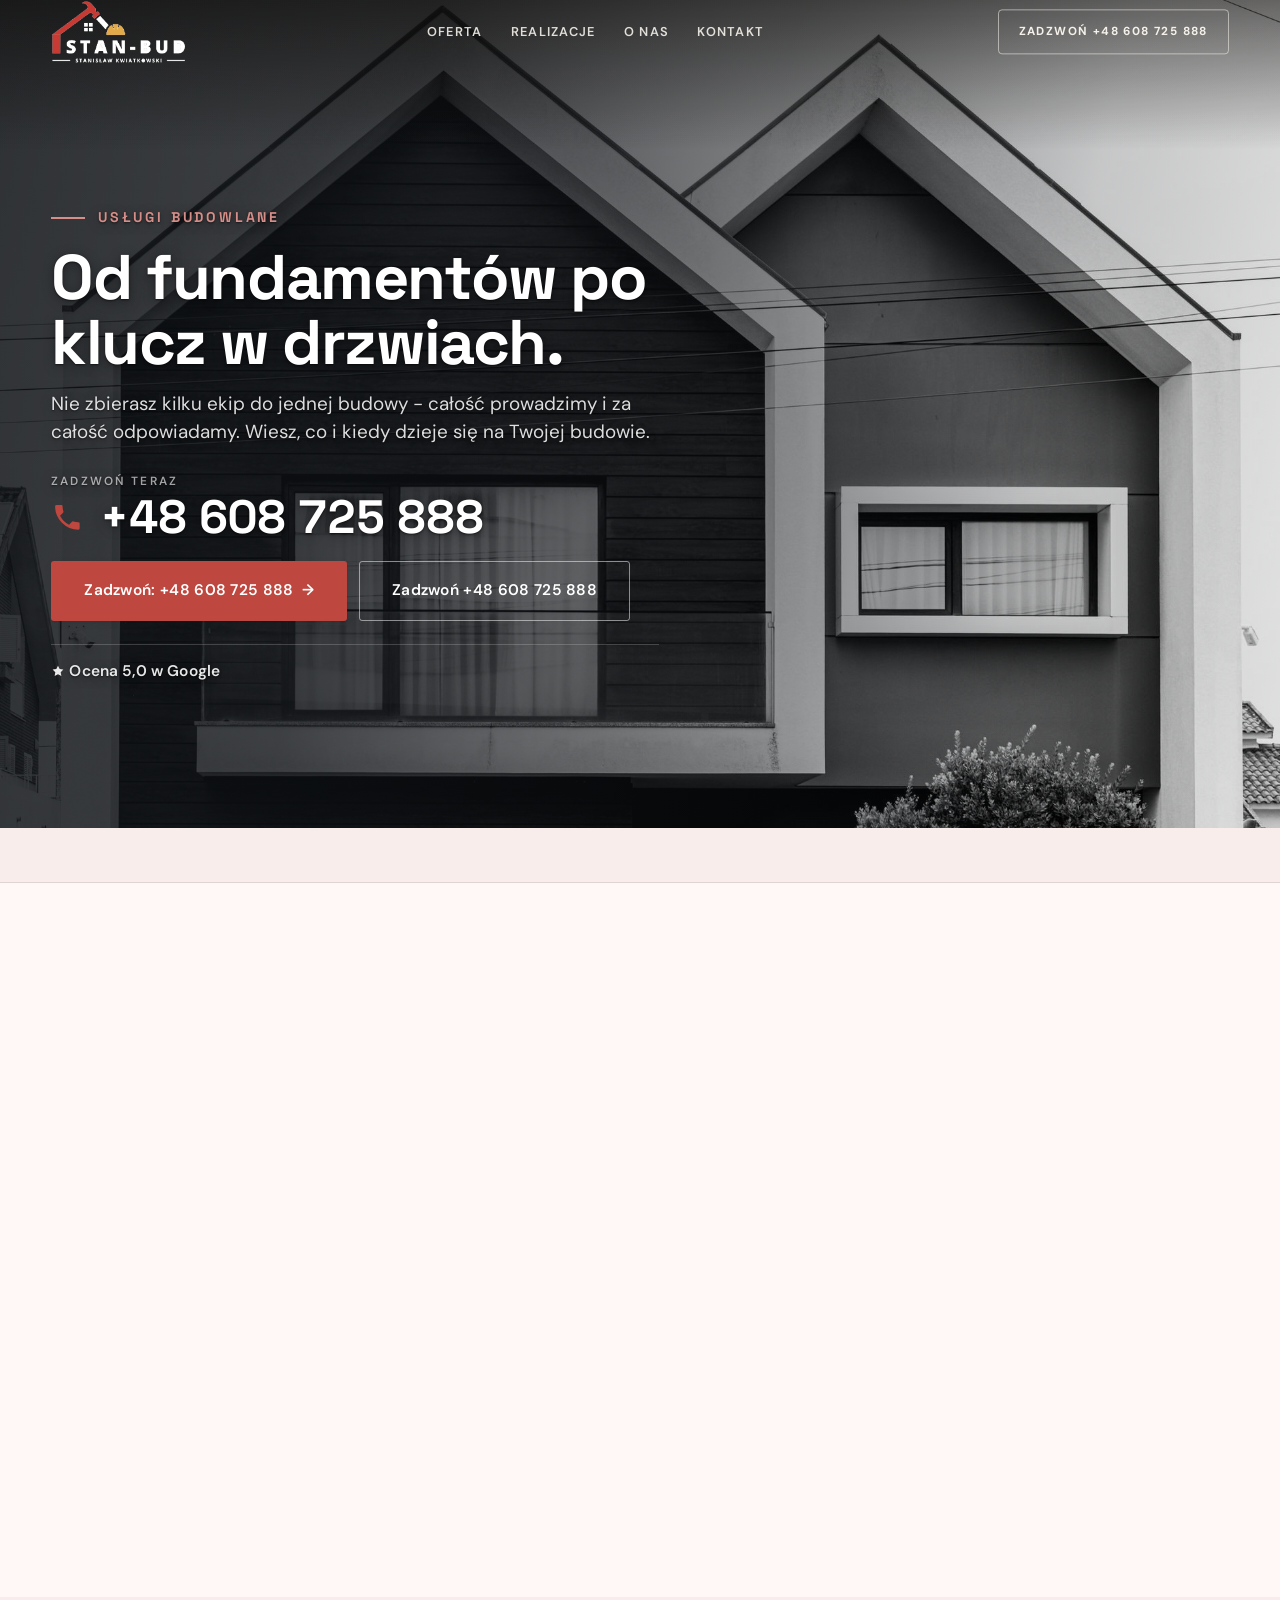
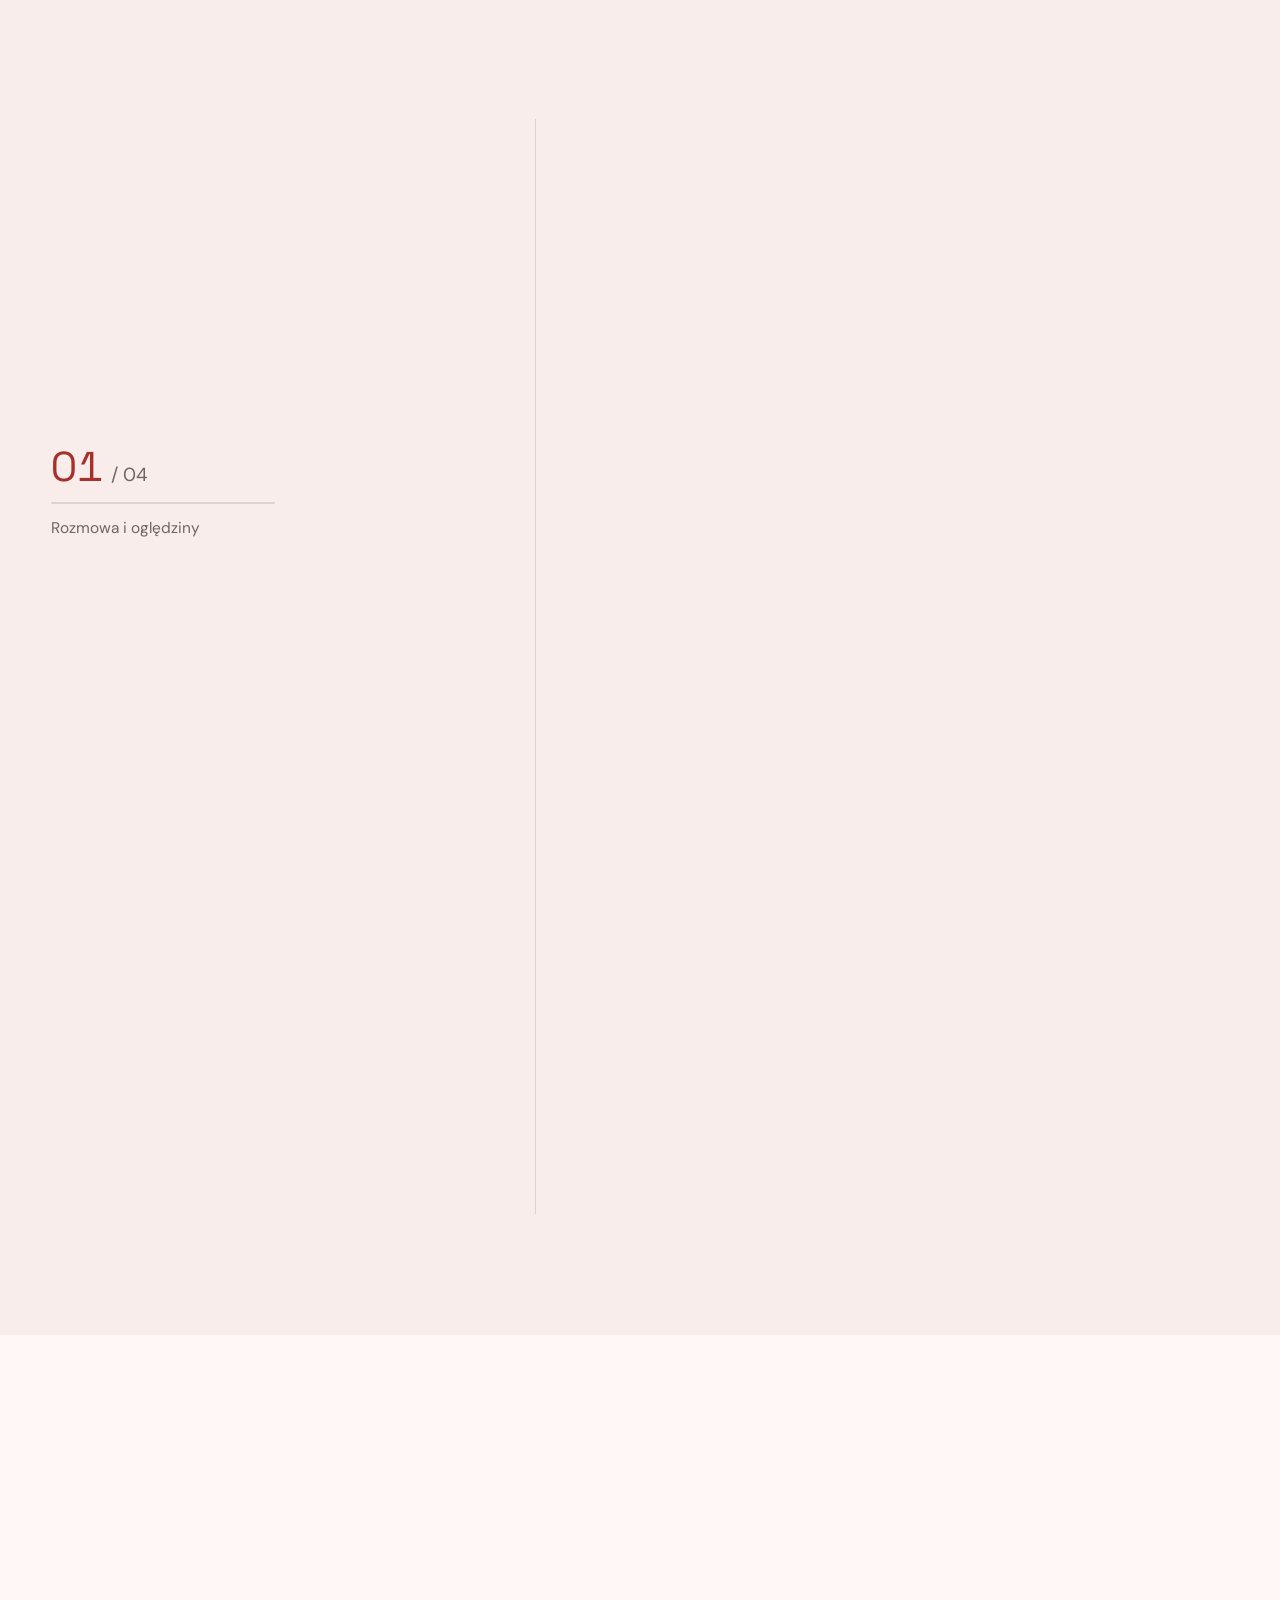
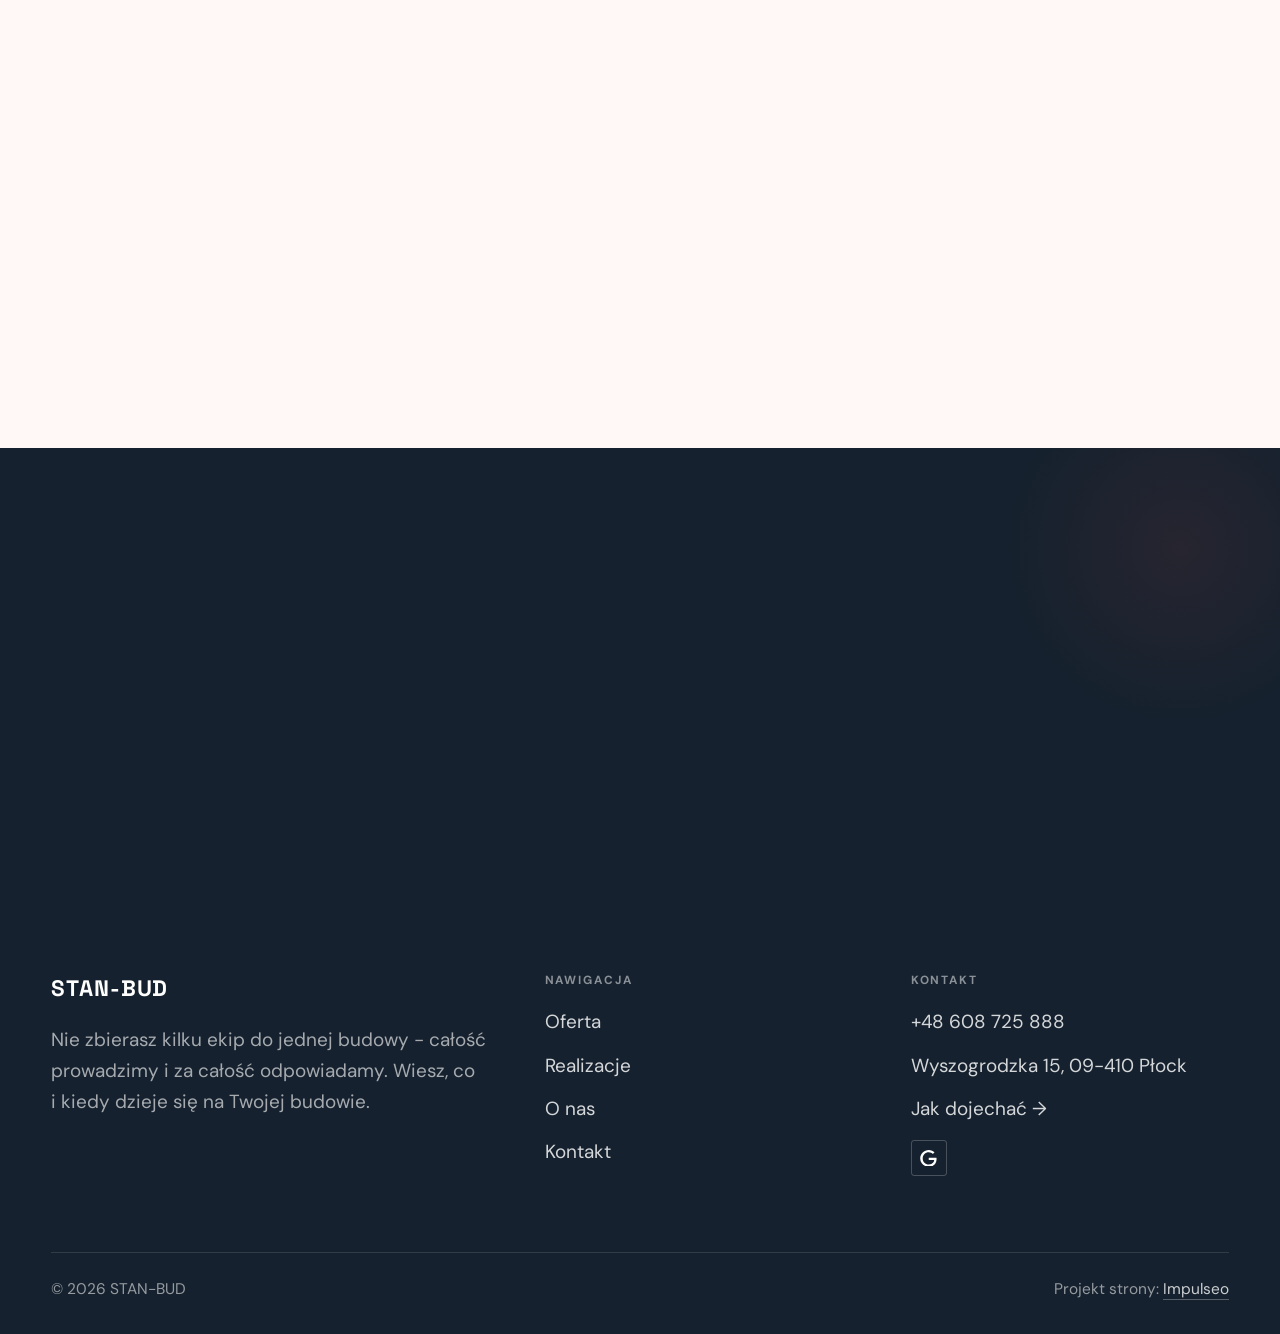
==== index.html @ 0bb6a694 "Strona demo: stan-bud" ====
<!DOCTYPE html>
<html lang="pl">
<head>
<meta charset="UTF-8">
<meta name="viewport" content="width=device-width, initial-scale=1.0">
<title>STAN-BUD - usługi budowlane</title>
<meta name="description" content="Firma budowlana w Płocku: budowa domów, stany surowe, remonty, wykończenia, elewacje. Kosztorys i termin na piśmie przed robotą. Zadzwoń: +48 608 725 888.">
<link rel="canonical" href="https://kris20032.github.io/stan-bud/">
<meta name="robots" content="noindex, nofollow">
<meta property="og:type" content="website">
<meta property="og:locale" content="pl_PL">
<meta property="og:site_name" content="STAN-BUD">
<meta property="og:title" content="STAN-BUD - usługi budowlane">
<meta property="og:description" content="Firma budowlana w Płocku: budowa domów, stany surowe, remonty, wykończenia, elewacje. Kosztorys i termin na piśmie przed robotą. Zadzwoń: +48 608 725 888.">
<meta property="og:url" content="https://kris20032.github.io/stan-bud/">
<meta property="og:image" content="https://kris20032.github.io/stan-bud/img/og.jpg">
<meta property="og:image:width" content="1200">
<meta property="og:image:height" content="630">
<meta name="twitter:card" content="summary_large_image">
<script type="application/ld+json">{"@context": "https://schema.org", "@type": "GeneralContractor", "name": "STAN-BUD", "url": "https://kris20032.github.io/stan-bud/", "telephone": "+48608725888", "image": "https://kris20032.github.io/stan-bud/img/og.jpg", "areaServed": "Płock", "sameAs": ["https://www.google.com/maps?cid=14558033095846120858"]}</script>
<link rel="preconnect" href="https://fonts.googleapis.com">
<link rel="preconnect" href="https://fonts.gstatic.com" crossorigin>
<link href="https://fonts.googleapis.com/css2?family=Space+Grotesk:wght@500;600;700&family=DM+Sans:opsz,wght@9..40,400;9..40,500;9..40,600&display=swap" rel="stylesheet">
<link rel="stylesheet" href="assets/styles.css?v=3029ddd0">
</head>
<body>

<header class="nav">
  <div class="wrap nav-inner">
    <a class="brand brand-has-logo" href="index.html"><img class="brand-logo brand-logo-dark" src="img/logo.png" alt="STAN-BUD" width="866" height="410" decoding="async"><img class="brand-logo brand-logo-light" src="img/logo-light.png" alt="STAN-BUD" width="866" height="410" decoding="async"></a>
    <nav class="nav-links">
      <a href="oferta.html">Oferta</a>
      <a href="realizacje.html">Realizacje</a>
      <a href="o-nas.html">O nas</a>
      <a href="kontakt.html">Kontakt</a>
      <a href="tel:+48608725888" class="btn btn-accent">Zadzwoń +48 608 725 888</a>
    </nav>
    <button class="nav-toggle" aria-label="Menu"><span></span><span></span><span></span></button>
  </div>
</header>

<main>
<section class="hero-fach">
  <img class="hf-photo" src="img/hero.jpg" fetchpriority="high" data-rotate="img/g14.jpg|img/g13.jpg" alt="STAN-BUD" width="1880" height="1253">
  <div class="hf-panel">
    <div class="hf-inner">
      <span class="hf-kicker">Usługi budowlane</span>
      <h1 class="hf-title">Od fundamentów po klucz w drzwiach. <em></em></h1>
      <p class="hf-lead">Nie zbierasz kilku ekip do jednej budowy - całość prowadzimy i za całość odpowiadamy. Wiesz, co i kiedy dzieje się na Twojej budowie.</p>
      <a class="hf-phone" href="tel:+48608725888"><span class="hf-phone-lab">Zadzwoń teraz</span><span class="hf-phone-num"><svg class="ico-tel" width="16" height="16" viewBox="0 0 24 24" fill="none" aria-hidden="true"><path d="M6.6 10.8a15.5 15.5 0 0 0 6.6 6.6l2.2-2.2a1 1 0 0 1 1-.24 11.4 11.4 0 0 0 3.6.58 1 1 0 0 1 1 1V20a1 1 0 0 1-1 1A17 17 0 0 1 3 4a1 1 0 0 1 1-1h3.5a1 1 0 0 1 1 1c0 1.25.2 2.46.58 3.6a1 1 0 0 1-.25 1l-2.23 2.2Z" fill="currentColor"/></svg> +48 608 725 888</span></a>
      <div class="hf-actions">
        <a href="kontakt.html" class="btn btn-accent">Zadzwoń: +48 608 725 888 <span class="arr">→</span></a>
        <a href="tel:+48608725888" class="btn btn-ghost hf-ghost">Zadzwoń +48 608 725 888</a>
      </div>
      <div class="hf-trust"><svg class="ico-star" width="14" height="14" viewBox="0 0 24 24" style="vertical-align:-2px" aria-hidden="true"><path d="M12 2.8l2.85 5.8 6.4.93-4.63 4.5 1.1 6.37L12 17.4l-5.72 3 1.1-6.37-4.63-4.5 6.4-.93L12 2.8Z" fill="currentColor"/></svg> Ocena 5,0 w Google</div>
    </div>
  </div>
</section>
<section class="fach-promise">
  <div class="wrap">
    <ul class="fp-row reveal"><li>Bezpłatna wycena</li><li>Dojazd: Płock i okolice</li><li>Gwarancja na robociznę</li></ul>
  </div>
</section>
<section class="gateways-band">
  <div class="wrap">
    <div class="gateways">
      <a href="oferta.html" class="gateway reveal"><img src="img/g1.jpg" alt="Budowa domów" loading="lazy" width="1600" height="1066" decoding="async"><span class="g-ttl">Budowa domów</span></a>
      <a href="oferta.html" class="gateway reveal"><img src="img/g2.jpg" alt="Stany surowe" loading="lazy" width="1600" height="1068" decoding="async"><span class="g-ttl">Stany surowe</span></a>
      <a href="oferta.html" class="gateway reveal"><img src="img/g3.jpg" alt="Remonty i modernizacje" loading="lazy" width="1600" height="1066" decoding="async"><span class="g-ttl">Remonty i modernizacje</span></a>
    </div>
  </div>
</section>
<section class="proces proces-os fachowcy">
  <div class="wrap proc-grid">
    <div class="proc-side">
      <div class="head reveal">
        <span class="eyebrow">Jak pracujemy</span>
        <h2>Wiesz, na czym stoisz - na każdym etapie</h2>
        <p>Od pierwszego telefonu do odbioru roboty - krok po kroku.</p>
      </div>
      <div class="proc-count" aria-hidden="true"><span class="pc-cur">01</span><span class="pc-all">/ 04</span></div>
      <div class="proc-bar" aria-hidden="true"><i></i></div>
      <p class="proc-now" aria-hidden="true">Rozmowa i oględziny</p>
    </div>
    <ol class="proces-line">
      <li class="reveal"><span class="pno">01</span><h3>Rozmowa i oględziny</h3><p>Telefon i krótka rozmowa o zakresie. Na oględziny przyjedziemy z miarką i notesem, nie z gotową umową do podpisu.</p></li>
      <li class="reveal"><span class="pno">02</span><h3>Kosztorys i umowa</h3><p>Cena i harmonogram idą do umowy, z datą startu i datą odbioru. Bez podpisanej umowy nie ruszamy.</p></li>
      <li class="reveal"><span class="pno">03</span><h3>Budowa etapami</h3><p>Robota idzie etapami z odbiorami - każdy zamykamy razem, zanim zaczniemy następny. Płacisz za to, co już stoi.</p></li>
      <li class="reveal"><span class="pno">04</span><h3>Odbiór i gwarancja</h3><p>Przechodzimy robotę razem, punkt po punkcie. Usterki z przeglądu poprawiamy przed rozliczeniem końcowym, nie po nim.</p></li>
    </ol>
  </div>
</section>
<section>
  <div class="wrap">
    <div class="head reveal">
      <span class="eyebrow">Realizacje</span>
      <h2>Zdjęcia z placu</h2>
      <p>Od wykopu po wykończenie. Ważne są też etapy, których po skończonej budowie nie widać - to one trzymają całość.</p>
    </div>
    <div class="gallery">
      <div class="tile t-two3 reveal"><img src="img/g4.jpg" alt="STAN-BUD" loading="lazy" width="1600" height="1066" decoding="async"></div>
      <div class="tile t-third reveal"><img src="img/g5.jpg" alt="STAN-BUD" loading="lazy" width="1600" height="1068" decoding="async"></div>
      <div class="tile t-third reveal"><img src="img/g6.jpg" alt="STAN-BUD" loading="lazy" width="1600" height="1066" decoding="async"></div>
      <div class="tile t-third reveal"><img src="img/g7.jpg" alt="STAN-BUD" loading="lazy" width="1600" height="1066" decoding="async"></div>
      <div class="tile t-third reveal"><img src="img/g8.jpg" alt="STAN-BUD" loading="lazy" width="1600" height="1066" decoding="async"></div>
    </div>
    <div style="margin-top:var(--space-7)" class="reveal"><a href="realizacje.html" class="btn btn-accent">Pełna galeria <span class="arr">→</span></a></div>
  </div>
</section>
<section class="fach-uslugi">
  <div class="wrap">
    <div class="head reveal">
      <span class="eyebrow">Oferta</span>
      <h2>Co robimy</h2>
      <p>Czym zajmujemy się na co dzień. Każdą pozycję wyceniamy po oględzinach.</p>
    </div>
    <ul class="fu-list">
      <li class="fu-row reveal"><div class="fu-name">Budowa domów</div><div class="fu-desc">Prowadzimy budowę od wykopu po stan deweloperski albo pod klucz. Pilnujemy zgodności z projektem, zamawiamy materiały z wyprzedzeniem i układamy harmonogram tak, żeby żadna ekipa nie czekała na poprzednią.</div><a class="fu-cta" href="kontakt.html">Wycena <span class="arr">→</span></a></li>
      <li class="fu-row reveal"><div class="fu-name">Stany surowe</div><div class="fu-desc">Murujemy z pustaka ceramicznego, silikatu albo betonu komórkowego - z tego, co przewiduje projekt, nie z tego, co akurat taniej.</div><a class="fu-cta" href="kontakt.html">Wycena <span class="arr">→</span></a></li>
      <li class="fu-row reveal"><div class="fu-name">Remonty i modernizacje</div><div class="fu-desc">Remont w mieszkaniu, w którym mieszkasz, to inna robota niż pusty plac.</div><a class="fu-cta" href="kontakt.html">Wycena <span class="arr">→</span></a></li>
      <li class="fu-row reveal"><div class="fu-name">Konstrukcje i pokrycia dachowe</div><div class="fu-desc">Więźba, łaty, pokrycie z dachówki albo blachy, obróbki i rynny - jedna ekipa od krokwi po kalenicę.</div><a class="fu-cta" href="kontakt.html">Wycena <span class="arr">→</span></a></li>
      <li class="fu-row reveal"><div class="fu-name">Instalacje elektryczne i hydrauliczne</div><div class="fu-desc">Prąd, woda, kanalizacja i ogrzewanie w nowym domu albo wymiana starych instalacji przy remoncie.</div><a class="fu-cta" href="kontakt.html">Wycena <span class="arr">→</span></a></li>
      <li class="fu-row reveal"><div class="fu-name">Prace murarskie i tynkarskie</div><div class="fu-desc">Ściany działowe, kominy, murowane ogrodzenia, tynki maszynowe i tradycyjne.</div><a class="fu-cta" href="kontakt.html">Wycena <span class="arr">→</span></a></li>
    </ul>
    <div style="margin-top:var(--space-7)" class="reveal"><a href="oferta.html" class="btn btn-ghost">Pełna oferta <span class="arr">→</span></a></div>
  </div>
</section>
<section class="stopklatka" aria-hidden="true">
  <div class="stk-bg" style="background-image:url(img/g9.jpg)"></div>
</section>
<section class="opinie">
  <div class="wrap">
    <div class="head center reveal">
      <span class="eyebrow">Opinie</span>
      <h2>Co mówią klienci</h2>
    </div>
    <p class="op-meta reveal"><span class="g-badge"><svg class="gb-ico" viewBox="0 0 24 24" width="18" height="18" aria-hidden="true"><path fill="#4285F4" d="M22.56 12.25c0-.78-.07-1.53-.2-2.25H12v4.26h5.92c-.26 1.37-1.04 2.53-2.21 3.31v2.77h3.57c2.08-1.92 3.28-4.74 3.28-8.09z"/><path fill="#34A853" d="M12 23c2.97 0 5.46-.98 7.28-2.66l-3.57-2.77c-.98.66-2.23 1.06-3.71 1.06-2.86 0-5.29-1.93-6.16-4.53H2.18v2.84C3.99 20.53 7.7 23 12 23z"/><path fill="#FBBC05" d="M5.84 14.09c-.22-.66-.35-1.36-.35-2.09s.13-1.43.35-2.09V7.07H2.18C1.43 8.55 1 10.22 1 12s.43 3.45 1.18 4.93l2.85-2.22.81-.62z"/><path fill="#EA4335" d="M12 5.38c1.62 0 3.06.56 4.21 1.64l3.15-3.15C17.45 2.09 14.97 1 12 1 7.7 1 3.99 3.47 2.18 7.07l3.66 2.84c.87-2.6 3.3-4.53 6.16-4.53z"/></svg><b class="gb-ocena">5,0</b><svg class="gb-stars" viewBox="0 0 90 18" width="74" height="14.8" aria-hidden="true"><g fill="currentColor" opacity=".26"><path transform="translate(0,0)" d="M9 1.6l2.2 4.46 4.92.72-3.56 3.47.84 4.9L9 12.74l-4.4 2.31.84-4.9L1.88 6.68l4.92-.72L9 1.6Z"/><path transform="translate(18,0)" d="M9 1.6l2.2 4.46 4.92.72-3.56 3.47.84 4.9L9 12.74l-4.4 2.31.84-4.9L1.88 6.68l4.92-.72L9 1.6Z"/><path transform="translate(36,0)" d="M9 1.6l2.2 4.46 4.92.72-3.56 3.47.84 4.9L9 12.74l-4.4 2.31.84-4.9L1.88 6.68l4.92-.72L9 1.6Z"/><path transform="translate(54,0)" d="M9 1.6l2.2 4.46 4.92.72-3.56 3.47.84 4.9L9 12.74l-4.4 2.31.84-4.9L1.88 6.68l4.92-.72L9 1.6Z"/><path transform="translate(72,0)" d="M9 1.6l2.2 4.46 4.92.72-3.56 3.47.84 4.9L9 12.74l-4.4 2.31.84-4.9L1.88 6.68l4.92-.72L9 1.6Z"/></g><clipPath id="gs1000"><rect x="0" y="0" width="90.0" height="18"/></clipPath><g fill="#FBBC04" clip-path="url(#gs1000)"><path transform="translate(0,0)" d="M9 1.6l2.2 4.46 4.92.72-3.56 3.47.84 4.9L9 12.74l-4.4 2.31.84-4.9L1.88 6.68l4.92-.72L9 1.6Z"/><path transform="translate(18,0)" d="M9 1.6l2.2 4.46 4.92.72-3.56 3.47.84 4.9L9 12.74l-4.4 2.31.84-4.9L1.88 6.68l4.92-.72L9 1.6Z"/><path transform="translate(36,0)" d="M9 1.6l2.2 4.46 4.92.72-3.56 3.47.84 4.9L9 12.74l-4.4 2.31.84-4.9L1.88 6.68l4.92-.72L9 1.6Z"/><path transform="translate(54,0)" d="M9 1.6l2.2 4.46 4.92.72-3.56 3.47.84 4.9L9 12.74l-4.4 2.31.84-4.9L1.88 6.68l4.92-.72L9 1.6Z"/><path transform="translate(72,0)" d="M9 1.6l2.2 4.46 4.92.72-3.56 3.47.84 4.9L9 12.74l-4.4 2.31.84-4.9L1.88 6.68l4.92-.72L9 1.6Z"/></g></svg><span class="gb-txt">w Google</span></span></p>
    <p class="op-meta reveal"><a class="op-google" href="https://www.google.com/maps?cid=14558033095846120858" target="_blank" rel="noopener"><svg class="op-g-ico" viewBox="0 0 24 24" width="17" height="17" aria-hidden="true"><path fill="#4285F4" d="M22.56 12.25c0-.78-.07-1.53-.2-2.25H12v4.26h5.92c-.26 1.37-1.04 2.53-2.21 3.31v2.77h3.57c2.08-1.92 3.28-4.74 3.28-8.09z"/><path fill="#34A853" d="M12 23c2.97 0 5.46-.98 7.28-2.66l-3.57-2.77c-.98.66-2.23 1.06-3.71 1.06-2.86 0-5.29-1.93-6.16-4.53H2.18v2.84C3.99 20.53 7.7 23 12 23z"/><path fill="#FBBC05" d="M5.84 14.09c-.22-.66-.35-1.36-.35-2.09s.13-1.43.35-2.09V7.07H2.18C1.43 8.55 1 10.22 1 12s.43 3.45 1.18 4.93l2.85-2.22.81-.62z"/><path fill="#EA4335" d="M12 5.38c1.62 0 3.06.56 4.21 1.64l3.15-3.15C17.45 2.09 14.97 1 12 1 7.7 1 3.99 3.47 2.18 7.07l3.66 2.84c.87-2.6 3.3-4.53 6.16-4.53z"/></svg><span>Zobacz opinie w Google</span><span class="arr">→</span></a></p>
    <div class="opinie-grid">
      <figure class="op-card reveal"><span class="op-star"><svg class="ico-star" width="14" height="14" viewBox="0 0 24 24" style="vertical-align:-2px" aria-hidden="true"><path d="M12 2.8l2.85 5.8 6.4.93-4.63 4.5 1.1 6.37L12 17.4l-5.72 3 1.1-6.37-4.63-4.5 6.4-.93L12 2.8Z" fill="currentColor"/></svg><svg class="ico-star" width="14" height="14" viewBox="0 0 24 24" style="vertical-align:-2px" aria-hidden="true"><path d="M12 2.8l2.85 5.8 6.4.93-4.63 4.5 1.1 6.37L12 17.4l-5.72 3 1.1-6.37-4.63-4.5 6.4-.93L12 2.8Z" fill="currentColor"/></svg><svg class="ico-star" width="14" height="14" viewBox="0 0 24 24" style="vertical-align:-2px" aria-hidden="true"><path d="M12 2.8l2.85 5.8 6.4.93-4.63 4.5 1.1 6.37L12 17.4l-5.72 3 1.1-6.37-4.63-4.5 6.4-.93L12 2.8Z" fill="currentColor"/></svg><svg class="ico-star" width="14" height="14" viewBox="0 0 24 24" style="vertical-align:-2px" aria-hidden="true"><path d="M12 2.8l2.85 5.8 6.4.93-4.63 4.5 1.1 6.37L12 17.4l-5.72 3 1.1-6.37-4.63-4.5 6.4-.93L12 2.8Z" fill="currentColor"/></svg><svg class="ico-star" width="14" height="14" viewBox="0 0 24 24" style="vertical-align:-2px" aria-hidden="true"><path d="M12 2.8l2.85 5.8 6.4.93-4.63 4.5 1.1 6.37L12 17.4l-5.72 3 1.1-6.37-4.63-4.5 6.4-.93L12 2.8Z" fill="currentColor"/></svg></span><blockquote>Polecam z czystym sumieniem! Wszystko wykonane jest tak jak być powinno</blockquote><span class="op-autor">Nikola Woja</span></figure>
    </div>
  </div>
</section>
<section class="obszar">
  <div class="wrap">
    <div class="head center reveal">
      <span class="eyebrow">Obszar działania</span>
      <h2>Dojeżdżamy do Ciebie</h2>
    </div>
    <p class="obszar-txt reveal" style="text-align:center;max-width:60ch;margin:0 auto 1.4rem">Nie wiesz, czy dojedziemy na Twoją budowę? Zadzwoń i podaj adres. Jak nie dojeżdżamy, powiemy wprost i nie zajmiemy Ci dnia.</p>
    <ul class="obszar-list reveal"><li class="is-home">Płock</li><li>+ okolice</li></ul>
    <div class="obszar-mapa reveal" style="margin-top:var(--space-7)">
      <iframe title="Obszar działania - Płock i okolice" src="https://maps.google.com/maps?q=52.5395094%2C19.7130415&amp;z=11&amp;output=embed" loading="lazy" referrerpolicy="no-referrer-when-downgrade" style="width:100%;height:clamp(280px,38vh,420px);border:0;display:block;border-radius:var(--r-md)"></iframe>
    </div>
  </div>
</section>
<section class="faq-klinika">
  <div class="wrap">
    <div class="head center reveal">
      <span class="eyebrow">Częste pytania</span>
      <h2>Dobrze wiedzieć</h2>
    </div>
    <div class="faq-list">
      <details class="faq-item reveal"><summary>Ile to będzie kosztowało?</summary><p>Zależy od zakresu i materiałów - dlatego najpierw jedziemy obejrzeć i zmierzyć, a dopiero potem liczymy. Dostajesz kosztorys rozpisany na pozycje, nie jedną kwotę z sufitu.</p></details>
      <details class="faq-item reveal"><summary>Czy wycena jest płatna?</summary><p>Za obejrzenie placu i policzenie nie bierzemy pieniędzy. Płacisz za robotę, nie za kosztorys.</p></details>
      <details class="faq-item reveal"><summary>Kiedy możecie zacząć?</summary><p>Mniejsze roboty wchodzą między etapami większych budów - czasem szybciej, niż się spodziewasz. Start budowy domu ustawiamy pod sezon i pogodę.</p></details>
      <details class="faq-item reveal"><summary>Czy dostanę umowę i fakturę?</summary><p>Tak, jedno i drugie. Umowa opisuje zakres, cenę, terminy i gwarancję, a fakturę dostajesz za każdy rozliczony etap.</p></details>
      <details class="faq-item reveal"><summary>Kto załatwia materiały?</summary><p>Jak wolisz. Możemy wziąć materiały na siebie, z fakturami do wglądu, albo pracować na tym, co kupisz - wtedy dostajesz od nas dokładną listę z ilościami.</p></details>
      <details class="faq-item reveal"><summary>Co, jeśli po robocie coś się odezwie?</summary><p>Pęknięcie na ścianie czy rysa przy oknie po roku to sprawa do naprawy, nie do dyskusji. Nasza robota - nasza poprawka, bez kombinowania.</p></details>
    </div>
  </div>
</section>
<section class="cta">
  <div class="wrap">
    <div class="reveal">
      <span class="eyebrow">Współpraca</span>
      <h2>Potrzebujesz fachowca? Wycenimy za darmo.</h2>
      <p>Napisz, co jest do zrobienia - obejrzymy na miejscu i wycenimy. Bez zobowiązań.</p>
    </div>
    <div class="cta-actions reveal">
      <a href="kontakt.html" class="btn btn-light">Zadzwoń: +48 608 725 888 <span class="arr">→</span></a>
      <a href="tel:+48608725888" class="btn btn-ghost btn-ghost-cta">+48 608 725 888</a>
    </div>
  </div>
</section>
</main>

<footer>
  <div class="wrap">
    <div class="foot-grid">
      <div class="foot-brand">
        <div class="name">STAN-BUD</div>
        <p>Nie zbierasz kilku ekip do jednej budowy - całość prowadzimy i za całość odpowiadamy. Wiesz, co i kiedy dzieje się na Twojej budowie.</p>
      </div>
      <div class="foot-col">
        <h4>Nawigacja</h4>
        <a href="oferta.html">Oferta</a>
        <a href="realizacje.html">Realizacje</a>
        <a href="o-nas.html">O nas</a>
        <a href="kontakt.html">Kontakt</a>
      </div>
      <div class="foot-col">
        <h4>Kontakt</h4>
        <a href="tel:+48608725888">+48 608 725 888</a>
        <p>Wyszogrodzka 15, 09-410 Płock</p>
        <a href="https://www.google.com/maps?cid=14558033095846120858" target="_blank" rel="noopener">Jak dojechać →</a>
      <div class="foot-soc">
        <a class="soc" href="https://www.google.com/maps?cid=14558033095846120858" target="_blank" rel="noopener" aria-label="Google - STAN-BUD"><svg viewBox="0 0 24 24" aria-hidden="true" focusable="false"><path d="M12.48 10.92v3.28h7.84c-.24 1.84-.853 3.187-1.787 4.133-1.147 1.147-2.933 2.4-6.053 2.4-4.827 0-8.6-3.893-8.6-8.72s3.773-8.72 8.6-8.72c2.6 0 4.507 1.027 5.907 2.347l2.307-2.307C18.747 1.44 16.133 0 12.48 0 5.867 0 .307 5.387.307 12s5.56 12 12.173 12c3.573 0 6.267-1.173 8.373-3.36 2.16-2.16 2.84-5.213 2.84-7.667 0-.76-.053-1.467-.173-2.053H12.48z" fill="currentColor"/></svg></a>
      </div>
      </div>
    </div>
    <div class="foot-bot">
      <span>© 2026 STAN-BUD</span>
      <span>Projekt strony: <a class="foot-credit" href="https://impulseo.pl" target="_blank" rel="noopener">Impulseo</a></span>
    </div>
  </div>
</footer>
<div class="sticky-call"><a class="sc-call" href="tel:+48608725888"><svg class="ico-tel" width="16" height="16" viewBox="0 0 24 24" fill="none" aria-hidden="true"><path d="M6.6 10.8a15.5 15.5 0 0 0 6.6 6.6l2.2-2.2a1 1 0 0 1 1-.24 11.4 11.4 0 0 0 3.6.58 1 1 0 0 1 1 1V20a1 1 0 0 1-1 1A17 17 0 0 1 3 4a1 1 0 0 1 1-1h3.5a1 1 0 0 1 1 1c0 1.25.2 2.46.58 3.6a1 1 0 0 1-.25 1l-2.23 2.2Z" fill="currentColor"/></svg> Zadzwoń</a><a class="sc-quote" href="kontakt.html">Zadzwoń: +48 608 725 888</a></div>
<div class="demo-wazne" data-do="2026-09-23" data-cykl="3" hidden><svg class="dw-ico" width="13" height="13" viewBox="0 0 24 24" fill="none" aria-hidden="true"><circle cx="12" cy="12" r="8.6" stroke="currentColor" stroke-width="1.8"/><path d="M12 7.2V12l3.3 2" stroke="currentColor" stroke-width="1.8" stroke-linecap="round"/></svg><span class="dw-txt"></span></div>

<script src="assets/main.js"></script>
</body>
</html>
---- assets/styles.css ----
/* ============================================================
   STOLBASZ — premium, architektoniczny B2B fit-out
   Jasna paleta, zero brązu. System wg premium-web-craft.
   Projekt strony: Impulseo (impulseo.pl)
   ============================================================ */

:root{
  /* PALETA — jasna, architektoniczna, chłodna */
  --paper:#F4F6F8;          /* główne tło */
  --paper-2:#E7EBEF;        /* sekcje alternatywne (chłodny jasny szary) */
  --paper-3:#E7EBEF;        /* delikatne wypełnienia */
  --ink:#15212E;            /* tekst główny — chłodny grafit */
  --ink-soft:#243443;       /* nagłówki drugorzędne */
  --muted:#6B7785;          /* tekst poboczny */
  --line:rgba(21,33,46,.12);/* hairline */
  --accent:#E8A317;         /* stonowany petrol-slate — jedyny akcent */
  --accent-d:#C9870C;
  --accent-soft:rgba(232,163,23,.10);
  --dark:#15212E;           /* sekcje ciemne (stopka/CTA) */

  /* HOVER ZDJĘĆ — JEDEN standard dla całego silnika (decyzja K. 04.08.2026, artefakt z wariantami).
     AKTUALNE (K.+Szymon 09.08.2026, wybór z artefaktu 6 wariantów): zoom 1.05 przy 1.4s -
     przy tak długim czasie mocniejszy kadr NIE skacze, tylko „oddycha". Poprzedni standard
     (1.02 / .55s z 04.08) odbierany jako dynamiczny i szybki.
     Spoczynek lekko przygaszony, ale TYLKO tam, gdzie jest mysz (@media hover:hover) —
     na telefonie zdjęcia zostają w pełnej jasności. */
  --img-zoom:1.05;                   /* K.+Szymon 09.08: wariant F z artefaktu porównawczego */
  --img-rest:brightness(.95) saturate(.99);
  --img-hot:brightness(1.06) saturate(1.05);
  --img-dur:1.4s;                    /* K.+Szymon 09.08 (wariant F): powoli = elegancko */
  --img-ease:cubic-bezier(.16,.84,.44,1);  /* miękki ogon, efekt „oddychania" */

  /* ODSTĘPY — skala 4/8 */
  --space-1:4px; --space-2:8px; --space-3:12px; --space-4:16px; --space-5:24px;
  --space-6:32px; --space-7:48px; --space-8:64px; --space-9:96px; --space-10:128px;

  /* TYPOGRAFIA — fluid clamp() (skala podbita 16.07.2026: większe, czytelniejsze litery — uwaga Adama) */
  --text-sm:clamp(.9rem,.87rem + .12vw,1rem);
  --text-base:clamp(1.08rem,1.04rem + .18vw,1.2rem);
  --text-lg:clamp(1.24rem,1.15rem + .34vw,1.44rem);
  --text-h3:clamp(1.34rem,1.22rem + .55vw,1.66rem);
  --text-h2:clamp(2.1rem,1.66rem + 2.1vw,3.1rem);
  --text-h1:clamp(2.9rem,2.1rem + 4vw,5.1rem);

  /* PROMIENIE — architektoniczne, raczej ostre */
  --r-sm:3px; --r-md:6px; --r-lg:10px;

  /* RUCH */
  --ease:cubic-bezier(.25,.46,.45,.94); --dur:.24s;

  /* CIENIE — miękkie, warstwowe */
  --sh-sm:0 1px 2px rgba(16,24,32,.04), 0 2px 8px rgba(16,24,32,.05);
  --sh-md:0 2px 6px rgba(16,24,32,.05), 0 12px 28px -8px rgba(16,24,32,.12);
  --sh-lg:0 6px 14px rgba(16,24,32,.07), 0 26px 56px -18px rgba(16,24,32,.22);

  --hairline:1px solid var(--line);

  --font-display:'Space Grotesk','Inter',sans-serif;
  --font-body:'DM Sans','Inter',sans-serif;
}

*{box-sizing:border-box;margin:0;padding:0}
html{scroll-behavior:smooth}
body{
  font-family:var(--font-body);
  font-size:var(--text-base);
  line-height:1.65;
  color:var(--ink);
  background:var(--paper);
  -webkit-font-smoothing:antialiased;
  text-rendering:optimizeLegibility;
}
img{max-width:100%;height:auto;display:block}  /* height:auto = width/height z atrybutów trzyma proporcje (TOP#12) */
a{color:inherit;text-decoration:none}

.wrap{width:min(92%,1180px);margin-inline:auto}
section{padding-block:clamp(52px,6.5vw,96px)}

h1,h2,h3{font-family:var(--font-display);font-weight:700;line-height:1.08;letter-spacing:-.02em;color:var(--ink)}
h1{font-size:var(--text-h1);letter-spacing:-.035em}
h2{font-size:var(--text-h2);letter-spacing:-.025em}
h3{font-size:var(--text-h3)}
/* MIARA — długość wiersza. WCAG 2.2 SC 1.4.8: max 80 znaków; Butterick: 45–90.
   68ch daje realnie 72–78 znaków polskiego tekstu, czyli z zapasem pod granicą.
   Wcześniej limit miał TYLKO <p> — <li>, <blockquote> i <dd> nie miały żadnego,
   i to jedyny powód, dla którego 23 bloki na dwóch oddanych stronach jadą po
   83–106 znaków w wierszu (pomiar 07.08.2026, bramka `miara`).
   ⚠️ Listy i definicje ograniczamy TYLKO bez klasy: `ul`/`ol` z klasą to u nas
   układ (siatki kafli, menu), a nie tekst ciągły — tam miarę wyznacza układ. */
/* 60ch, nie 68ch (K. 10.08): po zmianie fontów na węższe kroje (DM Sans i spółka)
   w 68ch mieściło się ~90 znaków - bramka pikselowa słusznie zgłaszała przekroczenie
   granicy 80. Pomiar na żywej przeglądarce: 60ch = 90 znaków, 53ch = ~78 znaków, czyli normę WCAG 1.4.8. */
:root{ --miara:53ch }
p{max-width:min(100%,var(--miara))}
blockquote,
ul:not([class])>li, ol:not([class])>li,
dl:not([class])>dd{max-width:min(100%,var(--miara))}

/* ⚠️ Świadomie BEZ wyjątku `.tile p,.card p,.svc p{max-width:none}`, choć nasuwa się sam:
   te akapity BYŁY już ograniczone (stare `p{max-width:65ch}`), więc „wyjątek" nie odblokowałby
   niczego nowego — tylko ROZLUŹNIŁ stan sprzed zmiany na wszystkich demach naraz.
   `figcaption` żadna z reguł wyżej nie dotyczy, więc też nie potrzebuje zwolnienia. */

/* ŁAMANIE. `balance` wyrównuje długości wierszy w nagłówku, `pretty` pilnuje ostatniego
   wiersza akapitu, żeby nie został w nim jeden wyraz. Obsługiwane od Chrome 117 /
   Safari 17.5; starsze przeglądarki po prostu ignorują tę własność.
   `text-wrap:pretty` nie występowało dotąd ANI RAZ w silniku ani w repo klientów. */
h1,h2,h3,.lead,.lede{text-wrap:balance}
p,li,blockquote,dd{text-wrap:pretty}

.eyebrow{
  font-family:var(--font-body);
  font-size:var(--text-sm);
  font-weight:600;
  letter-spacing:.18em;
  text-transform:uppercase;
  color:var(--accent);
  display:inline-flex;align-items:center;gap:var(--space-3);
}
/* flex:none + margin-top = kreska trzyma się PIERWSZEJ linii. Wcześniej align-items:center
   centrowało ją względem całego bloku i przy zawinięciu (długi kicker typu
   „…WNĘTRZ · LESZNO · OD 2019") druga linia lądowała z brzydkim wcięciem. */
.eyebrow{align-items:flex-start}
.eyebrow>*,.eyebrow{text-wrap:balance}   /* dlugi kicker lamal sie na sierote typu samo „2019" w drugiej linii */
.eyebrow::before{content:"";width:28px;height:1px;background:var(--accent);display:inline-block;flex:none;margin-top:.62em}

.muted{color:var(--muted)}
.lead{font-size:var(--text-lg);line-height:1.55;color:var(--ink-soft);max-width:50ch}

/* ---------- BUTTONS ---------- */
.btn{
  display:inline-flex;align-items:center;gap:var(--space-2);
  font-weight:600;font-size:var(--text-sm);letter-spacing:.02em;
  padding:var(--space-4) var(--space-6);
  border-radius:var(--r-sm);
  transition:transform var(--dur) var(--ease),box-shadow var(--dur) var(--ease),background var(--dur) var(--ease);
  cursor:pointer;border:1px solid transparent;
}
.btn-accent{background:var(--accent);color:#fff;box-shadow:var(--sh-sm)}
.btn-accent:hover{background:var(--accent-d);transform:translateY(-2px);box-shadow:var(--sh-md)}
.btn-accent:active{transform:translateY(0);box-shadow:var(--sh-sm)}
.btn-ghost{background:transparent;color:var(--ink);border-color:var(--line)}
.btn-ghost:hover{border-color:var(--accent);color:var(--accent);transform:translateY(-2px)}
.btn-light{background:#fff;color:var(--ink);box-shadow:var(--sh-sm)}
.btn-light:hover{transform:translateY(-2px);box-shadow:var(--sh-md)}
.btn .arr{transition:transform var(--dur) var(--ease)}
.btn:hover .arr{transform:translateX(4px)}

/* ---------- NAV ---------- */
.nav{
  position:sticky;top:0;z-index:50;
  background:color-mix(in srgb,var(--paper) 88%,transparent);
  backdrop-filter:saturate(140%) blur(10px);
  border-bottom:var(--hairline);
}
.nav-inner{display:flex;align-items:center;justify-content:space-between;gap:var(--space-5);height:72px}
/* ANTY-NACHODZENIE (K. 05.08.2026): długa nazwa firmy + przycisk z pełnym numerem nie mieściły się w pasku
   i flex ściskał linki PONIŻEJ ich treści - "Kontakt" wchodził na ramkę "Zadzwoń +48 ...". Teraz ustępuje
   nazwa marki (skrót wielokropkiem), a menu i przycisk nigdy się nie kurczą ani nie zachodzą na siebie. */
.brand{display:flex;flex-direction:column;line-height:1;min-width:0;flex:0 1 auto}
.brand .name{font-family:var(--font-display);font-weight:800;font-size:1.35rem;letter-spacing:.04em;white-space:nowrap;overflow:hidden;text-overflow:ellipsis}
.brand .sub{font-size:.62rem;letter-spacing:.34em;text-transform:uppercase;color:var(--muted);margin-top:5px;white-space:nowrap;overflow:hidden;text-overflow:ellipsis}
.nav-links{display:flex;align-items:center;gap:var(--space-6);flex:0 0 auto}
.nav-links a{font-size:var(--text-sm);font-weight:500;color:var(--ink-soft);position:relative;padding-block:4px;white-space:nowrap;transition:color var(--dur) var(--ease)}
.nav-links a::after{content:"";position:absolute;left:0;bottom:0;width:0;height:1.5px;background:var(--accent);transition:width var(--dur) var(--ease)}
.nav-links a:hover,.nav-links a.active{color:var(--ink)}
.nav-links a:hover::after,.nav-links a.active::after{width:100%}
.nav-links .btn{padding:var(--space-2) var(--space-5)}
/* przyciski w nav: właściwy kolor (przebij .nav-links a) + bez podkreślenia */
.nav-links a.btn-accent{color:#fff}
.nav-links a.btn-ghost,.nav-links a.btn-light{color:var(--ink)}
/* CTA w pasku: NIE podkreślenie spod linków menu, ale ten sam przelatujący błysk,
   co na wszystkich innych przyciskach (zgłoszenie K. 13.08.2026 - „na hero jest efekt
   światła przechodzącego przez przycisk, na navbarze go nie ma, a mają być identyczne").
   Reguła `.nav-links a::after` jest silniejsza od `.btn::after`, więc trzeba jej
   geometrię wyzerować i wpisać połysk z nazwy - samo `display:none` gasiło efekt. */
.nav-links a.btn::after{
  display:block;content:"";position:absolute;inset:0;z-index:-1;pointer-events:none;
  width:auto;height:auto;border-radius:inherit;   /* kasuje geometrię podkreślenia (width:0;height:1.5px) */
  background:linear-gradient(100deg,transparent 32%,rgba(255,255,255,.20) 50%,transparent 68%);
  translate:-120% 0}
@media (prefers-reduced-motion:no-preference){
  .nav-links a.btn:hover::after{translate:120% 0;transition:translate .75s var(--mt-ease,cubic-bezier(.16,.84,.44,1))}
}
.nav-toggle{display:none;background:none;border:none;cursor:pointer;flex-direction:column;gap:5px;padding:8px}
.nav-toggle span{width:24px;height:2px;background:var(--ink);transition:var(--dur)}
/* Ciasny zakres MIĘDZY menu mobilnym a pełnym pulpitem: zbijamy odstępy i nazwę marki,
   żeby wszystko zmieściło się naturalnie, zanim w ogóle dojdzie do skracania wielokropkiem. */
@media(max-width:1280px) and (min-width:921px){
  .nav-links{gap:var(--space-4)}
  .nav-links .btn{padding:var(--space-2) var(--space-4)}
  .brand .name{font-size:1.15rem}
}

/* ---------- HERO (split) ---------- */
.hero{position:relative;overflow:hidden;border-bottom:var(--hairline)}
.hero-grid{display:grid;grid-template-columns:1.05fr .95fr;gap:clamp(24px,4vw,60px);align-items:center;
  padding-block:clamp(36px,4.5vw,64px)}
.hero-copy .eyebrow{margin-bottom:var(--space-5)}
.hero-copy h1{margin-bottom:var(--space-5)}
.hero-copy .lead{margin-bottom:var(--space-7)}
.hero-actions{display:flex;flex-wrap:wrap;gap:var(--space-4)}
.hero-art{position:relative;aspect-ratio:4/3;border-radius:var(--r-lg);overflow:hidden;box-shadow:var(--sh-lg)}
.hero-art img{width:100%;height:100%;object-fit:cover}
.hero-art::after{content:"";position:absolute;inset:0;background:linear-gradient(180deg,transparent 55%,rgba(18,24,28,.28))}
.hero-badge{position:absolute;left:var(--space-5);bottom:var(--space-5);z-index:2;
  background:rgba(252,252,251,.94);backdrop-filter:blur(4px);
  border-radius:var(--r-md);padding:var(--space-4) var(--space-5);box-shadow:var(--sh-md);max-width:78%}
.hero-badge strong{display:block;font-family:var(--font-display);font-size:1rem;letter-spacing:-.01em}
.hero-badge span{font-size:var(--text-sm);color:var(--muted)}

/* ---------- HERO duży / kinowy (strona główna) ---------- */
.hero-cine{position:relative;min-height:clamp(560px,82vh,840px);min-height:clamp(560px,82svh,840px);display:flex;align-items:center;overflow:hidden;border-bottom:var(--hairline)}
.hero-cine>img{position:absolute;inset:0;width:100%;height:100%;object-fit:cover;z-index:0}
.hero-cine::after{content:"";position:absolute;inset:0;z-index:1;
  background:linear-gradient(95deg,rgba(13,18,23,.86) 0%,rgba(13,18,23,.64) 32%,rgba(13,18,23,.24) 62%,rgba(13,18,23,.04) 100%)}
.hero-cine .wrap{position:relative;z-index:2;padding-block:var(--space-8)}
.hero-cine .hero-copy{max-width:660px}
.hero-cine .eyebrow{color:#fff;margin-bottom:var(--space-5)}
.hero-cine .eyebrow::before{background:#fff}
.hero-cine h1{color:#fff;margin-bottom:var(--space-5);font-size:clamp(2.9rem,2rem + 4.4vw,5.2rem);text-wrap:balance}
.hero-cine .lead{color:rgba(255,255,255,.92);max-width:48ch;margin-bottom:var(--space-7)}
.hero-cine .hero-actions{display:flex;flex-wrap:wrap;gap:var(--space-4)}
/* NISKIE OKNO (laptop z dokiem i paskami przeglądarki ma ~700-780 px wysokości widoku):
   H1 do 5.2rem + długi lead nie mieściły się i przyciski wypadały POD krawędź ekranu -
   klient widział stronę bez ani jednego CTA. Skalujemy w dół, zamiast przycinać treść. */
@media(min-width:821px) and (max-height:820px){
  .hero-cine{min-height:clamp(520px,94svh,780px)}
  .hero-cine .wrap{padding-block:var(--space-6)}
  .hero-cine h1{font-size:clamp(2.2rem,1.5rem + 2.6vw,3.6rem);margin-bottom:var(--space-4)}
  .hero-cine .eyebrow{margin-bottom:var(--space-4)}
  .hero-cine .lead{margin-bottom:var(--space-5);max-width:44ch}
}
@media(max-width:680px){
  .hero-cine{min-height:clamp(520px,76vh,640px);min-height:clamp(520px,76svh,640px);align-items:flex-end}
  .hero-cine::after{background:linear-gradient(0deg,rgba(13,18,23,.9) 6%,rgba(13,18,23,.45) 55%,rgba(13,18,23,.25) 100%)}
  .hero-cine .wrap{padding-bottom:var(--space-9)}
  /* TELEFON (~90% oglądających): lead potrafił zająć 8 linii i zepchnąć CTA poza pierwszy ekran.
     Zwężamy interlinię i skalę - treści nie ucinamy, bo to ona sprzedaje. */
  .hero-cine .lead{font-size:.98rem;line-height:1.5;margin-bottom:var(--space-5)}
  .hero-cine .eyebrow{font-size:.72rem;letter-spacing:.13em;margin-bottom:var(--space-4)}
  .hero-cine .eyebrow::before{width:20px}
  .hero-cine h1{margin-bottom:var(--space-4)}
}

/* full-bleed hero variant (podstrony) */
.pagehead{position:relative;min-height:46vh;min-height:46svh;display:flex;align-items:flex-end;overflow:hidden;border-bottom:var(--hairline)}
.pagehead img{position:absolute;inset:0;width:100%;height:100%;object-fit:cover}
/* 10.08.2026 (decyzja K.): mocniejsze przyciemnienie + cień pod tekstem. Bramka mierzyła na
   nagłówkach podstron 3,38-3,43:1 przy wymaganych 4,5 — jasne zdjęcie (hala, śnieg, niebo)
   podchodziło pod biały tekst. Zdjęcia klientów są różne, więc kontrast musi dawać WARSTWA,
   a nie szczęśliwy dobór kadru. */
.pagehead::after{content:"";position:absolute;inset:0;background:linear-gradient(180deg,rgba(18,24,28,.40),rgba(18,24,28,.76))}
.pagehead .wrap{position:relative;z-index:2;padding-block:var(--space-9);color:#fff}
.pagehead h1{color:#fff;max-width:18ch;text-shadow:0 2px 16px rgba(0,0,0,.55)}
.pagehead .eyebrow{color:#fff}
.pagehead .eyebrow::before{background:#fff}
.pagehead p{color:rgba(255,255,255,.92);margin-top:var(--space-4);max-width:54ch;text-shadow:0 1px 12px rgba(0,0,0,.5)}

/* ---------- STRIP (pasek skrótów / liczby) ---------- */
.strip{background:var(--dark);color:#fff}
/* PASEK HASEŁ — standard 04.08.2026 (decyzja K.): 5 haseł w JEDNYM rzędzie, tekst WYŚRODKOWANY,
   węższe marginesy boczne niż reszta strony (pasek ma iść szerzej), równe wysokości kolumn. */
.strip .wrap{width:min(96%,1440px);display:grid;grid-template-columns:repeat(5,1fr);
  gap:var(--space-5);padding-block:var(--space-7);align-items:stretch}
.strip .item .k{font-family:var(--font-display);font-size:clamp(1.05rem,.82rem + .85vw,1.55rem);
  font-weight:800;letter-spacing:-.02em;color:#fff;line-height:1.18;text-wrap:balance}
.strip .item .v{font-size:var(--text-sm);color:rgba(255,255,255,.66);margin-top:var(--space-2);line-height:1.4}
.strip .item{border-left:2px solid var(--accent);padding-inline:var(--space-4);
  text-align:center;display:flex;flex-direction:column;justify-content:center}
/* liczba kolumn = liczba haseł, żeby ostatnie nie zostawało samo w drugim rzędzie.
   Klasę n-N nadaje multipage.py; domyślnie (bez klasy) pasek jest 5-kolumnowy. */
.strip.n-2 .wrap{grid-template-columns:repeat(2,1fr)}
.strip.n-3 .wrap{grid-template-columns:repeat(3,1fr)}
.strip.n-4 .wrap{grid-template-columns:repeat(4,1fr);gap:var(--space-6)}
.strip.n-4 .item .k{font-size:clamp(1.3rem,1rem + 1.1vw,2rem)}
.strip.n-6 .wrap{grid-template-columns:repeat(6,1fr);gap:var(--space-4)}
.strip.n-6 .item .k{font-size:clamp(.98rem,.8rem + .7vw,1.35rem)}
/* równe łamanie: zamiast "długa linia + jedno słowo" obie linie zbliżonej długości */
.strip .item .k{text-wrap:balance}

/* ---------- SECTION HEAD ---------- */
.head{max-width:48rem;margin-bottom:var(--space-8)}
.head.center{margin-inline:auto;text-align:center}
.head .eyebrow{margin-bottom:var(--space-4)}
.head h2{margin-bottom:var(--space-4)}
.head p{color:var(--muted);font-size:var(--text-lg);line-height:1.55}
.head.center p{margin-inline:auto}

/* ---------- INTRO SPLIT ---------- */
.split{display:grid;grid-template-columns:.92fr 1.08fr;gap:clamp(28px,5vw,80px);align-items:center}
.split.rev{grid-template-columns:1.08fr .92fr}
.split.rev .split-art{order:-1}
.split-art{position:relative;aspect-ratio:5/4;border-radius:var(--r-lg);overflow:hidden;box-shadow:var(--sh-lg)}
.split-art img{width:100%;height:100%;object-fit:cover}
.split-copy h2{margin-bottom:var(--space-5)}
.split-copy p+p{margin-top:var(--space-4)}
.split-copy .btn{margin-top:var(--space-6)}

/* ---------- SERVICES (zakres) ---------- */
.svc-grid{display:grid;grid-template-columns:repeat(auto-fit,minmax(280px,1fr));gap:var(--space-5)}
.svc{background:#fff;border:var(--hairline);border-radius:var(--r-md);padding:var(--space-7) var(--space-6);
  transition:transform var(--dur) var(--ease),box-shadow var(--dur) var(--ease),border-color var(--dur) var(--ease);
  position:relative;overflow:hidden}
.svc::before{content:"";position:absolute;left:0;top:0;width:3px;height:0;background:var(--accent);transition:height var(--dur) var(--ease)}
.svc:hover{transform:translateY(-4px);box-shadow:var(--sh-md);border-color:transparent}
.svc:hover::before{height:100%}
.svc .ic{font-family:var(--font-display);font-size:.8rem;font-weight:700;letter-spacing:.12em;color:var(--accent);margin-bottom:var(--space-4)}
.svc h3{margin-bottom:var(--space-3);font-size:1.22rem}
.svc p{color:var(--muted);font-size:var(--text-base);line-height:1.6}

/* big detailed service rows */
.svc-row{display:grid;grid-template-columns:.8fr 1.2fr;gap:clamp(20px,4vw,60px);align-items:center;padding-block:var(--space-8)}
.svc-row+.svc-row{border-top:var(--hairline)}
.svc-row.rev{grid-template-columns:1.2fr .8fr}
/* Naprzemienny układ wierszy oferty: co drugi wiersz ma zdjęcie po PRAWEJ.
   Było `order:-1` — martwy kod, bo zdjęcie i tak jest pierwszym dzieckiem w HTML,
   więc wszystkie wiersze wyglądały identycznie (zdjęcie zawsze z lewej), a `rev`
   zmieniało tylko szerokość kolumn. Znalezione 29.07.2026 przy różnicowaniu kierunków
   animacji (pomiar pozycji: art.mid 390/502 przy row.mid 756 — zawsze lewa strona). */
.svc-row.rev .svc-row-art{order:2}
.svc-row-art{aspect-ratio:4/3;border-radius:var(--r-md);overflow:hidden;box-shadow:var(--sh-md)}
.svc-row-art img{width:100%;height:100%;object-fit:cover}
.svc-row h3{font-size:1.5rem;margin-bottom:var(--space-4)}
.svc-row .num{font-family:var(--font-display);font-size:.85rem;font-weight:700;letter-spacing:.14em;color:var(--accent);display:block;margin-bottom:var(--space-3)}
.svc-row ul{list-style:none;margin-top:var(--space-4);display:flex;flex-direction:column;gap:var(--space-2)}
.svc-row li{position:relative;padding-left:var(--space-5);color:var(--muted);font-size:var(--text-base)}
.svc-row li::before{content:"";position:absolute;left:0;top:.62em;width:8px;height:1px;background:var(--accent)}

/* ---------- GALLERY (realizacje) ---------- */
.gallery{display:grid;grid-template-columns:repeat(12,1fr);gap:var(--space-4);grid-auto-rows:200px}
/* GALERIA MASONRY — pionowe zdjęcia (portrety beauty/wellness) bez przycinania: kolumny, height auto */
.gallery-masonry{column-count:3;column-gap:var(--space-4)}
@media(max-width:900px){.gallery-masonry{column-count:2}}
@media(max-width:560px){.gallery-masonry{column-count:1}}
.gallery-masonry .m-tile{break-inside:avoid;margin:0 0 var(--space-4);padding:0;position:relative;overflow:hidden;border-radius:var(--r-md);border:1px solid var(--line)}
.gallery-masonry .m-tile img{width:100%;height:auto;display:block}
.gallery-masonry .m-tile .cap{position:absolute;left:0;right:0;bottom:0;padding:var(--space-4);color:#fff;background:linear-gradient(0deg,rgba(0,0,0,.55),transparent);font-size:var(--text-sm)}
.gallery-masonry .m-tile .cap small{display:block;font-weight:400;opacity:.78;letter-spacing:.04em;text-transform:uppercase;font-size:.66rem;margin-top:3px}
.tile{position:relative;overflow:hidden;border-radius:var(--r-md);box-shadow:var(--sh-sm);
  transition:transform var(--dur) var(--ease),box-shadow var(--dur) var(--ease)}
.tile img{width:100%;height:100%;object-fit:cover;
  transition:transform var(--img-dur) var(--img-ease),filter var(--img-dur) var(--img-ease)}
.tile:hover{box-shadow:var(--sh-md)}
.tile .cap{position:absolute;left:0;right:0;bottom:0;padding:var(--space-5) var(--space-4) var(--space-4);
  /* mocniejszy spad + cien pod tekstem: na JASNYCH zdjeciach klienta (biale fronty, sciany)
     slaby gradient dawal kontrast ~1.5:1 zamiast wymaganych 3.6:1 (bramka wygladu, 10.08.2026) */
  background:linear-gradient(transparent 10%,rgba(18,24,28,.55) 40%,rgba(18,24,28,.88) 68%,rgba(18,24,28,.99));color:#fff;
  text-shadow:0 1px 2px rgba(0,0,0,.85),0 2px 10px rgba(0,0,0,.55);
  font-size:var(--text-sm);font-weight:600;letter-spacing:.01em;
  opacity:0;transform:translateY(8px);transition:var(--dur) var(--ease)}
.tile:hover .cap{opacity:1;transform:translateY(0)}
.tile .cap small{display:block;font-weight:400;opacity:.78;letter-spacing:.04em;text-transform:uppercase;font-size:.66rem;margin-top:3px}
/* bento spans */
.t-wide{grid-column:span 6}
.t-tall{grid-column:span 6;grid-row:span 2}
.t-std{grid-column:span 6}
.t-third{grid-column:span 4}
.t-two3{grid-column:span 8}

/* ---------- TRUST / WIARYGODNOŚĆ ---------- */
.trust{background:var(--paper-2)}
.trust-grid{display:grid;grid-template-columns:repeat(auto-fit,minmax(240px,1fr));gap:var(--space-5);margin-top:var(--space-7)}
.trust-card{background:#fff;border-radius:var(--r-md);padding:var(--space-7) var(--space-6);box-shadow:var(--sh-sm);border-top:3px solid var(--accent)}
.trust-card .big{font-family:var(--font-display);font-size:clamp(1.8rem,1.3rem + 1.6vw,2.6rem);font-weight:800;letter-spacing:-.02em;color:var(--ink);line-height:1}
.trust-card h3{font-size:1.12rem;margin:var(--space-3) 0 var(--space-2)}
.trust-card p{color:var(--muted);font-size:var(--text-base);line-height:1.55}

/* ---------- CTA band ---------- */
.cta{background:var(--dark);color:#fff;position:relative;overflow:hidden}
/* telefon w CTA: na ciemnym tle biały (domyślnie), rodziny z JASNYM tłem CTA
   nadpisują to u siebie - wcześniej kolor siedział w stylu inline i wygrywał z rodziną. */
.cta .btn-ghost-cta{color:#fff;border-color:rgba(255,255,255,.3)}
.cta .wrap{display:grid;grid-template-columns:1.4fr .6fr;gap:var(--space-7);align-items:center;position:relative;z-index:2}
.cta h2{color:#fff;max-width:20ch}
.cta p{color:rgba(255,255,255,.74);margin-top:var(--space-4)}
.cta-actions{display:flex;flex-direction:column;gap:var(--space-3);align-items:flex-start}
.cta::before{content:"";position:absolute;right:-80px;top:-80px;width:360px;height:360px;border-radius:50%;
  background:radial-gradient(circle,var(--accent-soft),transparent 70%)}

/* ---------- CONTACT ---------- */
.contact-grid{display:grid;grid-template-columns:.85fr 1.15fr;gap:clamp(28px,4vw,56px);align-items:start}
.info-list{display:flex;flex-direction:column;gap:var(--space-2)}
.info-row{display:flex;gap:var(--space-4);align-items:flex-start;padding-block:var(--space-4);border-bottom:var(--hairline)}
.info-row .ic{flex:none;width:42px;height:42px;display:grid;place-items:center;border-radius:50%;
  background:var(--accent-soft);color:var(--accent);font-size:1.05rem}
.info-row .lbl{font-size:.72rem;letter-spacing:.14em;text-transform:uppercase;color:var(--muted)}
.info-row .val{font-weight:600;font-size:var(--text-base);margin-top:2px}
.info-row a.val:hover{color:var(--accent)}
.map{border:none;border-radius:var(--r-lg);box-shadow:var(--sh-md);width:100%;height:100%;min-height:380px;filter:grayscale(.2) contrast(1.02)}
.form{background:#fff;border:var(--hairline);border-radius:var(--r-lg);padding:clamp(24px,3vw,40px);box-shadow:var(--sh-sm)}
.form .fld{margin-bottom:var(--space-5)}
.form label{display:block;font-size:var(--text-sm);font-weight:600;margin-bottom:var(--space-2)}
.form input,.form textarea{width:100%;font-family:inherit;font-size:var(--text-base);color:var(--ink);
  padding:var(--space-4);border:var(--hairline);border-radius:var(--r-sm);background:var(--paper);transition:border-color var(--dur)}
.form input:focus,.form textarea:focus{outline:none;border-color:var(--accent);background:#fff}
.form textarea{resize:vertical;min-height:120px}
.form .note{font-size:var(--text-sm);color:var(--muted);margin-top:var(--space-3)}

/* ---------- FOOTER ---------- */
footer{background:var(--dark);color:#fff;padding-block:var(--space-9) var(--space-6)}
.foot-grid{display:grid;grid-template-columns:1.4fr 1fr 1fr;gap:var(--space-7);margin-bottom:var(--space-8)}
.foot-brand .name{font-family:var(--font-display);font-weight:800;font-size:1.4rem;letter-spacing:.04em}
.foot-brand p{color:rgba(255,255,255,.62);margin-top:var(--space-4);font-size:var(--text-base);max-width:38ch}
.foot-col h4{font-size:.74rem;letter-spacing:.16em;text-transform:uppercase;color:rgba(255,255,255,.5);margin-bottom:var(--space-4)}
.foot-col a,.foot-col p{display:block;color:rgba(255,255,255,.82);font-size:var(--text-base);margin-bottom:var(--space-3)}
.foot-col a:hover{color:#fff}
.foot-bot{border-top:1px solid rgba(255,255,255,.12);padding-top:var(--space-5);display:flex;justify-content:space-between;flex-wrap:wrap;gap:var(--space-3);
  font-size:var(--text-sm);color:rgba(255,255,255,.55)}
.foot-bot a:hover{color:#fff}
/* Podpis w stopce = klikalny link do impulseo.pl (31.07.2026). Ma być WIDOCZNIE klikalny,
   ale nie krzyczeć - stąd sam kolor jaśniejszy + delikatne podkreślenie na najeździe. */
.foot-bot a.foot-credit{color:rgba(255,255,255,.78);text-decoration:none;border-bottom:1px solid rgba(255,255,255,.28)}
.foot-bot a.foot-credit:hover{color:#fff;border-bottom-color:#fff}

/* ---------- REVEAL ---------- */
.reveal{opacity:0;transform:translateY(22px);transition:opacity .6s var(--ease),transform .6s var(--ease)}
.reveal.in{opacity:1;transform:none}

/* ---------- RESPONSIVE ---------- */
@media(max-width:920px){
  .hero-grid,.split,.split.rev,.svc-row,.svc-row.rev,.cta .wrap,.contact-grid,.foot-grid{grid-template-columns:1fr}
  .split.rev .split-art,.svc-row.rev .svc-row-art{order:0}
  .hero-art{aspect-ratio:16/10;max-height:420px}
  .strip .wrap,.strip.n-2 .wrap,.strip.n-3 .wrap,.strip.n-4 .wrap,.strip.n-6 .wrap{grid-template-columns:repeat(2,1fr);gap:var(--space-6)}
  .strip .item .k,.strip.n-6 .item .k{font-size:clamp(1.3rem,1.1rem + 1vw,2rem)}
  .gallery{grid-auto-rows:180px}
  .t-wide,.t-tall,.t-std,.t-third,.t-two3{grid-column:span 6}
  .t-tall{grid-row:span 1}
  .cta-actions{flex-direction:row;flex-wrap:wrap}
  .foot-grid{gap:var(--space-6)}
}
@media(max-width:680px){
  .nav-links{position:fixed;inset:72px 0 auto 0;background:var(--paper);flex-direction:column;align-items:stretch;
    gap:0;padding:var(--space-4) 6%;border-bottom:var(--hairline);box-shadow:var(--sh-md);
    transform:translateY(-120%);transition:transform var(--dur) var(--ease)}
  .nav-links.open{transform:translateY(0)}
  .nav-links a{padding-block:var(--space-4);border-bottom:var(--hairline)}
  .nav-links .btn{margin-top:var(--space-3);justify-content:center}
  .nav-toggle{display:flex}
  .strip .wrap,.strip.n-2 .wrap,.strip.n-3 .wrap,.strip.n-4 .wrap,.strip.n-6 .wrap{grid-template-columns:1fr}
  .gallery{grid-template-columns:repeat(6,1fr)}
  .foot-grid{grid-template-columns:1fr}
}
@media(prefers-reduced-motion:reduce){
  /* audyt 09.08 TOP#14: samo skrócenie duration przy animacji INFINITE = stroboskop
     (pętla .01ms miga ekranem); iteration-count:1 gasi pętlę naprawdę. Pseudoelementy
     też - tła hero (gastro/studio) animują ::before/img, blanket na * ich nie łapał. */
  *,*::before,*::after{animation-duration:.01ms!important;animation-iteration-count:1!important;animation-delay:0s!important;transition:none!important}
  .reveal{opacity:1!important;transform:none!important}
  html{scroll-behavior:auto}
}

/* ============================================================
   PREMIUM LAYER — destylat deep-researchu branż (anty-AI, spokój).
   Zmienne STOLBASZ (--accent/--ink/--paper/--line/--dark). Ruch ledwo
   zauważalny, krzywa cubic-bezier(.16,.84,.44,1); prefers-reduced-motion
   pokryte blanketem wyżej. Karty hairline zamiast cieni = #1 sygnał „nie-AI".
   ============================================================ */

/* więcej oddechu między sekcjami (liderzy: 110-130px) */
section{padding-block:clamp(64px,8vw,128px)}

/* 1) Aksamitny reveal — dłuższa, miękka krzywa zamiast „skoku" */
.reveal{transition:opacity .9s cubic-bezier(.16,.84,.44,1),transform .9s cubic-bezier(.16,.84,.44,1);will-change:opacity,transform}
/* stagger TYLKO w galerii (tam pozycja = porządek dzieci) */
.gallery .reveal:nth-child(2){transition-delay:.07s}
.gallery .reveal:nth-child(3){transition-delay:.14s}
.gallery .reveal:nth-child(4){transition-delay:.21s}
.gallery .reveal:nth-child(5){transition-delay:.28s}
.gallery .reveal:nth-child(6){transition-delay:.35s}

/* 2) Hero STATYCZNY na .hero-cine — Ken Burns CAŁKIEM WYŁĄCZONY 26.06 (3. zgłoszenie Szymona).
   GENEZA: animowanie scale na <img> hero z teksturami (cegły/framugi) re-samplinguje obraz
   klatka po klatce → na części ekranów drobne drganie/shimmer = „heroshot się trzęsie".
   translateY usunięto wcześniej, scale-only + will-change/GPU NIE wystarczyły do GWARANCJI gładkości.
   Krzysztof zażądał pewności („make sure, że błąd się nie pojawi") > efekt. Zero animacji = 0% drgania.
   Delikatny zoom zostaje TYLKO w pełnoekranowych hero gastro/studio (hg-bg/hs-bg — tło, inny
   mechanizm, chwalone, nigdy nie zgłaszane). NIE wracać do KB na .hero-cine bez realnego testu
   na sprzęcie klienta — to ryzyko regresji „trzęsienia”. */
/* BEZPIECZNY "wow" na hero = jednorazowy FADE-IN (opacity), nie zoom.
   opacity nie dotyka bitmapy → gładkie na KAŻDYM zdjęciu/ekranie/GPU, zero ryzyka migotania.
   Geometryczny ruch (scale/translate) na .hero-cine jest ZAKAZANY (bramka pilnuje). */
@keyframes heroFade{from{opacity:0}to{opacity:1}}
.hero-cine>img{transform:none;animation:heroFade 1.1s ease-out both}

/* 3) Akcentowy hairline pod nagłówkiem sekcji, który „rysuje się" przy wejściu */
.head h2{position:relative;padding-bottom:18px}
.head h2::after{content:"";position:absolute;left:0;bottom:0;height:1px;width:0;background:var(--accent);transition:width 1s cubic-bezier(.16,.84,.44,1) .15s}
.head.center h2::after{left:50%;transform:translateX(-50%)}
.head.reveal.in h2::after,.head.center.reveal.in h2::after{width:54px}

/* 4) Karty HAIRLINE zamiast cieni/zaokrągleń (najmocniejszy anty-AI detal) */
.svc{background:transparent;border:1px solid var(--line);border-radius:var(--r-sm);box-shadow:none}
.svc:hover{box-shadow:none;border-color:var(--accent);transform:translateY(-3px)}
.trust-card{background:transparent;box-shadow:none;border:1px solid var(--line);border-top:2px solid var(--accent);border-radius:var(--r-sm)}
.tile{box-shadow:none;border-radius:var(--r-sm)}
.tile:hover{box-shadow:none}

/* 5) Sticky-nav kondensuje się po przewinięciu (sygnał dopracowania) */
.nav{transition:box-shadow .4s ease,background .4s ease}
.nav.is-stuck{box-shadow:0 1px 0 var(--line),0 14px 30px -24px rgba(0,0,0,.45)}
.nav-inner{transition:height .35s var(--ease)}
.nav.is-stuck .nav-inner{height:60px}

/* 6) MANIFESTO — pełnoekranowy cytat-bohater (zastępuje generyczne „Dlaczego my") */
.manifesto{background:var(--paper-2);text-align:center}
.manifesto .wrap{max-width:60rem}
.manifesto p{font-family:var(--font-display);font-style:italic;font-size:clamp(1.6rem,1rem + 2.4vw,2.8rem);line-height:1.32;color:var(--ink-soft);margin-inline:auto;max-width:26ch;position:relative;padding-top:var(--space-8)}
.manifesto p::before{content:"";position:absolute;top:0;left:50%;transform:translateX(-50%);width:54px;height:1px;background:var(--accent)}
.manifesto p span{color:var(--accent);font-style:italic}

/* 7) GATEWAYS — 3 duże bramy-zdjęcia (zamiast paska menu usług) */
.gateways{display:grid;grid-template-columns:repeat(3,1fr);gap:var(--space-4)}
.gateway{position:relative;aspect-ratio:3/4;overflow:hidden;border-radius:var(--r-sm);display:block}
.gateway img{width:100%;height:100%;object-fit:cover;
  transition:transform var(--img-dur) var(--img-ease),filter var(--img-dur) var(--img-ease)}
.gateway::after{content:"";position:absolute;inset:0;background:linear-gradient(180deg,transparent 38%,rgba(18,24,28,.74))}
/* ===== HOVER ZDJĘĆ — jedno miejsce dla WSZYSTKICH kafli ze zdjęciem (K. 04.08.2026) ===== */
@media(hover:hover){
  .tile img,.gateway img,.m-tile img{filter:var(--img-rest)}
  .tile:hover img,
  .gateway:hover img,
  .m-tile:hover img{transform:scale(var(--img-zoom));filter:var(--img-hot)}
}
.m-tile img{transition:transform var(--img-dur) var(--img-ease),filter var(--img-dur) var(--img-ease)}
.gateway .g-ttl{position:absolute;left:0;right:0;bottom:0;z-index:2;padding:var(--space-6) var(--space-5);color:#fff;font-family:var(--font-display);font-size:1.45rem;letter-spacing:-.01em;line-height:1.15}
.gateway .g-ttl small{display:block;font-family:var(--font-body);font-size:var(--text-sm);font-weight:400;opacity:.82;letter-spacing:.03em;margin-top:5px}
@media(max-width:760px){.gateways{grid-template-columns:1fr}.gateway{aspect-ratio:16/10}}

/* 8) LOGO klienta w nagłówku (gdy podane --logo) */
/* 52px domyślnie (feedback Bartka 06.07.2026: 40px ginęło, uwaga padła 3x; ~56px sprawdzone na żywym demie anna-borowiec-makeup) */
.brand-logo{height:64px;width:auto;max-width:300px;object-fit:contain;display:block}
.nav.is-stuck .brand-logo{height:52px}
@media(max-width:680px){.brand-logo{height:46px;max-width:210px}}


/* === RWD: nagłówki na wąskich ekranach (dodane 17.07.2026 razem z fixem clamp) ===
   Po przywróceniu działania clamp() dolna granica --text-h1 (2.9rem) rozpychała
   dokument przy długich polskich słowach na telefonach. Tu ją zjeżdżamy. */
@media (max-width:560px){
  :root{
    --text-h1:clamp(1.9rem, 1.15rem + 4.4vw, 2.7rem);
    --text-h2:clamp(1.5rem, 1rem + 3vw, 2.1rem);
  }
  .hero-cine h1{font-size:clamp(1.9rem, 1.15rem + 4.4vw, 2.7rem)}
  h1,h2{overflow-wrap:break-word}
}

/* GODZINY (godziny_grid z briefu) — dzień po lewej, godziny po prawej. Wcześniej BRAK stylu
   powodował sklejenie "Poniedziałek-Piątek8:00-20:00" (dodane 2026-07-21). Neutralne dla dem bez grafiku. */
.godz{display:flex;flex-direction:column;gap:2px;max-width:440px;margin-top:8px}
.godz-row{display:flex;justify-content:space-between;align-items:baseline;gap:24px;padding:10px 0;border-bottom:1px solid var(--line)}
.godz-row:last-child{border-bottom:0}
.godz-row b{font-weight:600;color:var(--ink)}
.godz-row span{color:var(--muted);white-space:nowrap}

/* === FAQ (lekcja 08.08.2026) ===
   Sekcja faq_klinika() trafia NIE tylko do rodziny „klinika" (multipage.py: także układ FACHOWCY),
   a style leżały wyłącznie w families/klinika.css — u hydraulika/dekarza FAQ renderowało się jako
   goła lista <details> z domyślnym trójkącikiem przeglądarki (wpadka: demo Instalatorstwo Gała).
   Dlatego baza. Rodzina może to nadpisać na wierzchu. */
.faq-list{max-width:48rem;margin:var(--space-8) auto 0;display:flex;flex-direction:column;gap:var(--space-3)}
.faq-item{border:1px solid var(--line);border-radius:var(--r-md);background:var(--paper);padding:var(--space-4) var(--space-5)}
.faq-item summary{font-family:var(--font-display);font-weight:600;color:var(--ink);cursor:pointer;list-style:none;display:flex;justify-content:space-between;gap:1rem}
.faq-item summary::-webkit-details-marker{display:none}
.faq-item summary::after{content:"+";color:var(--accent-d);font-weight:700;font-size:1.2rem;line-height:1}
.faq-item[open] summary::after{content:"-"}
.faq-item p{color:var(--ink-soft);font-size:var(--text-base);line-height:1.6;margin:var(--space-3) 0 0}

/* === LICZBA OPINII PRZY SEKCJI OPINII (08.08.2026, wzorzec irismeble.pl, decyzja K.) ===
   Trzy cytaty bez kontekstu czyta się jak „firma ma trzy opinie". Ta linijka mówi wprost,
   ile ich jest naprawdę - dane i tak przychodzą z reconu i szły dotąd wyłącznie do hero.
   Baza, nie rodzina: sekcja opinii renderuje się we WSZYSTKICH układach, a style opinii
   leżą per rodzina - bez tego u części rodzin linijka byłaby gołym tekstem (ta sama pułapka
   co z FAQ wyżej). Rodzina może nadpisać na wierzchu. */
.op-meta{
  text-align:center;margin:calc(var(--space-3) * -1) 0 var(--space-6);
  color:var(--muted);font-size:var(--text-base);letter-spacing:.01em;
}
.op-meta .ico-star{color:var(--accent-d);margin-right:2px}

/* --- licznik ważności DEMA (pomysł K. 09.08) - tylko wersje pokazowe --- */
.demo-wazne{position:fixed;top:calc(var(--nav-h, 64px) + 14px);right:14px;z-index:95;
  display:inline-flex;align-items:center;gap:.45em;
  background:rgba(21,25,28,.82);color:#fff;font-size:.72rem;font-weight:600;letter-spacing:.01em;
  padding:.42em .8em .42em .62em;border-radius:999px;backdrop-filter:saturate(140%) blur(8px);
  border:1px solid rgba(255,255,255,.14);box-shadow:0 10px 24px -14px rgba(0,0,0,.6);
  pointer-events:none;
  /* NIE pokazuje się przy wejściu (K. 09.08) - wjeżdża dopiero po zejściu z hero */
  opacity:0;transform:translateY(-10px);
  transition:opacity .7s var(--ease),transform .7s var(--ease)}
.demo-wazne.is-on{opacity:1;transform:none}
.demo-wazne .dw-ico{flex:none;opacity:.85}
.demo-wazne b{font-weight:700;font-variant-numeric:tabular-nums;color:#FFD9A3}
.demo-wazne .dw-zeg{font-variant-numeric:tabular-nums;font-feature-settings:"tnum";
  opacity:.72;margin-left:.15em;letter-spacing:.01em}
.demo-wazne.is-pilne{background:rgba(150,32,28,.9);border-color:rgba(255,255,255,.2)}
.demo-wazne .dw-pilne{color:#FFE0DE}
@media(max-width:820px){.demo-wazne{top:auto;bottom:70px;right:10px}}

/* --- pasek mini-opinii pod hero (audyt 09.08 TOP#27) - tylko przy realnych recenzjach --- */
.opinie-mini{padding-block:0;border-bottom:var(--hairline)}
.opinie-mini .om-row{display:grid;grid-template-columns:repeat(3,1fr);gap:var(--space-6);padding-block:var(--space-5)}
.opinie-mini .om-item blockquote{font-size:var(--text-sm);color:var(--ink-soft);line-height:1.5;margin:0}
.opinie-mini .om-autor{display:block;margin-top:var(--space-2);font-size:.78rem;font-weight:600;color:var(--muted);letter-spacing:.04em}
@media(max-width:820px){.opinie-mini .om-row{grid-template-columns:1fr;gap:var(--space-4)}
  .opinie-mini .om-item:nth-child(n+3){display:none}}

/* --- AKCENT-TEKST (audyt 09.08 TOP#11/12, decyzja K.) ---------------------------
   Kolor firmowy jest jasny, dopóki nie musi być literą. --accent zostaje żywy
   (kreski, przyciski, pasek haseł); litera akcentowa na JASNYM tle bierze
   --accent-text (dokleja palette_auto; domyślnie accent-d). Tylko color -
   border/background/pseudo zostają żywe. Ciemna sekcja CTA = wyjątek. */
:root{--accent-text:var(--accent-d)}
.eyebrow, .svc .ic, .svc-row .num, .info-row .ic, .info-row a.val:hover,
.manifesto p span, .faq-item summary::after, .op-meta .ico-star, .op-star,
.fu-cta, .obszar-list li:hover, .btn-ghost:hover, .nav.nav-solid .brand .sub,
.proces-os .pc-cur, .os-on .proces-os .proces-line > li.os-done .pno { color:var(--accent-text) }
.cta .eyebrow { color:var(--accent) }

/* --- dostępność (audyt 09.08 TOP#23, podzbiór bezpieczny) --- */
html{scroll-padding-top:84px}                       /* kotwice nie chowają się pod sticky-nav */
:focus-visible{outline:2px solid var(--accent-text);outline-offset:2px}  /* widoczny fokus tylko z klawiatury */
main{display:block}

/* --- kafelek „Zobacz opinie w Google" (K. 09.08) - znak marki zamiast gołego linku --- */
.op-meta{text-align:center;max-width:none;margin-inline:auto}
.op-google{display:inline-flex;align-items:center;gap:.6em;
  padding:.62em 1.15em;border:1px solid var(--line);border-radius:999px;
  background:var(--paper);color:var(--ink);font-size:var(--text-sm);font-weight:600;
  transition:border-color var(--dur) var(--ease),box-shadow var(--dur) var(--ease),transform var(--dur) var(--ease)}
.op-google .op-g-ico{flex:none}                        /* oficjalny 4-kolorowy znak Google */
.op-google .arr{transition:transform var(--dur) var(--ease)}
.op-google:hover{border-color:var(--accent);box-shadow:var(--sh-sm);transform:translateY(-1px)}
.op-google:hover .arr{transform:translateX(3px)}

/* ============================================================
   HOVER KART I KAFLI - JEDEN STANDARD DLA WSZYSTKICH RODZIN (K. 10.08:
   „każde demo ma wyglądać tak premium"). Wcześniej premium-hover miała tylko
   rodzina fachowców (.fu-row), reszta rodzin renderowała karty bez reakcji.
   Zasada ta sama: reakcja NATYCHMIAST (0s), gaśnięcie łagodne; ledwie widoczne
   tło, kreska akcentu z lewej, strzałka rusza. Zero cieni-poduszek.
   ⛔ Świadomie POMIJAMY kafle ze zdjęciem (.tile/.gateway/.m-tile) - tam działa
   już zoom 1.05/1.4s i dokładanie ramek by go zabiło.
   ============================================================ */
.card, .svc, .gateway-txt, .menu-cat, .prod-card, .pak-card, .faq-item, .obj-tile{
  position:relative;transition:background .22s ease-out,border-color .22s ease-out}
.card::before, .menu-cat::before, .prod-card::before, .pak-card::before{
  content:"";position:absolute;left:0;top:0;bottom:0;width:3px;background:var(--accent);
  transform:scaleY(0);transform-origin:top;transition:transform .09s ease-out;border-radius:2px}
@media(hover:hover){
  .card:hover, .svc:hover, .menu-cat:hover, .prod-card:hover, .pak-card:hover{
    background:color-mix(in srgb,var(--accent) 9%,transparent);
    border-color:color-mix(in srgb,var(--accent) 45%,var(--line));
    transition-duration:0s}
  .card:hover::before, .menu-cat:hover::before,
  .prod-card:hover::before, .pak-card:hover::before{transform:scaleY(1)}
  .card:hover .arr, .svc:hover .arr, .menu-cat:hover .arr{transform:translateX(.3rem)}
}
.card .arr, .svc .arr, .menu-cat .arr{display:inline-block;transition:transform .1s ease-out}

/* ============================================================
   PLAKIETKA OPINII GOOGLE (K. 13.08.2026, wzór od Marcelego)
   Jedna forma we WSZYSTKICH układach hero (hg/hk/hs/ha/hd/tb/kt) zamiast
   gołego tekstu „★ Ocena 4,4 w Google · 7 opinii". Cudza ocena to najmocniejszy
   dowód zaufania na stronie - ma wyglądać jak odznaka, nie jak podpis.
   Tło i obwódka liczone z KOLORU TEKSTU, więc ta sama plakietka działa na
   ciemnym zdjęciu (biały napis → jasna mgiełka) i na jasnej sekcji (ciemny
   napis → delikatny szary). Zero osobnych wariantów do utrzymania.
   ============================================================ */
.g-badge{
  display:inline-flex;align-items:center;gap:.62em;
  padding:.52em 1em;border-radius:999px;
  background:color-mix(in srgb,currentColor 8%,transparent);
  border:1px solid color-mix(in srgb,currentColor 20%,transparent);
  -webkit-backdrop-filter:blur(6px);backdrop-filter:blur(6px);
  font-size:.98rem;line-height:1;font-weight:500;letter-spacing:.01em;
  white-space:nowrap;vertical-align:middle;max-width:100%}
.g-badge .gb-ico,.g-badge .gb-stars{flex:none}
.g-badge .gb-ocena{font-weight:700;font-size:1.08em;letter-spacing:.01em}
.g-badge .gb-txt{opacity:.92}
@media(max-width:560px){
  .g-badge{gap:.45em;padding:.45em .8em;font-size:.86rem}
  .g-badge .gb-stars{width:62px;height:12.4px}
  .g-badge .gb-ico{width:16px;height:16px}
}

/* === rodzina: fachowcy === */
/* ============================================================
   RODZINA: FACHOWCY (hydraulik/elektryk/remont/brukarstwo/ogrodzenia)
   Doklejane NA WIERZCH base.css. Dziedziczy paletę/fonty skórki (trade/elektryk).
   Filozofia: telefon-bohater + zaufanie + „bezpłatna wycena". Spokój, nie krzyk.
   (count-up i podwójny iframe mapy świadomie pominięte - krytyka blueprintu.)
   ============================================================ */

/* --- PROCES - oś „jak pracujemy" (podpis rodziny, czego nie ma w meblach) --- */
.proces{background:var(--paper-2)}
.proces-line{list-style:none;display:grid;grid-template-columns:repeat(4,1fr);gap:var(--space-5);position:relative;margin:0;padding:0}
.proces-line li{position:relative;padding-top:var(--space-7)}
.proces-line li::before{content:"";position:absolute;top:14px;left:0;right:0;height:1px;background:var(--line)}
.proces-line li:last-child::before{right:50%}
.proces-line li:first-child::before{left:50%}
.proces-line li::after{content:"";position:absolute;top:9px;left:calc(50% - 6px);width:11px;height:11px;border-radius:50%;background:var(--accent);box-shadow:0 0 0 4px var(--paper-2)}
.proces-line .pno{font-family:var(--font-display);font-weight:800;font-size:1.5rem;color:var(--accent);letter-spacing:-.02em;display:block;margin-bottom:var(--space-3);text-align:center}
.proces-line h3{font-size:1.1rem;margin-bottom:var(--space-2);text-align:center}
.proces-line p{color:var(--muted);font-size:var(--text-sm);line-height:1.5;text-align:center;max-width:26ch;margin-inline:auto}
@media(max-width:820px){
  .proces-line{grid-template-columns:1fr;gap:0}
  .proces-line li{padding:var(--space-5) 0 var(--space-5) var(--space-7)}
  .proces-line li::before{left:5px;right:auto;top:0;bottom:0;width:1px;height:auto}
  .proces-line li:first-child::before,.proces-line li:last-child::before{left:5px;right:auto}
  .proces-line li::after{top:var(--space-6);left:0}
  .proces-line .pno,.proces-line h3,.proces-line p{text-align:left;margin-inline:0}
}

/* --- OBSZAR DZIAŁANIA - lokalność (chipy z REALNEGO miasta, bez drugiego iframe) --- */
.obszar .head{text-align:center;margin-inline:auto}
.obszar .head .eyebrow{justify-content:center}
.obszar-list{list-style:none;display:flex;flex-wrap:wrap;justify-content:center;gap:var(--space-3);margin:0;padding:0;max-width:60rem;margin-inline:auto}
.obszar-list li{border:1px solid var(--line);border-radius:999px;padding:var(--space-2) var(--space-5);
  font-size:var(--text-sm);font-weight:600;color:var(--ink-soft);transition:border-color .24s var(--ease),color .24s var(--ease)}
.obszar-list li:hover{border-color:var(--accent);color:var(--accent)}
.obszar-list li.is-home{background:var(--accent);border-color:var(--accent);color:#fff}

/* --- STICKY-CALL - dolny pasek mobile (najważniejszy konwerter tej rodziny) --- */
.sticky-call{display:none}
@media(max-width:820px){
  .sticky-call{display:grid;grid-template-columns:1fr 1fr;gap:1px;position:fixed;left:0;right:0;bottom:0;z-index:90;
    background:var(--line);box-shadow:0 -6px 20px -10px rgba(0,0,0,.4);padding-bottom:env(safe-area-inset-bottom,0px);transition:transform .25s ease,opacity .25s ease}
  .sticky-call.schowany{transform:translateY(110%);opacity:0;pointer-events:none}
  .sticky-call a{padding:15px 8px;text-align:center;font-weight:700;font-size:.95rem;letter-spacing:.01em}
  .sc-call{background:var(--accent);color:#fff}
  .sc-quote{background:var(--paper);color:var(--ink)}
  body{padding-bottom:calc(64px + env(safe-area-inset-bottom,0px))}
}

/* --- Blok „Awaria? Dzwoń” (opcjonalny, hydraulik/elektryk) --- */
.awaria{background:var(--dark);color:#fff}
.awaria .wrap{display:flex;flex-wrap:wrap;align-items:center;justify-content:space-between;gap:var(--space-5);padding-block:var(--space-7)}
.awaria h3{color:#fff;font-size:clamp(1.3rem,1rem + 1.2vw,1.8rem)}
.awaria p{color:rgba(255,255,255,.72);margin-top:var(--space-2)}
.awaria .btn-accent{white-space:nowrap}

/* === CERTYFIKATY / CZYM PRACUJEMY (gated: renderuje sie tylko gdy brief poda certy/marki/gwarancja) - mocny lever dla dekarzy === */
.auto-marki .marki-list{display:flex;flex-wrap:wrap;justify-content:center;gap:clamp(.8rem,2.5vw,1.6rem);list-style:none;margin:var(--space-7) 0 0;padding:0}
.auto-marki .marki-list li{font-family:var(--font-display);text-transform:uppercase;letter-spacing:.12em;font-weight:600;
  font-size:clamp(.82rem,1.5vw,1rem);color:var(--ink-soft);padding:.5rem 1rem;border:1px solid var(--line);border-radius:var(--r-sm)}
.marki-gwar{text-align:center;color:var(--muted);font-size:var(--text-sm);margin-top:var(--space-6)}

/* ============================================================
   FAZA 3 - OSOBNY UKŁAD FACHOWCY (research wf_e4ed63db + krytyka z policzonym WCAG). Doklejane na wierzch.
   Tożsamość: ZAUFANIE + DUŻY TELEFON + DOWÓD. Dwublok hero (zdjęcie | lity panel), bezpośrednio, solidnie.
   ============================================================ */

/* --- P0 KONTRAST: bursztyn jako TEKST na jasnym = 2.0 FAIL (policzone). Naprawy (bursztyn->ciemny tekst / ink). --- */
.btn-accent{color:#14171c}                                  /* bursztyn + ciemny tekst = 8.28 PASS */
.sticky-call .sc-call{color:#14171c}                        /* sticky bursztyn + ciemny tekst */
.obszar-list li.is-home{background:var(--ink);border-color:var(--ink);color:#fff}  /* było bursztyn+biel 2.17 -> ink+biel 16.29 */
.proces-line .pno{color:var(--ink-soft)}                    /* numery procesu: było bursztyn 2.0 -> ink-soft (czytelne); kropka osi zostaje bursztyn (grafika) */

/* --- Ikona telefonu (uzywana w hero hf-phone-num; nav styluje silnik NAV NOBU) --- */
.ico-tel{vertical-align:-2px;margin-right:.3em}

/* === HERO FACHOWCY — WARIANT A „PEŁNY EKRAN" (wybór K. 27.07.2026; zastąpił dwublok 46%/54%).
   Powód zmiany: stary dwublok nie dobijał do końca ekranu (zostawał pusty pas nad promise-bar),
   zdjęcie było ucięte w wąski pasek, a dowód (ocena/gwarancja) siedział dopiero niżej w trust-bar.
   Teraz: zdjęcie na pełny ekran + gradient od lewej (tekst czytelny NIE przez wycięty panel,
   tylko przez policzony overlay), gigant-telefon, dowód w pierwszym ekranie.
   Zdjęcie zostaje PIERWSZYM dzieckiem sekcji (blur-guard + mobilny fallback). STATYCZNE, bez Ken Burns.
   Poprzednia wersja: fachowcy.css.bak-20260727-201952-przed-heroA === */
.hero-fach{position:relative;isolation:isolate;display:flex;align-items:center;
  min-height:clamp(560px,92vh,900px);min-height:clamp(560px,92svh,900px)}
.hf-photo{position:absolute;inset:0;width:100%;height:100%;object-fit:cover;display:block;
  background:var(--dark);z-index:-2}                          /* EAGER, bez animacji (zero janku) */
/* Gradient trzyma ciemno DO ~62% szerokości, bo dotąd sięga najdłuższa linia tekstu (.hf-inner 46rem).
   Wcześniejsza wersja jaśniała już od 34% i końcówki linii lądowały na jasnym tle. */
/* 08.08.2026 (lekcja 2026-08-08-010, K.: „czemu hero jest takie ciemne?"): zasłona rozjaśniona.
   Poprzednio 0.95→0.26 przykrywało CAŁY kadr i zdjęcie było ledwo widoczne — a lekcja 2026-08-06-004
   mówi wprost: „nigdy pełne przyciemnienie zdjęcia, zabija kadr". Teraz ciemno tylko POD TEKSTEM
   (lewa część, gdzie stoi .hf-inner), prawa strona prawie odsłonięta. Czytelność napisów dokłada
   text-shadow niżej — cień zamiast koca na całym zdjęciu. */
.hero-fach::after{content:"";position:absolute;inset:0;z-index:-1;
  background:linear-gradient(102deg,rgba(14,17,21,.86) 0%,rgba(14,17,21,.78) 30%,rgba(14,17,21,.52) 55%,rgba(14,17,21,.2) 78%,rgba(14,17,21,.06) 100%)}
/* Cień pod napisami hero — pozwala trzymać zasłonę lekką, a tekst nadal czytelny na jaśniejszym kadrze. */
.hf-kicker,.hf-title,.hf-lead,.hf-phone,.hf-trust{text-shadow:0 1px 2px rgba(0,0,0,.55),0 2px 12px rgba(0,0,0,.35)}
.hf-panel{width:min(92%,1180px);margin-inline:auto;color:#fff;   /* ta sama miara co .wrap w base.css */
  padding:clamp(6.5rem,13vh,9rem) 0 clamp(2.6rem,6vh,3.6rem)}
.hf-inner{max-width:46rem}
/* Akcent SKÓRKI rozjaśniony do czytelności na ciemnym tle. NIE hardkodować bursztynu:
   każda skórka ma swój akcent (elektryk=niebieski, dach=czerwony...), a stały kolor rozjeżdżał
   się z przyciskami. Pierwsza deklaracja = fallback dla przeglądarek bez color-mix.
   Dwa poziomy, bo WCAG stawia różne progi: --accent-lit dla MAŁEGO tekstu (kicker, próg 4.5:1;
   62% daje 7.5 na tle hero), --accent-strong dla DUŻEGO (akcent w H1, próg 3:1; 74% daje 6.1
   i jest wyraźnie widoczny - przy 62% ginął i wyglądał po prostu na biały). Policzone, nie na oko. */
.hero-fach{--accent-lit:rgba(255,255,255,.92);--accent-strong:rgba(255,255,255,.96)}
@supports (color:color-mix(in srgb,red,#fff)){
  .hero-fach{--accent-lit:color-mix(in srgb,var(--accent) 62%,#fff);
             --accent-strong:color-mix(in srgb,var(--accent) 74%,#fff)}
}
.hf-kicker{font-family:var(--font-display);font-weight:700;text-transform:uppercase;letter-spacing:.2em;
  font-size:clamp(.74rem,1.4vw,.88rem);color:var(--accent-lit);display:flex;align-items:center;gap:.8rem}
.hf-kicker::before{content:"";width:34px;height:2px;background:var(--accent-lit);flex:none}
.hf-title{color:#fff;font-family:var(--font-display);font-weight:800;line-height:1.02;letter-spacing:-.022em;
  font-size:clamp(2.3rem,1.6rem + 3.2vw,4.3rem);margin:var(--space-4) 0 var(--space-4);text-wrap:balance}
.hf-title em{font-style:normal;color:var(--accent-strong)}        /* druga część H1 = akcent skórki, rozjaśniony */
.hf-lead{color:rgba(255,255,255,.86);font-size:clamp(1rem,.96rem + .3vw,1.18rem);line-height:1.6;max-width:38rem}
.hf-phone{display:inline-flex;flex-direction:column;gap:.2rem;margin:var(--space-6) 0 var(--space-5);width:fit-content}
.hf-phone-lab{font-size:.74rem;text-transform:uppercase;letter-spacing:.18em;color:rgba(255,255,255,.62);font-weight:600}
.hf-phone-num{font-family:var(--font-display);font-weight:800;color:#fff;font-variant-numeric:tabular-nums;white-space:nowrap;
  font-size:clamp(2rem,1.5rem + 2.4vw,3.05rem);line-height:1;display:inline-flex;align-items:center}
.hf-phone-num .ico-tel{width:.7em;height:.7em;color:var(--accent);margin-right:.35em}   /* ikona bursztyn, cyfry białe */
.hf-phone:hover .hf-phone-num{color:var(--accent-lit)}
.hf-actions{display:flex;flex-wrap:wrap;gap:var(--space-3)}
.hf-ghost{color:#fff;border-color:rgba(255,255,255,.5)}
.hf-trust{margin-top:var(--space-6);padding-top:var(--space-4);border-top:1px solid rgba(255,255,255,.18);
  color:rgba(255,255,255,.9);font-weight:600;font-size:var(--text-sm);letter-spacing:.01em;max-width:38rem}
@media(max-width:820px){
  .hero-fach{min-height:clamp(520px,88svh,760px)}
  /* 08.08.2026: na telefonie było .72→.95, czyli zdjęcia praktycznie nie było widać. Teraz góra kadru
     zostaje odsłonięta, ciemnieje dopiero pod tekstem (tekst na telefonie stoi na dole). */
  .hero-fach::after{background:linear-gradient(178deg,rgba(14,17,21,.28) 0%,rgba(14,17,21,.6) 55%,rgba(14,17,21,.86) 100%)}
  .hf-panel{padding-top:clamp(5.5rem,16vh,7rem)}
  .hf-lead{font-size:1rem}
}
@media(prefers-reduced-motion:reduce){.hero-fach *{animation:none!important}}

/* === PROMISE BAR: zawsze-obecna sygnatura usługowa (anty recon-collapse) === */
.fach-promise{background:var(--paper-2);border-bottom:var(--hairline);padding-block:0}
.fach-promise .wrap{padding-block:var(--space-4)}
.fp-row{list-style:none;margin:0;padding:0;display:flex;flex-wrap:wrap;justify-content:center;align-items:center;gap:clamp(.6rem,2.4vw,2rem)}
.fp-row li{font-family:var(--font-display);font-weight:700;text-transform:uppercase;letter-spacing:.08em;
  font-size:clamp(.72rem,1.3vw,.85rem);color:var(--ink-soft);display:flex;align-items:center}
.fp-row li:not(:last-child)::after{content:"";width:6px;height:6px;border-radius:50%;background:var(--accent);margin-left:clamp(.6rem,2.4vw,2rem)}

/* === TRUST BAR (gated): jasne pasmo, cyfry INK (NIE bursztyn=2.0 FAIL), bursztyn jako kreska pod liczbą === */
.trust-bar{background:var(--paper);border-bottom:var(--hairline)}
.trust-bar .wrap{display:flex;flex-wrap:wrap;align-items:center;justify-content:center;gap:clamp(1rem,3vw,2.6rem);padding-block:var(--space-7)}
.tb-stats{display:flex;flex-wrap:wrap;gap:clamp(1rem,3vw,2.6rem)}
.tb-stat{display:flex;flex-direction:column;align-items:center;text-align:center;padding-bottom:var(--space-2);border-bottom:3px solid var(--accent)}
.tb-num{font-family:var(--font-display);font-weight:800;font-size:clamp(2rem,3vw,2.8rem);line-height:1;color:var(--ink);font-variant-numeric:tabular-nums}
.tb-lab{font-size:.74rem;text-transform:uppercase;letter-spacing:.08em;color:var(--muted);margin-top:.3rem}
.tb-google{font-weight:700;color:var(--ink);font-size:var(--text-base);background:var(--paper-2);border:var(--hairline);border-radius:999px;padding:.5rem 1.1rem;font-variant-numeric:tabular-nums}
.tb-seal{font-family:var(--font-display);font-weight:700;text-transform:uppercase;letter-spacing:.06em;font-size:.85rem;
  color:var(--ink);border:1px solid var(--accent);border-radius:var(--r-sm);padding:.5rem 1rem}

/* === LISTA USŁUG (zamiast bram-nastrojowych): konkret "co + zakres + wycena" === */
.fach-uslugi .fu-list{list-style:none;margin:var(--space-8) 0 0;padding:0;display:flex;flex-direction:column}
.fu-row{display:grid;grid-template-columns:minmax(11rem,1fr) 2fr auto;gap:clamp(1rem,3vw,2.5rem);align-items:center;
  padding-block:var(--space-5);border-top:1px solid var(--line)}
.fu-row:last-child{border-bottom:1px solid var(--line)}
.fu-name{font-family:var(--font-display);font-weight:700;font-size:1.15rem;color:var(--ink)}
.fu-desc{color:var(--muted);font-size:var(--text-sm);line-height:1.55}
.fu-cta{font-weight:700;font-size:var(--text-sm);color:var(--accent-text);white-space:nowrap}
.fu-cta .arr{display:inline-block;transition:transform .1s ease-out}

/* HOVER WIERSZA USŁUGI (K. 09.08: „żeby więcej się działo, ale nie do przesady").
   Cały wiersz jest linkiem, więc reaguje CAŁY: ledwo widoczne rozjaśnienie tła, nazwa
   przesuwa się o włos w stronę czytania, kreska akcentu wjeżdża z lewej, strzałka rusza.
   Zero cieni i ramek - premium to spokojny ruch, nie podświetlony kafel. */
/* reakcja NATYCHMIASTOWA (K. 09.08: „mniejsze opóźnienie") - kursor jest na wierszu,
   więc podświetlenie ma nadążać za palcem; powolne tempo zostaje dla ZDJĘĆ, nie dla UI */
/* Podświetlenie zapala się NATYCHMIAST (0s) i gaśnie łagodnie (.22s) - klasyczny chwyt
   z dobrych interfejsów: reakcja ma wyprzedzać oko, a znikanie nie może mrugać.
   Szybciej już się nie da - to jest zero. */
.fu-row{position:relative;transition:background .22s ease-out}
.fu-row::before{content:"";position:absolute;left:0;top:-1px;bottom:0;width:3px;
  background:var(--accent);transform:scaleY(0);transform-origin:top;
  transition:transform .09s ease-out}
.fu-row .fu-name{transition:transform .1s ease-out,color .1s ease-out}
@media(hover:hover){
  .fu-row:hover{background:color-mix(in srgb,var(--accent) 11%,transparent);transition-duration:0s}
  .fu-row:hover::before{transform:scaleY(1)}
  .fu-row:hover .fu-name{transform:translateX(.42rem)}
  .fu-row:hover .fu-cta{color:var(--accent-text)}
  .fu-row:hover .fu-cta .arr{transform:translateX(.3rem)}
}
.fu-row:focus-within{background:color-mix(in srgb,var(--accent) 11%,transparent)}
.fu-row:focus-within::before{transform:scaleY(1)}
@media(max-width:760px){.fu-row{grid-template-columns:1fr;gap:var(--space-2)}.fu-cta{justify-self:start}}

/* === OPINIE (gated): realne cytaty z reconu === */
.opinie-grid{display:grid;grid-template-columns:repeat(auto-fit,minmax(16rem,1fr));gap:var(--space-6);margin-top:var(--space-8)}
.op-card{margin:0;background:var(--paper);border:1px solid var(--line);border-radius:var(--r-md);padding:var(--space-6);display:flex;flex-direction:column;gap:var(--space-3)}
.op-star{color:var(--accent-d);letter-spacing:.1em;font-size:.95rem}
.op-card blockquote{margin:0;color:var(--ink-soft);font-size:var(--text-base);line-height:1.6}
.op-autor{font-family:var(--font-display);font-weight:700;color:var(--ink);font-size:.95rem}

/* === SUWAK PRZED/PO (kopia z auto.css - CSS nie dziedziczy się między rodzinami; krytyka 5b) === */
.auto-ba .ba-slider{position:relative;--ba-pos:50%;max-width:62rem;margin:var(--space-8) auto 0;aspect-ratio:16/9;
  overflow:hidden;border-radius:var(--r-sm);border:1px solid var(--line);touch-action:none;user-select:none;cursor:ew-resize}
.ba-slider img{position:absolute;inset:0;width:100%;height:100%;object-fit:cover;display:block}
.ba-before-wrap{position:absolute;inset:0;clip-path:inset(0 calc(100% - var(--ba-pos)) 0 0)}
.ba-lab{position:absolute;top:var(--space-4);z-index:3;font-family:var(--font-display);text-transform:uppercase;
  letter-spacing:.1em;font-size:.7rem;color:#fff;background:rgba(10,12,15,.6);padding:.3rem .6rem;border-radius:2px}
.ba-lab-l{left:var(--space-4)}
.ba-lab-r{right:var(--space-4)}
.ba-handle{position:absolute;top:0;bottom:0;left:var(--ba-pos);width:2px;background:var(--accent);transform:translateX(-1px);z-index:4;pointer-events:none}
.ba-handle span{position:absolute;top:50%;left:50%;transform:translate(-50%,-50%);width:38px;height:38px;border-radius:50%;
  background:var(--accent);box-shadow:0 2px 12px rgba(0,0,0,.4);display:flex;align-items:center;justify-content:center}
.ba-handle span::before,.ba-handle span::after{content:"";position:absolute;width:0;height:0;border-block:5px solid transparent}
.ba-handle span::before{left:9px;border-right:6px solid #14171c}
.ba-handle span::after{right:9px;border-left:6px solid #14171c}
.ba-podpis{text-align:center;color:var(--muted);font-size:var(--text-sm);margin-top:var(--space-5)}

/* ============================================================
   SEKCJA OBJAWÓW "Co się dzieje?" (audyt 09.08 TOP#31, klepnięta przez K.).
   Kafle-objawy pod paskiem obietnic; GATED na pack["objawy"].
   ZERO wypełnień kolorem - akcent tylko jako kreska i strzałka.
   Dół 0: odstęp do pasa zdjęć robi padding kolejnej sekcji.
   ============================================================ */
.objawy{padding-block:clamp(48px,6vw,80px) 0}
.objawy .obj-grid{display:grid;grid-template-columns:repeat(3,1fr);gap:var(--space-4)}
.obj-tile{display:flex;flex-direction:column;gap:var(--space-4);
  min-height:6.6rem;padding:var(--space-5);
  background:#fff;border:1px solid var(--line);border-radius:var(--r-md);
  color:var(--ink);text-decoration:none;
  transition:border-color var(--dur) var(--ease),box-shadow var(--dur) var(--ease),transform var(--dur) var(--ease)}
.obj-tile::before{content:"";width:22px;height:1px;background:var(--accent);flex:none;
  transition:width var(--dur) var(--ease)}
.ot-row{margin-top:auto;display:flex;align-items:flex-end;justify-content:space-between;gap:var(--space-4)}
.ot-name{font-family:var(--font-display);font-weight:700;font-size:1.08rem;line-height:1.25;
  letter-spacing:-.01em;text-wrap:balance}
.ot-arr{flex:none;color:var(--accent-text);font-size:1.05rem;line-height:1.25;
  transition:transform var(--dur) var(--ease)}
.obj-tile:hover{border-color:var(--accent);box-shadow:var(--sh-sm);transform:translateY(-2px)}
.obj-tile:hover::before{width:100%}   /* K. 09.08: kreska ma przejechać cały kafel, nie drgnąć */
.obj-tile:hover .ot-arr{transform:translateX(4px)}
.obj-tile:focus-visible{outline:2px solid var(--accent);outline-offset:3px}
@media(max-width:900px){
  .objawy .obj-grid{grid-template-columns:repeat(2,1fr)}
  .obj-tile{min-height:6.4rem}
}

/* === NAV NOBU (silnik): fachowcy === */
.nav{position:fixed;left:0;right:0;backdrop-filter:none;border-bottom:1px solid transparent;z-index:100;transition:transform .35s var(--ease),background .35s ease,box-shadow .35s ease}
.nav.nav-hidden{transform:translateY(-100%)}
.nav.is-stuck{background:transparent;box-shadow:none;border-bottom-color:transparent}
.nav.is-stuck .nav-inner{height:64px}
.nav .brand{flex-direction:row;align-items:baseline;gap:.6rem;line-height:1}
.nav .brand .name{font-family:var(--font-display);font-weight:600;font-size:1.5rem;text-transform:uppercase;letter-spacing:.14em}
.nav .brand .sub{margin-top:0;padding-left:.65rem;border-left:1px solid currentColor;font-size:.66rem;font-weight:600;letter-spacing:.22em;text-transform:uppercase}
.nav .nav-links a{font-size:.8rem;font-weight:600;text-transform:uppercase;letter-spacing:.1em;padding-block:6px}
.nav .nav-links a::after{height:1px}
.nav .nav-links a.btn-accent{font-size:.73rem;font-weight:700;text-transform:uppercase;letter-spacing:.12em;padding:.5rem 1.1rem;border-radius:4px;box-shadow:none}
.nav .nav-links a.btn-accent{background:var(--accent);border:1px solid var(--accent);color:#14171c}
.nav .nav-links a.btn-accent:hover{background:var(--accent);border-color:var(--accent);color:#14171c;filter:brightness(1.07)}
.nav{background:transparent}
.nav::after{content:"";position:absolute;left:0;right:0;top:0;height:150px;z-index:-1;pointer-events:none;transition:opacity .35s ease;background:linear-gradient(180deg,rgba(8,6,4,.55) 0%,rgba(8,6,4,0) 100%)}
.nav.nav-solid::after{opacity:0}
.nav .brand .name{color:#f5f1ea}
.nav .brand .sub{color:rgba(245,241,234,.82)}
.nav .nav-links a:not(.btn-accent){color:rgba(245,241,234,.9)}
.nav .nav-links a:not(.btn-accent):hover,.nav .nav-links a.active:not(.btn-accent){color:#fff}
.nav .nav-links a:not(.btn-accent)::after{background:#fff}
.nav .nav-toggle span{background:#f5f1ea}
.nav.nav-solid{background:color-mix(in srgb,var(--paper) 94%,transparent);backdrop-filter:saturate(140%) blur(10px);border-bottom:var(--hairline)}
.nav.nav-solid .brand .name{color:var(--ink)}
.nav.nav-solid .brand .sub{color:var(--accent-d)}
.nav.nav-solid .nav-links a:not(.btn-accent){color:var(--ink-soft)}
.nav.nav-solid .nav-links a:not(.btn-accent):hover,.nav.nav-solid .nav-links a.active:not(.btn-accent){color:var(--ink)}
.nav.nav-solid .nav-links a:not(.btn-accent)::after{background:var(--accent-d)}
.nav.nav-solid .nav-toggle span{background:var(--ink)}
.nav.nav-solid.nav-hidden{background:transparent;box-shadow:none;border-bottom-color:transparent}
@media(min-width:681px){
.nav .nav-inner{position:relative;height:64px}
.nav .nav-links{flex:1;justify-content:center;gap:clamp(1rem,2.2vw,1.9rem);padding-right:15.5rem}
.nav .nav-links a.btn-accent{position:absolute;right:0;top:50%;transform:translateY(-50%);--klocek-stoi:translateY(-50%);margin:0}
.nav:not(.nav-solid) .nav-links a.btn-accent{background:transparent;border-color:rgba(245,241,234,.55);color:#f5f1ea}
.nav:not(.nav-solid) .nav-links a.btn-accent:hover{background:var(--accent);border-color:var(--accent);color:#14171c;transform:translateY(-50%)}
}
@media(max-width:680px){
.nav .nav-links:not(.open){transform:translateY(-160%);visibility:hidden}
.nav .nav-links.open{visibility:visible}
.nav .brand .name{font-size:1.12rem;letter-spacing:.1em;line-height:1.15}
.nav .brand .sub{display:none}
.nav .brand{min-width:0;overflow:hidden;padding-right:.6rem}
.nav .nav-links{background:var(--paper)}
.nav .nav-links a:not(.btn-accent){color:var(--ink-soft)}
.nav .nav-links a:not(.btn-accent):hover,.nav .nav-links a.active:not(.btn-accent){color:var(--ink)}
}
@media(max-width:430px){
.nav .brand .name{font-size:.95rem;letter-spacing:.06em}
}

/* === WARSTWA PREMIUM (silnik, 08.08.2026) === */
/* ============================================================
   OŚ PROCESU „PREMIUM" + OKNO NA NIERUCHOME TŁO + ODZNAKI + POWRÓT NA GÓRĘ
   (08.08.2026 — wdrożenie decyzji K. z warsztatu ruchu II)

   ⚠️ TEN PLIK JEST DOKLEJANY **PO** PLIKU RODZINY.
   Powód: strukturę `.proces-line` stylują cztery rodziny (fachowcy, dom, klinika,
   studio) jako poziomy rząd kart. Nowy układ musi je nadpisać, a base.css ładuje
   się PRZED rodziną, więc tam by przegrał. Kolejność w multipage.py:
       base.css → rodzina → TEN PLIK → motion.css → hero-fit.css

   ZASADA BEZPIECZEŃSTWA (jak w całej warstwie ruchu):
   stany „ukryte" nadaje WYŁĄCZNIE JavaScript przez klasę na <html>. Bez skryptu
   albo przy jego błędzie strona wygląda jak przed tą zmianą — nigdy pusty ekran.
   ============================================================ */

/* ---------------- 1) OŚ PROCESU ---------------- */
.proces-os .proc-grid{
  display:grid;grid-template-columns:34% 1fr;gap:var(--space-8);align-items:start;
}
.proces-os .proc-side{position:sticky;top:calc(72px + var(--space-6))}
.proces-os .proc-side .head{text-align:left;margin:0}
.proces-os .proc-side .head h2{margin-bottom:var(--space-3)}
.proces-os .proc-side .head p{margin:0}

.proces-os .proc-count{display:flex;align-items:baseline;gap:var(--space-2);margin-top:var(--space-6)}
.proces-os .pc-cur{
  font-family:var(--font-display);font-size:2.6rem;line-height:1;color:var(--accent-d);
  font-variant-numeric:tabular-nums;
}
.proces-os .pc-all{font-size:var(--text-base);color:var(--muted);font-variant-numeric:tabular-nums}
.proces-os .proc-bar{
  height:2px;background:var(--line);border-radius:2px;overflow:hidden;
  max-width:14rem;margin-top:var(--space-3);
}
.proces-os .proc-bar > i{display:block;height:100%;width:0;background:var(--accent-d)}
.proces-os .proc-now{
  color:var(--muted);font-size:var(--text-sm);margin:var(--space-3) 0 0;min-height:2.4em;
}

/* ⚠️ TWARDY RESET OZDOBNIKÓW RODZINY (naprawa po teście 08.08.2026, demo hydraulika)
   Rodziny nie tylko układają kroki w rząd — DORYSOWUJĄ do nich własną grafikę:
   fachowcy.css ma poziomą kreskę (li::before), kropkę na osi (li::after), środkowanie
   tekstu i `.pno` jako wielki numer nad tytułem. Po nałożeniu pionowej osi zostawało
   z tego pobojowisko: numery w kółkach po lewej, a tytuły wyśrodkowane po prawej
   z wiszącymi kropkami i liniami.
   Nadpisujemy z `!important`, bo to jedyny sposób, żeby ta warstwa wygrała z CZTEREMA
   rodzinami naraz (fachowcy, dom, klinika, studio), a każda dorysowuje coś innego.
   Zasięg jest wąski — wyłącznie wnętrze `.proces-os`. */
.proces-os .proces-line > li::before,
.proces-os .proces-line > li::after{content:none !important;display:none !important}
.proces-os .proces-line > li{padding:0 !important;position:relative}
.proces-os .proces-line > li .pno,
.proces-os .proces-line > li h3,
.proces-os .proces-line > li p{text-align:left !important;margin-inline:0 !important;max-width:min(100%,var(--miara)) !important}
.proces-os .proces-line > li .pno{
  font-family:var(--font-body,inherit) !important;font-weight:500 !important;
  font-size:var(--text-sm) !important;letter-spacing:0 !important;margin-bottom:0 !important;
}

/* lista: z poziomego rzędu rodziny na pionową oś */
/* DROGA PRZEWIJANIA NA KROK (K. 09.08: „przy scrollu mega szybko przeskakuje").
   NIE spowalniamy animacji - podświetlenie musi trzymać się palca, inaczej strona
   sprawia wrażenie zacinającej się. Zamiast tego każdy krok dostaje własny kawałek
   ekranu do przewinięcia: 4 kroki x ~34vh = ~1,4 ekranu zamiast jednego machnięcia.
   Tylko duży ekran - na telefonie sticky-kolumna i tak jest wyłączona, a rozciąganie
   sekcji zamieniłoby ją w tunel. */
.proces-os .proces-line{
  display:flex;flex-direction:column;gap:var(--space-5);
  position:relative;margin:0;padding:0;list-style:none;counter-reset:none;
  grid-template-columns:none;
}
.proces-os .proces-line:before{
  content:"";position:absolute;left:1.19rem;top:1.2rem;bottom:1.2rem;width:1px;background:var(--line);
}
/* nakładka: ta sama linia, ale w kolorze akcentu, dociągnięta do aktywnego kroku.
   Wysokość ustawia skrypt (--os-fill) - oś POKAZUJE postęp zamiast tylko podświetlać kropkę. */
.proces-os .proces-line:after{
  content:"";position:absolute;left:1.19rem;top:1.2rem;width:1px;background:var(--accent);
  height:var(--os-fill, 0%);transition:height .7s cubic-bezier(.16,.84,.44,1);
  opacity:.85;pointer-events:none;
}
.proces-os .proces-line > li{
  display:grid;grid-template-columns:2.4rem 1fr;gap:var(--space-4);align-items:start;
  background:none;border:0;padding:0;margin:0;box-shadow:none;
}
.proces-os .proces-line > li .pno{
  grid-row:1 / span 3;width:2.4rem;height:2.4rem;border-radius:50%;
  display:flex;align-items:center;justify-content:center;
  background:var(--paper);border:1px solid var(--line);color:var(--muted);
  font-size:var(--text-sm);font-variant-numeric:tabular-nums;position:relative;z-index:1;
  top:auto;left:auto;right:auto;bottom:auto;transform:none;
}
.proces-os .proces-line > li h3,
.proces-os .proces-line > li p{grid-column:2;margin:0}
.proces-os .proces-line > li h3{margin-bottom:var(--space-2)}
.proces-os .proces-line > li p{color:var(--ink-soft);max-width:min(100%,var(--miara))}

/* karta kroku — tło i ramka na kolumnie treści, nie na całym <li> */
.proces-os .proces-line > li h3,
.proces-os .proces-line > li p{padding-left:0}
.proces-os .proces-line > li > h3{
  padding-top:.15rem;
}

/* ---- stany sterowane skryptem (klasa .os-on na <html>) ---- */
.os-on .proces-os .proces-line > li{
  opacity:.3;
  transition:opacity .8s cubic-bezier(.16,.84,.44,1);
}
/* krok przeczytany zostaje czytelny, ale ustępuje aktywnemu - hierarchia zamiast migotania */
.os-on .proces-os .proces-line > li.os-seen{opacity:.62}
.os-on .proces-os .proces-line > li.os-live{opacity:1}
.os-on .proces-os .proces-line > li h3,
.os-on .proces-os .proces-line > li p{
  transform:translateX(var(--os-dx, 1.4rem));
  transition:transform .65s cubic-bezier(.16,.84,.44,1);
}
.os-on .proces-os .proces-line > li.os-seen{opacity:1}
.os-on .proces-os .proces-line > li.os-seen h3,
.os-on .proces-os .proces-line > li.os-seen p{transform:translateX(0)}
.os-on .proces-os .proces-line > li.os-live .pno{
  background:var(--accent-d);border-color:var(--accent-d);color:var(--paper);
  transition:background .45s ease,color .45s ease,border-color .45s ease;
}
.os-on .proces-os .proces-line > li.os-done .pno{border-color:var(--accent-d);color:var(--accent-d)}
.os-on .proces-os .proc-bar > i{transition:width .45s cubic-bezier(.16,.84,.44,1)}

@media (min-width:901px){
  /* Droga przewijania na krok - ale treść ZAWSZE razem z numerem (błąd 09.08: kropka
     przyklejona do środka ekranu odrywała się od swojego nagłówka = chaos).
     Zapas robimy padding-bottom pod treścią, nie rozpychaniem wiersza. */
  .proces-os .proces-line{gap:0}
  .proces-os .proces-line > li{padding-bottom:clamp(150px, 26vh, 280px) !important}
  .proces-os .proces-line > li:last-child{padding-bottom:0 !important}
}
@media (max-width:900px){
  .proces-os .proc-grid{grid-template-columns:1fr;gap:var(--space-6)}
  .proces-os .proc-side{position:static}          /* przyklejony tytuł zjadałby górę ekranu */
  .proces-os .proc-count{margin-top:var(--space-4)}
  .proces-os .proc-now{display:none}
  .os-on .proces-os .proces-line > li h3,
  .os-on .proces-os .proces-line > li p{transform:none}   /* wjazd z boków tylko na dużym ekranie */
}
@media (prefers-reduced-motion:reduce){
  .os-on .proces-os .proces-line > li{opacity:1}
  .os-on .proces-os .proces-line > li h3,
  .os-on .proces-os .proces-line > li p{transform:none}
}

/* ---------------- 2) OKNO NA NIERUCHOME TŁO ----------------
   `clip-path` na sekcji tworzy kontekst przycinający, więc dziecko `position:fixed`
   przykleja się do OKNA PRZEGLĄDARKI, ale rysuje się wyłącznie w obrębie sekcji.
   ⛔ NIE `background-attachment:fixed` (tak robi irismeble.pl) — to nie działa na iOS,
   a dema oglądane są głównie na telefonie. */
.stopklatka{
  position:relative;height:min(78vh,620px);overflow:hidden;
  clip-path:inset(0);            /* to jest cały mechanizm — nie usuwać */
  background:var(--ink);
  margin:var(--space-10) 0;
}
.stopklatka .stk-bg{
  position:fixed;inset:0;background-size:cover;background-position:center;
  will-change:transform;
}
.stopklatka .stk-cap{
  position:absolute;left:0;right:0;bottom:0;margin:0;
  padding:var(--space-6) var(--space-6) var(--space-5);
  color:#fff;font-family:var(--font-display);font-size:var(--text-lg);
  background:linear-gradient(0deg,rgba(0,0,0,.55),transparent);
}
/* Telefon: pełna wysokość okna wyglądałaby jak przypadkowa pusta przerwa między sekcjami. */
@media (max-width:700px){ .stopklatka{height:52vh;margin:var(--space-8) 0} }
/* Bezpiecznik: gdy ktoś kiedyś doda transform na przodku sekcji, przyszpilenie się gubi
   i zdjęcie „ucieka". Wtedy lepiej mieć zwykłe, nieruchome tło niż rozjechany kadr. */
@supports not (clip-path: inset(0)){
  .stopklatka .stk-bg{position:absolute}
}

/* ---------------- 3) ODZNAKI / WYRÓŻNIENIA ---------------- */
.odznaki{padding:var(--space-9) 0}
.odznaki .odz-row{
  list-style:none;margin:0;padding:0;
  display:flex;flex-wrap:wrap;justify-content:center;align-items:center;
  gap:var(--space-8) var(--space-10);
}
.odznaki .odz img{
  display:block;height:5.2rem;width:auto;max-width:11rem;object-fit:contain;
}
/* ⛔ Bez wyblakłego szarego filtra, jaki ma irismeble.pl — odznaka to najmocniejszy
   dowód, jaki firma ma; przygaszona marnuje się (decyzja K. 08.08.2026). */
@media (max-width:700px){
  .odznaki{padding:var(--space-7) 0}
  .odznaki .odz-row{gap:var(--space-6)}
  .odznaki .odz img{height:4rem}
}

/* ---------------- 4) IKONY SPOŁECZNOŚCIOWE W STOPCE ---------------- */
.foot-soc{display:flex;gap:var(--space-3);margin-top:var(--space-4)}
.foot-soc .soc{
  width:2.25rem;height:2.25rem;border-radius:var(--r-sm);
  display:inline-flex;align-items:center;justify-content:center;
  border:1px solid rgba(255,255,255,.22);color:inherit;
  transition:border-color .2s ease,transform .2s ease,background .2s ease;
}
.foot-soc .soc svg{width:1.05rem;height:1.05rem;display:block}
.foot-soc .soc:hover{border-color:var(--accent);background:rgba(255,255,255,.06);transform:translateY(-1px)}
.foot-soc .soc:focus-visible{outline:2px solid var(--accent);outline-offset:2px}

/* ---------------- 5) POWRÓT NA GÓRĘ ---------------- */
.to-top{
  position:fixed;right:var(--space-5);bottom:var(--space-5);z-index:40;
  width:2.75rem;height:2.75rem;border-radius:var(--r-sm);
  display:flex;align-items:center;justify-content:center;
  background:var(--paper);color:var(--ink);border:1px solid var(--line);
  box-shadow:0 4px 16px rgba(0,0,0,.14);cursor:pointer;
  opacity:0;visibility:hidden;transform:translateY(6px);
  transition:opacity .25s ease,transform .25s ease,visibility .25s;
}
.to-top.show{opacity:1;visibility:visible;transform:translateY(0)}
.to-top svg{width:1.1rem;height:1.1rem}
.to-top:hover{border-color:var(--accent)}
.to-top:focus-visible{outline:2px solid var(--accent);outline-offset:2px}
/* Nie wolno zasłonić przyklejonego paska „Zadzwoń" na telefonie — tam siada wyżej. */
@media (max-width:680px){
  body:has(.sticky-call) .to-top,
  body:has(.sticky-reserve) .to-top{bottom:calc(var(--space-5) + 4.5rem)}
}

/* ---------------- 6) NAZWA FIRMY NA PIERWSZYM EKRANIE ----------------
   Wariant „nazwa ustępuje miejsca" (wybór K. z warsztatu ruchu II):
   nazwa wchodzi duża, po chwili siada do swojego rozmiaru i robi miejsce
   nagłówkowi sprzedażowemu. Marka i sprzedaż mieszczą się w jednym ekranie.

   Rozmiar zależy od DŁUGOŚCI nazwy (klasę wylicza multipage.py: bm-l / bm-m / bm-s),
   a nazwy dłuższe niż 30 znaków nie dostają tej sekcji wcale — patrz brandmark().
   Skalowanie dotyczy TEKSTU, nie zdjęcia: zakaz ruchu geometrycznego na .hero-cine>img
   (shimmer na teksturach) pozostaje nienaruszony. */
.hero-cine .brandmark{
  display:block;line-height:.95;margin:0 0 var(--space-4);
  font-family:var(--font-display);font-weight:600;color:#fff;
  text-shadow:0 2px 30px rgba(0,0,0,.38);
  letter-spacing:.14em;
}
.hero-cine .brandmark .bm-line{display:block;overflow:hidden}
.hero-cine .brandmark .bm-line > span{display:block}
.hero-cine .brandmark.bm-l{font-size:clamp(2.4rem,7.4vw,5.2rem)}
.hero-cine .brandmark.bm-m{font-size:clamp(1.9rem,5.2vw,3.6rem);letter-spacing:.1em}
.hero-cine .brandmark.bm-s{font-size:clamp(1.5rem,3.6vw,2.4rem);letter-spacing:.07em}
/* Bardzo wąskie ekrany: nazwa musi się złamać, a nie wyjechać poza kadr. */
.hero-cine .brandmark{overflow-wrap:anywhere}

/* stany startowe nadaje TYLKO skrypt (klasa .bm-on na <html>) */
.bm-on .hero-cine .brandmark{opacity:0;transform:scale(1.42);transform-origin:left center}
.bm-on .hero-cine .hero-copy .eyebrow,
.bm-on .hero-cine .hero-copy h1,
.bm-on .hero-cine .hero-copy .lead,
.bm-on .hero-cine .hero-copy .hero-actions{opacity:0}
.bm-on .hero-cine .brandmark.bm-in{
  opacity:1;transform:scale(1);
  transition:opacity .6s ease, transform 1s cubic-bezier(.16,.84,.44,1) .38s;
}
.bm-on .hero-cine .brandmark.bm-in ~ .eyebrow{opacity:1;transition:opacity .6s ease .9s}
.bm-on .hero-cine .brandmark.bm-in ~ h1{opacity:1;transition:opacity .6s ease 1s}
.bm-on .hero-cine .brandmark.bm-in ~ .lead{opacity:1;transition:opacity .6s ease 1.1s}
.bm-on .hero-cine .brandmark.bm-in ~ .hero-actions{opacity:1;transition:opacity .6s ease 1.2s}
@media (prefers-reduced-motion:reduce){
  .bm-on .hero-cine .brandmark{opacity:1;transform:none}
  .bm-on .hero-cine .hero-copy > *{opacity:1 !important;transition:none !important}
}

/* ============================================================
   1b) MECHANIKA PREMIUM DLA RODZIN Z WŁASNYM KSZTAŁTEM PROCESU
   (10.08.2026 — zgłoszenie K. po demie Patris: „czemu nie ma tego procesu,
   który ustaliliśmy w weekend?")

   Rodziny AUTO (poziomy rząd kart) i DOM (wiersze katalogowe) mają kształty
   dobrane celowo, żeby dema nie wyglądały jak rodzeństwo — więc nie przerabiamy
   ich na pionową oś. Dostają za to to samo, co robi oś premium: licznik kroków,
   pasek postępu, nazwę aktywnego etapu i zapalanie kroków przy przewijaniu.
   Sterowanie: `.os-mech` + `[data-os-steps]` w proces-os.js (tryb poziomy).

   Bezpiecznik bez zmian: stan „przygaszony" wchodzi WYŁĄCZNIE z klasą `.os-on`,
   którą nadaje JS. Bez skryptu sekcja wygląda dokładnie jak przed tą zmianą.
   ============================================================ */
.os-mech .proc-count{display:flex;align-items:baseline;gap:var(--space-2);margin-top:var(--space-5)}
.os-mech .pc-cur{
  font-family:var(--font-display);font-size:2.1rem;line-height:1;color:var(--accent-d);
  font-variant-numeric:tabular-nums;
}
.os-mech .pc-all{font-size:var(--text-base);color:var(--muted);font-variant-numeric:tabular-nums}
.os-mech .proc-bar{
  height:2px;background:var(--line);border-radius:2px;overflow:hidden;
  max-width:14rem;margin-top:var(--space-3);
}
.os-mech .proc-bar > i{display:block;height:100%;width:0;background:var(--accent-d);
  transition:width .5s cubic-bezier(.16,.84,.44,1)}
.os-mech .proc-now{color:var(--muted);font-size:var(--text-sm);margin:var(--space-3) 0 0;min-height:1.6em}

/* kroki: wjazd i przygaszenie tych jeszcze nieobejrzanych — bez ruszania siatki */
.os-on .os-mech [data-os-steps] > li{
  opacity:.45;transform:translateY(1rem);
  transition:opacity .55s cubic-bezier(.16,.84,.44,1),transform .55s cubic-bezier(.16,.84,.44,1);
  transition-delay:calc(var(--os-i,0) * 90ms);   /* kaskada: karty zapalają się po kolei */
}
.os-on .os-mech [data-os-steps] > li.os-seen{opacity:1;transform:none}
.os-on .os-mech [data-os-steps] > li.os-live .ap-no,
.os-on .os-mech [data-os-steps] > li.os-live .dp-no{color:var(--accent-d)}

/* SYGNATURA: kreska nad krokiem dopełnia się akcentem, gdy krok wchodzi na ekran.
   Obie rodziny mają ją już w swoim arkuszu (auto 42%, dom 38%) — tu tylko ożywa. */
.os-on .os-mech [data-os-steps] > li::before{
  transition:width .6s cubic-bezier(.16,.84,.44,1);
}
.os-on .os-mech [data-os-steps] > li.os-seen::before{width:100%}

@media (prefers-reduced-motion: reduce){
  .os-on .os-mech [data-os-steps] > li{opacity:1;transform:none;transition:none}
  .os-on .os-mech [data-os-steps] > li::before{transition:none}
  .os-mech .proc-bar > i{transition:none}
}


/* === MOTION LAYER v2 (silnik) === */
/* ============================================================
   MOTION LAYER v2 — warstwa RUCHU wspólna dla wszystkich rodzin (2026-07-26)
   ------------------------------------------------------------
   PO CO: dema były technicznie poprawne, ale statyczne („za mało efektowne",
   K. 26.07). Ta warstwa dokłada to, co dziś odróżnia stronę premium od
   porządnej: maskowane wejście nagłówków, zdjęcia odsłaniane kurtyną + zoom-out,
   parallax sterowany scrollem (CSS scroll-driven, zero JS w pętli scrolla),
   płynne przejścia MIĘDZY podstronami (View Transitions), stagger siatek.

   ZASADY BEZPIECZEŃSTWA (wynikają z realnych wpadek — NIE łamać):
   1. ⛔ ZERO ruchu geometrycznego na `.hero-cine>img` — skalowanie teksturowanej
      bitmapy = shimmer („heroshot się trzęsie", 3x Szymon). Hero rusza się TYLKO
      tekstem i tylko raz. Bramka predeploy tego pilnuje.
   2. Stan początkowy (ukrycie) ustawia ZAWSZE JavaScript przez klasę `.mt-on`
      na <html>. Bez JS / przy błędzie JS strona wygląda dokładnie jak przed tą
      warstwą — nigdy pusty ekran (wpadka Zmalovane 29.06).
   3. Używamy osobnych właściwości `scale:` / `translate:` zamiast `transform:` —
      dzięki temu wejście NIE kasuje istniejących hoverów (które jadą na transform).
   4. Każdy efekt „drogi" (parallax) tylko desktop + tylko gdy przeglądarka umie
      scroll-driven animations. Mobile dostaje sam fade/mask (bateria, jank).
   5. prefers-reduced-motion wyłącza wszystko (blanket w base.css + własne guardy).
   ============================================================ */

:root{
  --mt-ease:cubic-bezier(.16,.84,.44,1);
  --mt-step:70ms;          /* odstęp między kolejnymi elementami siatki */
}

/* ---------- 1) STAGGER — kolejne elementy siatki wchodzą po sobie ----------
   JS ustawia --i (numer w grupie). Podbita specyficzność (:nth-child(n)) bije
   sztywne delaye galerii z base.css, nie ruszając tamtego pliku. */
.reveal{transition-delay:calc(var(--i,0) * var(--mt-step))}
.gallery .reveal:nth-child(n),
.gateways .reveal:nth-child(n),
.svc-grid .reveal:nth-child(n){transition-delay:calc(var(--i,0) * var(--mt-step))}

/* dłuższy, bardziej „aksamitny" dojazd + delikatny zoom-out całej karty */
.mt-on .reveal{transition-duration:1s,1s}

/* ---------- 2) NAGŁÓWKI — wjazd linia po linii zza maski ----------
   JS dzieli tekst na realne linie (po pomiarze) i owija w .mt-line>i.
   Efekt „szuflady": litery wjeżdżają z dołu, obcięte krawędzią linii. */
/* 27.07.2026: zapas .08em był za mały - JS mierzy linie ZANIM doładuje się webfont, więc po
   podmianie fontu tekst rośnie i maska ucina dolną część linii (na telefonie widać było ucięte
   „pomiaru po montaż." nachodzące na akapit). Większy zapas + maska znika po wjeździe,
   bo wtedy nie jest już do niczego potrzebna. */
.mt-lines .mt-line{display:block;overflow:hidden;padding-bottom:.2em;margin-bottom:-.2em}
.mt-lines.mt-in .mt-line{animation:mt-unmask 0s linear 1.4s forwards}
@keyframes mt-unmask{to{overflow:visible}}
.mt-lines .mt-line > i{
  display:block;font-style:inherit;
  translate:0 108%;
  transition:translate 1.05s var(--mt-ease) var(--mt-d,0s);
}
.mt-lines.mt-in .mt-line > i{translate:0 0}

/* wariant awaryjny (nagłówek ma zagnieżdżony markup → nie dzielimy na linie) */
.mt-fade{opacity:0;translate:0 18px;transition:opacity .9s var(--mt-ease) var(--mt-d,0s),translate .9s var(--mt-ease) var(--mt-d,0s)}
.mt-fade.mt-in{opacity:1;translate:0 0}

/* ---------- 3) ZDJĘCIA — odsłanianie „kurtyną" + zoom-out do naturalnej skali ----
   clip-path jedzie od dołu do góry, jednocześnie obraz schodzi z 1.10 do 1.
   Uwaga: `scale:` (nie transform) → hover .tile:hover img{transform:scale(var(--img-zoom))}
   nadal działa i nie kłóci się z wejściem (standard hoveru: base.css, K. 04.08.2026). */
.mt-on .mt-ph > img,
.mt-on .mt-ph > picture > img{
  clip-path:inset(0 0 100% 0);
  scale:1.10;
  transition:clip-path 1.15s var(--mt-ease) var(--mt-d,0s),
             scale 1.6s var(--mt-ease) var(--mt-d,0s),
             /* BEZ tych dwóch linii deklaracja kasowała przejście hovera z base.css
                i powiększenie skakało NATYCHMIAST (znalezione 09.08 przez K. na żywym
                demie: w artefakcie płynnie, na stronie nie - różnicą była ta warstwa). */
             transform var(--img-dur) var(--img-ease),
             filter var(--img-dur) var(--img-ease);
}
.mt-on .mt-ph.in > img,
.mt-on .in .mt-ph > img,
.mt-on .mt-ph.mt-in > img,
.mt-on .mt-ph.in > picture > img,
.mt-on .in .mt-ph > picture > img{clip-path:inset(0 0 0 0);scale:1}

/* ---------- 3b) KIERUNEK KURTYNY — RÓŻNICOWANY (29.07.2026, pomysł K.) ----------
   Było: KAŻDE zdjęcie na stronie odsłaniało się identycznie, z góry w dół. Przy 15 zdjęciach
   ten sam ruch 15 razy czyta się jak szablon.

   Research (Emil Kowalski „The Magic of Clip Path" + praktyka scroll-reveal):
   reveal ma być ODSŁONIĘCIEM treści, nie ozdobą — więc kierunek nie może być losowy.
   Losowanie przy każdym wejściu sprawia, że ta sama sekcja zachowuje się inaczej po powrocie
   i strona robi się nerwowa. Dlatego kierunek wynika Z UKŁADU (deterministycznie):

   • zdjęcie OBOK TEKSTU (split/oferta)  → kurtyna pozioma, jedzie OD STRONY TEKSTU ku zdjęciu:
     oko już tam wędruje, więc ruch kontynuuje czytanie zamiast z nim walczyć;
   • KAFLE W SIATCE  → lustrzanie: lewa kolumna odsłania się od lewej, prawa od prawej,
     środek pionowo. Siatka „otwiera się" na zewnątrz, zamiast 6 razy powtórzyć ten sam gest;
   • pojedyncze zdjęcie w treści → pionowo (zgodnie z kierunkiem przewijania).

   Jedna scena = jeden spójny system, nigdy 4 różne kierunki obok siebie.
   Technicznie: tylko clip-path + scale (kompozytor, bez layoutu), ten sam czas i easing
   co dotąd — zmienia się WYŁĄCZNIE oś. */
.mt-on .mt-ph[data-dir="right"] > img,
.mt-on .mt-ph[data-dir="right"] > picture > img{clip-path:inset(0 100% 0 0)}   /* widać najpierw lewą krawędź */
.mt-on .mt-ph[data-dir="left"] > img,
.mt-on .mt-ph[data-dir="left"] > picture > img{clip-path:inset(0 0 0 100%)}    /* widać najpierw prawą krawędź */
.mt-on .mt-ph[data-dir="up"] > img,
.mt-on .mt-ph[data-dir="up"] > picture > img{clip-path:inset(100% 0 0 0)}      /* wychodzi z dołu do góry */
.mt-on .mt-ph[data-dir] .in > img,
.mt-on .mt-ph[data-dir].in > img,
.mt-on .in .mt-ph[data-dir] > img,
.mt-on .mt-ph[data-dir].mt-in > img,
.mt-on .mt-ph[data-dir].in > picture > img,
.mt-on .in .mt-ph[data-dir] > picture > img{clip-path:inset(0 0 0 0)}
/* dryf skali w OSI kurtyny — obraz „dojeżdża" w tę samą stronę, w którą się odsłania.
   Bez tego pozioma kurtyna przy pionowym zoomie wygląda jak dwa niezgrane ruchy. */
.mt-on .mt-ph[data-dir="right"] > img{transform-origin:left center}
.mt-on .mt-ph[data-dir="left"] > img{transform-origin:right center}
.mt-on .mt-ph[data-dir="up"] > img{transform-origin:center bottom}

/* podpis kafla — delikatnie widoczny od razu, pełny na hover (mniej „martwych" kafli) */
.mt-on .tile .cap{opacity:.001}
.mt-on .tile.in .cap{opacity:.9;translate:0 0;transform:none}
.mt-on .tile.in:hover .cap{opacity:1}

/* ---------- 4) PARALLAX — sterowany scrollem, natywnym CSS (bez JS) ----------
   animation-timeline:view() = przeglądarka sama liczy postęp elementu w oknie.
   Zero listenerów scrolla → zero janku. Desktop only, tylko gdy wspierane. */
@supports (animation-timeline: view()){
  @media (prefers-reduced-motion:no-preference) and (min-width:900px){
    /* 🔴 NAZWANA OŚ JEST KONIECZNA (zmierzone 22.08.2026 na demie meble-wieczorek).
       `animation-timeline: view()` bierze NAJBLIŻSZY kontener przewijania przodka SUBIEKTU.
       Subiektem jest tutaj <img>, a jego najbliższym przodkiem jest `.mt-para` z
       `overflow:hidden` — czyli sam jest kontenerem przewijania i NIGDY się nie przewija.
       Skutek: postęp animacji stał zamrożony na 49,99% niezależnie od pozycji strony,
       więc parallax kafli NIE DZIAŁAŁ w żadnym demie od 26.07.2026 (widać było tylko
       stałe przesunięcie o -7%, które braliśmy za „delikatny ruch").
       Nazwana oś zakłada się na `.mt-para`, a JEJ kontenerem przewijania jest już dokument.
       ⚠️ Ta sama pułapka dotyczy KAŻDEGO `view()` wewnątrz `overflow:hidden` — zanim
       dodasz nową animację na osi przewijania, zmierz `getAnimations()[0].currentTime`. */
    .mt-para{overflow:hidden;view-timeline-name:--mt-para-okno}
    .mt-para > img{
      height:114%;
      position:relative;top:-7%;
      animation:mtPara linear both;
      animation-timeline:--mt-para-okno;
      animation-range:cover 0% cover 100%;
      will-change:translate;
    }
    @keyframes mtPara{from{translate:0 -4.5%}to{translate:0 4.5%}}

    /* sekcje wchodzą z lekkim „oddechem" — zanika przy wyjeździe z ekranu */
    .mt-breathe{
      animation:mtBreathe linear both;
      animation-timeline:view();
      animation-range:entry 0% entry 70%;
    }
    @keyframes mtBreathe{from{opacity:.35}to{opacity:1}}
  }
}

/* ---------- 4b) ŻYWY NAGŁÓWEK — przenikanie kadrów ----------
   Warstwy leżą DOKŁADNIE na zdjęciu hero i różnią się tylko przezroczystością.
   ⛔ Żadnego scale/translate — to skalowanie bitmapy dawało migotanie na teksturach.
   Warstwy wstawia JS; bez niego nic się nie dzieje i nagłówek jest statyczny jak dotąd. */
.mt-hero-layer{
  position:absolute;inset:0;width:100%;height:100%;
  object-fit:cover;object-position:inherit;
  opacity:0;transition:opacity 1.6s ease-in-out;
  pointer-events:none;z-index:1;
}
/* ⚠️ KONIECZNE: warstwa jest zwykłym <img> wewnątrz hero, więc łapie ją reguła
   `.hero-cine > img{animation:heroFade both}` z base.css. Animacja CSS ma pierwszeństwo przed
   zwykłymi deklaracjami — trzymała przezroczystość na klatce startowej i przenikanie nie działało.
   Zdejmujemy JEDYNIE to jednorazowe pojawienie się (heroFade), celowo BEZ !important, żeby
   rodziny z delikatnym zoomem tła (gastro/auto/dom/studio) mogły go warstwie przekazać. */
.hero-cine > img.mt-hero-layer{animation:none}
.mt-hero-layer.mt-show{opacity:1}
/* gdy pokazujemy kadr z rotacji, oryginalne zdjęcie zostaje pod spodem (nigdy nie znika
   całkowicie — gdyby warstwa nie doszła, pod spodem zawsze jest pełne zdjęcie) */
img[data-rotate].mt-under{opacity:1}
/* treść nagłówka musi zostać NAD warstwami */
.hero-cine > .wrap,.hero-cine .hero-copy,
.hg-copy,.ha-copy,.hd-copy,.hs-copy,.hf-copy,.hk-copy,.hero-spa .wrap{position:relative;z-index:3}
/* 🔴 FIX 31.07.2026 (zgłoszenie K. na demie M4M): przy zmianie kadru ZNIKAŁ napis w nagłówku.
   Powód: warstwa rotacji miała z-index:1, czyli leżała NAD przyciemnieniem (z-index:-1) i - w
   rodzinie „fachowcy" - nad panelem z tekstem (.hf-panel nie miał własnego z-index, więc szedł
   normalnym flow). Efekt: kadr się pojawiał i zasłaniał tytuł, kadr znikał i tytuł wracał.
   Naprawa jest dwustronna, żeby nie zależeć od jednej reguły:
   1) warstwa ląduje DOKŁADNIE tam, gdzie zdjęcie tła danej rodziny (z-index:-2),
   2) wszystkie kontenery treści nagłówka dostają twardy z-index:3.
   Skutek: zmieniają się WYŁĄCZNIE zdjęcia w tle, napis stoi nieruchomo cały czas.
   (hero-cine nie ruszamy - tam img ma z-index:0, a ::after/wrap leżą wyżej i działało dobrze.) */
.hero-fach > img.mt-hero-layer,.hero-gastro > img.mt-hero-layer,.hero-auto > img.mt-hero-layer,
.hero-dom > img.mt-hero-layer,.hero-studio > img.mt-hero-layer{z-index:-2}
.hf-panel,.hf-inner,.hd-panel,.hk-panel,.ha-inner,.hs-inner,.hg-inner{position:relative;z-index:3}
@media(prefers-reduced-motion:reduce){
  .mt-hero-layer{display:none}
}

/* ---------- 5) PRZEJŚCIA MIĘDZY PODSTRONAMI (View Transitions) ----------
   Klik w menu przestaje być białym mignięciem — strony przenikają, a pasek
   nawigacji zostaje w miejscu (nazwany element). Przeglądarki bez wsparcia
   nawigują normalnie — zero ryzyka. */
@view-transition{navigation:auto}
@media (prefers-reduced-motion:no-preference){
  ::view-transition-old(root){animation:mtVtOut .26s ease both}
  ::view-transition-new(root){animation:mtVtIn .42s var(--mt-ease) both}
  @keyframes mtVtOut{from{opacity:1}to{opacity:0}}
  @keyframes mtVtIn{from{opacity:0}to{opacity:1}}
}
.nav{view-transition-name:mt-nav}
footer{view-transition-name:mt-foot}

/* ---------- 6) PASEK POSTĘPU CZYTANIA — 2px w kolorze marki ----------
   Też scroll-driven (bez JS). Wstawiany przez JS tylko gdy przeglądarka umie. */
.mt-progress{
  position:fixed;top:0;left:0;z-index:60;
  height:2px;width:100%;
  background:var(--accent);
  transform-origin:0 50%;
  scale:0 1;
  pointer-events:none;
}
@supports (animation-timeline: scroll()){
  .mt-progress{animation:mtProg linear both;animation-timeline:scroll(root block)}
  @keyframes mtProg{from{scale:0 1}to{scale:1 1}}
}

/* ---------- 7) PRZYCISKI — przelot światła + magnes (JS) ----------
   Nakładka jest przezroczysta i przelotowa → NIE zmienia kontrastu tekstu
   (kontrasty WCAG policzone dla wszystkich rodzin zostają w mocy). */
.btn{position:relative;overflow:hidden;isolation:isolate}
.btn::after{
  content:"";position:absolute;inset:0;z-index:-1;pointer-events:none;
  background:linear-gradient(100deg,transparent 32%,rgba(255,255,255,.20) 50%,transparent 68%);
  translate:-120% 0;
}
@media (prefers-reduced-motion:no-preference){
  .btn:hover::after{translate:120% 0;transition:translate .75s var(--mt-ease)}
}
.btn{transition:transform var(--dur) var(--ease),box-shadow var(--dur) var(--ease),
               background var(--dur) var(--ease),translate .25s ease-out}

/* ---------- 8) LINKI NAWIGACJI / LISTY — mikro-detale ---------- */
.mt-on .svc,.mt-on .trust-card{transition:transform .5s var(--mt-ease),border-color .35s ease,box-shadow .35s ease}
.mt-on .svc:hover{transform:translateY(-4px)}

/* kotwice nie chowają się pod przyklejonym paskiem */
:target,[id]{scroll-margin-top:96px}

/* ---------- 9) LICZBY (count-up) ---------- */
.mt-num{font-variant-numeric:tabular-nums}

/* ---------- 9b) ZWALNIANIE WARSTW GPU (27.07 — zgłoszenie „zamula na komputerze") ----------
   `.reveal{will-change:opacity,transform}` z base.css każe przeglądarce trzymać dla KAŻDEGO
   pojawiającego się elementu osobną warstwę w pamięci karty graficznej. Deklaracja jest stała —
   warstwa nigdy nie jest zwalniana, więc na typowej podstronie wisi ich ~26 przy ~157 elementach.
   Na komputerze ze zintegrowaną grafiką to realny koszt (pamięć + praca kompozytora).
   Element, który już wjechał, nie będzie się więcej animował → warstwa jest zbędna.
   ⚠️ KLUCZOWE: NIE wolno tego wiązać z klasą `.in` — ona pojawia się w chwili STARTU przejścia,
   więc zdjęlibyśmy warstwę dokładnie wtedy, gdy jest potrzebna. Klasę `mt-settled` dokłada JS
   dopiero po `transitionend`, czyli gdy ruch faktycznie się skończył. Brak JS = zostaje jak było. */
.reveal.mt-settled{will-change:auto}
.mt-settled > img,.mt-settled > picture > img{will-change:auto}

/* ---------- 10) WYŁĄCZNIK GLOBALNY ----------
   Gdy user woli mniej ruchu — zdejmujemy wszystko, łącznie ze scroll-driven
   (blanket z base.css nie obejmuje animation-timeline). */
@media (prefers-reduced-motion:reduce){
  .mt-lines .mt-line > i{translate:0 0}
  .mt-fade{opacity:1;translate:0 0}
  .mt-on .mt-ph > img,.mt-on .mt-ph > picture > img{clip-path:none;scale:1}
  .mt-para > img{animation:none;height:100%;top:0}
  .mt-breathe{animation:none}
  .mt-progress{display:none}
  .mt-on .tile .cap{opacity:0}
}


/* === JEDNA ANIMACJA NA KLOCKACH (silnik, 13.08.2026) === */
/* ============================================================
   JEDNA ANIMACJA NA WSZYSTKICH KLOCKACH — silnik dem
   Wdrożone 13.08.2026 (decyzja K.), wzorzec przeniesiony z dema
   Stolarstwo Drewniok, gdzie powstał pod trzema zgłoszeniami z rzędu.

   PO CO TEN PLIK ISTNIEJE
   Agata zgłosiła trzy razy to samo: „tylko przycisk w prawym górnym rogu ma
   tę animację, wszystkie klocki mają mieć taką samą". Dwie pierwsze poprawki
   nie trafiły, bo porównywałem WYGLĄD PO najechaniu (kolor, obwódka, cień) —
   a te się zgadzały. Różniła się ANIMACJA, czyli droga do tego wyglądu.
   Pomiar na przeglądarce pokazał, że na jednej stronie żyły naraz:
     • przyciski w hero      0,72 s + przelot światła
     • karty                 0,35 s + podskok o 4 px, bez światła
     • CTA w pasku górnym    0,24 s, bez światła (bo `.nav-links a::after`
                             to podkreślenie linków menu i bije `.btn::after`)
     • numer telefonu        0 s (skok koloru)
   Świeże demo prosto z silnika miało 7 różnych reakcji na 14 klockach.
   Oko tego nie zsumuje — dlatego pilnuje tego bramka `hover_diag.mjs`.

   ZASADA
   Klocek STOI W MIEJSCU i się podświetla — jednym tempem, z tym samym
   przelotem światła. Nic nie podskakuje, nic nie wyjeżdża.

   ⛔ ŚWIADOMIE POZA WZORCEM: kafle ze zdjęciem (.tile/.gateway/.m-tile).
      Tam działa powolny zoom 1,05 / 1,4 s (standard z 09.08) — to kadr,
      nie klocek, i dokładanie mu ramek zabiłoby efekt.

   ⚠️ KOLEJNOŚĆ: plik MUSI być doklejany PO motion.css, bo to warstwa ruchu
      dokłada kartom podskok i własne tempo (`.mt-on .svc` i pokrewne).
      Wpięty w multipage.py zaraz za blokiem MOTION LAYER.
   ============================================================ */

:root{
  --cta-dur:.72s;                              /* było ~0,25 s — stąd wrażenie „szarpania" */
  --cta-ease:cubic-bezier(.16,.84,.44,1);
  --reveal-dur:1s;                             /* czas ODSŁANIANIA przy przewijaniu (warstwa ruchu) */
}

/* ---------- 1) JEDNO TEMPO ----------
   Każdy klocek dostaje ten sam czas i tę samą krzywą. Selektory z `.mt-on`
   i `.nav .nav-links` są tu nie przez przypadek: te dwa miejsca miały własne,
   mocniejsze reguły tempa i to one wyłamywały się z reszty.

   ⚠️ `opacity` i `transform` MUSZĄ zostać na liście, choć hover ich nie rusza.
   Pisząc `transition` nadpisujemy CAŁĄ listę własności — a te dwie odpowiadają
   za ODSŁANIANIE karty przy przewijaniu (`.reveal`). Pierwsza wersja tego pliku
   ich nie miała i karty zaczęły wskakiwać skokowo, zamiast się wyłaniać
   (wykryte pomiarem tego samego dnia: transition-property bez opacity). */
.btn,
.card,.svc,.menu-cat,.prod-card,.pak-card,.faq-item,.obj-tile,
.gateway-txt,.trust-card,.op-google,
.sticky-reserve a,
.nav .nav-links a.btn,
.mt-on .svc,.mt-on .trust-card,.mt-on .card,
.mt-on .menu-cat,.mt-on .prod-card,.mt-on .pak-card{
  transition:box-shadow var(--cta-dur) var(--cta-ease),
             border-color var(--cta-dur) var(--cta-ease),
             filter var(--cta-dur) var(--cta-ease),
             background var(--cta-dur) var(--cta-ease),
             color var(--cta-dur) var(--cta-ease),
             opacity var(--reveal-dur) var(--cta-ease),
             transform var(--reveal-dur) var(--cta-ease)}

/* Warstwa ruchu ustawia `.mt-on .reveal{transition-duration:1s,1s}` — specyficzność 0,2,0,
   czyli WIĘCEJ niż selektor klasy klocka. Skutkiem był hover trwający 1 s zamiast 0,72 s
   na każdym klocku, który jest odsłaniany przy przewijaniu (czyli na większości kart).
   Powtarzamy tu czasy w tej samej kolejności co lista własności wyżej. */
.mt-on .card,.mt-on .svc,.mt-on .menu-cat,.mt-on .prod-card,.mt-on .pak-card,
.mt-on .faq-item,.mt-on .obj-tile,.mt-on .gateway-txt,.mt-on .trust-card,
.mt-on .op-google,.mt-on .btn{
  transition-duration:var(--cta-dur),var(--cta-dur),var(--cta-dur),var(--cta-dur),
                      var(--cta-dur),var(--reveal-dur),var(--reveal-dur)}
/* numer telefonu w wierszu kontaktowym zmieniał kolor natychmiast (0 s) —
   jedyne miejsce, gdzie coś jeszcze „strzelało" */
.info-row a.val{transition:color var(--cta-dur) var(--cta-ease)}

/* ---------- 2) NIC SIĘ NIE RUSZA ----------
   Podskok kart dokładała warstwa ruchu (`.mt-on .svc:hover`), unoszenie
   przycisków — base.css (`translateY(-2px)`). Oba gasimy w jednym miejscu. */
.btn:hover,.btn:focus-visible,
.card:hover,.svc:hover,.menu-cat:hover,.prod-card:hover,.pak-card:hover,
.faq-item:hover,.obj-tile:hover,.gateway-txt:hover,.trust-card:hover,
.op-google:hover,.op-google:focus-visible,
.sticky-reserve a:hover,
.mt-on .svc:hover{transform:var(--klocek-stoi,none);translate:0 0}
/* strzałki i kreska z lewej krawędzi karty też stoją — każde z nich było
   osobną, drugą animacją na tym samym klocku */
.btn:hover .arr,.btn:focus-visible .arr,
.card:hover .arr,.svc:hover .arr,.menu-cat:hover .arr,
.op-google:hover .arr,.gateway-txt:hover .arr,
.sticky-reserve a:hover .ico-tel{transform:none}
.card:hover::before,.menu-cat:hover::before,
.prod-card:hover::before,.pak-card:hover::before{transform:scaleY(0)}
.svc:hover::before{height:0}

/* ---------- 3) JEDEN STAN PODŚWIETLENIA ----------
   Wypełnienie ciemnym wariantem akcentu + biały napis + pierścień + cień.
   `--accent-d` jest z definicji CIEMNY, więc to nie jest „jaskrawa
   płaszczyzna" z zakazu K. z 05.08 — biały tekst na nim ma pełny kontrast. */
@media(hover:hover){
  .btn:hover,.btn:focus-visible,
  .btn-on-dark:hover,.btn-on-dark:focus-visible,
  .cta .btn:hover,.cta .btn:focus-visible,
  .nav .nav-links a.btn:hover,.nav .nav-links a.btn:focus-visible,
  .nav .nav-links a.btn-accent:hover,.nav .nav-links a.btn-accent:focus-visible,
  .sticky-reserve a:hover,.sticky-reserve a:focus-visible,
  .card:hover,.svc:hover,.menu-cat:hover,.prod-card:hover,.pak-card:hover,
  .faq-item:hover,.obj-tile:hover,.gateway-txt:hover,.trust-card:hover,
  .op-google:hover,.op-google:focus-visible{
    background:var(--accent-d);
    border-color:var(--accent-d);
    color:#fff;
    filter:brightness(1.1);
    box-shadow:0 0 0 3px var(--accent-soft),0 8px 20px -14px rgba(0,0,0,.5)}
  /* cała treść klocka idzie za kolorem napisu — inaczej ciemny tekst zostaje
     na ciemnym tle i karta robi się nieczytelna */
  .btn:hover .arr,.btn:focus-visible .arr,
  .sticky-reserve a:hover .ico-tel,
  .card:hover *,.svc:hover *,.menu-cat:hover *,.prod-card:hover *,
  .pak-card:hover *,.faq-item:hover *,.obj-tile:hover *,
  .gateway-txt:hover *,.trust-card:hover *,.op-google:hover *{
    color:#fff;border-color:rgba(255,255,255,.35)}
  /* znak Google jest 4-kolorowy z definicji — jego NIE przemalowujemy */
  .op-google:hover .op-g-ico *,
  .g-badge .gb-ico *{color:inherit}
}
/* spoczynek klocka obrysowanego na ciemnym zdjęciu */
.btn-on-dark{color:#fff;border-color:rgba(255,255,255,.45)}

/* ---------- 3b) TEN SAM PUNKT WYJŚCIA, NIE TYLKO TEN SAM CEL ----------
   Warstwa nawigacji (NAV NOBU) dawała CTA w pasku ciemniejszy wariant akcentu
   JUŻ W SPOCZYNKU. Skutek: przy najechaniu wszystkie inne przyciski zmieniały
   kolor z `--accent` na `--accent-d`, a ten jedynie jaśniał — czyli znowu
   „inna animacja", tyle że tym razem schowana w stanie wyjściowym, nie w hoverze.
   Wyrównujemy start: pasek zaczyna tam, gdzie reszta. */
.nav .nav-links a.btn-accent{background:var(--accent);border-color:var(--accent)}
/* Wariant „outline": na ciemnym hero CTA w pasku jest przezroczysty z białą obwódką
   (to świadome — inaczej zniknąłby na zdjęciu). Jego hover wypełniał się jednak
   JAŚNIEJSZYM `--accent`, gdy cała reszta klocków jedzie na `--accent-d`. Spoczynek
   zostaje bez zmian, wyrównujemy tylko kolor docelowy. Selektor musi mieć 0,4,1,
   bo tyle ma reguła nawigacji, którą przebijamy. */
.nav:not(.nav-solid) .nav-links a.btn-accent:hover,
.nav:not(.nav-solid) .nav-links a.btn-accent:focus-visible{
  background:var(--accent-d);border-color:var(--accent-d)}

/* ---------- 4) TEN SAM PRZELOT ŚWIATŁA ----------
   Motion layer dawał go tylko `.btn`. Karty go nie miały, a CTA w pasku miał
   go WYGASZONY, bo `.nav-links a::after` (podkreślenie linków menu) jest
   silniejsze od `.btn::after` — trzeba wyzerować jego geometrię i wpisać
   połysk z nazwy. Samo `display:none` gasiło efekt (tak było do 13.08). */
.nav .nav-links a.btn::after{
  display:block;content:"";position:absolute;inset:0;z-index:-1;pointer-events:none;
  width:auto;height:auto;border-radius:inherit;   /* kasuje width:0;height:1.5px podkreślenia */
  background:linear-gradient(100deg,transparent 32%,rgba(255,255,255,.20) 50%,transparent 68%);
  translate:-120% 0}
.card,.svc,.menu-cat,.prod-card,.pak-card,.trust-card,.gateway-txt,
.faq-item,.obj-tile,.op-google{
  position:relative;overflow:hidden;isolation:isolate}
.card::after,.svc::after,.menu-cat::after,.prod-card::after,.pak-card::after,
.trust-card::after,.gateway-txt::after,.obj-tile::after,.op-google::after{
  content:"";position:absolute;inset:0;z-index:-1;pointer-events:none;
  background:linear-gradient(100deg,transparent 32%,rgba(255,255,255,.20) 50%,transparent 68%);
  translate:-120% 0}
@media (prefers-reduced-motion:no-preference){
  .nav .nav-links a.btn:hover::after,
  .card:hover::after,.svc:hover::after,.menu-cat:hover::after,
  .prod-card:hover::after,.pak-card:hover::after,.trust-card:hover::after,
  .gateway-txt:hover::after,.obj-tile:hover::after,.op-google:hover::after{
    translate:120% 0;transition:translate .75s var(--mt-ease,cubic-bezier(.16,.84,.44,1))}
}

/* ---------- 4b) KARTY ZE ZDJĘCIEM W RODZINACH ----------
   `.doc` (wellness, klinika), `.dom-card` (dom), `.artist` (studio) to karty
   z fotografią w środku. Należą do standardu KAFLA ZE ZDJĘCIEM (powolny zoom
   1,05 / 1,4 s z 09.08), więc świadomie NIE dostają wypełnienia akcentem —
   zalanie kolorem zabiłoby zdjęcie, po które ta karta w ogóle istnieje.
   Ale PODSKOK już nie: unoszenie o 3-5 px to ta sama trzecia animacja, którą
   usunęliśmy wszędzie indziej, i nie jest częścią standardu kafla. */
.doc:hover,.dom-card:hover,.artist:hover{transform:var(--klocek-stoi,none);translate:0 0}

/* ---------- 5) DROBIAZG, KTÓRY WRACAŁ ----------
   CTA w pasku brał 4 px odstępu z reguły dla linków menu (bije `.btn`
   specyficznością) i napis kleił się do krawędzi — lekcja 2026-08-06-012. */
.nav .nav-links a.btn{padding:12px 20px}


/* === HERO-FIT (29.07.2026) — hero DOPASOWUJE SIĘ do wysokości okna =========================
   Zgłoszenie K. 29.07: na jego laptopie przyciski CTA w hero były ucięte dolną krawędzią
   (Modern House). Pomiar headless (1512x879 → realny widok 792 px): dolna krawędź CTA
   wypadała 123 px POD ekranem. Nawet przy maksymalnym oknie (982) było -20 px.

   DLACZEGO POPRZEDNI FIX NIE DZIAŁAŁ: 27.07 dołożyliśmy @media(max-height:820px) — próg.
   Widok K. ma ~792-895 px, czyli TUŻ NAD progiem → reguła w ogóle się nie włączała.
   Progi są kruche: każdy inny laptop/dok/pasek zakładek przesuwa granicę.

   ROZWIĄZANIE: zero progów. Każdy rozmiar, który decyduje o wysokości hero (typografia,
   odstępy, padding), dostaje `min(dotychczasowa-wartość, X svh)` — czyli na wysokim ekranie
   nic się nie zmienia, a im niższe okno, tym płynniej mniejsze. Treści NIE ucinamy.

   Doklejane na SAM KONIEC styles.css (po motion) → wygrywa kaskadę, nie rusza reguł w miejscu.
   Weryfikacja: tools-retrofit/measure_fold.py (mierzy zapas pod CTA dla 720/800/879/982). */

/* ---------- HERO KINOWY (strona główna, rodziny „editorial") ---------- */
.hero-cine .wrap{padding-block:min(var(--space-8),4svh)}
.hero-cine .eyebrow{margin-bottom:min(var(--space-5),2svh)}
.hero-cine h1{font-size:min(clamp(2.9rem,2rem + 4.4vw,5.2rem),7.6svh);
  margin-bottom:min(var(--space-5),2.4svh)}
.hero-cine .lead{font-size:min(1.125rem,2.3svh);line-height:1.55;
  margin-bottom:min(var(--space-7),3.2svh)}

/* ---------- HERO FACHOWCY — wariant A (pełny ekran) ---------- */
.hf-panel{padding-top:min(clamp(6.5rem,13vh,9rem),11svh);
  padding-bottom:min(clamp(2.6rem,6vh,3.6rem),4svh)}
.hf-title{font-size:min(clamp(2.3rem,1.6rem + 3.2vw,4.3rem),7svh);
  margin-top:min(var(--space-4),1.8svh);margin-bottom:min(var(--space-4),1.8svh)}
.hf-lead{font-size:min(1.18rem,2.3svh);line-height:1.5}
.hf-phone{margin-top:min(var(--space-6),2.8svh);margin-bottom:min(var(--space-5),2.2svh)}
.hf-phone-num{font-size:min(clamp(2rem,1.5rem + 2.4vw,3.05rem),5.2svh)}
.hf-trust{margin-top:min(var(--space-6),2.6svh);padding-top:min(var(--space-4),1.6svh)}

/* Telefon: tam liczy się czytelność, nie upychanie — skalowanie wysokością wyłączone,
   bo przy 844 px wysokości ekranu svh-limity zaczęłyby zmniejszać tekst bez potrzeby. */
@media(max-width:680px){
  .hero-cine h1{font-size:clamp(1.9rem,1.15rem + 4.4vw,2.7rem)}
  .hero-cine .lead{font-size:.98rem}
  .hf-title{font-size:clamp(2.1rem,1.6rem + 3.2vw,3rem)}
  .hf-lead{font-size:1rem}
  .hf-phone-num{font-size:clamp(1.9rem,1.5rem + 2.4vw,2.5rem)}
}
/* === /HERO-FIT === */

/* ---------- ZNAK FIRMOWY W HERO (08.08.2026) ----------
   Musi być TUTAJ, a nie tylko w proces-os.css: ten plik doklejamy na samym końcu i tylko on
   wiąże rozmiary z wysokością okna. Pomiar na demie ADIVER: hero z nazwą urosło do 1087 px
   przy oknie 893 px i przycisk wypadł pod krawędź — czyli wróciła wpadka, dla której hero-fit
   w ogóle powstał. `min(..., Xsvh)` sprawia, że na niskim ekranie nazwa maleje razem z resztą.
   Nazwa NIE ŁAMIE SIĘ na dwie linie (to zjadało kolejne 80 px) — przy dłuższych po prostu maleje. */
.hero-cine .brandmark{
  margin-bottom:min(var(--space-5),2.6svh);
  white-space:nowrap;
}
/* Rozmiar CELOWO mniejszy od nagłówka. Pierwsza wersja dała 62 px przy nagłówku 60 px —
   dwa napisy tej samej wagi jeden nad drugim, więc oko nie wiedziało, co czytać najpierw.
   Znak firmowy ma się przedstawiać, a sprzedawać ma nagłówek pod nim. */
.hero-cine .brandmark.bm-l{font-size:min(clamp(1.7rem,1.1rem + 2.2vw,2.7rem),5svh)}
.hero-cine .brandmark.bm-m{font-size:min(clamp(1.45rem,1rem + 1.7vw,2.2rem),4.2svh)}
.hero-cine .brandmark.bm-s{font-size:min(clamp(1.2rem,.9rem + 1.2vw,1.7rem),3.4svh)}
/* Wąski telefon: nazwa ma prawo się złamać, ale wtedy jest już mała. */
@media (max-width:560px){
  .hero-cine .brandmark{white-space:normal;overflow-wrap:anywhere}
}


/* === auto-paleta z marki klienta (źródło: logo) === */
:root{--accent:#BE473F;--accent-d:#A6312B;--accent-soft:rgba(190,71,63,0.10);--paper:#FFF8F7;--paper-2:#F9EDEB;--paper-3:#F3E2DF;--ink:#2D1B19;--ink-soft:#57423F;--muted:#897775;--line:rgba(45,27,25,.12);}
.btn-accent{color:#fff}
.nav .nav-links a.btn-accent{color:#fff}
.btn-accent[data-accent-d],.cta-d .btn-accent{color:#fff}

/* === szary tekst dociągnięty do czytelności (WCAG 4.5 na wszystkich tłach) === */
:root{--muted:#726361;}

/* STAN-BUD: logo z czarnym napisem ginie na przezroczystym pasku nad zdjęciem - nad hero jasny wariant, po scrollu (nav-solid) oryginał */
.brand-logo-light{display:none}
.nav:not(.nav-solid) .brand-logo-light{display:block}
.nav:not(.nav-solid) .brand-logo-dark{display:none}
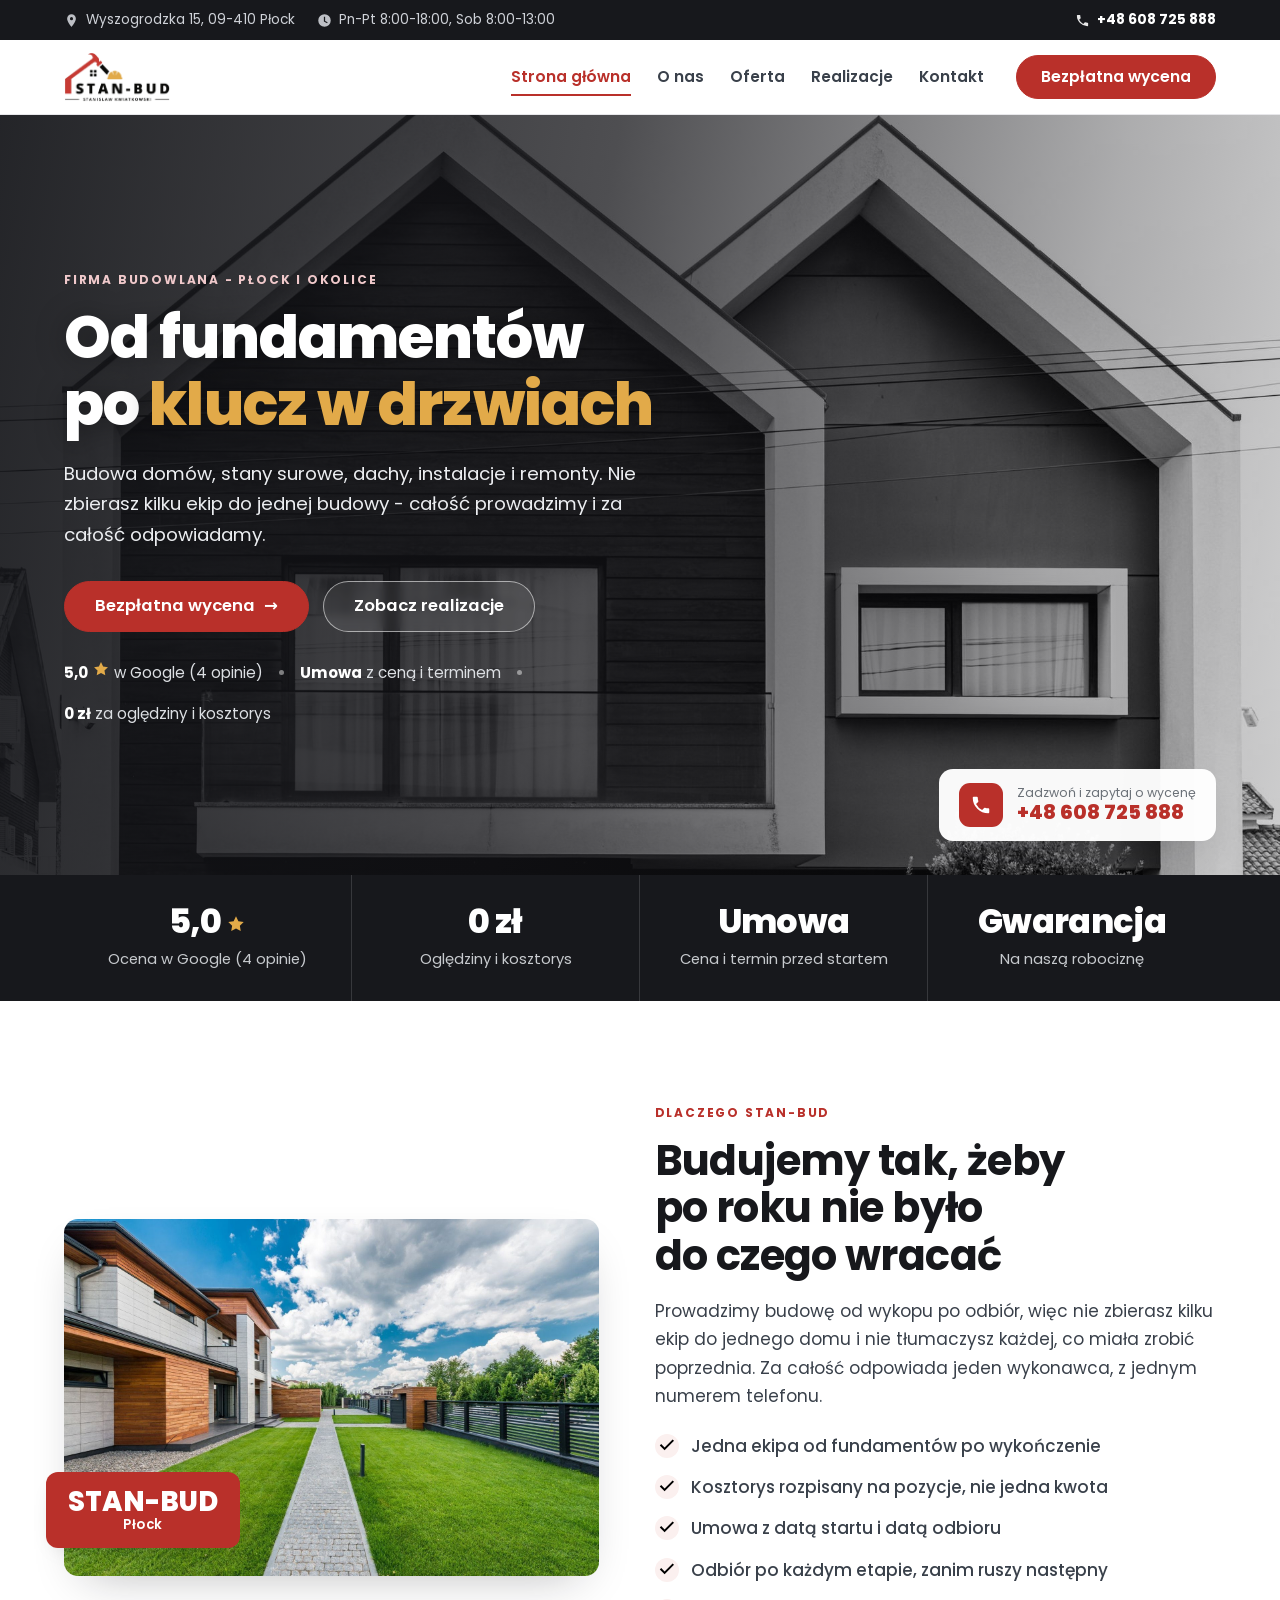
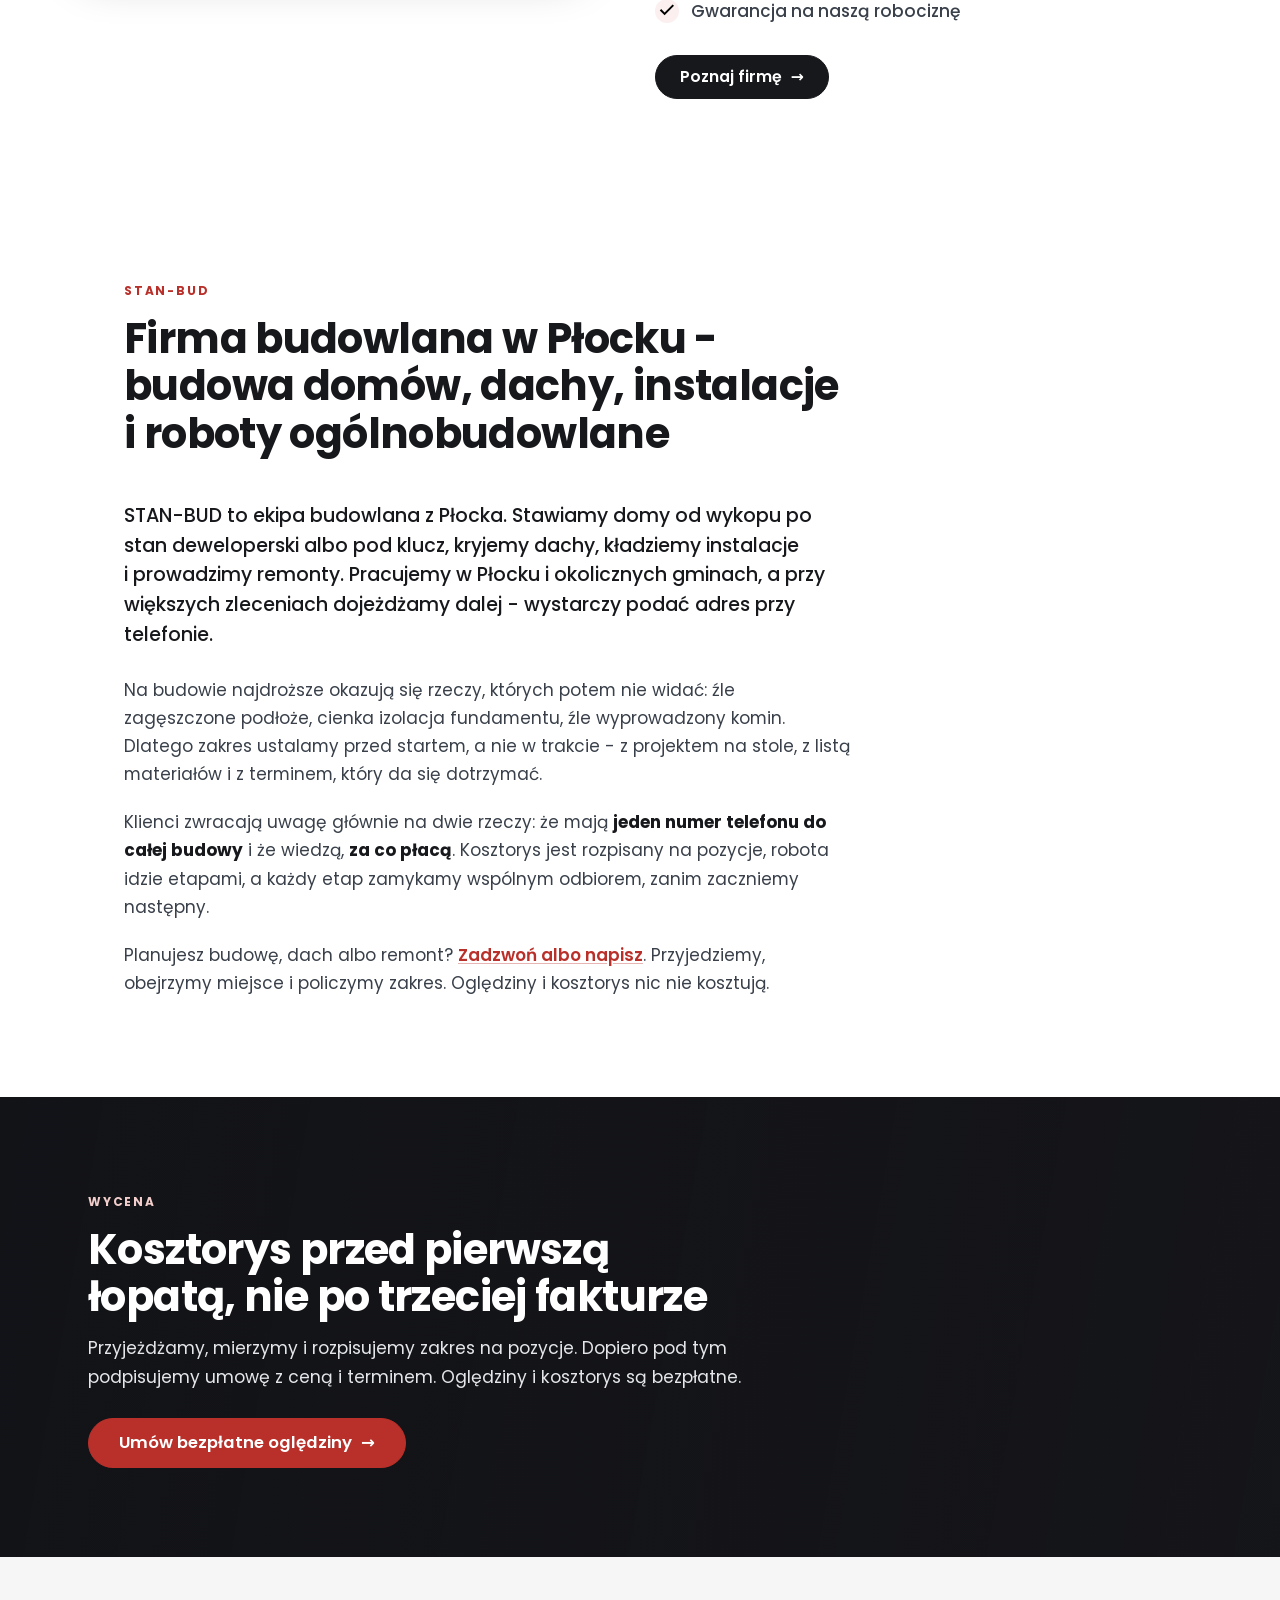
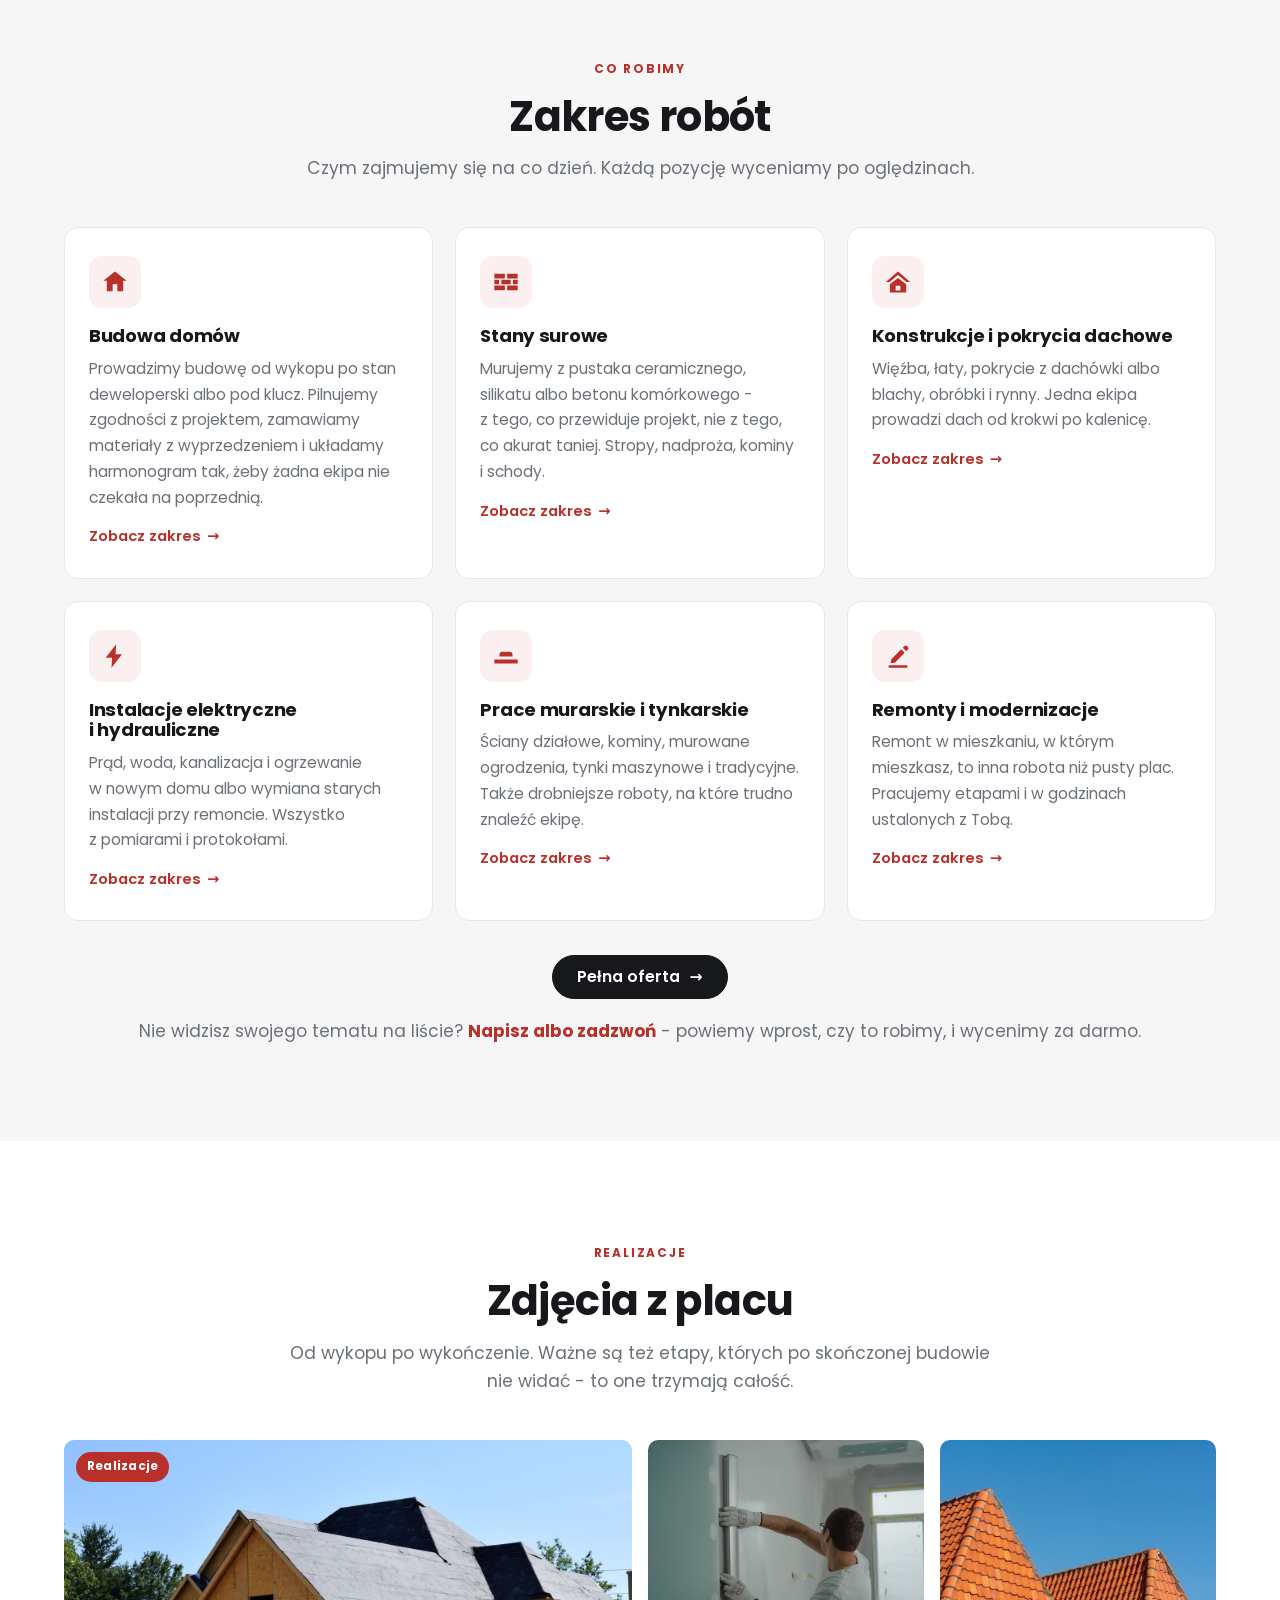
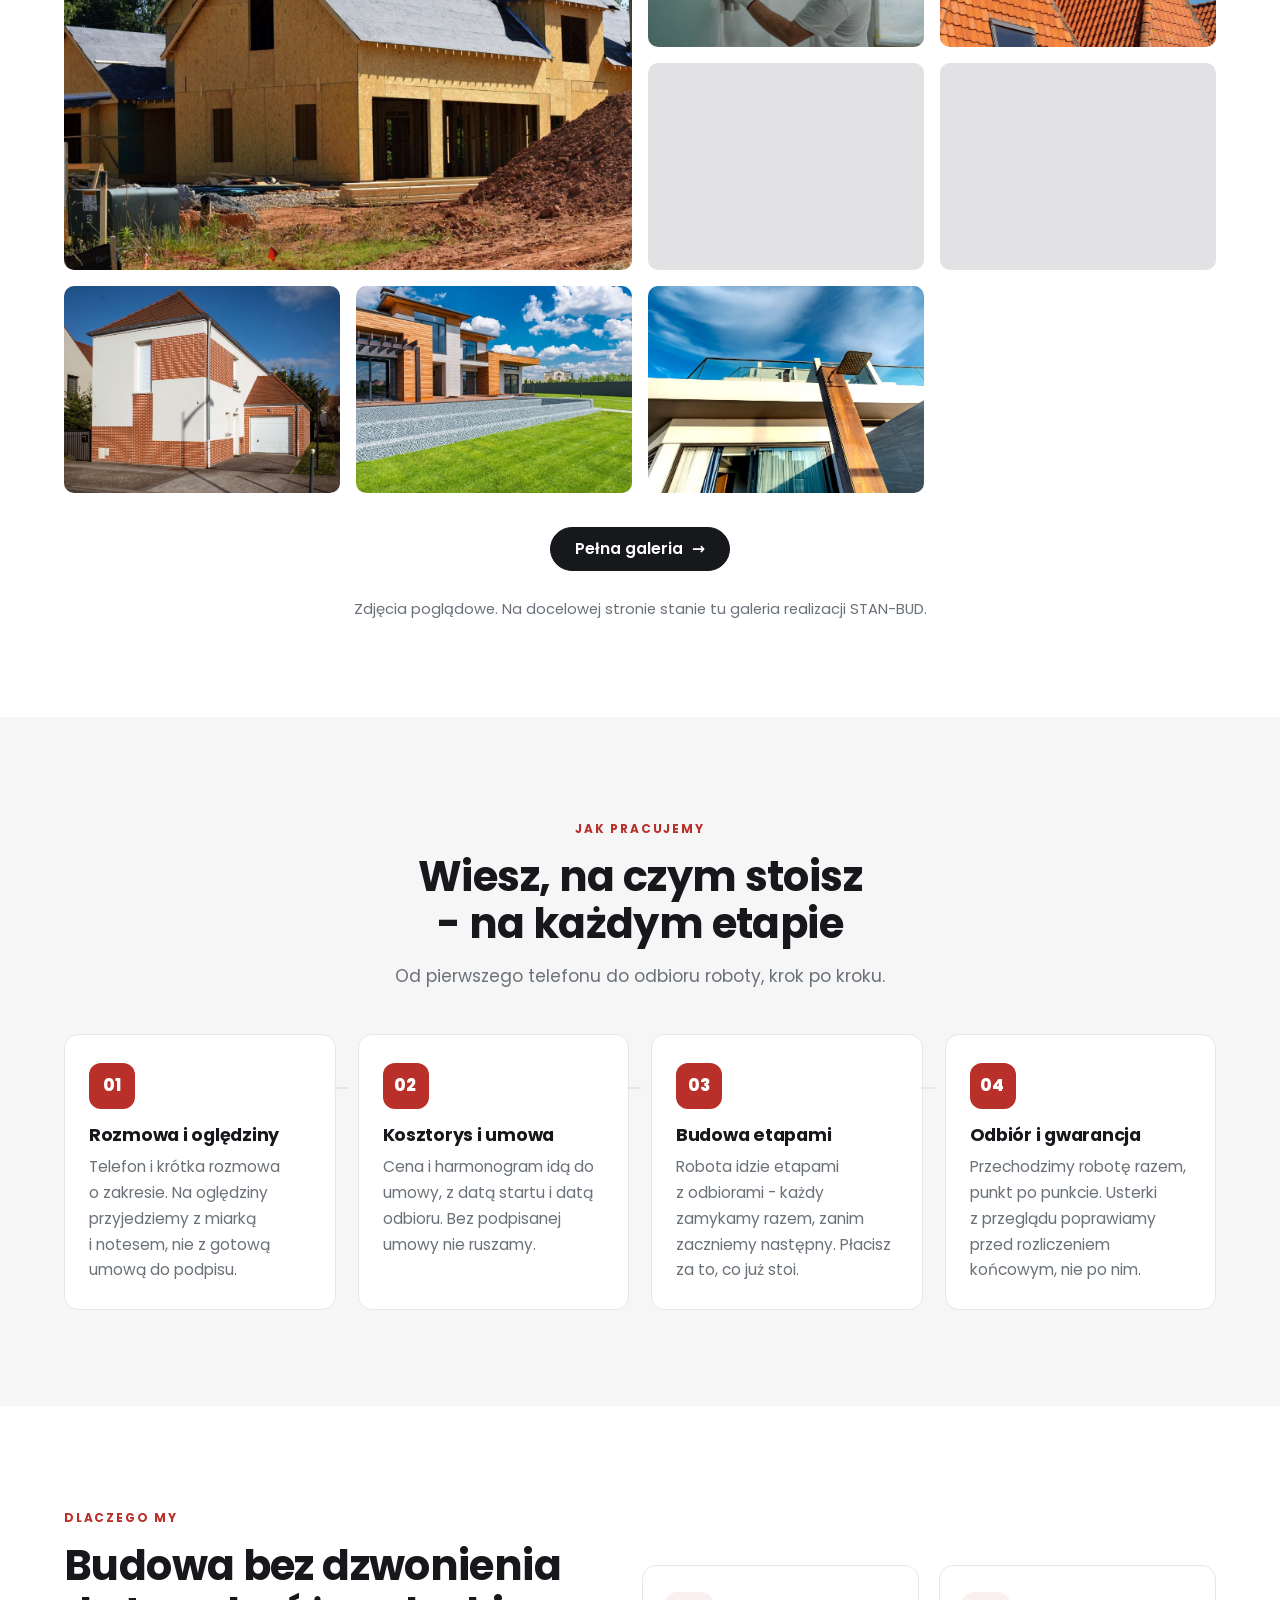
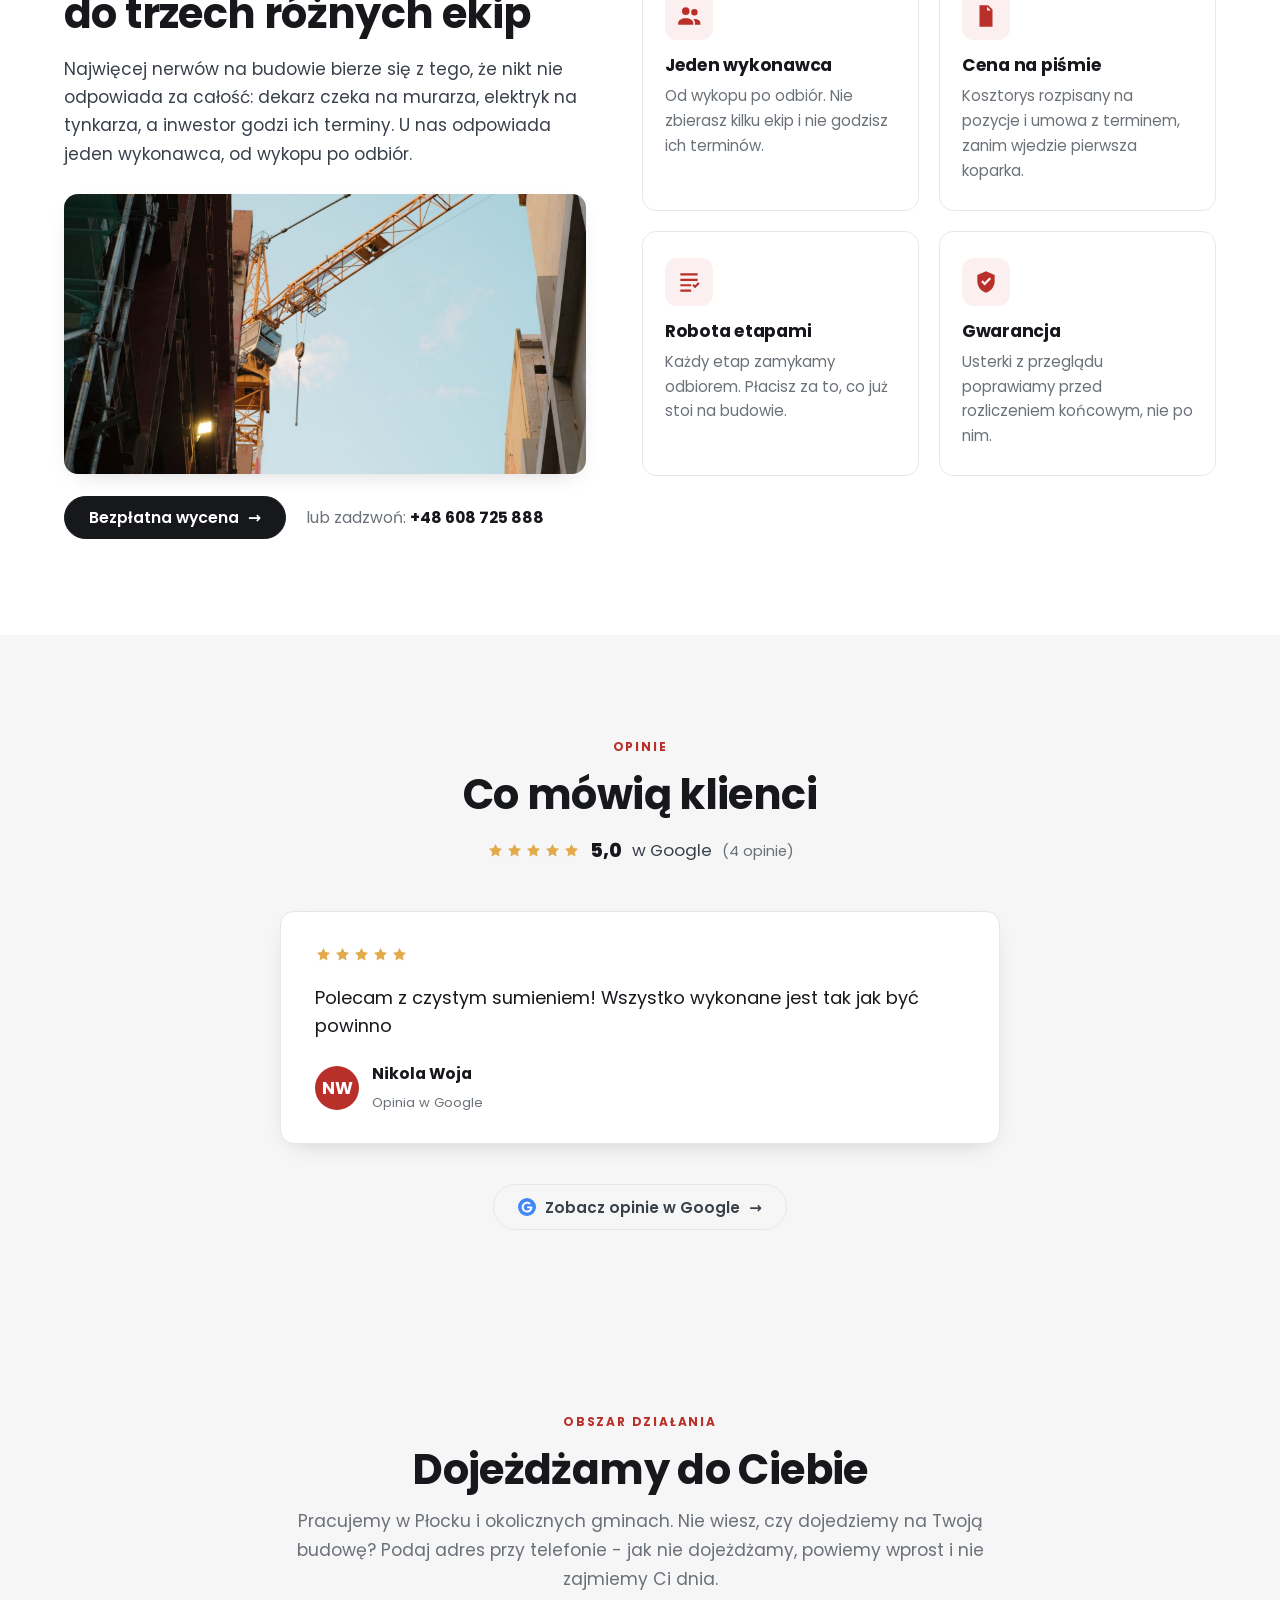
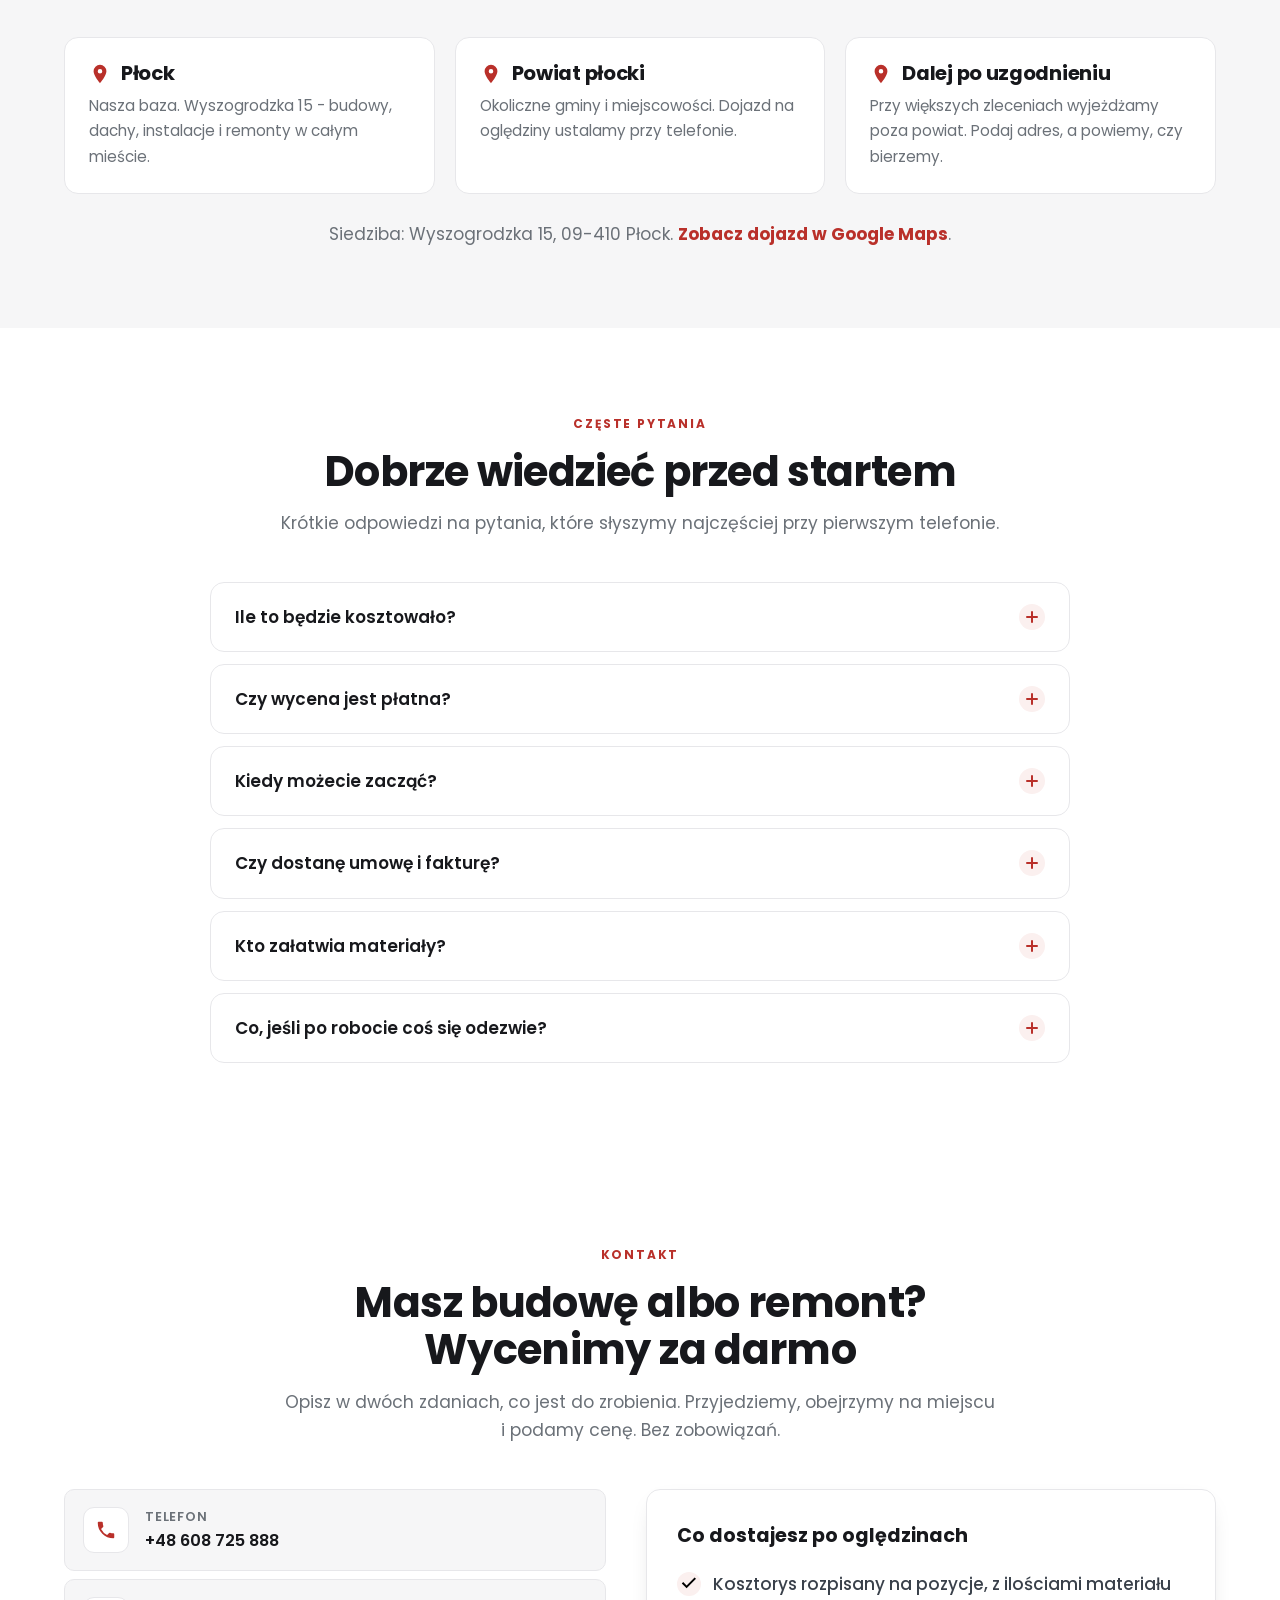
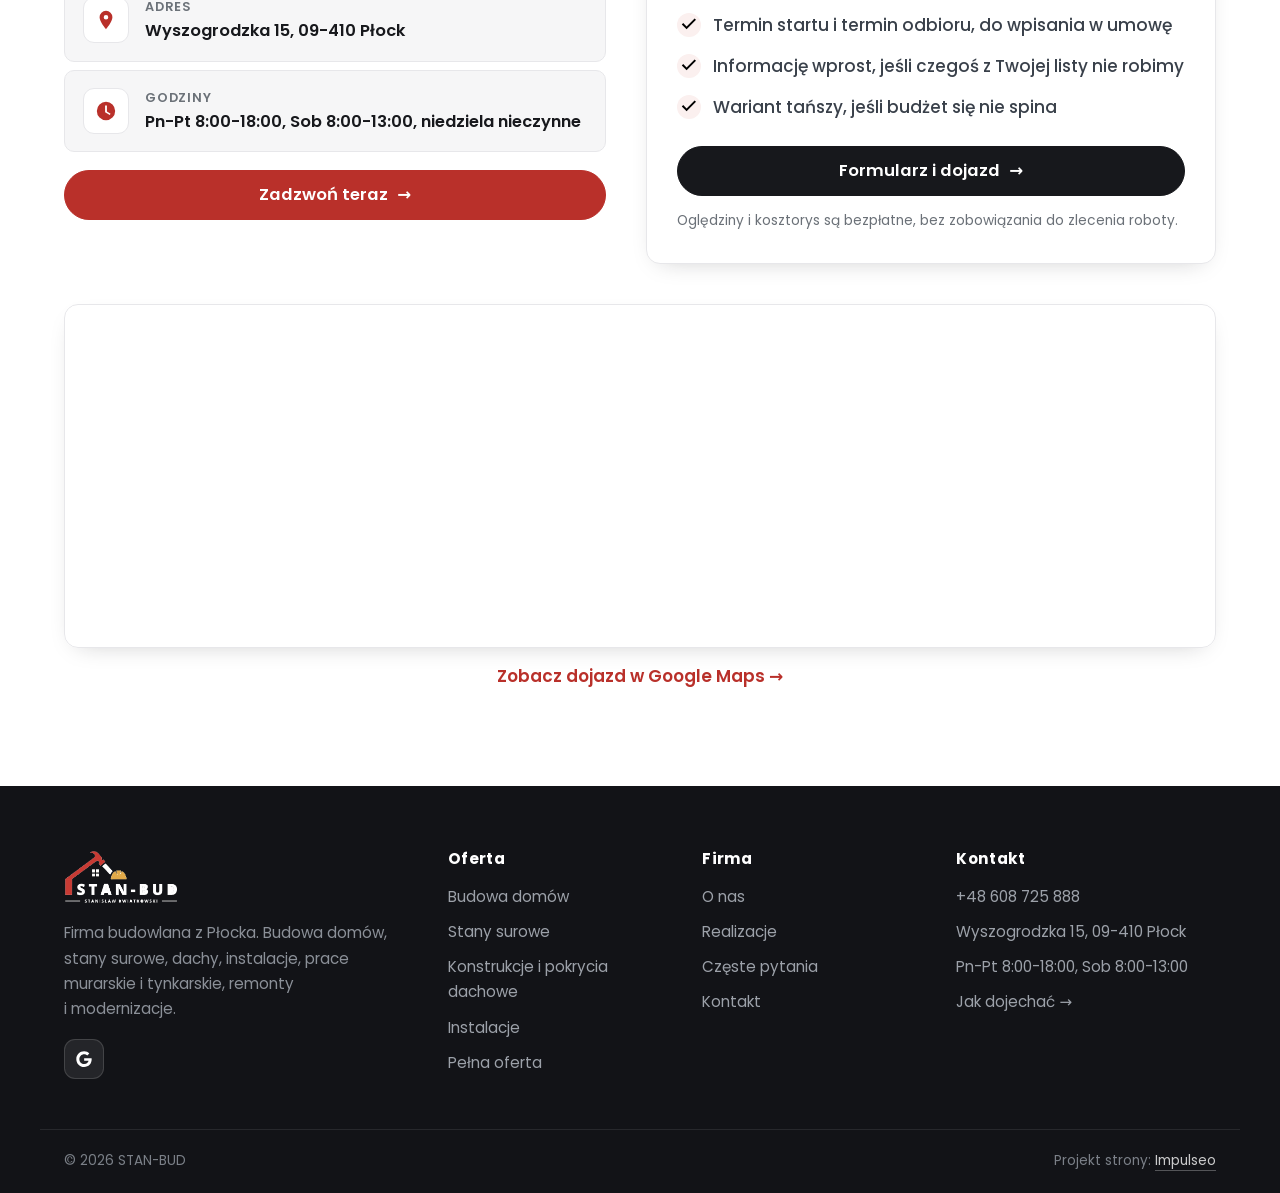
==== commit f52fbffa: "[claude-edit][cmt:46ecf985-718e-4362-a577-152217cef5d6] Strona w układzie jak KMK Dachy + ekran powi" ====
--- a/index.html
+++ b/index.html
@@ -3,221 +3,586 @@
 <head>
 <meta charset="UTF-8">
 <meta name="viewport" content="width=device-width, initial-scale=1.0">
-<title>STAN-BUD - usługi budowlane</title>
-<meta name="description" content="Firma budowlana w Płocku: budowa domów, stany surowe, remonty, wykończenia, elewacje. Kosztorys i termin na piśmie przed robotą. Zadzwoń: +48 608 725 888.">
-<link rel="canonical" href="https://kris20032.github.io/stan-bud/">
+<title>STAN-BUD - firma budowlana Płock, budowa domów, dachy, remonty</title>
+<meta name="description" content="Firma budowlana w Płocku: budowa domów, stany surowe, dachy, instalacje, prace murarskie i tynkarskie, remonty. Kosztorys i termin na piśmie przed robotą. Zadzwoń: +48 608 725 888.">
+<link rel="canonical" href="https://impulseo-pl.github.io/stan-bud/">
 <meta name="robots" content="noindex, nofollow">
 <meta property="og:type" content="website">
 <meta property="og:locale" content="pl_PL">
 <meta property="og:site_name" content="STAN-BUD">
-<meta property="og:title" content="STAN-BUD - usługi budowlane">
-<meta property="og:description" content="Firma budowlana w Płocku: budowa domów, stany surowe, remonty, wykończenia, elewacje. Kosztorys i termin na piśmie przed robotą. Zadzwoń: +48 608 725 888.">
-<meta property="og:url" content="https://kris20032.github.io/stan-bud/">
-<meta property="og:image" content="https://kris20032.github.io/stan-bud/img/og.jpg">
+<meta property="og:title" content="STAN-BUD - firma budowlana Płock, budowa domów, dachy, remonty">
+<meta property="og:description" content="Firma budowlana w Płocku: budowa domów, stany surowe, dachy, instalacje, prace murarskie i tynkarskie, remonty. Kosztorys i termin na piśmie przed robotą. Zadzwoń: +48 608 725 888.">
+<meta property="og:url" content="https://impulseo-pl.github.io/stan-bud/">
+<meta property="og:image" content="https://impulseo-pl.github.io/stan-bud/img/og.jpg">
 <meta property="og:image:width" content="1200">
 <meta property="og:image:height" content="630">
 <meta name="twitter:card" content="summary_large_image">
-<script type="application/ld+json">{"@context": "https://schema.org", "@type": "GeneralContractor", "name": "STAN-BUD", "url": "https://kris20032.github.io/stan-bud/", "telephone": "+48608725888", "image": "https://kris20032.github.io/stan-bud/img/og.jpg", "areaServed": "Płock", "sameAs": ["https://www.google.com/maps?cid=14558033095846120858"]}</script>
-<link rel="preconnect" href="https://fonts.googleapis.com">
-<link rel="preconnect" href="https://fonts.gstatic.com" crossorigin>
-<link href="https://fonts.googleapis.com/css2?family=Space+Grotesk:wght@500;600;700&family=DM+Sans:opsz,wght@9..40,400;9..40,500;9..40,600&display=swap" rel="stylesheet">
-<link rel="stylesheet" href="assets/styles.css?v=3029ddd0">
+<meta name="theme-color" content="#B9302A">
+<link rel="icon" href="img/logo.png">
+<link rel="preload" as="image" href="img/logo.png" fetchpriority="high">
+<link rel="preload" as="font" type="font/woff2" href="assets/fonts/poppins-700-latin.woff2" crossorigin>
+<link rel="preload" as="font" type="font/woff2" href="assets/fonts/poppins-800-latin.woff2" crossorigin>
+<link rel="stylesheet" href="assets/styles.css?v=20260921b">
+<script type="application/ld+json">{"@context": "https://schema.org", "@type": "GeneralContractor", "name": "STAN-BUD", "url": "https://impulseo-pl.github.io/stan-bud/", "telephone": "+48608725888", "image": "https://impulseo-pl.github.io/stan-bud/img/og.jpg", "address": {"@type": "PostalAddress", "streetAddress": "Wyszogrodzka 15", "postalCode": "09-410", "addressLocality": "Płock", "addressCountry": "PL"}, "geo": {"@type": "GeoCoordinates", "latitude": "52.5395094", "longitude": "19.7130415"}, "areaServed": "Płock", "priceRange": "$$", "openingHoursSpecification": [{"@type": "OpeningHoursSpecification", "dayOfWeek": ["Monday", "Tuesday", "Wednesday", "Thursday", "Friday"], "opens": "08:00", "closes": "18:00"}, {"@type": "OpeningHoursSpecification", "dayOfWeek": ["Saturday"], "opens": "08:00", "closes": "13:00"}], "aggregateRating": {"@type": "AggregateRating", "ratingValue": "5.0", "reviewCount": "4"}, "sameAs": ["https://www.google.com/maps?cid=14558033095846120858"]}</script>
+<script>
+(function(){
+  try{
+    if (matchMedia('(prefers-reduced-motion:reduce)').matches) return;
+    if (location.search.indexOf('intro') < 0) {
+      try { if (sessionStorage.getItem('stanbud-intro')) return;
+            sessionStorage.setItem('stanbud-intro','1'); } catch(e){}
+    }
+    document.documentElement.classList.add('intro-on');
+  }catch(e){}
+})();
+</script>
 </head>
 <body>
-
-<header class="nav">
+<div id="intro" aria-hidden="true"><span class="i-kreska"></span></div>
+
+<!-- PASEK GÓRNY -->
+<div class="topbar">
+  <div class="wrap topbar-inner">
+    <div class="tb-left">
+      <span class="tb-item tb-area"><svg viewBox="0 0 24 24" class="ico" aria-hidden="true"><path d="M12 2a7 7 0 0 0-7 7c0 5 7 13 7 13s7-8 7-13a7 7 0 0 0-7-7Zm0 9.5A2.5 2.5 0 1 1 12 6.5a2.5 2.5 0 0 1 0 5Z"/></svg> Wyszogrodzka 15, 09-410 Płock</span>
+      <span class="tb-item tb-hours"><svg viewBox="0 0 24 24" class="ico" aria-hidden="true"><path d="M12 2a10 10 0 1 0 0 20 10 10 0 0 0 0-20Zm1 10.6 4 2.3-.9 1.5-5.1-3V6h2Z"/></svg> Pn-Pt 8:00-18:00, Sob 8:00-13:00</span>
+    </div>
+    <div class="tb-right">
+      <a class="tb-item tb-phone" href="tel:+48608725888"><svg viewBox="0 0 24 24" class="ico" aria-hidden="true"><path d="M6.6 10.8a15.5 15.5 0 0 0 6.6 6.6l2.2-2.2a1 1 0 0 1 1-.24 11.4 11.4 0 0 0 3.6.58 1 1 0 0 1 1 1V20a1 1 0 0 1-1 1A17 17 0 0 1 3 4a1 1 0 0 1 1-1h3.5a1 1 0 0 1 1 1c0 1.25.2 2.46.58 3.6a1 1 0 0 1-.25 1l-2.23 2.2Z"/></svg> +48 608 725 888</a>
+    </div>
+  </div>
+</div>
+
+<!-- PASEK NAWIGACJI -->
+<header class="nav" id="nav">
   <div class="wrap nav-inner">
-    <a class="brand brand-has-logo" href="index.html"><img class="brand-logo brand-logo-dark" src="img/logo.png" alt="STAN-BUD" width="866" height="410" decoding="async"><img class="brand-logo brand-logo-light" src="img/logo-light.png" alt="STAN-BUD" width="866" height="410" decoding="async"></a>
-    <nav class="nav-links">
+    <a class="brand" href="index.html" aria-label="STAN-BUD - strona główna">
+      <img class="brand-logo" src="img/logo.png" width="866" height="410" fetchpriority="high" alt="STAN-BUD - firma budowlana, Płock">
+    </a>
+    <nav class="nav-links" id="navLinks">
+      <a href="index.html" class="active">Strona główna</a>
+      <a href="o-nas.html">O nas</a>
       <a href="oferta.html">Oferta</a>
       <a href="realizacje.html">Realizacje</a>
-      <a href="o-nas.html">O nas</a>
       <a href="kontakt.html">Kontakt</a>
-      <a href="tel:+48608725888" class="btn btn-accent">Zadzwoń +48 608 725 888</a>
+      <a href="kontakt.html" class="btn btn-accent nav-cta">Bezpłatna wycena</a>
     </nav>
-    <button class="nav-toggle" aria-label="Menu"><span></span><span></span><span></span></button>
+    <button class="nav-toggle" id="navToggle" aria-label="Otwórz menu" aria-expanded="false"><span></span><span></span><span></span></button>
   </div>
 </header>
-
-<main>
-<section class="hero-fach">
-  <img class="hf-photo" src="img/hero.jpg" fetchpriority="high" data-rotate="img/g14.jpg|img/g13.jpg" alt="STAN-BUD" width="1880" height="1253">
-  <div class="hf-panel">
-    <div class="hf-inner">
-      <span class="hf-kicker">Usługi budowlane</span>
-      <h1 class="hf-title">Od fundamentów po klucz w drzwiach. <em></em></h1>
-      <p class="hf-lead">Nie zbierasz kilku ekip do jednej budowy - całość prowadzimy i za całość odpowiadamy. Wiesz, co i kiedy dzieje się na Twojej budowie.</p>
-      <a class="hf-phone" href="tel:+48608725888"><span class="hf-phone-lab">Zadzwoń teraz</span><span class="hf-phone-num"><svg class="ico-tel" width="16" height="16" viewBox="0 0 24 24" fill="none" aria-hidden="true"><path d="M6.6 10.8a15.5 15.5 0 0 0 6.6 6.6l2.2-2.2a1 1 0 0 1 1-.24 11.4 11.4 0 0 0 3.6.58 1 1 0 0 1 1 1V20a1 1 0 0 1-1 1A17 17 0 0 1 3 4a1 1 0 0 1 1-1h3.5a1 1 0 0 1 1 1c0 1.25.2 2.46.58 3.6a1 1 0 0 1-.25 1l-2.23 2.2Z" fill="currentColor"/></svg> +48 608 725 888</span></a>
-      <div class="hf-actions">
-        <a href="kontakt.html" class="btn btn-accent">Zadzwoń: +48 608 725 888 <span class="arr">→</span></a>
-        <a href="tel:+48608725888" class="btn btn-ghost hf-ghost">Zadzwoń +48 608 725 888</a>
-      </div>
-      <div class="hf-trust"><svg class="ico-star" width="14" height="14" viewBox="0 0 24 24" style="vertical-align:-2px" aria-hidden="true"><path d="M12 2.8l2.85 5.8 6.4.93-4.63 4.5 1.1 6.37L12 17.4l-5.72 3 1.1-6.37-4.63-4.5 6.4-.93L12 2.8Z" fill="currentColor"/></svg> Ocena 5,0 w Google</div>
-    </div>
-  </div>
-</section>
-<section class="fach-promise">
-  <div class="wrap">
-    <ul class="fp-row reveal"><li>Bezpłatna wycena</li><li>Dojazd: Płock i okolice</li><li>Gwarancja na robociznę</li></ul>
-  </div>
-</section>
-<section class="gateways-band">
-  <div class="wrap">
-    <div class="gateways">
-      <a href="oferta.html" class="gateway reveal"><img src="img/g1.jpg" alt="Budowa domów" loading="lazy" width="1600" height="1066" decoding="async"><span class="g-ttl">Budowa domów</span></a>
-      <a href="oferta.html" class="gateway reveal"><img src="img/g2.jpg" alt="Stany surowe" loading="lazy" width="1600" height="1068" decoding="async"><span class="g-ttl">Stany surowe</span></a>
-      <a href="oferta.html" class="gateway reveal"><img src="img/g3.jpg" alt="Remonty i modernizacje" loading="lazy" width="1600" height="1066" decoding="async"><span class="g-ttl">Remonty i modernizacje</span></a>
-    </div>
-  </div>
-</section>
-<section class="proces proces-os fachowcy">
-  <div class="wrap proc-grid">
-    <div class="proc-side">
-      <div class="head reveal">
-        <span class="eyebrow">Jak pracujemy</span>
-        <h2>Wiesz, na czym stoisz - na każdym etapie</h2>
-        <p>Od pierwszego telefonu do odbioru roboty - krok po kroku.</p>
-      </div>
-      <div class="proc-count" aria-hidden="true"><span class="pc-cur">01</span><span class="pc-all">/ 04</span></div>
-      <div class="proc-bar" aria-hidden="true"><i></i></div>
-      <p class="proc-now" aria-hidden="true">Rozmowa i oględziny</p>
-    </div>
-    <ol class="proces-line">
-      <li class="reveal"><span class="pno">01</span><h3>Rozmowa i oględziny</h3><p>Telefon i krótka rozmowa o zakresie. Na oględziny przyjedziemy z miarką i notesem, nie z gotową umową do podpisu.</p></li>
-      <li class="reveal"><span class="pno">02</span><h3>Kosztorys i umowa</h3><p>Cena i harmonogram idą do umowy, z datą startu i datą odbioru. Bez podpisanej umowy nie ruszamy.</p></li>
-      <li class="reveal"><span class="pno">03</span><h3>Budowa etapami</h3><p>Robota idzie etapami z odbiorami - każdy zamykamy razem, zanim zaczniemy następny. Płacisz za to, co już stoi.</p></li>
-      <li class="reveal"><span class="pno">04</span><h3>Odbiór i gwarancja</h3><p>Przechodzimy robotę razem, punkt po punkcie. Usterki z przeglądu poprawiamy przed rozliczeniem końcowym, nie po nim.</p></li>
-    </ol>
-  </div>
-</section>
-<section>
-  <div class="wrap">
+<script>
+(function(){
+  var h = document.documentElement;
+  if (!h.classList.contains('intro-on')) return;
+  var brand = document.querySelector('.brand'),
+      logo  = document.querySelector('.brand-logo'),
+      nav   = document.querySelector('.nav');
+  function sprzataj(){ h.classList.remove('intro-on','intro-znak','intro-gra','intro-out'); }
+  if (!brand || !logo || !nav) { sprzataj(); return; }
+
+  /* NIC nie rusza, dopóki LOGO nie jest POBRANE I ZDEKODOWANE - inaczej cały takt
+     wyłaniania gra na pustym miejscu, a plik dochodzi w połowie przelotu do paska
+     ("logo pojawia się i znika, jakby było zbugowane", Marceli 08.09.2026).
+     Nie doczekamy się w CZEKANIE ms - rezygnujemy z wejścia i pokazujemy stronę. */
+  var CZEKANIE = 1400, ruszylo = false, odpuszczone = false;
+  function pobrane(){ return logo.complete && logo.naturalWidth > 0; }
+  function odpusc(){ if (ruszylo || odpuszczone) return; odpuszczone = true; sprzataj(); }
+  function graj(){ if (!ruszylo && !odpuszczone) { ruszylo = true; wejscie(); } }
+  function zacznij(){
+    if (ruszylo || odpuszczone) return;
+    /* `complete` znaczy "pobrane", nie "narysowane" - piksele domyka `decode()` */
+    if (logo.decode) { logo.decode().then(graj, graj); } else graj();
+  }
+  if (pobrane()) zacznij();
+  else {
+    logo.addEventListener('load', zacznij);
+    logo.addEventListener('error', odpusc);
+    setTimeout(function(){ if (pobrane()) zacznij(); else odpusc(); }, CZEKANIE);
+  }
+
+  function wejscie(){
+    /* mierzymy logo tam, gdzie stoi naturalnie - klasę `intro-znak` (wyjmuje je
+       z układu) dokładamy dopiero poniżej; pod zasłoną i tak go nie widać */
+    var r = logo.getBoundingClientRect(), nr = nav.getBoundingClientRect(),
+        br = brand.getBoundingClientRect();
+    if (!r.width || !r.height) { sprzataj(); return; }
+
+    /* sufit z PIKSELI PLIKU (866) podzielonych przez gęstość ekranu - powyżej tego
+       pierwsza rzecz, którą widzi klient, byłaby rozmyta */
+    var sufit = 866 / Math.min(window.devicePixelRatio || 1, 3);
+    var cel = (innerWidth < 680) ? Math.min(innerWidth * 0.72, 320)
+                                 : Math.min(innerWidth * 0.40, 460);
+    cel = Math.max(r.width, Math.min(cel, sufit));
+    h.style.setProperty('--i-w', Math.round(cel) + 'px');
+    h.style.setProperty('--i-h', Math.round(cel * r.height / r.width) + 'px');
+    /* powrót do paska ZAWSZE przez pomniejszenie (scale < 1) - powiększanie
+       transformem rozmywa znak na telefonie */
+    h.style.setProperty('--i-zmniejsz', (r.width / cel).toFixed(4));
+    /* obraz wychodzi z układu, więc `.brand` musi utrzymać jego miejsce - inaczej
+       pasek zapada się na czas wejścia i podskakuje po zdjęciu kurtyny */
+    h.style.setProperty('--i-baza-w', Math.round(br.width) + 'px');
+    h.style.setProperty('--i-baza-h', Math.round(br.height) + 'px');
+    h.style.setProperty('--i-cx', Math.round(innerWidth / 2 - nr.left) + 'px');
+    h.style.setProperty('--i-cy', Math.round(innerHeight / 2 - nr.top) + 'px');
+    h.style.setProperty('--i-px', Math.round(r.left + r.width / 2 - innerWidth / 2) + 'px');
+    h.style.setProperty('--i-py', Math.round(r.top + r.height / 2 - innerHeight / 2) + 'px');
+    h.classList.add('intro-znak');
+
+    var zdjete = false;
+    function koniec(){
+      if (zdjete) return; zdjete = true;
+      h.classList.add('intro-out');
+      setTimeout(sprzataj, 900);
+    }
+
+    /* DWIE klatki: po jednej przeglądarka sklei stan startowy ze świeżo ustawionymi
+       zmiennymi i przejścia w ogóle nie widać */
+    requestAnimationFrame(function(){ requestAnimationFrame(function(){
+      h.classList.add('intro-gra');
+      /* zasłona schodzi, gdy gotowe jest HERO - nie po sztywnym timerze i NIE po
+         `window.load` (ten czeka na wszystkie zdjęcia strony) */
+      var start = Date.now(), MIN = 620, SUFIT = 920, zaladowane = false, hero = null;
+      function heroGotowe(){
+        if (!hero) hero = document.querySelector('.hero-media img');
+        return !!(hero && hero.complete && hero.naturalWidth > 0);
+      }
+      function moze(){
+        if (zdjete) return;
+        if (Date.now() - start >= MIN && (heroGotowe() || zaladowane)) koniec();
+        else setTimeout(moze, 70);
+      }
+      window.addEventListener('load', function(){ zaladowane = true; moze(); });
+      moze();
+      setTimeout(koniec, SUFIT);
+    }); });
+
+    /* bezpieczniki NIEZALEŻNE od klatek: w karcie otwartej w tle przeglądarka
+       wstrzymuje requestAnimationFrame i timery ze środka nigdy by nie ruszyły */
+    setTimeout(koniec, 1900);
+    setTimeout(sprzataj, 3000);
+    ['click','wheel','touchstart','keydown'].forEach(function(z){
+      window.addEventListener(z, koniec, {passive:true});
+    });
+  }
+})();
+</script>
+
+<main id="top">
+
+<!-- PIERWSZY EKRAN -->
+<section class="hero" id="hero">
+  <div class="hero-media">
+    <img src="img/hero.jpg" alt="Domy jednorodzinne wybudowane w okolicy Płocka" width="1880" height="1253" fetchpriority="high">
+    <div class="hero-shade"></div>
+  </div>
+  <div class="wrap hero-inner">
+    <div class="hero-copy">
+      <span class="eyebrow eyebrow-light">Firma budowlana - Płock i okolice</span>
+      <h1>Od fundamentów<br>po <span class="hl">klucz w drzwiach</span></h1>
+      <p class="hero-lead">Budowa domów, stany surowe, dachy, instalacje i remonty. Nie zbierasz kilku ekip do jednej budowy - całość prowadzimy i za całość odpowiadamy.</p>
+      <div class="hero-actions">
+        <a href="kontakt.html" class="btn btn-accent btn-lg">Bezpłatna wycena <span class="arr" aria-hidden="true">&rarr;</span></a>
+        <a href="realizacje.html" class="btn btn-ghost-light btn-lg">Zobacz realizacje</a>
+      </div>
+      <div class="hero-trust">
+        <span class="ht-item"><b>5,0</b> <span class="stars" aria-hidden="true"><svg class="ico-star" viewBox="0 0 24 24" aria-hidden="true"><path d="M12 2.8l2.85 5.8 6.4.93-4.63 4.5 1.1 6.37L12 17.4l-5.72 3 1.1-6.37-4.63-4.5 6.4-.93L12 2.8Z"/></svg></span> w Google (4 opinie)</span>
+        <span class="ht-sep" aria-hidden="true"></span>
+        <span class="ht-item"><b>Umowa</b> z ceną i terminem</span>
+        <span class="ht-sep" aria-hidden="true"></span>
+        <span class="ht-item"><b>0 zł</b> za oględziny i kosztorys</span>
+      </div>
+    </div>
+  </div>
+  <a href="tel:+48608725888" class="hero-callcard">
+    <span class="hc-ico"><svg viewBox="0 0 24 24" aria-hidden="true"><path d="M6.6 10.8a15.5 15.5 0 0 0 6.6 6.6l2.2-2.2a1 1 0 0 1 1-.24 11.4 11.4 0 0 0 3.6.58 1 1 0 0 1 1 1V20a1 1 0 0 1-1 1A17 17 0 0 1 3 4a1 1 0 0 1 1-1h3.5a1 1 0 0 1 1 1c0 1.25.2 2.46.58 3.6a1 1 0 0 1-.25 1l-2.23 2.2Z"/></svg></span>
+    <span class="hc-txt"><span class="hc-lab">Zadzwoń i zapytaj o wycenę</span><span class="hc-num">+48 608 725 888</span></span>
+  </a>
+</section>
+
+<!-- PASEK LICZB -->
+<section class="stats">
+  <div class="wrap stats-grid">
+    <div class="stat"><span class="stat-num">5,0<span class="stat-star" aria-hidden="true"><svg class="ico-star" viewBox="0 0 24 24"><path d="M12 2.8l2.85 5.8 6.4.93-4.63 4.5 1.1 6.37L12 17.4l-5.72 3 1.1-6.37-4.63-4.5 6.4-.93L12 2.8Z"/></svg></span></span><span class="stat-lab">Ocena w Google (4 opinie)</span></div>
+    <div class="stat"><span class="stat-num">0 zł</span><span class="stat-lab">Oględziny i kosztorys</span></div>
+    <div class="stat"><span class="stat-num">Umowa</span><span class="stat-lab">Cena i termin przed startem</span></div>
+    <div class="stat"><span class="stat-num">Gwarancja</span><span class="stat-lab">Na naszą robociznę</span></div>
+  </div>
+</section>
+
+<!-- DLACZEGO MY -->
+<section class="promise" id="o-nas">
+  <div class="wrap promise-grid">
+    <div class="promise-media reveal">
+      <img src="img/about.jpg" alt="Gotowe domy jednorodzinne z zagospodarowanym otoczeniem" width="1600" height="1068" decoding="async">
+      <div class="promise-badge"><b>STAN-BUD</b><span>Płock</span></div>
+    </div>
+    <div class="promise-copy reveal">
+      <span class="eyebrow">Dlaczego STAN-BUD</span>
+      <h2>Budujemy tak, żeby po roku nie było do czego wracać</h2>
+      <p>Prowadzimy budowę od wykopu po odbiór, więc nie zbierasz kilku ekip do jednego domu i nie tłumaczysz każdej, co miała zrobić poprzednia. Za całość odpowiada jeden wykonawca, z jednym numerem telefonu.</p>
+      <ul class="promise-list">
+        <li><span class="pl-ico" aria-hidden="true"><svg viewBox="0 0 24 24" aria-hidden="true"><path d="M9.6 16.2 4.8 11.4l1.4-1.4 3.4 3.4 8-8 1.4 1.4-9.4 9.4Z"/></svg></span> Jedna ekipa od fundamentów po wykończenie</li>
+        <li><span class="pl-ico" aria-hidden="true"><svg viewBox="0 0 24 24" aria-hidden="true"><path d="M9.6 16.2 4.8 11.4l1.4-1.4 3.4 3.4 8-8 1.4 1.4-9.4 9.4Z"/></svg></span> Kosztorys rozpisany na pozycje, nie jedna kwota</li>
+        <li><span class="pl-ico" aria-hidden="true"><svg viewBox="0 0 24 24" aria-hidden="true"><path d="M9.6 16.2 4.8 11.4l1.4-1.4 3.4 3.4 8-8 1.4 1.4-9.4 9.4Z"/></svg></span> Umowa z datą startu i datą odbioru</li>
+        <li><span class="pl-ico" aria-hidden="true"><svg viewBox="0 0 24 24" aria-hidden="true"><path d="M9.6 16.2 4.8 11.4l1.4-1.4 3.4 3.4 8-8 1.4 1.4-9.4 9.4Z"/></svg></span> Odbiór po każdym etapie, zanim ruszy następny</li>
+        <li><span class="pl-ico" aria-hidden="true"><svg viewBox="0 0 24 24" aria-hidden="true"><path d="M9.6 16.2 4.8 11.4l1.4-1.4 3.4 3.4 8-8 1.4 1.4-9.4 9.4Z"/></svg></span> Gwarancja na naszą robociznę</li>
+      </ul>
+      <a href="o-nas.html" class="btn btn-primary">Poznaj firmę <span class="arr" aria-hidden="true">&rarr;</span></a>
+    </div>
+  </div>
+</section>
+
+<!-- KIM JESTEŚMY -->
+<section class="section">
+  <div class="wrap wrap-narrow">
     <div class="head reveal">
+      <span class="eyebrow">STAN-BUD</span>
+      <h2>Firma budowlana w Płocku - budowa domów, dachy, instalacje i roboty ogólnobudowlane</h2>
+    </div>
+    <div class="prose full reveal">
+      <p class="lead">STAN-BUD to ekipa budowlana z Płocka. Stawiamy domy od wykopu po stan deweloperski albo pod klucz, kryjemy dachy, kładziemy instalacje i prowadzimy remonty. Pracujemy w Płocku i okolicznych gminach, a przy większych zleceniach dojeżdżamy dalej - wystarczy podać adres przy telefonie.</p>
+      <p>Na budowie najdroższe okazują się rzeczy, których potem nie widać: źle zagęszczone podłoże, cienka izolacja fundamentu, źle wyprowadzony komin. Dlatego zakres ustalamy przed startem, a nie w trakcie - z projektem na stole, z listą materiałów i z terminem, który da się dotrzymać.</p>
+      <p>Klienci zwracają uwagę głównie na dwie rzeczy: że mają <strong>jeden numer telefonu do całej budowy</strong> i że wiedzą, <strong>za co płacą</strong>. Kosztorys jest rozpisany na pozycje, robota idzie etapami, a każdy etap zamykamy wspólnym odbiorem, zanim zaczniemy następny.</p>
+      <p>Planujesz budowę, dach albo remont? <a href="kontakt.html">Zadzwoń albo napisz</a>. Przyjedziemy, obejrzymy miejsce i policzymy zakres. Oględziny i kosztorys nic nie kosztują.</p>
+    </div>
+  </div>
+</section>
+
+<!-- OKNO NA NIERUCHOME ZDJĘCIE -->
+<section class="stopklatka">
+  <div class="stk-bg" style="background-image:url(img/g8.jpg)"></div>
+  <div class="wrap">
+    <div class="stk-inner">
+      <span class="eyebrow">Wycena</span>
+      <h2>Kosztorys przed pierwszą łopatą, nie po trzeciej fakturze</h2>
+      <p>Przyjeżdżamy, mierzymy i rozpisujemy zakres na pozycje. Dopiero pod tym podpisujemy umowę z ceną i terminem. Oględziny i kosztorys są bezpłatne.</p>
+      <a href="tel:+48608725888" class="btn btn-accent btn-lg">Umów bezpłatne oględziny <span class="arr" aria-hidden="true">&rarr;</span></a>
+    </div>
+  </div>
+</section>
+
+<!-- OFERTA -->
+<section class="services" id="oferta">
+  <div class="wrap">
+    <div class="head center reveal">
+      <span class="eyebrow">Co robimy</span>
+      <h2>Zakres robót</h2>
+      <p>Czym zajmujemy się na co dzień. Każdą pozycję wyceniamy po oględzinach.</p>
+    </div>
+    <div class="svc-grid reveal">
+      <a class="svc" href="oferta.html#budowa">
+        <span class="svc-ico" aria-hidden="true"><svg viewBox="0 0 24 24" aria-hidden="true"><path d="M12 3 2 11h3v9h5v-6h4v6h5v-9h3L12 3Z"/></svg></span>
+        <h3>Budowa domów</h3>
+        <p>Prowadzimy budowę od wykopu po stan deweloperski albo pod klucz. Pilnujemy zgodności z projektem, zamawiamy materiały z wyprzedzeniem i układamy harmonogram tak, żeby żadna ekipa nie czekała na poprzednią.</p>
+        <span class="svc-link">Zobacz zakres <span class="arr" aria-hidden="true">&rarr;</span></span>
+      </a>
+      <a class="svc" href="oferta.html#stany">
+        <span class="svc-ico" aria-hidden="true"><svg viewBox="0 0 24 24" aria-hidden="true"><path d="M2 5h9v4H2V5Zm11 0h9v4h-9V5ZM2 10h4v4H2v-4Zm6 0h8v4H8v-4Zm10 0h4v4h-4v-4ZM2 15h9v4H2v-4Zm11 0h9v4h-9v-4Z"/></svg></span>
+        <h3>Stany surowe</h3>
+        <p>Murujemy z pustaka ceramicznego, silikatu albo betonu komórkowego - z tego, co przewiduje projekt, nie z tego, co akurat taniej. Stropy, nadproża, kominy i schody.</p>
+        <span class="svc-link">Zobacz zakres <span class="arr" aria-hidden="true">&rarr;</span></span>
+      </a>
+      <a class="svc" href="oferta.html#dachy">
+        <span class="svc-ico" aria-hidden="true"><svg viewBox="0 0 24 24" aria-hidden="true"><path d="M12 3 1.5 12h3.2L12 6.1 19.3 12h3.2L12 3Zm0 5.6L5 14v7h14v-7l-7-5.4Zm-2 6.6h4v4h-4v-4Z"/></svg></span>
+        <h3>Konstrukcje i pokrycia dachowe</h3>
+        <p>Więźba, łaty, pokrycie z dachówki albo blachy, obróbki i rynny. Jedna ekipa prowadzi dach od krokwi po kalenicę.</p>
+        <span class="svc-link">Zobacz zakres <span class="arr" aria-hidden="true">&rarr;</span></span>
+      </a>
+      <a class="svc" href="oferta.html#instalacje">
+        <span class="svc-ico" aria-hidden="true"><svg viewBox="0 0 24 24" aria-hidden="true"><path d="M13 2 4 13.5h5.5L9 22l9-11.5h-5.5L13 2Z"/></svg></span>
+        <h3>Instalacje elektryczne i hydrauliczne</h3>
+        <p>Prąd, woda, kanalizacja i ogrzewanie w nowym domu albo wymiana starych instalacji przy remoncie. Wszystko z pomiarami i protokołami.</p>
+        <span class="svc-link">Zobacz zakres <span class="arr" aria-hidden="true">&rarr;</span></span>
+      </a>
+      <a class="svc" href="oferta.html#murarskie">
+        <span class="svc-ico" aria-hidden="true"><svg viewBox="0 0 24 24" aria-hidden="true"><path d="M2 15h20v3.4H2V15Zm7-6.6h6a2.6 2.6 0 0 1 2.6 2.6v1.4H6.4V11A2.6 2.6 0 0 1 9 8.4Z"/></svg></span>
+        <h3>Prace murarskie i tynkarskie</h3>
+        <p>Ściany działowe, kominy, murowane ogrodzenia, tynki maszynowe i tradycyjne. Także drobniejsze roboty, na które trudno znaleźć ekipę.</p>
+        <span class="svc-link">Zobacz zakres <span class="arr" aria-hidden="true">&rarr;</span></span>
+      </a>
+      <a class="svc" href="oferta.html#remonty">
+        <span class="svc-ico" aria-hidden="true"><svg viewBox="0 0 24 24" aria-hidden="true"><path d="m14.7 6.3 3 3-8.4 8.4-3.6.6.6-3.6 8.4-8.4Zm4.4 1.6-3-3 1.5-1.4a1.5 1.5 0 0 1 2.1 0l.9.9a1.5 1.5 0 0 1 0 2.1l-1.5 1.4ZM4 20h16v2H4v-2Z"/></svg></span>
+        <h3>Remonty i modernizacje</h3>
+        <p>Remont w mieszkaniu, w którym mieszkasz, to inna robota niż pusty plac. Pracujemy etapami i w godzinach ustalonych z Tobą.</p>
+        <span class="svc-link">Zobacz zakres <span class="arr" aria-hidden="true">&rarr;</span></span>
+      </a>
+    </div>
+    <div class="svc-more reveal"><a href="oferta.html" class="btn btn-primary">Pełna oferta <span class="arr" aria-hidden="true">&rarr;</span></a></div>
+    <p class="svc-note reveal">Nie widzisz swojego tematu na liście? <a href="tel:+48608725888">Napisz albo zadzwoń</a> - powiemy wprost, czy to robimy, i wycenimy za darmo.</p>
+  </div>
+</section>
+
+<!-- REALIZACJE -->
+<section class="gallery-sec" id="realizacje">
+  <div class="wrap">
+    <div class="head center reveal">
       <span class="eyebrow">Realizacje</span>
       <h2>Zdjęcia z placu</h2>
       <p>Od wykopu po wykończenie. Ważne są też etapy, których po skończonej budowie nie widać - to one trzymają całość.</p>
     </div>
-    <div class="gallery">
-      <div class="tile t-two3 reveal"><img src="img/g4.jpg" alt="STAN-BUD" loading="lazy" width="1600" height="1066" decoding="async"></div>
-      <div class="tile t-third reveal"><img src="img/g5.jpg" alt="STAN-BUD" loading="lazy" width="1600" height="1068" decoding="async"></div>
-      <div class="tile t-third reveal"><img src="img/g6.jpg" alt="STAN-BUD" loading="lazy" width="1600" height="1066" decoding="async"></div>
-      <div class="tile t-third reveal"><img src="img/g7.jpg" alt="STAN-BUD" loading="lazy" width="1600" height="1066" decoding="async"></div>
-      <div class="tile t-third reveal"><img src="img/g8.jpg" alt="STAN-BUD" loading="lazy" width="1600" height="1066" decoding="async"></div>
-    </div>
-    <div style="margin-top:var(--space-7)" class="reveal"><a href="realizacje.html" class="btn btn-accent">Pełna galeria <span class="arr">→</span></a></div>
-  </div>
-</section>
-<section class="fach-uslugi">
-  <div class="wrap">
-    <div class="head reveal">
-      <span class="eyebrow">Oferta</span>
-      <h2>Co robimy</h2>
-      <p>Czym zajmujemy się na co dzień. Każdą pozycję wyceniamy po oględzinach.</p>
-    </div>
-    <ul class="fu-list">
-      <li class="fu-row reveal"><div class="fu-name">Budowa domów</div><div class="fu-desc">Prowadzimy budowę od wykopu po stan deweloperski albo pod klucz. Pilnujemy zgodności z projektem, zamawiamy materiały z wyprzedzeniem i układamy harmonogram tak, żeby żadna ekipa nie czekała na poprzednią.</div><a class="fu-cta" href="kontakt.html">Wycena <span class="arr">→</span></a></li>
-      <li class="fu-row reveal"><div class="fu-name">Stany surowe</div><div class="fu-desc">Murujemy z pustaka ceramicznego, silikatu albo betonu komórkowego - z tego, co przewiduje projekt, nie z tego, co akurat taniej.</div><a class="fu-cta" href="kontakt.html">Wycena <span class="arr">→</span></a></li>
-      <li class="fu-row reveal"><div class="fu-name">Remonty i modernizacje</div><div class="fu-desc">Remont w mieszkaniu, w którym mieszkasz, to inna robota niż pusty plac.</div><a class="fu-cta" href="kontakt.html">Wycena <span class="arr">→</span></a></li>
-      <li class="fu-row reveal"><div class="fu-name">Konstrukcje i pokrycia dachowe</div><div class="fu-desc">Więźba, łaty, pokrycie z dachówki albo blachy, obróbki i rynny - jedna ekipa od krokwi po kalenicę.</div><a class="fu-cta" href="kontakt.html">Wycena <span class="arr">→</span></a></li>
-      <li class="fu-row reveal"><div class="fu-name">Instalacje elektryczne i hydrauliczne</div><div class="fu-desc">Prąd, woda, kanalizacja i ogrzewanie w nowym domu albo wymiana starych instalacji przy remoncie.</div><a class="fu-cta" href="kontakt.html">Wycena <span class="arr">→</span></a></li>
-      <li class="fu-row reveal"><div class="fu-name">Prace murarskie i tynkarskie</div><div class="fu-desc">Ściany działowe, kominy, murowane ogrodzenia, tynki maszynowe i tradycyjne.</div><a class="fu-cta" href="kontakt.html">Wycena <span class="arr">→</span></a></li>
-    </ul>
-    <div style="margin-top:var(--space-7)" class="reveal"><a href="oferta.html" class="btn btn-ghost">Pełna oferta <span class="arr">→</span></a></div>
-  </div>
-</section>
-<section class="stopklatka" aria-hidden="true">
-  <div class="stk-bg" style="background-image:url(img/g9.jpg)"></div>
-</section>
-<section class="opinie">
+    <div class="gallery reveal" id="gallery">
+      <a class="tile" href="img/g1.jpg" data-cap="Stan surowy z więźbą i papą podkładową"><img src="img/g1.jpg" alt="Dom jednorodzinny w stanie surowym z gotową więźbą" width="1600" height="1066" loading="lazy" decoding="async"><span class="tile-tag">Realizacje</span></a>
+      <a class="tile" href="img/g14.jpg" data-cap="Wykończenia wnętrz po stanie surowym"><img src="img/g14.jpg" alt="Wykończenie wnętrza - zacieranie ściany" width="1600" height="1066" loading="lazy" decoding="async"></a>
+      <a class="tile" href="img/g5.jpg" data-cap="Pokrycie z dachówki ceramicznej"><img src="img/g5.jpg" alt="Dach kryty dachówką ceramiczną" width="1600" height="1068" loading="lazy" decoding="async"></a>
+      <a class="tile" href="img/g2.jpg" data-cap="Instalacje w stanie surowym"><img src="img/g2.jpg" alt="Instalacja elektryczna prowadzona w ścianie" width="1600" height="1068" loading="lazy" decoding="async"></a>
+      <a class="tile" href="img/g6.jpg" data-cap="Więźba dachowa na budowie"><img src="img/g6.jpg" alt="Konstrukcja dachu na placu budowy" width="1600" height="1066" loading="lazy" decoding="async"></a>
+      <a class="tile" href="img/g7.jpg" data-cap="Elewacja z cegły i garaż"><img src="img/g7.jpg" alt="Dom jednorodzinny z elewacją z cegły klinkierowej" width="1600" height="1066" loading="lazy" decoding="async"></a>
+      <a class="tile" href="img/g10.jpg" data-cap="Dom oddany do użytku"><img src="img/g10.jpg" alt="Nowoczesny dom jednorodzinny po zakończonej budowie" width="1600" height="1068" loading="lazy" decoding="async"></a>
+      <a class="tile" href="img/g9.jpg" data-cap="Detal elewacji i balkon"><img src="img/g9.jpg" alt="Detal nowoczesnej elewacji z balkonem" width="1600" height="1066" loading="lazy" decoding="async"></a>
+    </div>
+    <div class="svc-more reveal"><a href="realizacje.html" class="btn btn-primary">Pełna galeria <span class="arr" aria-hidden="true">&rarr;</span></a></div>
+    <p class="gallery-note reveal">Zdjęcia poglądowe. Na docelowej stronie stanie tu galeria realizacji STAN-BUD.</p>
+  </div>
+</section>
+
+<!-- JAK PRACUJEMY -->
+<section class="way">
+  <div class="wrap">
+    <div class="head center reveal">
+      <span class="eyebrow">Jak pracujemy</span>
+      <h2>Wiesz, na czym stoisz - na każdym etapie</h2>
+      <p>Od pierwszego telefonu do odbioru roboty, krok po kroku.</p>
+    </div>
+    <div class="way-grid reveal">
+      <div class="way-step">
+        <span class="way-num">01</span>
+        <h3>Rozmowa i oględziny</h3>
+        <p>Telefon i krótka rozmowa o zakresie. Na oględziny przyjedziemy z miarką i notesem, nie z gotową umową do podpisu.</p>
+      </div>
+      <div class="way-step">
+        <span class="way-num">02</span>
+        <h3>Kosztorys i umowa</h3>
+        <p>Cena i harmonogram idą do umowy, z datą startu i datą odbioru. Bez podpisanej umowy nie ruszamy.</p>
+      </div>
+      <div class="way-step">
+        <span class="way-num">03</span>
+        <h3>Budowa etapami</h3>
+        <p>Robota idzie etapami z odbiorami - każdy zamykamy razem, zanim zaczniemy następny. Płacisz za to, co już stoi.</p>
+      </div>
+      <div class="way-step">
+        <span class="way-num">04</span>
+        <h3>Odbiór i gwarancja</h3>
+        <p>Przechodzimy robotę razem, punkt po punkcie. Usterki z przeglądu poprawiamy przed rozliczeniem końcowym, nie po nim.</p>
+      </div>
+    </div>
+  </div>
+</section>
+
+<!-- WARTOŚCI -->
+<section class="why">
+  <div class="wrap why-grid">
+    <div class="why-copy reveal">
+      <span class="eyebrow">Dlaczego my</span>
+      <h2>Budowa bez dzwonienia do trzech różnych ekip</h2>
+      <p>Najwięcej nerwów na budowie bierze się z tego, że nikt nie odpowiada za całość: dekarz czeka na murarza, elektryk na tynkarza, a inwestor godzi ich terminy. U nas odpowiada jeden wykonawca, od wykopu po odbiór.</p>
+      <div class="why-foto">
+        <img src="img/g13.jpg" alt="Żuraw i rusztowanie na prowadzonej budowie" width="1600" height="1066" loading="lazy" decoding="async">
+      </div>
+      <div class="why-cta-row">
+        <a href="kontakt.html" class="btn btn-primary">Bezpłatna wycena <span class="arr" aria-hidden="true">&rarr;</span></a>
+        <span class="why-tel">lub zadzwoń: <b>+48 608 725 888</b></span>
+      </div>
+    </div>
+    <div class="why-values reveal">
+        <div class="val">
+          <span class="val-ico" aria-hidden="true"><svg viewBox="0 0 24 24" aria-hidden="true"><path d="M9 11a3.5 3.5 0 1 0 0-7 3.5 3.5 0 0 0 0 7Zm8 .5a3 3 0 1 0 0-6 3 3 0 0 0 0 6ZM2 20v-1.4C2 15.9 5.1 14 9 14s7 1.9 7 4.6V20H2Zm15.5 0v-1.4c0-1.5-.6-2.8-1.6-3.8.4-.1.9-.1 1.4-.1 3 0 5.2 1.5 5.2 3.6V20h-5Z"/></svg></span>
+          <h4>Jeden wykonawca</h4>
+          <p>Od wykopu po odbiór. Nie zbierasz kilku ekip i nie godzisz ich terminów.</p>
+        </div>
+        <div class="val">
+          <span class="val-ico" aria-hidden="true"><svg viewBox="0 0 24 24" aria-hidden="true"><path d="M6 2h8l4 4v16H6V2Zm7 1.5V7h3.5L13 3.5ZM8.5 11h7v1.8h-7V11Zm0 3.6h7v1.8h-7v-1.8Z"/></svg></span>
+          <h4>Cena na piśmie</h4>
+          <p>Kosztorys rozpisany na pozycje i umowa z terminem, zanim wjedzie pierwsza koparka.</p>
+        </div>
+        <div class="val">
+          <span class="val-ico" aria-hidden="true"><svg viewBox="0 0 24 24" aria-hidden="true"><path d="M4 4h16v2H4V4Zm0 5h16v2H4V9Zm0 5h10v2H4v-2Zm0 5h10v2H4v-2Zm13.6-1.2 4.2-4.2-1.4-1.4-2.8 2.8-1.2-1.2-1.4 1.4 2.6 2.6Z"/></svg></span>
+          <h4>Robota etapami</h4>
+          <p>Każdy etap zamykamy odbiorem. Płacisz za to, co już stoi na budowie.</p>
+        </div>
+        <div class="val">
+          <span class="val-ico" aria-hidden="true"><svg viewBox="0 0 24 24" aria-hidden="true"><path d="M12 2 4 5.5v5.8c0 4.8 3.4 9.3 8 10.7 4.6-1.4 8-5.9 8-10.7V5.5L12 2Zm-1.2 13.2-3.3-3.3 1.5-1.5 1.8 1.8 4.4-4.4 1.5 1.5-5.9 5.9Z"/></svg></span>
+          <h4>Gwarancja</h4>
+          <p>Usterki z przeglądu poprawiamy przed rozliczeniem końcowym, nie po nim.</p>
+        </div>
+    </div>
+  </div>
+</section>
+
+<!-- OPINIE -->
+<section class="reviews" id="opinie">
   <div class="wrap">
     <div class="head center reveal">
       <span class="eyebrow">Opinie</span>
       <h2>Co mówią klienci</h2>
-    </div>
-    <p class="op-meta reveal"><span class="g-badge"><svg class="gb-ico" viewBox="0 0 24 24" width="18" height="18" aria-hidden="true"><path fill="#4285F4" d="M22.56 12.25c0-.78-.07-1.53-.2-2.25H12v4.26h5.92c-.26 1.37-1.04 2.53-2.21 3.31v2.77h3.57c2.08-1.92 3.28-4.74 3.28-8.09z"/><path fill="#34A853" d="M12 23c2.97 0 5.46-.98 7.28-2.66l-3.57-2.77c-.98.66-2.23 1.06-3.71 1.06-2.86 0-5.29-1.93-6.16-4.53H2.18v2.84C3.99 20.53 7.7 23 12 23z"/><path fill="#FBBC05" d="M5.84 14.09c-.22-.66-.35-1.36-.35-2.09s.13-1.43.35-2.09V7.07H2.18C1.43 8.55 1 10.22 1 12s.43 3.45 1.18 4.93l2.85-2.22.81-.62z"/><path fill="#EA4335" d="M12 5.38c1.62 0 3.06.56 4.21 1.64l3.15-3.15C17.45 2.09 14.97 1 12 1 7.7 1 3.99 3.47 2.18 7.07l3.66 2.84c.87-2.6 3.3-4.53 6.16-4.53z"/></svg><b class="gb-ocena">5,0</b><svg class="gb-stars" viewBox="0 0 90 18" width="74" height="14.8" aria-hidden="true"><g fill="currentColor" opacity=".26"><path transform="translate(0,0)" d="M9 1.6l2.2 4.46 4.92.72-3.56 3.47.84 4.9L9 12.74l-4.4 2.31.84-4.9L1.88 6.68l4.92-.72L9 1.6Z"/><path transform="translate(18,0)" d="M9 1.6l2.2 4.46 4.92.72-3.56 3.47.84 4.9L9 12.74l-4.4 2.31.84-4.9L1.88 6.68l4.92-.72L9 1.6Z"/><path transform="translate(36,0)" d="M9 1.6l2.2 4.46 4.92.72-3.56 3.47.84 4.9L9 12.74l-4.4 2.31.84-4.9L1.88 6.68l4.92-.72L9 1.6Z"/><path transform="translate(54,0)" d="M9 1.6l2.2 4.46 4.92.72-3.56 3.47.84 4.9L9 12.74l-4.4 2.31.84-4.9L1.88 6.68l4.92-.72L9 1.6Z"/><path transform="translate(72,0)" d="M9 1.6l2.2 4.46 4.92.72-3.56 3.47.84 4.9L9 12.74l-4.4 2.31.84-4.9L1.88 6.68l4.92-.72L9 1.6Z"/></g><clipPath id="gs1000"><rect x="0" y="0" width="90.0" height="18"/></clipPath><g fill="#FBBC04" clip-path="url(#gs1000)"><path transform="translate(0,0)" d="M9 1.6l2.2 4.46 4.92.72-3.56 3.47.84 4.9L9 12.74l-4.4 2.31.84-4.9L1.88 6.68l4.92-.72L9 1.6Z"/><path transform="translate(18,0)" d="M9 1.6l2.2 4.46 4.92.72-3.56 3.47.84 4.9L9 12.74l-4.4 2.31.84-4.9L1.88 6.68l4.92-.72L9 1.6Z"/><path transform="translate(36,0)" d="M9 1.6l2.2 4.46 4.92.72-3.56 3.47.84 4.9L9 12.74l-4.4 2.31.84-4.9L1.88 6.68l4.92-.72L9 1.6Z"/><path transform="translate(54,0)" d="M9 1.6l2.2 4.46 4.92.72-3.56 3.47.84 4.9L9 12.74l-4.4 2.31.84-4.9L1.88 6.68l4.92-.72L9 1.6Z"/><path transform="translate(72,0)" d="M9 1.6l2.2 4.46 4.92.72-3.56 3.47.84 4.9L9 12.74l-4.4 2.31.84-4.9L1.88 6.68l4.92-.72L9 1.6Z"/></g></svg><span class="gb-txt">w Google</span></span></p>
-    <p class="op-meta reveal"><a class="op-google" href="https://www.google.com/maps?cid=14558033095846120858" target="_blank" rel="noopener"><svg class="op-g-ico" viewBox="0 0 24 24" width="17" height="17" aria-hidden="true"><path fill="#4285F4" d="M22.56 12.25c0-.78-.07-1.53-.2-2.25H12v4.26h5.92c-.26 1.37-1.04 2.53-2.21 3.31v2.77h3.57c2.08-1.92 3.28-4.74 3.28-8.09z"/><path fill="#34A853" d="M12 23c2.97 0 5.46-.98 7.28-2.66l-3.57-2.77c-.98.66-2.23 1.06-3.71 1.06-2.86 0-5.29-1.93-6.16-4.53H2.18v2.84C3.99 20.53 7.7 23 12 23z"/><path fill="#FBBC05" d="M5.84 14.09c-.22-.66-.35-1.36-.35-2.09s.13-1.43.35-2.09V7.07H2.18C1.43 8.55 1 10.22 1 12s.43 3.45 1.18 4.93l2.85-2.22.81-.62z"/><path fill="#EA4335" d="M12 5.38c1.62 0 3.06.56 4.21 1.64l3.15-3.15C17.45 2.09 14.97 1 12 1 7.7 1 3.99 3.47 2.18 7.07l3.66 2.84c.87-2.6 3.3-4.53 6.16-4.53z"/></svg><span>Zobacz opinie w Google</span><span class="arr">→</span></a></p>
-    <div class="opinie-grid">
-      <figure class="op-card reveal"><span class="op-star"><svg class="ico-star" width="14" height="14" viewBox="0 0 24 24" style="vertical-align:-2px" aria-hidden="true"><path d="M12 2.8l2.85 5.8 6.4.93-4.63 4.5 1.1 6.37L12 17.4l-5.72 3 1.1-6.37-4.63-4.5 6.4-.93L12 2.8Z" fill="currentColor"/></svg><svg class="ico-star" width="14" height="14" viewBox="0 0 24 24" style="vertical-align:-2px" aria-hidden="true"><path d="M12 2.8l2.85 5.8 6.4.93-4.63 4.5 1.1 6.37L12 17.4l-5.72 3 1.1-6.37-4.63-4.5 6.4-.93L12 2.8Z" fill="currentColor"/></svg><svg class="ico-star" width="14" height="14" viewBox="0 0 24 24" style="vertical-align:-2px" aria-hidden="true"><path d="M12 2.8l2.85 5.8 6.4.93-4.63 4.5 1.1 6.37L12 17.4l-5.72 3 1.1-6.37-4.63-4.5 6.4-.93L12 2.8Z" fill="currentColor"/></svg><svg class="ico-star" width="14" height="14" viewBox="0 0 24 24" style="vertical-align:-2px" aria-hidden="true"><path d="M12 2.8l2.85 5.8 6.4.93-4.63 4.5 1.1 6.37L12 17.4l-5.72 3 1.1-6.37-4.63-4.5 6.4-.93L12 2.8Z" fill="currentColor"/></svg><svg class="ico-star" width="14" height="14" viewBox="0 0 24 24" style="vertical-align:-2px" aria-hidden="true"><path d="M12 2.8l2.85 5.8 6.4.93-4.63 4.5 1.1 6.37L12 17.4l-5.72 3 1.1-6.37-4.63-4.5 6.4-.93L12 2.8Z" fill="currentColor"/></svg></span><blockquote>Polecam z czystym sumieniem! Wszystko wykonane jest tak jak być powinno</blockquote><span class="op-autor">Nikola Woja</span></figure>
-    </div>
-  </div>
-</section>
-<section class="obszar">
+      <div class="rev-rating op-meta"><span class="stars rr-stars" aria-hidden="true"><svg class="ico-star" viewBox="0 0 24 24" aria-hidden="true"><path d="M12 2.8l2.85 5.8 6.4.93-4.63 4.5 1.1 6.37L12 17.4l-5.72 3 1.1-6.37-4.63-4.5 6.4-.93L12 2.8Z"/></svg><svg class="ico-star" viewBox="0 0 24 24" aria-hidden="true"><path d="M12 2.8l2.85 5.8 6.4.93-4.63 4.5 1.1 6.37L12 17.4l-5.72 3 1.1-6.37-4.63-4.5 6.4-.93L12 2.8Z"/></svg><svg class="ico-star" viewBox="0 0 24 24" aria-hidden="true"><path d="M12 2.8l2.85 5.8 6.4.93-4.63 4.5 1.1 6.37L12 17.4l-5.72 3 1.1-6.37-4.63-4.5 6.4-.93L12 2.8Z"/></svg><svg class="ico-star" viewBox="0 0 24 24" aria-hidden="true"><path d="M12 2.8l2.85 5.8 6.4.93-4.63 4.5 1.1 6.37L12 17.4l-5.72 3 1.1-6.37-4.63-4.5 6.4-.93L12 2.8Z"/></svg><svg class="ico-star" viewBox="0 0 24 24" aria-hidden="true"><path d="M12 2.8l2.85 5.8 6.4.93-4.63 4.5 1.1 6.37L12 17.4l-5.72 3 1.1-6.37-4.63-4.5 6.4-.93L12 2.8Z"/></svg></span> <b>5,0</b> w Google <span class="rr-count">(4 opinie)</span></div>
+    </div>
+    <div class="rev-grid rev-one reveal">
+      <figure class="rev">
+        <div class="rev-stars"><span class="stars" aria-hidden="true"><svg class="ico-star" viewBox="0 0 24 24" aria-hidden="true"><path d="M12 2.8l2.85 5.8 6.4.93-4.63 4.5 1.1 6.37L12 17.4l-5.72 3 1.1-6.37-4.63-4.5 6.4-.93L12 2.8Z"/></svg><svg class="ico-star" viewBox="0 0 24 24" aria-hidden="true"><path d="M12 2.8l2.85 5.8 6.4.93-4.63 4.5 1.1 6.37L12 17.4l-5.72 3 1.1-6.37-4.63-4.5 6.4-.93L12 2.8Z"/></svg><svg class="ico-star" viewBox="0 0 24 24" aria-hidden="true"><path d="M12 2.8l2.85 5.8 6.4.93-4.63 4.5 1.1 6.37L12 17.4l-5.72 3 1.1-6.37-4.63-4.5 6.4-.93L12 2.8Z"/></svg><svg class="ico-star" viewBox="0 0 24 24" aria-hidden="true"><path d="M12 2.8l2.85 5.8 6.4.93-4.63 4.5 1.1 6.37L12 17.4l-5.72 3 1.1-6.37-4.63-4.5 6.4-.93L12 2.8Z"/></svg><svg class="ico-star" viewBox="0 0 24 24" aria-hidden="true"><path d="M12 2.8l2.85 5.8 6.4.93-4.63 4.5 1.1 6.37L12 17.4l-5.72 3 1.1-6.37-4.63-4.5 6.4-.93L12 2.8Z"/></svg></span></div>
+        <blockquote>Polecam z czystym sumieniem! Wszystko wykonane jest tak jak być powinno</blockquote>
+        <figcaption><span class="rev-av">NW</span><span><b>Nikola Woja</b><span class="rev-src">Opinia w Google</span></span></figcaption>
+      </figure>
+    </div>
+    <div class="rev-cta reveal"><a class="btn btn-outline op-google" href="https://www.google.com/maps?cid=14558033095846120858" target="_blank" rel="noopener"><svg viewBox="0 0 24 24" aria-hidden="true" style="background:#4285F4;border-radius:50%;padding:2px"><path d="M21.35 11.1h-9.17v2.96h5.26c-.23 1.37-1.6 4.02-5.26 4.02-3.17 0-5.75-2.62-5.75-5.85s2.58-5.85 5.75-5.85c1.8 0 3.01.77 3.7 1.43l2.52-2.43C16.79 3.72 14.7 2.8 12.18 2.8 6.98 2.8 2.77 7.01 2.77 12.2s4.21 9.4 9.41 9.4c5.43 0 9.03-3.82 9.03-9.2 0-.62-.07-1.09-.16-1.3Z" fill="#fff"/></svg> Zobacz opinie w Google <span class="arr" aria-hidden="true">&rarr;</span></a></div>
+  </div>
+</section>
+
+<!-- OBSZAR DZIAŁANIA -->
+<section class="section alt">
   <div class="wrap">
     <div class="head center reveal">
       <span class="eyebrow">Obszar działania</span>
       <h2>Dojeżdżamy do Ciebie</h2>
-    </div>
-    <p class="obszar-txt reveal" style="text-align:center;max-width:60ch;margin:0 auto 1.4rem">Nie wiesz, czy dojedziemy na Twoją budowę? Zadzwoń i podaj adres. Jak nie dojeżdżamy, powiemy wprost i nie zajmiemy Ci dnia.</p>
-    <ul class="obszar-list reveal"><li class="is-home">Płock</li><li>+ okolice</li></ul>
-    <div class="obszar-mapa reveal" style="margin-top:var(--space-7)">
-      <iframe title="Obszar działania - Płock i okolice" src="https://maps.google.com/maps?q=52.5395094%2C19.7130415&amp;z=11&amp;output=embed" loading="lazy" referrerpolicy="no-referrer-when-downgrade" style="width:100%;height:clamp(280px,38vh,420px);border:0;display:block;border-radius:var(--r-md)"></iframe>
-    </div>
-  </div>
-</section>
-<section class="faq-klinika">
-  <div class="wrap">
+      <p>Pracujemy w Płocku i okolicznych gminach. Nie wiesz, czy dojedziemy na Twoją budowę? Podaj adres przy telefonie - jak nie dojeżdżamy, powiemy wprost i nie zajmiemy Ci dnia.</p>
+    </div>
+    <div class="city-grid reveal">
+      <div class="city-card"><h3><svg viewBox="0 0 24 24" aria-hidden="true"><path d="M12 2a7 7 0 0 0-7 7c0 5 7 13 7 13s7-8 7-13a7 7 0 0 0-7-7Zm0 9.5A2.5 2.5 0 1 1 12 6.5a2.5 2.5 0 0 1 0 5Z"/></svg> Płock</h3><p>Nasza baza. Wyszogrodzka 15 - budowy, dachy, instalacje i remonty w całym mieście.</p></div>
+      <div class="city-card"><h3><svg viewBox="0 0 24 24" aria-hidden="true"><path d="M12 2a7 7 0 0 0-7 7c0 5 7 13 7 13s7-8 7-13a7 7 0 0 0-7-7Zm0 9.5A2.5 2.5 0 1 1 12 6.5a2.5 2.5 0 0 1 0 5Z"/></svg> Powiat płocki</h3><p>Okoliczne gminy i miejscowości. Dojazd na oględziny ustalamy przy telefonie.</p></div>
+      <div class="city-card"><h3><svg viewBox="0 0 24 24" aria-hidden="true"><path d="M12 2a7 7 0 0 0-7 7c0 5 7 13 7 13s7-8 7-13a7 7 0 0 0-7-7Zm0 9.5A2.5 2.5 0 1 1 12 6.5a2.5 2.5 0 0 1 0 5Z"/></svg> Dalej po uzgodnieniu</h3><p>Przy większych zleceniach wyjeżdżamy poza powiat. Podaj adres, a powiemy, czy bierzemy.</p></div>
+    </div>
+    <p class="svc-note reveal" style="margin-top:26px">Siedziba: Wyszogrodzka 15, 09-410 Płock. <a href="https://www.google.com/maps?cid=14558033095846120858" target="_blank" rel="noopener">Zobacz dojazd w Google Maps</a>.</p>
+  </div>
+</section>
+
+<!-- CZĘSTE PYTANIA -->
+<section class="section" id="faq">
+  <div class="wrap wrap-narrow">
     <div class="head center reveal">
       <span class="eyebrow">Częste pytania</span>
-      <h2>Dobrze wiedzieć</h2>
-    </div>
-    <div class="faq-list">
-      <details class="faq-item reveal"><summary>Ile to będzie kosztowało?</summary><p>Zależy od zakresu i materiałów - dlatego najpierw jedziemy obejrzeć i zmierzyć, a dopiero potem liczymy. Dostajesz kosztorys rozpisany na pozycje, nie jedną kwotę z sufitu.</p></details>
-      <details class="faq-item reveal"><summary>Czy wycena jest płatna?</summary><p>Za obejrzenie placu i policzenie nie bierzemy pieniędzy. Płacisz za robotę, nie za kosztorys.</p></details>
-      <details class="faq-item reveal"><summary>Kiedy możecie zacząć?</summary><p>Mniejsze roboty wchodzą między etapami większych budów - czasem szybciej, niż się spodziewasz. Start budowy domu ustawiamy pod sezon i pogodę.</p></details>
-      <details class="faq-item reveal"><summary>Czy dostanę umowę i fakturę?</summary><p>Tak, jedno i drugie. Umowa opisuje zakres, cenę, terminy i gwarancję, a fakturę dostajesz za każdy rozliczony etap.</p></details>
-      <details class="faq-item reveal"><summary>Kto załatwia materiały?</summary><p>Jak wolisz. Możemy wziąć materiały na siebie, z fakturami do wglądu, albo pracować na tym, co kupisz - wtedy dostajesz od nas dokładną listę z ilościami.</p></details>
-      <details class="faq-item reveal"><summary>Co, jeśli po robocie coś się odezwie?</summary><p>Pęknięcie na ścianie czy rysa przy oknie po roku to sprawa do naprawy, nie do dyskusji. Nasza robota - nasza poprawka, bez kombinowania.</p></details>
-    </div>
-  </div>
-</section>
-<section class="cta">
-  <div class="wrap">
-    <div class="reveal">
-      <span class="eyebrow">Współpraca</span>
-      <h2>Potrzebujesz fachowca? Wycenimy za darmo.</h2>
-      <p>Napisz, co jest do zrobienia - obejrzymy na miejscu i wycenimy. Bez zobowiązań.</p>
-    </div>
-    <div class="cta-actions reveal">
-      <a href="kontakt.html" class="btn btn-light">Zadzwoń: +48 608 725 888 <span class="arr">→</span></a>
-      <a href="tel:+48608725888" class="btn btn-ghost btn-ghost-cta">+48 608 725 888</a>
-    </div>
-  </div>
-</section>
+      <h2>Dobrze wiedzieć przed startem</h2>
+      <p>Krótkie odpowiedzi na pytania, które słyszymy najczęściej przy pierwszym telefonie.</p>
+    </div>
+    <div class="faq-list reveal">
+      <details class="faq">
+        <summary>Ile to będzie kosztowało? <span class="fq-plus" aria-hidden="true"></span></summary>
+        <div class="fq-body"><p>Zależy od zakresu i materiałów - dlatego najpierw jedziemy obejrzeć i zmierzyć, a dopiero potem liczymy. Dostajesz kosztorys rozpisany na pozycje, nie jedną kwotę z sufitu.</p></div>
+      </details>
+      <details class="faq">
+        <summary>Czy wycena jest płatna? <span class="fq-plus" aria-hidden="true"></span></summary>
+        <div class="fq-body"><p>Za obejrzenie placu i policzenie nie bierzemy pieniędzy. Płacisz za robotę, nie za kosztorys.</p></div>
+      </details>
+      <details class="faq">
+        <summary>Kiedy możecie zacząć? <span class="fq-plus" aria-hidden="true"></span></summary>
+        <div class="fq-body"><p>Mniejsze roboty wchodzą między etapami większych budów - czasem szybciej, niż się spodziewasz. Start budowy domu ustawiamy pod sezon i pogodę.</p></div>
+      </details>
+      <details class="faq">
+        <summary>Czy dostanę umowę i fakturę? <span class="fq-plus" aria-hidden="true"></span></summary>
+        <div class="fq-body"><p>Tak, jedno i drugie. Umowa opisuje zakres, cenę, terminy i gwarancję, a fakturę dostajesz za każdy rozliczony etap.</p></div>
+      </details>
+      <details class="faq">
+        <summary>Kto załatwia materiały? <span class="fq-plus" aria-hidden="true"></span></summary>
+        <div class="fq-body"><p>Jak wolisz. Możemy wziąć materiały na siebie, z fakturami do wglądu, albo pracować na tym, co kupisz - wtedy dostajesz od nas dokładną listę z ilościami.</p></div>
+      </details>
+      <details class="faq">
+        <summary>Co, jeśli po robocie coś się odezwie? <span class="fq-plus" aria-hidden="true"></span></summary>
+        <div class="fq-body"><p>Pęknięcie na ścianie czy rysa przy oknie po roku to sprawa do naprawy, nie do dyskusji. Nasza robota - nasza poprawka, bez kombinowania.</p></div>
+      </details>
+    </div>
+  </div>
+</section>
+
+<!-- KONTAKT -->
+<section class="contact" id="kontakt">
+  <div class="wrap">
+    <div class="head center reveal">
+      <span class="eyebrow">Kontakt</span>
+      <h2>Masz budowę albo remont? Wycenimy za darmo</h2>
+      <p>Opisz w dwóch zdaniach, co jest do zrobienia. Przyjedziemy, obejrzymy na miejscu i podamy cenę. Bez zobowiązań.</p>
+    </div>
+    <div class="contact-grid">
+      <div class="contact-info reveal">
+        <a class="ci-row" href="tel:+48608725888">
+          <span class="ci-ico"><svg viewBox="0 0 24 24" aria-hidden="true"><path d="M6.6 10.8a15.5 15.5 0 0 0 6.6 6.6l2.2-2.2a1 1 0 0 1 1-.24 11.4 11.4 0 0 0 3.6.58 1 1 0 0 1 1 1V20a1 1 0 0 1-1 1A17 17 0 0 1 3 4a1 1 0 0 1 1-1h3.5a1 1 0 0 1 1 1c0 1.25.2 2.46.58 3.6a1 1 0 0 1-.25 1l-2.23 2.2Z"/></svg></span>
+          <span><span class="ci-lab">Telefon</span><span class="ci-val">+48 608 725 888</span></span>
+        </a>
+        <a class="ci-row" href="https://www.google.com/maps?cid=14558033095846120858" target="_blank" rel="noopener">
+          <span class="ci-ico"><svg viewBox="0 0 24 24" aria-hidden="true"><path d="M12 2a7 7 0 0 0-7 7c0 5 7 13 7 13s7-8 7-13a7 7 0 0 0-7-7Zm0 9.5A2.5 2.5 0 1 1 12 6.5a2.5 2.5 0 0 1 0 5Z"/></svg></span>
+          <span><span class="ci-lab">Adres</span><span class="ci-val">Wyszogrodzka 15, 09-410 Płock</span></span>
+        </a>
+        <div class="ci-row">
+          <span class="ci-ico"><svg viewBox="0 0 24 24" aria-hidden="true"><path d="M12 2a10 10 0 1 0 0 20 10 10 0 0 0 0-20Zm1 10.6 4 2.3-.9 1.5-5.1-3V6h2Z"/></svg></span>
+          <span><span class="ci-lab">Godziny</span><span class="ci-val">Pn-Pt 8:00-18:00, Sob 8:00-13:00, niedziela nieczynne</span></span>
+        </div>
+        <a href="tel:+48608725888" class="btn btn-accent btn-lg ci-callbtn">Zadzwoń teraz <span class="arr" aria-hidden="true">&rarr;</span></a>
+      </div>
+
+      <div class="contact-form reveal">
+        <p class="cf-title">Co dostajesz po oględzinach</p>
+        <ul class="promise-list" style="margin-bottom:24px">
+          <li><span class="pl-ico" aria-hidden="true"><svg viewBox="0 0 24 24" aria-hidden="true"><path d="M9.6 16.2 4.8 11.4l1.4-1.4 3.4 3.4 8-8 1.4 1.4-9.4 9.4Z"/></svg></span> Kosztorys rozpisany na pozycje, z ilościami materiału</li>
+          <li><span class="pl-ico" aria-hidden="true"><svg viewBox="0 0 24 24" aria-hidden="true"><path d="M9.6 16.2 4.8 11.4l1.4-1.4 3.4 3.4 8-8 1.4 1.4-9.4 9.4Z"/></svg></span> Termin startu i termin odbioru, do wpisania w umowę</li>
+          <li><span class="pl-ico" aria-hidden="true"><svg viewBox="0 0 24 24" aria-hidden="true"><path d="M9.6 16.2 4.8 11.4l1.4-1.4 3.4 3.4 8-8 1.4 1.4-9.4 9.4Z"/></svg></span> Informację wprost, jeśli czegoś z Twojej listy nie robimy</li>
+          <li><span class="pl-ico" aria-hidden="true"><svg viewBox="0 0 24 24" aria-hidden="true"><path d="M9.6 16.2 4.8 11.4l1.4-1.4 3.4 3.4 8-8 1.4 1.4-9.4 9.4Z"/></svg></span> Wariant tańszy, jeśli budżet się nie spina</li>
+        </ul>
+        <a href="kontakt.html" class="btn btn-primary btn-lg btn-block">Formularz i dojazd <span class="arr" aria-hidden="true">&rarr;</span></a>
+        <span class="cf-hint">Oględziny i kosztorys są bezpłatne, bez zobowiązania do zlecenia roboty.</span>
+      </div>
+
+    </div>
+    <div class="mapa-osadzona reveal">
+      <iframe title="STAN-BUD - Wyszogrodzka 15, 09-410 Płock" src="https://maps.google.com/maps?q=Wyszogrodzka%2015%2C%2009-410%20P%C5%82ock&z=14&output=embed" loading="lazy" referrerpolicy="no-referrer-when-downgrade"></iframe>
+    </div>
+    <p class="map-link reveal"><a href="https://www.google.com/maps?cid=14558033095846120858" target="_blank" rel="noopener">Zobacz dojazd w Google Maps &rarr;</a></p>
+  </div>
+</section>
+
 </main>
 
-<footer>
-  <div class="wrap">
-    <div class="foot-grid">
-      <div class="foot-brand">
-        <div class="name">STAN-BUD</div>
-        <p>Nie zbierasz kilku ekip do jednej budowy - całość prowadzimy i za całość odpowiadamy. Wiesz, co i kiedy dzieje się na Twojej budowie.</p>
-      </div>
-      <div class="foot-col">
-        <h4>Nawigacja</h4>
-        <a href="oferta.html">Oferta</a>
-        <a href="realizacje.html">Realizacje</a>
-        <a href="o-nas.html">O nas</a>
-        <a href="kontakt.html">Kontakt</a>
-      </div>
-      <div class="foot-col">
-        <h4>Kontakt</h4>
-        <a href="tel:+48608725888">+48 608 725 888</a>
-        <p>Wyszogrodzka 15, 09-410 Płock</p>
-        <a href="https://www.google.com/maps?cid=14558033095846120858" target="_blank" rel="noopener">Jak dojechać →</a>
-      <div class="foot-soc">
-        <a class="soc" href="https://www.google.com/maps?cid=14558033095846120858" target="_blank" rel="noopener" aria-label="Google - STAN-BUD"><svg viewBox="0 0 24 24" aria-hidden="true" focusable="false"><path d="M12.48 10.92v3.28h7.84c-.24 1.84-.853 3.187-1.787 4.133-1.147 1.147-2.933 2.4-6.053 2.4-4.827 0-8.6-3.893-8.6-8.72s3.773-8.72 8.6-8.72c2.6 0 4.507 1.027 5.907 2.347l2.307-2.307C18.747 1.44 16.133 0 12.48 0 5.867 0 .307 5.387.307 12s5.56 12 12.173 12c3.573 0 6.267-1.173 8.373-3.36 2.16-2.16 2.84-5.213 2.84-7.667 0-.76-.053-1.467-.173-2.053H12.48z" fill="currentColor"/></svg></a>
-      </div>
-      </div>
-    </div>
-    <div class="foot-bot">
-      <span>© 2026 STAN-BUD</span>
-      <span>Projekt strony: <a class="foot-credit" href="https://impulseo.pl" target="_blank" rel="noopener">Impulseo</a></span>
-    </div>
+<!-- STOPKA -->
+<footer class="footer">
+  <div class="wrap foot-grid">
+    <div class="foot-brand">
+      <div class="foot-brand-lock">
+        <span class="foot-logo"><img src="img/logo-light.png" width="866" height="410" alt="STAN-BUD"></span>
+      </div>
+      <p>Firma budowlana z Płocka. Budowa domów, stany surowe, dachy, instalacje, prace murarskie i tynkarskie, remonty i modernizacje.</p>
+      <div class="soc-row">
+        <a class="soc" href="https://www.google.com/maps?cid=14558033095846120858" target="_blank" rel="noopener" aria-label="STAN-BUD w Google Maps"><svg viewBox="0 0 24 24" aria-hidden="true"><path d="M21.35 11.1h-9.17v2.96h5.26c-.23 1.37-1.6 4.02-5.26 4.02-3.17 0-5.75-2.62-5.75-5.85s2.58-5.85 5.75-5.85c1.8 0 3.01.77 3.7 1.43l2.52-2.43C16.79 3.72 14.7 2.8 12.18 2.8 6.98 2.8 2.77 7.01 2.77 12.2s4.21 9.4 9.41 9.4c5.43 0 9.03-3.82 9.03-9.2 0-.62-.07-1.09-.16-1.3Z" fill="#fff"/></svg></a>
+      </div>
+    </div>
+    <div class="foot-col">
+      <h4>Oferta</h4>
+      <a href="oferta.html#budowa">Budowa domów</a>
+      <a href="oferta.html#stany">Stany surowe</a>
+      <a href="oferta.html#dachy">Konstrukcje i pokrycia dachowe</a>
+      <a href="oferta.html#instalacje">Instalacje</a>
+      <a href="oferta.html">Pełna oferta</a>
+    </div>
+    <div class="foot-col">
+      <h4>Firma</h4>
+      <a href="o-nas.html">O nas</a>
+      <a href="realizacje.html">Realizacje</a>
+      <a href="index.html#faq">Częste pytania</a>
+      <a href="kontakt.html">Kontakt</a>
+    </div>
+    <div class="foot-col">
+      <h4>Kontakt</h4>
+      <a href="tel:+48608725888">+48 608 725 888</a>
+      <span class="foot-plain">Wyszogrodzka 15, 09-410 Płock</span>
+      <span class="foot-plain">Pn-Pt 8:00-18:00, Sob 8:00-13:00</span>
+      <a href="https://www.google.com/maps?cid=14558033095846120858" target="_blank" rel="noopener">Jak dojechać &rarr;</a>
+    </div>
+  </div>
+  <div class="wrap foot-bot">
+    <span>&copy; 2026 STAN-BUD</span>
+    <span>Projekt strony: <a class="foot-credit" href="https://impulseo.pl" target="_blank" rel="noopener">Impulseo</a></span>
   </div>
 </footer>
-<div class="sticky-call"><a class="sc-call" href="tel:+48608725888"><svg class="ico-tel" width="16" height="16" viewBox="0 0 24 24" fill="none" aria-hidden="true"><path d="M6.6 10.8a15.5 15.5 0 0 0 6.6 6.6l2.2-2.2a1 1 0 0 1 1-.24 11.4 11.4 0 0 0 3.6.58 1 1 0 0 1 1 1V20a1 1 0 0 1-1 1A17 17 0 0 1 3 4a1 1 0 0 1 1-1h3.5a1 1 0 0 1 1 1c0 1.25.2 2.46.58 3.6a1 1 0 0 1-.25 1l-2.23 2.2Z" fill="currentColor"/></svg> Zadzwoń</a><a class="sc-quote" href="kontakt.html">Zadzwoń: +48 608 725 888</a></div>
-<div class="demo-wazne" data-do="2026-09-23" data-cykl="3" hidden><svg class="dw-ico" width="13" height="13" viewBox="0 0 24 24" fill="none" aria-hidden="true"><circle cx="12" cy="12" r="8.6" stroke="currentColor" stroke-width="1.8"/><path d="M12 7.2V12l3.3 2" stroke="currentColor" stroke-width="1.8" stroke-linecap="round"/></svg><span class="dw-txt"></span></div>
-
-<script src="assets/main.js"></script>
+
+<!-- PASEK KONTAKTU NA TELEFONIE -->
+<div class="sticky-call">
+  <a class="sc-call" href="tel:+48608725888"><svg viewBox="0 0 24 24" width="18" height="18" aria-hidden="true"><path d="M6.6 10.8a15.5 15.5 0 0 0 6.6 6.6l2.2-2.2a1 1 0 0 1 1-.24 11.4 11.4 0 0 0 3.6.58 1 1 0 0 1 1 1V20a1 1 0 0 1-1 1A17 17 0 0 1 3 4a1 1 0 0 1 1-1h3.5a1 1 0 0 1 1 1c0 1.25.2 2.46.58 3.6a1 1 0 0 1-.25 1l-2.23 2.2Z"/></svg> Zadzwoń</a>
+  <a class="sc-quote" href="kontakt.html">Bezpłatna wycena</a>
+</div>
+
+<!-- POWIĘKSZENIE ZDJĘCIA -->
+<div class="lightbox" id="lightbox" aria-hidden="true">
+  <button class="lb-close" id="lbClose" aria-label="Zamknij">&times;</button>
+  <button class="lb-prev" id="lbPrev" aria-label="Poprzednie">&lsaquo;</button>
+  <figure class="lb-figure"><img id="lbImg" src="" alt=""><figcaption id="lbCap"></figcaption></figure>
+  <button class="lb-next" id="lbNext" aria-label="Następne">&rsaquo;</button>
+</div>
+
+<script src="assets/main.js?v=20260921b"></script>
 </body>
 </html>
--- a/assets/styles.css
+++ b/assets/styles.css
@@ -1,1854 +1,694 @@
-/* ============================================================
-   STOLBASZ — premium, architektoniczny B2B fit-out
-   Jasna paleta, zero brązu. System wg premium-web-craft.
-   Projekt strony: Impulseo (impulseo.pl)
-   ============================================================ */
+/* ===== STAN-BUD Płock - strona premium (jasny, editorial; akcent: czerwień z logo firmy) ===== */
+
+/* --- Poppins self-hosted (latin + latin-ext = polskie znaki), display:swap --- */
+@font-face{font-family:'Poppins';font-style:normal;font-weight:400;font-display:swap;src:url(fonts/poppins-400-latin.woff2) format('woff2');unicode-range:U+0000-00FF, U+0131, U+0152-0153, U+02BB-02BC, U+02C6, U+02DA, U+02DC, U+0304, U+0308, U+0329, U+2000-206F, U+20AC, U+2122, U+2191, U+2193, U+2212, U+2215, U+FEFF, U+FFFD}
+@font-face{font-family:'Poppins';font-style:normal;font-weight:400;font-display:swap;src:url(fonts/poppins-400-latin-ext.woff2) format('woff2');unicode-range:U+0100-02BA, U+02BD-02C5, U+02C7-02CC, U+02CE-02D7, U+02DD-02FF, U+0304, U+0308, U+0329, U+1D00-1DBF, U+1E00-1E9F, U+1EF2-1EFF, U+2020, U+20A0-20AB, U+20AD-20C0, U+2113, U+2C60-2C7F, U+A720-A7FF}
+@font-face{font-family:'Poppins';font-style:normal;font-weight:500;font-display:swap;src:url(fonts/poppins-500-latin.woff2) format('woff2');unicode-range:U+0000-00FF, U+0131, U+0152-0153, U+02BB-02BC, U+02C6, U+02DA, U+02DC, U+0304, U+0308, U+0329, U+2000-206F, U+20AC, U+2122, U+2191, U+2193, U+2212, U+2215, U+FEFF, U+FFFD}
+@font-face{font-family:'Poppins';font-style:normal;font-weight:500;font-display:swap;src:url(fonts/poppins-500-latin-ext.woff2) format('woff2');unicode-range:U+0100-02BA, U+02BD-02C5, U+02C7-02CC, U+02CE-02D7, U+02DD-02FF, U+0304, U+0308, U+0329, U+1D00-1DBF, U+1E00-1E9F, U+1EF2-1EFF, U+2020, U+20A0-20AB, U+20AD-20C0, U+2113, U+2C60-2C7F, U+A720-A7FF}
+@font-face{font-family:'Poppins';font-style:normal;font-weight:600;font-display:swap;src:url(fonts/poppins-600-latin.woff2) format('woff2');unicode-range:U+0000-00FF, U+0131, U+0152-0153, U+02BB-02BC, U+02C6, U+02DA, U+02DC, U+0304, U+0308, U+0329, U+2000-206F, U+20AC, U+2122, U+2191, U+2193, U+2212, U+2215, U+FEFF, U+FFFD}
+@font-face{font-family:'Poppins';font-style:normal;font-weight:600;font-display:swap;src:url(fonts/poppins-600-latin-ext.woff2) format('woff2');unicode-range:U+0100-02BA, U+02BD-02C5, U+02C7-02CC, U+02CE-02D7, U+02DD-02FF, U+0304, U+0308, U+0329, U+1D00-1DBF, U+1E00-1E9F, U+1EF2-1EFF, U+2020, U+20A0-20AB, U+20AD-20C0, U+2113, U+2C60-2C7F, U+A720-A7FF}
+@font-face{font-family:'Poppins';font-style:normal;font-weight:700;font-display:swap;src:url(fonts/poppins-700-latin.woff2) format('woff2');unicode-range:U+0000-00FF, U+0131, U+0152-0153, U+02BB-02BC, U+02C6, U+02DA, U+02DC, U+0304, U+0308, U+0329, U+2000-206F, U+20AC, U+2122, U+2191, U+2193, U+2212, U+2215, U+FEFF, U+FFFD}
+@font-face{font-family:'Poppins';font-style:normal;font-weight:700;font-display:swap;src:url(fonts/poppins-700-latin-ext.woff2) format('woff2');unicode-range:U+0100-02BA, U+02BD-02C5, U+02C7-02CC, U+02CE-02D7, U+02DD-02FF, U+0304, U+0308, U+0329, U+1D00-1DBF, U+1E00-1E9F, U+1EF2-1EFF, U+2020, U+20A0-20AB, U+20AD-20C0, U+2113, U+2C60-2C7F, U+A720-A7FF}
+@font-face{font-family:'Poppins';font-style:normal;font-weight:800;font-display:swap;src:url(fonts/poppins-800-latin.woff2) format('woff2');unicode-range:U+0000-00FF, U+0131, U+0152-0153, U+02BB-02BC, U+02C6, U+02DA, U+02DC, U+0304, U+0308, U+0329, U+2000-206F, U+20AC, U+2122, U+2191, U+2193, U+2212, U+2215, U+FEFF, U+FFFD}
+@font-face{font-family:'Poppins';font-style:normal;font-weight:800;font-display:swap;src:url(fonts/poppins-800-latin-ext.woff2) format('woff2');unicode-range:U+0100-02BA, U+02BD-02C5, U+02C7-02CC, U+02CE-02D7, U+02DD-02FF, U+0304, U+0308, U+0329, U+1D00-1DBF, U+1E00-1E9F, U+1EF2-1EFF, U+2020, U+20A0-20AB, U+20AD-20C0, U+2113, U+2C60-2C7F, U+A720-A7FF}
 
 :root{
-  /* PALETA — jasna, architektoniczna, chłodna */
-  --paper:#F4F6F8;          /* główne tło */
-  --paper-2:#E7EBEF;        /* sekcje alternatywne (chłodny jasny szary) */
-  --paper-3:#E7EBEF;        /* delikatne wypełnienia */
-  --ink:#15212E;            /* tekst główny — chłodny grafit */
-  --ink-soft:#243443;       /* nagłówki drugorzędne */
-  --muted:#6B7785;          /* tekst poboczny */
-  --line:rgba(21,33,46,.12);/* hairline */
-  --accent:#E8A317;         /* stonowany petrol-slate — jedyny akcent */
-  --accent-d:#C9870C;
-  --accent-soft:rgba(232,163,23,.10);
-  --dark:#15212E;           /* sekcje ciemne (stopka/CTA) */
-
-  /* HOVER ZDJĘĆ — JEDEN standard dla całego silnika (decyzja K. 04.08.2026, artefakt z wariantami).
-     AKTUALNE (K.+Szymon 09.08.2026, wybór z artefaktu 6 wariantów): zoom 1.05 przy 1.4s -
-     przy tak długim czasie mocniejszy kadr NIE skacze, tylko „oddycha". Poprzedni standard
-     (1.02 / .55s z 04.08) odbierany jako dynamiczny i szybki.
-     Spoczynek lekko przygaszony, ale TYLKO tam, gdzie jest mysz (@media hover:hover) —
-     na telefonie zdjęcia zostają w pełnej jasności. */
-  --img-zoom:1.05;                   /* K.+Szymon 09.08: wariant F z artefaktu porównawczego */
-  --img-rest:brightness(.95) saturate(.99);
-  --img-hot:brightness(1.06) saturate(1.05);
-  --img-dur:1.4s;                    /* K.+Szymon 09.08 (wariant F): powoli = elegancko */
-  --img-ease:cubic-bezier(.16,.84,.44,1);  /* miękki ogon, efekt „oddychania" */
-
-  /* ODSTĘPY — skala 4/8 */
-  --space-1:4px; --space-2:8px; --space-3:12px; --space-4:16px; --space-5:24px;
-  --space-6:32px; --space-7:48px; --space-8:64px; --space-9:96px; --space-10:128px;
-
-  /* TYPOGRAFIA — fluid clamp() (skala podbita 16.07.2026: większe, czytelniejsze litery — uwaga Adama) */
-  --text-sm:clamp(.9rem,.87rem + .12vw,1rem);
-  --text-base:clamp(1.08rem,1.04rem + .18vw,1.2rem);
-  --text-lg:clamp(1.24rem,1.15rem + .34vw,1.44rem);
-  --text-h3:clamp(1.34rem,1.22rem + .55vw,1.66rem);
-  --text-h2:clamp(2.1rem,1.66rem + 2.1vw,3.1rem);
-  --text-h1:clamp(2.9rem,2.1rem + 4vw,5.1rem);
-
-  /* PROMIENIE — architektoniczne, raczej ostre */
-  --r-sm:3px; --r-md:6px; --r-lg:10px;
-
-  /* RUCH */
-  --ease:cubic-bezier(.25,.46,.45,.94); --dur:.24s;
-
-  /* CIENIE — miękkie, warstwowe */
-  --sh-sm:0 1px 2px rgba(16,24,32,.04), 0 2px 8px rgba(16,24,32,.05);
-  --sh-md:0 2px 6px rgba(16,24,32,.05), 0 12px 28px -8px rgba(16,24,32,.12);
-  --sh-lg:0 6px 14px rgba(16,24,32,.07), 0 26px 56px -18px rgba(16,24,32,.22);
-
-  --hairline:1px solid var(--line);
-
-  --font-display:'Space Grotesk','Inter',sans-serif;
-  --font-body:'DM Sans','Inter',sans-serif;
-}
-
+  --brand:#B9302A;        /* czerwień z logo STAN-BUD (młotek #C83B34, przyciemniona pod tekst) */
+  --brand-d:#98241F;      /* ciemniejsza do hover */
+  --brand-dd:#741915;     /* najciemniejsza - sekcje ciemne */
+  --gold:#E2AA49;         /* kask z logo - punktowy ciepły akcent (gwiazdki, hero) */
+  --ink:#17181c;          /* nagłówki / tekst mocny (prawie czarny) */
+  --ink-soft:#39404a;     /* tekst akapitów */
+  --muted:#6b7178;        /* tekst drugorzędny */
+  --line:#e7e7ea;         /* obramowania (neutralna szarość) */
+  --bg:#ffffff;
+  --bg-soft:#f6f6f7;      /* jasne tło sekcji */
+  --bg-tint:#fbf0ef;      /* delikatny czerwony tint (ikony) */
+  --char:#17181c;         /* charcoal sekcje ciemne */
+  --white:#fff;
+  --radius:14px;
+  --radius-s:10px;
+  --shadow:0 18px 46px -22px rgba(20,20,24,.32);
+  --shadow-s:0 8px 24px -14px rgba(20,20,24,.28);
+  --wrap:1200px;
+  --ff:"Poppins",system-ui,-apple-system,Segoe UI,Roboto,Arial,sans-serif;
+  --fh:"Poppins",system-ui,-apple-system,Segoe UI,Roboto,Arial,sans-serif;
+}
 *{box-sizing:border-box;margin:0;padding:0}
-html{scroll-behavior:smooth}
-body{
-  font-family:var(--font-body);
-  font-size:var(--text-base);
-  line-height:1.65;
-  color:var(--ink);
-  background:var(--paper);
-  -webkit-font-smoothing:antialiased;
-  text-rendering:optimizeLegibility;
-}
-img{max-width:100%;height:auto;display:block}  /* height:auto = width/height z atrybutów trzyma proporcje (TOP#12) */
+html{scroll-behavior:smooth;scroll-padding-top:96px;overflow-x:clip}
+body{font-family:var(--ff);color:var(--ink);background:var(--bg);line-height:1.66;font-size:17px;-webkit-font-smoothing:antialiased;overflow-x:hidden}
+img{max-width:100%;display:block}
 a{color:inherit;text-decoration:none}
-
-.wrap{width:min(92%,1180px);margin-inline:auto}
-section{padding-block:clamp(52px,6.5vw,96px)}
-
-h1,h2,h3{font-family:var(--font-display);font-weight:700;line-height:1.08;letter-spacing:-.02em;color:var(--ink)}
-h1{font-size:var(--text-h1);letter-spacing:-.035em}
-h2{font-size:var(--text-h2);letter-spacing:-.025em}
-h3{font-size:var(--text-h3)}
-/* MIARA — długość wiersza. WCAG 2.2 SC 1.4.8: max 80 znaków; Butterick: 45–90.
-   68ch daje realnie 72–78 znaków polskiego tekstu, czyli z zapasem pod granicą.
-   Wcześniej limit miał TYLKO <p> — <li>, <blockquote> i <dd> nie miały żadnego,
-   i to jedyny powód, dla którego 23 bloki na dwóch oddanych stronach jadą po
-   83–106 znaków w wierszu (pomiar 07.08.2026, bramka `miara`).
-   ⚠️ Listy i definicje ograniczamy TYLKO bez klasy: `ul`/`ol` z klasą to u nas
-   układ (siatki kafli, menu), a nie tekst ciągły — tam miarę wyznacza układ. */
-/* 60ch, nie 68ch (K. 10.08): po zmianie fontów na węższe kroje (DM Sans i spółka)
-   w 68ch mieściło się ~90 znaków - bramka pikselowa słusznie zgłaszała przekroczenie
-   granicy 80. Pomiar na żywej przeglądarce: 60ch = 90 znaków, 53ch = ~78 znaków, czyli normę WCAG 1.4.8. */
-:root{ --miara:53ch }
-p{max-width:min(100%,var(--miara))}
-blockquote,
-ul:not([class])>li, ol:not([class])>li,
-dl:not([class])>dd{max-width:min(100%,var(--miara))}
-
-/* ⚠️ Świadomie BEZ wyjątku `.tile p,.card p,.svc p{max-width:none}`, choć nasuwa się sam:
-   te akapity BYŁY już ograniczone (stare `p{max-width:65ch}`), więc „wyjątek" nie odblokowałby
-   niczego nowego — tylko ROZLUŹNIŁ stan sprzed zmiany na wszystkich demach naraz.
-   `figcaption` żadna z reguł wyżej nie dotyczy, więc też nie potrzebuje zwolnienia. */
-
-/* ŁAMANIE. `balance` wyrównuje długości wierszy w nagłówku, `pretty` pilnuje ostatniego
-   wiersza akapitu, żeby nie został w nim jeden wyraz. Obsługiwane od Chrome 117 /
-   Safari 17.5; starsze przeglądarki po prostu ignorują tę własność.
-   `text-wrap:pretty` nie występowało dotąd ANI RAZ w silniku ani w repo klientów. */
-h1,h2,h3,.lead,.lede{text-wrap:balance}
-p,li,blockquote,dd{text-wrap:pretty}
-
-.eyebrow{
-  font-family:var(--font-body);
-  font-size:var(--text-sm);
-  font-weight:600;
-  letter-spacing:.18em;
-  text-transform:uppercase;
-  color:var(--accent);
-  display:inline-flex;align-items:center;gap:var(--space-3);
-}
-/* flex:none + margin-top = kreska trzyma się PIERWSZEJ linii. Wcześniej align-items:center
-   centrowało ją względem całego bloku i przy zawinięciu (długi kicker typu
-   „…WNĘTRZ · LESZNO · OD 2019") druga linia lądowała z brzydkim wcięciem. */
-.eyebrow{align-items:flex-start}
-.eyebrow>*,.eyebrow{text-wrap:balance}   /* dlugi kicker lamal sie na sierote typu samo „2019" w drugiej linii */
-.eyebrow::before{content:"";width:28px;height:1px;background:var(--accent);display:inline-block;flex:none;margin-top:.62em}
-
-.muted{color:var(--muted)}
-.lead{font-size:var(--text-lg);line-height:1.55;color:var(--ink-soft);max-width:50ch}
-
-/* ---------- BUTTONS ---------- */
-.btn{
-  display:inline-flex;align-items:center;gap:var(--space-2);
-  font-weight:600;font-size:var(--text-sm);letter-spacing:.02em;
-  padding:var(--space-4) var(--space-6);
-  border-radius:var(--r-sm);
-  transition:transform var(--dur) var(--ease),box-shadow var(--dur) var(--ease),background var(--dur) var(--ease);
-  cursor:pointer;border:1px solid transparent;
-}
-.btn-accent{background:var(--accent);color:#fff;box-shadow:var(--sh-sm)}
-.btn-accent:hover{background:var(--accent-d);transform:translateY(-2px);box-shadow:var(--sh-md)}
-.btn-accent:active{transform:translateY(0);box-shadow:var(--sh-sm)}
-.btn-ghost{background:transparent;color:var(--ink);border-color:var(--line)}
-.btn-ghost:hover{border-color:var(--accent);color:var(--accent);transform:translateY(-2px)}
-.btn-light{background:#fff;color:var(--ink);box-shadow:var(--sh-sm)}
-.btn-light:hover{transform:translateY(-2px);box-shadow:var(--sh-md)}
-.btn .arr{transition:transform var(--dur) var(--ease)}
-.btn:hover .arr{transform:translateX(4px)}
-
-/* ---------- NAV ---------- */
-.nav{
-  position:sticky;top:0;z-index:50;
-  background:color-mix(in srgb,var(--paper) 88%,transparent);
-  backdrop-filter:saturate(140%) blur(10px);
-  border-bottom:var(--hairline);
-}
-.nav-inner{display:flex;align-items:center;justify-content:space-between;gap:var(--space-5);height:72px}
-/* ANTY-NACHODZENIE (K. 05.08.2026): długa nazwa firmy + przycisk z pełnym numerem nie mieściły się w pasku
-   i flex ściskał linki PONIŻEJ ich treści - "Kontakt" wchodził na ramkę "Zadzwoń +48 ...". Teraz ustępuje
-   nazwa marki (skrót wielokropkiem), a menu i przycisk nigdy się nie kurczą ani nie zachodzą na siebie. */
-.brand{display:flex;flex-direction:column;line-height:1;min-width:0;flex:0 1 auto}
-.brand .name{font-family:var(--font-display);font-weight:800;font-size:1.35rem;letter-spacing:.04em;white-space:nowrap;overflow:hidden;text-overflow:ellipsis}
-.brand .sub{font-size:.62rem;letter-spacing:.34em;text-transform:uppercase;color:var(--muted);margin-top:5px;white-space:nowrap;overflow:hidden;text-overflow:ellipsis}
-.nav-links{display:flex;align-items:center;gap:var(--space-6);flex:0 0 auto}
-.nav-links a{font-size:var(--text-sm);font-weight:500;color:var(--ink-soft);position:relative;padding-block:4px;white-space:nowrap;transition:color var(--dur) var(--ease)}
-.nav-links a::after{content:"";position:absolute;left:0;bottom:0;width:0;height:1.5px;background:var(--accent);transition:width var(--dur) var(--ease)}
-.nav-links a:hover,.nav-links a.active{color:var(--ink)}
-.nav-links a:hover::after,.nav-links a.active::after{width:100%}
-.nav-links .btn{padding:var(--space-2) var(--space-5)}
-/* przyciski w nav: właściwy kolor (przebij .nav-links a) + bez podkreślenia */
-.nav-links a.btn-accent{color:#fff}
-.nav-links a.btn-ghost,.nav-links a.btn-light{color:var(--ink)}
-/* CTA w pasku: NIE podkreślenie spod linków menu, ale ten sam przelatujący błysk,
-   co na wszystkich innych przyciskach (zgłoszenie K. 13.08.2026 - „na hero jest efekt
-   światła przechodzącego przez przycisk, na navbarze go nie ma, a mają być identyczne").
-   Reguła `.nav-links a::after` jest silniejsza od `.btn::after`, więc trzeba jej
-   geometrię wyzerować i wpisać połysk z nazwy - samo `display:none` gasiło efekt. */
-.nav-links a.btn::after{
-  display:block;content:"";position:absolute;inset:0;z-index:-1;pointer-events:none;
-  width:auto;height:auto;border-radius:inherit;   /* kasuje geometrię podkreślenia (width:0;height:1.5px) */
-  background:linear-gradient(100deg,transparent 32%,rgba(255,255,255,.20) 50%,transparent 68%);
-  translate:-120% 0}
-@media (prefers-reduced-motion:no-preference){
-  .nav-links a.btn:hover::after{translate:120% 0;transition:translate .75s var(--mt-ease,cubic-bezier(.16,.84,.44,1))}
-}
-.nav-toggle{display:none;background:none;border:none;cursor:pointer;flex-direction:column;gap:5px;padding:8px}
-.nav-toggle span{width:24px;height:2px;background:var(--ink);transition:var(--dur)}
-/* Ciasny zakres MIĘDZY menu mobilnym a pełnym pulpitem: zbijamy odstępy i nazwę marki,
-   żeby wszystko zmieściło się naturalnie, zanim w ogóle dojdzie do skracania wielokropkiem. */
-@media(max-width:1280px) and (min-width:921px){
-  .nav-links{gap:var(--space-4)}
-  .nav-links .btn{padding:var(--space-2) var(--space-4)}
-  .brand .name{font-size:1.15rem}
-}
-
-/* ---------- HERO (split) ---------- */
-.hero{position:relative;overflow:hidden;border-bottom:var(--hairline)}
-.hero-grid{display:grid;grid-template-columns:1.05fr .95fr;gap:clamp(24px,4vw,60px);align-items:center;
-  padding-block:clamp(36px,4.5vw,64px)}
-.hero-copy .eyebrow{margin-bottom:var(--space-5)}
-.hero-copy h1{margin-bottom:var(--space-5)}
-.hero-copy .lead{margin-bottom:var(--space-7)}
-.hero-actions{display:flex;flex-wrap:wrap;gap:var(--space-4)}
-.hero-art{position:relative;aspect-ratio:4/3;border-radius:var(--r-lg);overflow:hidden;box-shadow:var(--sh-lg)}
-.hero-art img{width:100%;height:100%;object-fit:cover}
-.hero-art::after{content:"";position:absolute;inset:0;background:linear-gradient(180deg,transparent 55%,rgba(18,24,28,.28))}
-.hero-badge{position:absolute;left:var(--space-5);bottom:var(--space-5);z-index:2;
-  background:rgba(252,252,251,.94);backdrop-filter:blur(4px);
-  border-radius:var(--r-md);padding:var(--space-4) var(--space-5);box-shadow:var(--sh-md);max-width:78%}
-.hero-badge strong{display:block;font-family:var(--font-display);font-size:1rem;letter-spacing:-.01em}
-.hero-badge span{font-size:var(--text-sm);color:var(--muted)}
-
-/* ---------- HERO duży / kinowy (strona główna) ---------- */
-.hero-cine{position:relative;min-height:clamp(560px,82vh,840px);min-height:clamp(560px,82svh,840px);display:flex;align-items:center;overflow:hidden;border-bottom:var(--hairline)}
-.hero-cine>img{position:absolute;inset:0;width:100%;height:100%;object-fit:cover;z-index:0}
-.hero-cine::after{content:"";position:absolute;inset:0;z-index:1;
-  background:linear-gradient(95deg,rgba(13,18,23,.86) 0%,rgba(13,18,23,.64) 32%,rgba(13,18,23,.24) 62%,rgba(13,18,23,.04) 100%)}
-.hero-cine .wrap{position:relative;z-index:2;padding-block:var(--space-8)}
-.hero-cine .hero-copy{max-width:660px}
-.hero-cine .eyebrow{color:#fff;margin-bottom:var(--space-5)}
-.hero-cine .eyebrow::before{background:#fff}
-.hero-cine h1{color:#fff;margin-bottom:var(--space-5);font-size:clamp(2.9rem,2rem + 4.4vw,5.2rem);text-wrap:balance}
-.hero-cine .lead{color:rgba(255,255,255,.92);max-width:48ch;margin-bottom:var(--space-7)}
-.hero-cine .hero-actions{display:flex;flex-wrap:wrap;gap:var(--space-4)}
-/* NISKIE OKNO (laptop z dokiem i paskami przeglądarki ma ~700-780 px wysokości widoku):
-   H1 do 5.2rem + długi lead nie mieściły się i przyciski wypadały POD krawędź ekranu -
-   klient widział stronę bez ani jednego CTA. Skalujemy w dół, zamiast przycinać treść. */
-@media(min-width:821px) and (max-height:820px){
-  .hero-cine{min-height:clamp(520px,94svh,780px)}
-  .hero-cine .wrap{padding-block:var(--space-6)}
-  .hero-cine h1{font-size:clamp(2.2rem,1.5rem + 2.6vw,3.6rem);margin-bottom:var(--space-4)}
-  .hero-cine .eyebrow{margin-bottom:var(--space-4)}
-  .hero-cine .lead{margin-bottom:var(--space-5);max-width:44ch}
-}
-@media(max-width:680px){
-  .hero-cine{min-height:clamp(520px,76vh,640px);min-height:clamp(520px,76svh,640px);align-items:flex-end}
-  .hero-cine::after{background:linear-gradient(0deg,rgba(13,18,23,.9) 6%,rgba(13,18,23,.45) 55%,rgba(13,18,23,.25) 100%)}
-  .hero-cine .wrap{padding-bottom:var(--space-9)}
-  /* TELEFON (~90% oglądających): lead potrafił zająć 8 linii i zepchnąć CTA poza pierwszy ekran.
-     Zwężamy interlinię i skalę - treści nie ucinamy, bo to ona sprzedaje. */
-  .hero-cine .lead{font-size:.98rem;line-height:1.5;margin-bottom:var(--space-5)}
-  .hero-cine .eyebrow{font-size:.72rem;letter-spacing:.13em;margin-bottom:var(--space-4)}
-  .hero-cine .eyebrow::before{width:20px}
-  .hero-cine h1{margin-bottom:var(--space-4)}
-}
-
-/* full-bleed hero variant (podstrony) */
-.pagehead{position:relative;min-height:46vh;min-height:46svh;display:flex;align-items:flex-end;overflow:hidden;border-bottom:var(--hairline)}
-.pagehead img{position:absolute;inset:0;width:100%;height:100%;object-fit:cover}
-/* 10.08.2026 (decyzja K.): mocniejsze przyciemnienie + cień pod tekstem. Bramka mierzyła na
-   nagłówkach podstron 3,38-3,43:1 przy wymaganych 4,5 — jasne zdjęcie (hala, śnieg, niebo)
-   podchodziło pod biały tekst. Zdjęcia klientów są różne, więc kontrast musi dawać WARSTWA,
-   a nie szczęśliwy dobór kadru. */
-.pagehead::after{content:"";position:absolute;inset:0;background:linear-gradient(180deg,rgba(18,24,28,.40),rgba(18,24,28,.76))}
-.pagehead .wrap{position:relative;z-index:2;padding-block:var(--space-9);color:#fff}
-.pagehead h1{color:#fff;max-width:18ch;text-shadow:0 2px 16px rgba(0,0,0,.55)}
-.pagehead .eyebrow{color:#fff}
-.pagehead .eyebrow::before{background:#fff}
-.pagehead p{color:rgba(255,255,255,.92);margin-top:var(--space-4);max-width:54ch;text-shadow:0 1px 12px rgba(0,0,0,.5)}
-
-/* ---------- STRIP (pasek skrótów / liczby) ---------- */
-.strip{background:var(--dark);color:#fff}
-/* PASEK HASEŁ — standard 04.08.2026 (decyzja K.): 5 haseł w JEDNYM rzędzie, tekst WYŚRODKOWANY,
-   węższe marginesy boczne niż reszta strony (pasek ma iść szerzej), równe wysokości kolumn. */
-.strip .wrap{width:min(96%,1440px);display:grid;grid-template-columns:repeat(5,1fr);
-  gap:var(--space-5);padding-block:var(--space-7);align-items:stretch}
-.strip .item .k{font-family:var(--font-display);font-size:clamp(1.05rem,.82rem + .85vw,1.55rem);
-  font-weight:800;letter-spacing:-.02em;color:#fff;line-height:1.18;text-wrap:balance}
-.strip .item .v{font-size:var(--text-sm);color:rgba(255,255,255,.66);margin-top:var(--space-2);line-height:1.4}
-.strip .item{border-left:2px solid var(--accent);padding-inline:var(--space-4);
-  text-align:center;display:flex;flex-direction:column;justify-content:center}
-/* liczba kolumn = liczba haseł, żeby ostatnie nie zostawało samo w drugim rzędzie.
-   Klasę n-N nadaje multipage.py; domyślnie (bez klasy) pasek jest 5-kolumnowy. */
-.strip.n-2 .wrap{grid-template-columns:repeat(2,1fr)}
-.strip.n-3 .wrap{grid-template-columns:repeat(3,1fr)}
-.strip.n-4 .wrap{grid-template-columns:repeat(4,1fr);gap:var(--space-6)}
-.strip.n-4 .item .k{font-size:clamp(1.3rem,1rem + 1.1vw,2rem)}
-.strip.n-6 .wrap{grid-template-columns:repeat(6,1fr);gap:var(--space-4)}
-.strip.n-6 .item .k{font-size:clamp(.98rem,.8rem + .7vw,1.35rem)}
-/* równe łamanie: zamiast "długa linia + jedno słowo" obie linie zbliżonej długości */
-.strip .item .k{text-wrap:balance}
-
-/* ---------- SECTION HEAD ---------- */
-.head{max-width:48rem;margin-bottom:var(--space-8)}
-.head.center{margin-inline:auto;text-align:center}
-.head .eyebrow{margin-bottom:var(--space-4)}
-.head h2{margin-bottom:var(--space-4)}
-.head p{color:var(--muted);font-size:var(--text-lg);line-height:1.55}
-.head.center p{margin-inline:auto}
-
-/* ---------- INTRO SPLIT ---------- */
-.split{display:grid;grid-template-columns:.92fr 1.08fr;gap:clamp(28px,5vw,80px);align-items:center}
-.split.rev{grid-template-columns:1.08fr .92fr}
-.split.rev .split-art{order:-1}
-.split-art{position:relative;aspect-ratio:5/4;border-radius:var(--r-lg);overflow:hidden;box-shadow:var(--sh-lg)}
-.split-art img{width:100%;height:100%;object-fit:cover}
-.split-copy h2{margin-bottom:var(--space-5)}
-.split-copy p+p{margin-top:var(--space-4)}
-.split-copy .btn{margin-top:var(--space-6)}
-
-/* ---------- SERVICES (zakres) ---------- */
-.svc-grid{display:grid;grid-template-columns:repeat(auto-fit,minmax(280px,1fr));gap:var(--space-5)}
-.svc{background:#fff;border:var(--hairline);border-radius:var(--r-md);padding:var(--space-7) var(--space-6);
-  transition:transform var(--dur) var(--ease),box-shadow var(--dur) var(--ease),border-color var(--dur) var(--ease);
-  position:relative;overflow:hidden}
-.svc::before{content:"";position:absolute;left:0;top:0;width:3px;height:0;background:var(--accent);transition:height var(--dur) var(--ease)}
-.svc:hover{transform:translateY(-4px);box-shadow:var(--sh-md);border-color:transparent}
-.svc:hover::before{height:100%}
-.svc .ic{font-family:var(--font-display);font-size:.8rem;font-weight:700;letter-spacing:.12em;color:var(--accent);margin-bottom:var(--space-4)}
-.svc h3{margin-bottom:var(--space-3);font-size:1.22rem}
-.svc p{color:var(--muted);font-size:var(--text-base);line-height:1.6}
-
-/* big detailed service rows */
-.svc-row{display:grid;grid-template-columns:.8fr 1.2fr;gap:clamp(20px,4vw,60px);align-items:center;padding-block:var(--space-8)}
-.svc-row+.svc-row{border-top:var(--hairline)}
-.svc-row.rev{grid-template-columns:1.2fr .8fr}
-/* Naprzemienny układ wierszy oferty: co drugi wiersz ma zdjęcie po PRAWEJ.
-   Było `order:-1` — martwy kod, bo zdjęcie i tak jest pierwszym dzieckiem w HTML,
-   więc wszystkie wiersze wyglądały identycznie (zdjęcie zawsze z lewej), a `rev`
-   zmieniało tylko szerokość kolumn. Znalezione 29.07.2026 przy różnicowaniu kierunków
-   animacji (pomiar pozycji: art.mid 390/502 przy row.mid 756 — zawsze lewa strona). */
-.svc-row.rev .svc-row-art{order:2}
-.svc-row-art{aspect-ratio:4/3;border-radius:var(--r-md);overflow:hidden;box-shadow:var(--sh-md)}
-.svc-row-art img{width:100%;height:100%;object-fit:cover}
-.svc-row h3{font-size:1.5rem;margin-bottom:var(--space-4)}
-.svc-row .num{font-family:var(--font-display);font-size:.85rem;font-weight:700;letter-spacing:.14em;color:var(--accent);display:block;margin-bottom:var(--space-3)}
-.svc-row ul{list-style:none;margin-top:var(--space-4);display:flex;flex-direction:column;gap:var(--space-2)}
-.svc-row li{position:relative;padding-left:var(--space-5);color:var(--muted);font-size:var(--text-base)}
-.svc-row li::before{content:"";position:absolute;left:0;top:.62em;width:8px;height:1px;background:var(--accent)}
-
-/* ---------- GALLERY (realizacje) ---------- */
-.gallery{display:grid;grid-template-columns:repeat(12,1fr);gap:var(--space-4);grid-auto-rows:200px}
-/* GALERIA MASONRY — pionowe zdjęcia (portrety beauty/wellness) bez przycinania: kolumny, height auto */
-.gallery-masonry{column-count:3;column-gap:var(--space-4)}
-@media(max-width:900px){.gallery-masonry{column-count:2}}
-@media(max-width:560px){.gallery-masonry{column-count:1}}
-.gallery-masonry .m-tile{break-inside:avoid;margin:0 0 var(--space-4);padding:0;position:relative;overflow:hidden;border-radius:var(--r-md);border:1px solid var(--line)}
-.gallery-masonry .m-tile img{width:100%;height:auto;display:block}
-.gallery-masonry .m-tile .cap{position:absolute;left:0;right:0;bottom:0;padding:var(--space-4);color:#fff;background:linear-gradient(0deg,rgba(0,0,0,.55),transparent);font-size:var(--text-sm)}
-.gallery-masonry .m-tile .cap small{display:block;font-weight:400;opacity:.78;letter-spacing:.04em;text-transform:uppercase;font-size:.66rem;margin-top:3px}
-.tile{position:relative;overflow:hidden;border-radius:var(--r-md);box-shadow:var(--sh-sm);
-  transition:transform var(--dur) var(--ease),box-shadow var(--dur) var(--ease)}
-.tile img{width:100%;height:100%;object-fit:cover;
-  transition:transform var(--img-dur) var(--img-ease),filter var(--img-dur) var(--img-ease)}
-.tile:hover{box-shadow:var(--sh-md)}
-.tile .cap{position:absolute;left:0;right:0;bottom:0;padding:var(--space-5) var(--space-4) var(--space-4);
-  /* mocniejszy spad + cien pod tekstem: na JASNYCH zdjeciach klienta (biale fronty, sciany)
-     slaby gradient dawal kontrast ~1.5:1 zamiast wymaganych 3.6:1 (bramka wygladu, 10.08.2026) */
-  background:linear-gradient(transparent 10%,rgba(18,24,28,.55) 40%,rgba(18,24,28,.88) 68%,rgba(18,24,28,.99));color:#fff;
-  text-shadow:0 1px 2px rgba(0,0,0,.85),0 2px 10px rgba(0,0,0,.55);
-  font-size:var(--text-sm);font-weight:600;letter-spacing:.01em;
-  opacity:0;transform:translateY(8px);transition:var(--dur) var(--ease)}
-.tile:hover .cap{opacity:1;transform:translateY(0)}
-.tile .cap small{display:block;font-weight:400;opacity:.78;letter-spacing:.04em;text-transform:uppercase;font-size:.66rem;margin-top:3px}
-/* bento spans */
-.t-wide{grid-column:span 6}
-.t-tall{grid-column:span 6;grid-row:span 2}
-.t-std{grid-column:span 6}
-.t-third{grid-column:span 4}
-.t-two3{grid-column:span 8}
-
-/* ---------- TRUST / WIARYGODNOŚĆ ---------- */
-.trust{background:var(--paper-2)}
-.trust-grid{display:grid;grid-template-columns:repeat(auto-fit,minmax(240px,1fr));gap:var(--space-5);margin-top:var(--space-7)}
-.trust-card{background:#fff;border-radius:var(--r-md);padding:var(--space-7) var(--space-6);box-shadow:var(--sh-sm);border-top:3px solid var(--accent)}
-.trust-card .big{font-family:var(--font-display);font-size:clamp(1.8rem,1.3rem + 1.6vw,2.6rem);font-weight:800;letter-spacing:-.02em;color:var(--ink);line-height:1}
-.trust-card h3{font-size:1.12rem;margin:var(--space-3) 0 var(--space-2)}
-.trust-card p{color:var(--muted);font-size:var(--text-base);line-height:1.55}
-
-/* ---------- CTA band ---------- */
-.cta{background:var(--dark);color:#fff;position:relative;overflow:hidden}
-/* telefon w CTA: na ciemnym tle biały (domyślnie), rodziny z JASNYM tłem CTA
-   nadpisują to u siebie - wcześniej kolor siedział w stylu inline i wygrywał z rodziną. */
-.cta .btn-ghost-cta{color:#fff;border-color:rgba(255,255,255,.3)}
-.cta .wrap{display:grid;grid-template-columns:1.4fr .6fr;gap:var(--space-7);align-items:center;position:relative;z-index:2}
-.cta h2{color:#fff;max-width:20ch}
-.cta p{color:rgba(255,255,255,.74);margin-top:var(--space-4)}
-.cta-actions{display:flex;flex-direction:column;gap:var(--space-3);align-items:flex-start}
-.cta::before{content:"";position:absolute;right:-80px;top:-80px;width:360px;height:360px;border-radius:50%;
-  background:radial-gradient(circle,var(--accent-soft),transparent 70%)}
-
-/* ---------- CONTACT ---------- */
-.contact-grid{display:grid;grid-template-columns:.85fr 1.15fr;gap:clamp(28px,4vw,56px);align-items:start}
-.info-list{display:flex;flex-direction:column;gap:var(--space-2)}
-.info-row{display:flex;gap:var(--space-4);align-items:flex-start;padding-block:var(--space-4);border-bottom:var(--hairline)}
-.info-row .ic{flex:none;width:42px;height:42px;display:grid;place-items:center;border-radius:50%;
-  background:var(--accent-soft);color:var(--accent);font-size:1.05rem}
-.info-row .lbl{font-size:.72rem;letter-spacing:.14em;text-transform:uppercase;color:var(--muted)}
-.info-row .val{font-weight:600;font-size:var(--text-base);margin-top:2px}
-.info-row a.val:hover{color:var(--accent)}
-.map{border:none;border-radius:var(--r-lg);box-shadow:var(--sh-md);width:100%;height:100%;min-height:380px;filter:grayscale(.2) contrast(1.02)}
-.form{background:#fff;border:var(--hairline);border-radius:var(--r-lg);padding:clamp(24px,3vw,40px);box-shadow:var(--sh-sm)}
-.form .fld{margin-bottom:var(--space-5)}
-.form label{display:block;font-size:var(--text-sm);font-weight:600;margin-bottom:var(--space-2)}
-.form input,.form textarea{width:100%;font-family:inherit;font-size:var(--text-base);color:var(--ink);
-  padding:var(--space-4);border:var(--hairline);border-radius:var(--r-sm);background:var(--paper);transition:border-color var(--dur)}
-.form input:focus,.form textarea:focus{outline:none;border-color:var(--accent);background:#fff}
-.form textarea{resize:vertical;min-height:120px}
-.form .note{font-size:var(--text-sm);color:var(--muted);margin-top:var(--space-3)}
-
-/* ---------- FOOTER ---------- */
-footer{background:var(--dark);color:#fff;padding-block:var(--space-9) var(--space-6)}
-.foot-grid{display:grid;grid-template-columns:1.4fr 1fr 1fr;gap:var(--space-7);margin-bottom:var(--space-8)}
-.foot-brand .name{font-family:var(--font-display);font-weight:800;font-size:1.4rem;letter-spacing:.04em}
-.foot-brand p{color:rgba(255,255,255,.62);margin-top:var(--space-4);font-size:var(--text-base);max-width:38ch}
-.foot-col h4{font-size:.74rem;letter-spacing:.16em;text-transform:uppercase;color:rgba(255,255,255,.5);margin-bottom:var(--space-4)}
-.foot-col a,.foot-col p{display:block;color:rgba(255,255,255,.82);font-size:var(--text-base);margin-bottom:var(--space-3)}
+.wrap{max-width:var(--wrap);margin:0 auto;padding:0 24px;width:100%}
+.wrap-narrow{max-width:1080px}
+
+h1,h2,h3,h4{text-wrap:balance;font-family:var(--fh);line-height:1.14;color:var(--ink);font-weight:700;letter-spacing:-.015em}
+h1{font-size:clamp(2.2rem,5.2vw,3.7rem);font-weight:800}
+h2{font-size:clamp(1.7rem,3.4vw,2.6rem)}
+h3{font-size:1.24rem}
+section{position:relative}
+
+.eyebrow{display:inline-block;font-family:var(--fh);font-weight:700;text-transform:uppercase;letter-spacing:.15em;font-size:.75rem;color:var(--brand);margin-bottom:14px}
+.eyebrow-light{color:#f0c9cb}
+.head{max-width:730px;margin-bottom:44px}
+.head.center{margin-left:auto;margin-right:auto;text-align:center}
+.head p{color:var(--muted);margin-top:14px;font-size:1.08rem}
+
+/* ===== Buttons ===== */
+.btn{display:inline-flex;align-items:center;justify-content:center;gap:9px;font-family:var(--fh);font-weight:600;font-size:.98rem;padding:13px 24px;border-radius:999px;border:1.5px solid transparent;cursor:pointer;transition:.2s ease;white-space:nowrap;line-height:1}
+.btn .arr{transition:transform .2s ease}
+.btn:hover .arr{transform:translateX(3px)}
+.btn-lg{padding:16px 30px;font-size:1.04rem}
+.btn-block{width:100%}
+.btn-accent{background:var(--brand);color:#fff;border-color:var(--brand)}
+.btn-accent:hover{background:var(--brand-d);border-color:var(--brand-d);transform:translateY(-2px);box-shadow:0 12px 26px -12px rgba(185,48,42,.6)}
+.btn-primary{background:var(--ink);color:#fff;border-color:var(--ink)}
+.btn-primary:hover{background:#000;border-color:#000;transform:translateY(-2px);box-shadow:0 12px 26px -14px rgba(20,20,24,.6)}
+.btn-light{background:#fff;color:var(--brand);border-color:#fff}
+.btn-light:hover{background:#fbeeed;border-color:#fbeeed;transform:translateY(-2px);box-shadow:var(--shadow-s)}
+.btn-outline{background:transparent;color:var(--ink);border-color:var(--line)}
+.btn-outline:hover{border-color:var(--brand);color:var(--brand);background:var(--bg-tint);transform:translateY(-2px);box-shadow:var(--shadow-s)}
+.btn-ghost-light{background:rgba(255,255,255,.08);color:#fff;border-color:rgba(255,255,255,.55);backdrop-filter:blur(4px)}
+.btn-ghost-light:hover{background:rgba(255,255,255,.18);border-color:#fff;transform:translateY(-2px);box-shadow:0 12px 26px -14px rgba(0,0,0,.55)}
+
+/* ===== Topbar ===== */
+.topbar{background:var(--char);color:#cfd2d8;font-size:.85rem}
+.topbar-inner{display:flex;justify-content:space-between;align-items:center;gap:16px;min-height:40px;flex-wrap:wrap}
+.tb-left,.tb-right{display:flex;align-items:center;gap:22px;flex-wrap:wrap}
+.tb-item{display:inline-flex;align-items:center;gap:7px;color:#cfd2d8;transition:color .15s}
+.tb-right .tb-item:hover{color:#fff}
+.tb-phone{font-weight:700;color:#fff}
+.ico{width:15px;height:15px;fill:currentColor;flex:none;opacity:.9}
+
+/* ===== Nav ===== */
+.nav{position:sticky;top:0;z-index:60;background:rgba(255,255,255,.97);border-bottom:1px solid var(--line);transition:box-shadow .2s}
+.nav.scrolled{box-shadow:0 6px 22px -16px rgba(20,20,24,.45)}
+.nav-inner{display:flex;align-items:center;justify-content:space-between;min-height:74px;gap:20px}
+.brand{display:inline-flex;align-items:center;gap:13px}
+.brand-logo{height:50px;width:auto;display:block;flex:none}
+.brand-txt{display:flex;flex-direction:column;line-height:1.05}
+.brand .sub{font-size:.7rem;color:var(--muted);text-transform:uppercase;letter-spacing:.1em;font-weight:600}
+.nav-links{display:flex;align-items:center;gap:26px}
+.nav-links>a:not(.btn){font-family:var(--fh);font-weight:600;font-size:.96rem;color:var(--ink-soft);position:relative;padding:4px 0;transition:color .15s}
+.nav-links>a:not(.btn)::after{content:"";position:absolute;left:0;bottom:-2px;width:0;height:2px;background:var(--brand);transition:width .2s}
+.nav-links>a:not(.btn):hover{color:var(--brand)}
+.nav-links>a:not(.btn):hover::after{width:100%}
+.nav-links>a.active{color:var(--brand)}
+.nav-links>a.active::after{width:100%}
+.nav-cta{margin-left:6px}
+.nav-toggle{display:none;flex-direction:column;gap:5px;width:44px;height:44px;border:1px solid var(--line);border-radius:10px;background:#fff;cursor:pointer;align-items:center;justify-content:center;position:relative;z-index:65}
+.nav-toggle span{width:22px;height:2px;background:var(--ink);border-radius:2px;transition:.25s}
+.nav-toggle.open span:nth-child(1){transform:translateY(7px) rotate(45deg)}
+.nav-toggle.open span:nth-child(2){opacity:0}
+.nav-toggle.open span:nth-child(3){transform:translateY(-7px) rotate(-45deg)}
+
+/* ===== Hero ===== */
+.hero{position:relative;min-height:640px;min-height:min(88svh,760px);display:flex;align-items:center;color:#fff;overflow:hidden}
+.hero-media{position:absolute;inset:0;z-index:0}
+.hero-media img{width:100%;height:100%;object-fit:cover}
+.hero-shade{position:absolute;inset:0;background:linear-gradient(100deg,rgba(18,19,23,.92) 0%,rgba(20,20,24,.74) 44%,rgba(20,20,24,.32) 80%,rgba(20,20,24,.15) 100%)}
+.hero-inner{position:relative;z-index:2;padding:88px 24px}
+.hero-copy{max-width:680px}
+.hero h1{color:#fff;margin-bottom:20px;text-shadow:0 2px 30px rgba(0,0,0,.35)}
+.hero h1 .hl{color:var(--gold)}
+.hero-lead{font-size:1.16rem;color:#eceef1;max-width:600px;margin-bottom:30px}
+.hero-actions{display:flex;gap:14px;flex-wrap:wrap;margin-bottom:28px}
+.hero-trust{display:flex;align-items:center;gap:16px;flex-wrap:wrap;font-size:.95rem;color:#dcdfe3}
+.hero-trust b{color:#fff;font-weight:700}
+.ht-sep{width:5px;height:5px;border-radius:50%;background:rgba(255,255,255,.45)}
+.hero-callcard{position:absolute;right:max(24px,calc((100vw - var(--wrap))/2 + 24px));bottom:34px;z-index:3;display:inline-flex;align-items:center;gap:14px;background:rgba(255,255,255,.97);color:var(--ink);padding:14px 20px;border-radius:14px;box-shadow:var(--shadow);transition:.2s}
+.hero-callcard:hover{transform:translateY(-3px)}
+.hc-ico{display:grid;place-items:center;width:44px;height:44px;border-radius:11px;background:var(--brand);color:#fff;flex:none}
+.hc-ico svg{width:22px;height:22px;fill:currentColor}
+.hc-txt{display:flex;flex-direction:column;line-height:1.15}
+.hc-lab{font-size:.78rem;color:var(--muted)}
+.hc-num{font-family:var(--fh);font-weight:800;font-size:1.24rem;color:var(--brand)}
+
+/* ===== Pagehead (nagłówek podstrony) ===== */
+.pagehead{position:relative;min-height:clamp(240px,32vw,360px);display:flex;align-items:center;color:#fff;overflow:hidden;border-bottom:3px solid var(--brand)}
+.pagehead>img{position:absolute;inset:0;width:100%;height:100%;object-fit:cover;z-index:0}
+.pagehead::after{content:"";position:absolute;inset:0;background:linear-gradient(100deg,rgba(18,19,23,.92),rgba(20,20,24,.55));z-index:1}
+.pagehead .wrap{position:relative;z-index:2;padding:52px 24px}
+.pagehead .eyebrow{color:#f0c9cb}
+.pagehead h1{color:#fff;margin-bottom:0;font-size:clamp(1.95rem,4.4vw,2.9rem)}
+.pagehead p{color:#eceef1;max-width:680px;margin-top:12px;font-size:1.06rem}
+
+/* ===== Breadcrumbs ===== */
+.crumbs{background:var(--bg-soft);border-bottom:1px solid var(--line);font-size:.86rem}
+.crumbs-inner{display:flex;flex-wrap:wrap;gap:6px;align-items:center;padding:12px 24px;color:var(--muted)}
+.crumbs a{color:var(--muted);transition:color .15s}
+.crumbs a:hover{color:var(--brand)}
+.crumbs span[aria-current]{color:var(--ink);font-weight:600}
+.crumbs .sep{opacity:.5}
+
+/* ===== Stats ===== */
+.stats{background:var(--char);color:#fff}
+.stats-grid{display:grid;grid-template-columns:repeat(4,1fr)}
+.stat{padding:30px 18px;text-align:center;border-right:1px solid rgba(255,255,255,.14)}
+.stat:last-child{border-right:none}
+.stat-num{display:block;font-family:var(--fh);font-weight:800;font-size:clamp(1.45rem,5.2vw,2.1rem);line-height:1;letter-spacing:-.02em}
+.stat-star{color:var(--gold);font-size:1.4rem;margin-left:2px}
+.stat-lab{display:block;margin-top:8px;font-size:.92rem;color:#c7cace}
+
+/* ===== Promise / O nas ===== */
+.promise{padding:96px 0}
+.promise-grid{display:grid;grid-template-columns:1fr 1.05fr;gap:56px;align-items:center}
+.promise-media{position:relative}
+.promise-media img{border-radius:var(--radius);width:100%;height:100%;max-height:520px;object-fit:cover;box-shadow:var(--shadow)}
+.promise-badge{position:absolute;left:-18px;bottom:28px;background:var(--brand);color:#fff;padding:16px 22px;border-radius:12px;box-shadow:var(--shadow-s);font-family:var(--fh);line-height:1;text-align:center}
+.promise-badge b{display:block;font-size:1.7rem;font-weight:800}
+.promise-badge span{font-size:.82rem;font-weight:600;letter-spacing:.04em}
+.promise-copy h2{margin-bottom:18px}
+.promise-copy>p{color:var(--ink-soft);margin-bottom:22px}
+.promise-list{list-style:none;display:grid;gap:13px;margin-bottom:30px}
+.promise-list li{display:flex;gap:12px;align-items:flex-start;font-weight:500;color:var(--ink-soft)}
+.pl-ico{display:grid;place-items:center;width:24px;height:24px;border-radius:50%;background:var(--bg-tint);color:var(--brand);font-weight:800;font-size:.8rem;flex:none;margin-top:2px}
+
+/* ===== VAT band ===== */
+.vatband{background:linear-gradient(120deg,var(--brand-dd),var(--brand));color:#fff}
+.vatband-inner{display:flex;align-items:center;gap:26px;padding:30px 24px;flex-wrap:wrap;justify-content:center;text-align:center}
+.vatband-inner p{font-size:1.12rem;max-width:660px}
+.vatband-inner b{color:#fff;text-decoration:underline;text-underline-offset:3px;text-decoration-color:rgba(255,255,255,.55)}
+.vb-badge{font-family:var(--fh);font-weight:800;font-size:1.5rem;background:#fff;color:var(--brand);padding:10px 18px;border-radius:12px;flex:none}
+
+/* ===== Services ===== */
+.services{padding:96px 0;background:var(--bg-soft)}
+.svc-grid{display:grid;grid-template-columns:repeat(3,1fr);gap:22px}
+.svc{background:#fff;border:1px solid var(--line);border-radius:var(--radius);padding:28px 24px;transition:.2s;position:relative;overflow:hidden;display:block;color:inherit}
+.svc::before{content:"";position:absolute;left:0;top:0;height:3px;width:0;background:var(--brand);transition:width .25s}
+.svc:hover{transform:translateY(-4px);box-shadow:var(--shadow);border-color:transparent}
+.svc:hover::before{width:100%}
+.svc-ico{display:grid;place-items:center;width:52px;height:52px;border-radius:13px;background:var(--bg-tint);color:var(--brand);margin-bottom:18px;transition:.2s}
+.svc-ico svg{width:28px;height:28px;fill:currentColor}
+.svc:hover .svc-ico{background:var(--brand);color:#fff}
+.svc h3{margin-bottom:9px;font-size:1.14rem}
+.svc p{color:var(--muted);font-size:.97rem}
+.svc-link{margin-top:14px;display:inline-flex;align-items:center;gap:6px;color:var(--brand);font-weight:600;font-size:.92rem}
+.svc-note{text-align:center;margin-top:18px;color:var(--muted)}
+.svc-more{text-align:center;margin-top:34px}
+.svc-note a{color:var(--brand);font-weight:700}
+
+/* ===== Why ===== */
+.why{padding:96px 0}
+.why-grid{display:grid;grid-template-columns:1fr 1.1fr;gap:56px;align-items:center}
+.why-copy>p{color:var(--ink-soft);margin:18px 0 26px}
+.why-cta-row{display:flex;align-items:center;gap:20px;flex-wrap:wrap}
+.why-tel{color:var(--muted);font-size:.98rem}
+.why-tel b{color:var(--ink)}
+.why-values{display:grid;grid-template-columns:1fr 1fr;gap:20px}
+.val{background:#fff;border:1px solid var(--line);border-radius:var(--radius);padding:26px 22px;transition:.2s}
+.val:hover{box-shadow:var(--shadow-s);transform:translateY(-3px)}
+.val-ico{display:grid;place-items:center;width:48px;height:48px;border-radius:12px;background:var(--bg-tint);color:var(--brand);margin-bottom:16px}
+.val-ico svg{width:26px;height:26px;fill:currentColor}
+.val h4{font-size:1.08rem;margin-bottom:8px}
+.val p{color:var(--muted);font-size:.94rem}
+
+/* ===== Brands ===== */
+.brands{padding:52px 0;background:var(--bg-soft);border-top:1px solid var(--line);border-bottom:1px solid var(--line)}
+.brands-lead{text-align:center;color:var(--muted);font-family:var(--fh);font-weight:600;letter-spacing:.02em;margin-bottom:22px;text-transform:uppercase;font-size:.82rem}
+.brands-row{display:flex;flex-wrap:wrap;justify-content:center;gap:14px 34px;align-items:center}
+.brand-chip{font-family:var(--fh);font-weight:700;font-size:1.2rem;color:#9aa0a7;letter-spacing:.01em;transition:.2s}
+.brand-chip:hover{color:var(--brand)}
+.brands-note{text-align:center;color:var(--muted);font-size:.86rem;margin-top:18px}
+
+/* ===== Gallery ===== */
+.gallery-sec{padding:96px 0}
+.gallery{display:grid;grid-template-columns:repeat(4,1fr);gap:16px}
+.tile{position:relative;overflow:hidden;border-radius:var(--radius-s);aspect-ratio:4/3;cursor:pointer;background:#e2e2e5;display:block}
+.tile img{width:100%;height:100%;object-fit:cover;transition:transform .5s ease}
+.tile::after{content:"";position:absolute;inset:0;background:linear-gradient(to top,rgba(20,20,24,.5),transparent 55%);opacity:0;transition:.25s}
+.tile:hover img{transform:scale(1.07)}
+.tile:hover::after{opacity:1}
+.tile-tag{position:absolute;left:12px;top:12px;z-index:2;background:var(--brand);color:#fff;font-family:var(--fh);font-weight:700;font-size:.74rem;padding:5px 11px;border-radius:999px;letter-spacing:.02em}
+.tile:first-child{grid-column:span 2;grid-row:span 2;aspect-ratio:auto}
+.gallery-note{text-align:center;margin-top:26px;color:var(--muted);font-size:.92rem}
+
+/* ===== Reviews ===== */
+.reviews{padding:96px 0;background:var(--bg-soft)}
+.rev-rating{margin-top:16px;font-size:1.05rem;color:var(--ink-soft);display:flex;gap:10px;align-items:center;justify-content:center;flex-wrap:wrap}
+.rev-rating b{font-family:var(--fh);font-weight:800;color:var(--ink);font-size:1.2rem}
+.rr-stars{color:var(--gold);letter-spacing:2px}
+.rr-count{color:var(--muted);font-size:.92rem}
+.rev-grid{display:grid;grid-template-columns:repeat(3,1fr);gap:22px;margin-top:8px}
+.rev{background:#fff;border:1px solid var(--line);border-radius:var(--radius);padding:26px 26px 22px;box-shadow:var(--shadow-s);display:flex;flex-direction:column}
+.rev-stars{color:var(--gold);letter-spacing:3px;font-size:1.05rem;margin-bottom:12px}
+.rev blockquote{font-size:1rem;color:var(--ink-soft);line-height:1.6;margin-bottom:20px;flex:1}
+.rev figcaption{display:flex;align-items:center;gap:13px}
+.rev-av{display:grid;place-items:center;width:44px;height:44px;border-radius:50%;background:var(--brand);color:#fff;font-family:var(--fh);font-weight:700;flex:none}
+.rev figcaption b{display:block;font-family:var(--fh);font-size:.98rem}
+.rev-src{font-size:.82rem;color:var(--muted)}
+.rev-cta{text-align:center;margin-top:34px}
+
+/* ===== Contact ===== */
+.contact{padding:96px 0}
+.contact-grid{display:grid;grid-template-columns:1fr 1.05fr;gap:40px;align-items:start;margin-bottom:40px}
+.contact-info{display:flex;flex-direction:column;gap:8px}
+.ci-row{display:flex;align-items:center;gap:16px;padding:16px 18px;border:1px solid var(--line);border-radius:var(--radius-s);background:var(--bg-soft);transition:.18s}
+a.ci-row:hover{border-color:var(--brand);background:var(--bg-tint)}
+.ci-ico{display:grid;place-items:center;width:46px;height:46px;border-radius:11px;background:#fff;color:var(--brand);border:1px solid var(--line);flex:none}
+.ci-ico svg{width:22px;height:22px;fill:currentColor}
+.ci-lab{display:block;font-size:.8rem;color:var(--muted);text-transform:uppercase;letter-spacing:.06em;font-weight:600}
+.ci-val{display:block;font-family:var(--fh);font-weight:600;color:var(--ink);font-size:1.02rem}
+.ci-callbtn{margin-top:10px}
+.contact-form{background:#fff;border:1px solid var(--line);border-radius:var(--radius);padding:30px;box-shadow:var(--shadow-s)}
+.cf-title{font-family:var(--fh);font-weight:700;font-size:1.2rem;margin-bottom:18px;color:var(--ink)}
+.contact-form label{display:block;font-size:.9rem;font-weight:600;color:var(--ink-soft);margin-bottom:16px}
+.contact-form input,.contact-form textarea{width:100%;margin-top:7px;padding:13px 15px;border:1.5px solid var(--line);border-radius:10px;font-family:var(--ff);font-size:1rem;color:var(--ink);background:var(--bg-soft);transition:.15s;resize:vertical}
+.contact-form input:focus,.contact-form textarea:focus{outline:none;border-color:var(--brand);background:#fff;box-shadow:0 0 0 3px rgba(185,48,42,.12)}
+.cf-hint{display:block;margin-top:14px;font-size:.86rem;color:var(--muted)}
+.cf-hint a{color:var(--brand);font-weight:700}
+.map{border-radius:var(--radius);overflow:hidden;border:1px solid var(--line);box-shadow:var(--shadow-s);height:360px;display:block;cursor:pointer}
+.map img{width:100%;height:100%;object-fit:cover;display:block;transition:transform .4s ease}
+.map:hover img{transform:scale(1.04)}
+.map-link{text-align:center;margin-top:14px;font-family:var(--fh);font-weight:600}
+.map-link a{color:var(--brand)}
+.map-link a:hover{text-decoration:underline}
+
+/* ===== Article / long-form content (prose) ===== */
+.section{padding:80px 0}
+.section.alt{background:var(--bg-soft)}
+.article-wrap{display:grid;grid-template-columns:minmax(0,1fr) 320px;gap:48px;align-items:start}
+.prose{max-width:min(100%,72ch);margin-inline:auto;font-size:1.06rem;color:var(--ink-soft)}
+.prose.full{max-width:min(100%,66ch);margin-inline:0}   /* blok tekstu równa się do nagłówka sekcji, nie ucieka na środek */
+.prose>p{margin:0 0 20px}
+.prose .lead{font-size:1.2rem;color:var(--ink);font-weight:500;line-height:1.55;margin-bottom:26px}
+.prose h2{margin:44px 0 16px;font-size:clamp(1.5rem,2.6vw,2rem)}
+.prose h2:first-child{margin-top:0}
+.prose h3{margin:30px 0 12px;font-size:1.28rem}
+.prose ul,.prose ol{margin:0 0 22px;padding-left:0;list-style:none;display:grid;gap:11px}
+.prose ul li{position:relative;padding-left:30px}
+.prose ul li::before{content:"";position:absolute;left:4px;top:.62em;width:8px;height:8px;background:var(--brand);border-radius:2px;transform:rotate(45deg)}
+.prose ol{counter-reset:li}
+.prose ol li{position:relative;padding-left:42px;counter-increment:li}
+.prose ol li::before{content:counter(li);position:absolute;left:0;top:-2px;width:28px;height:28px;background:var(--bg-tint);color:var(--brand);border-radius:8px;font-family:var(--fh);font-weight:700;font-size:.9rem;display:grid;place-items:center}
+.prose a:not(.btn){color:var(--brand);font-weight:600;text-decoration:underline;text-underline-offset:2px;text-decoration-color:rgba(185,48,42,.35)}
+.prose a:not(.btn):hover{text-decoration-color:var(--brand)}
+.prose strong{color:var(--ink);font-weight:700}
+.prose blockquote{border-left:3px solid var(--brand);background:var(--bg-soft);padding:16px 22px;border-radius:0 10px 10px 0;margin:0 0 22px;color:var(--ink-soft);font-style:italic}
+.prose>img{border-radius:var(--radius);margin:8px 0 24px;box-shadow:var(--shadow-s)}
+.prose figure{margin:8px 0 24px}
+.prose figure img{border-radius:var(--radius);box-shadow:var(--shadow-s)}
+.prose figcaption{font-size:.86rem;color:var(--muted);margin-top:8px;text-align:center}
+
+/* tabela (np. porównanie pokryć) */
+.table-scroll{overflow-x:auto;margin:0 0 24px;border:1px solid var(--line);border-radius:var(--radius);-webkit-overflow-scrolling:touch}
+table.cmp{width:100%;border-collapse:collapse;font-size:.98rem;min-width:520px}
+table.cmp th,table.cmp td{padding:13px 16px;text-align:left;border-bottom:1px solid var(--line);vertical-align:top}
+table.cmp thead th{background:var(--char);color:#fff;font-family:var(--fh);font-weight:600;font-size:.92rem;letter-spacing:.01em}
+table.cmp tbody tr:nth-child(even){background:var(--bg-soft)}
+table.cmp tbody th{font-weight:600;color:var(--ink);background:var(--bg-tint)}
+table.cmp td:last-child,table.cmp th:last-child{border-right:none}
+
+/* callout */
+.callout{border:1px solid var(--line);border-left:4px solid var(--brand);background:var(--bg-soft);border-radius:0 var(--radius) var(--radius) 0;padding:18px 22px;margin:0 0 24px;font-size:1rem;color:var(--ink-soft)}
+.callout b,.callout strong{color:var(--ink)}
+.callout .co-t{display:block;font-family:var(--fh);font-weight:700;color:var(--brand);margin-bottom:6px;font-size:.92rem;text-transform:uppercase;letter-spacing:.04em}
+
+/* steps (proces) */
+.steps{display:grid;gap:16px;margin:0 0 24px;counter-reset:st}
+.step{display:grid;grid-template-columns:auto 1fr;gap:16px;align-items:start;background:#fff;border:1px solid var(--line);border-radius:var(--radius);padding:20px 22px;counter-increment:st}
+.step::before{content:counter(st);width:38px;height:38px;background:var(--brand);color:#fff;border-radius:10px;font-family:var(--fh);font-weight:800;display:grid;place-items:center;font-size:1.05rem}
+.step h3{margin:0 0 5px;font-size:1.08rem}
+.step p{margin:0;color:var(--muted);font-size:.97rem}
+
+/* aside sticky CTA */
+.aside-cta{position:sticky;top:96px;display:grid;gap:16px}
+.cta-card{background:#fff;border:1px solid var(--line);border-radius:var(--radius);padding:26px 24px;box-shadow:var(--shadow-s)}
+.cta-card.dark{background:var(--char);color:#fff;border-color:transparent}
+.cta-card h3{font-size:1.16rem;margin-bottom:8px}
+.cta-card.dark h3{color:#fff}
+.cta-card p{color:var(--muted);font-size:.95rem;margin-bottom:16px}
+.cta-card.dark p{color:#c7cace}
+.cta-phone{font-family:var(--fh);font-weight:800;font-size:1.5rem;color:var(--brand);display:block;margin-bottom:6px}
+.cta-card.dark .cta-phone{color:#fff}
+.cta-list{list-style:none;display:grid;gap:10px;margin:0 0 4px}
+.cta-list li{display:flex;gap:10px;align-items:flex-start;font-size:.95rem;color:var(--ink-soft)}
+.cta-card.dark .cta-list li{color:#dcdfe3}
+.cta-list li::before{content:"✓";color:var(--brand);font-weight:800;flex:none}
+.cta-card.dark .cta-list li::before{color:var(--gold)}
+
+/* jump nav / spis treści */
+.toc{background:var(--bg-soft);border:1px solid var(--line);border-radius:var(--radius);padding:20px 24px;margin:0 0 30px}
+.toc-t{font-family:var(--fh);font-weight:700;font-size:.85rem;text-transform:uppercase;letter-spacing:.06em;color:var(--muted);margin-bottom:12px}
+.toc ol{list-style:none;counter-reset:tc;display:grid;gap:8px;padding:0;margin:0}
+.toc li{counter-increment:tc}
+.toc a{color:var(--ink-soft);font-weight:500;display:inline-flex;gap:8px}
+.toc a::before{content:counter(tc);color:var(--brand);font-weight:700}
+.toc a:hover{color:var(--brand)}
+
+/* ===== FAQ (accordion natywny <details>) ===== */
+.faq-list{display:grid;gap:12px;max-width:860px;margin:0 auto}
+.faq-list.wide{max-width:none}
+details.faq{background:#fff;border:1px solid var(--line);border-radius:var(--radius);overflow:hidden;transition:box-shadow .2s}
+details.faq[open]{box-shadow:var(--shadow-s);border-color:transparent}
+details.faq>summary{list-style:none;cursor:pointer;display:flex;justify-content:space-between;align-items:center;gap:16px;padding:20px 24px;font-family:var(--fh);font-weight:600;font-size:1.06rem;color:var(--ink)}
+details.faq>summary::-webkit-details-marker{display:none}
+details.faq>summary .fq-plus{flex:none;width:26px;height:26px;border-radius:50%;background:var(--bg-tint);color:var(--brand);display:grid;place-items:center;font-weight:700;transition:.2s;position:relative}
+details.faq>summary .fq-plus::before,details.faq>summary .fq-plus::after{content:"";position:absolute;background:currentColor;border-radius:2px}
+details.faq>summary .fq-plus::before{width:12px;height:2px}
+details.faq>summary .fq-plus::after{width:2px;height:12px;transition:transform .2s}
+details.faq[open]>summary .fq-plus{background:var(--brand);color:#fff}
+details.faq[open]>summary .fq-plus::after{transform:scaleY(0)}
+details.faq .fq-body{padding:0 24px 22px;color:var(--ink-soft);font-size:1.02rem;line-height:1.65}
+details.faq .fq-body p{margin:0 0 12px}
+details.faq .fq-body p:last-child{margin-bottom:0}
+details.faq .fq-body ul{margin:6px 0 12px;padding-left:0;list-style:none;display:grid;gap:8px}
+details.faq .fq-body ul li{position:relative;padding-left:26px}
+details.faq .fq-body ul li::before{content:"";position:absolute;left:4px;top:.6em;width:7px;height:7px;background:var(--brand);border-radius:2px;transform:rotate(45deg)}
+details.faq .fq-body a{color:var(--brand);font-weight:600;text-decoration:underline;text-underline-offset:2px}
+
+/* ===== Blog ===== */
+.blog-grid{display:grid;grid-template-columns:repeat(3,1fr);gap:26px}
+.post-card{background:#fff;border:1px solid var(--line);border-radius:var(--radius);overflow:hidden;transition:.2s;display:flex;flex-direction:column}
+.post-card:hover{transform:translateY(-4px);box-shadow:var(--shadow);border-color:transparent}
+.post-card .pc-media{aspect-ratio:16/10;overflow:hidden;background:#e2e2e5}
+.post-card .pc-media img{width:100%;height:100%;object-fit:cover;transition:transform .4s}
+.post-card:hover .pc-media img{transform:scale(1.06)}
+.pc-body{padding:22px 22px 24px;display:flex;flex-direction:column;flex:1}
+.pc-cat{font-family:var(--fh);font-weight:700;font-size:.72rem;text-transform:uppercase;letter-spacing:.08em;color:var(--brand);margin-bottom:8px}
+.pc-body h3{font-size:1.14rem;margin-bottom:10px;line-height:1.25}
+.pc-body p{color:var(--muted);font-size:.96rem;margin-bottom:16px;flex:1}
+.pc-more{color:var(--brand);font-weight:600;font-size:.92rem;display:inline-flex;gap:6px;align-items:center}
+.postmeta{display:flex;flex-wrap:wrap;gap:8px 16px;color:var(--muted);font-size:.9rem;margin-top:10px}
+.postmeta .pm-cat{color:var(--brand);font-weight:600}
+
+/* lokalne strony - lista miejscowości */
+.area-list{display:flex;flex-wrap:wrap;gap:10px;margin:6px 0 24px}
+.area-chip{background:var(--bg-soft);border:1px solid var(--line);border-radius:999px;padding:8px 16px;font-size:.92rem;font-weight:500;color:var(--ink-soft)}
+.city-grid{display:grid;grid-template-columns:repeat(3,1fr);gap:20px}
+.city-card{display:block;background:#fff;border:1px solid var(--line);border-radius:var(--radius);padding:24px;transition:.2s;color:inherit}
+.city-card:hover{transform:translateY(-3px);box-shadow:var(--shadow-s);border-color:var(--brand)}
+.city-card h3{display:flex;align-items:center;gap:10px;margin-bottom:8px}
+.city-card h3 svg{width:22px;height:22px;fill:var(--brand);flex:none}
+.city-card p{color:var(--muted);font-size:.95rem}
+
+/* ===== CTA band (podstrony) ===== */
+.ctaband{padding:76px 0;background:linear-gradient(120deg,var(--char),#26272e);color:#fff;text-align:center}
+.ctaband h2{color:#fff}
+.ctaband p{color:#c7cace;max-width:600px;margin:14px auto 26px}
+.ctaband .btn-row{display:flex;gap:14px;justify-content:center;flex-wrap:wrap}
+.ctaband .btn-primary{background:var(--brand);border-color:var(--brand)}
+.ctaband .btn-primary:hover{background:var(--brand-d);border-color:var(--brand-d)}
+
+/* ===== Footer ===== */
+.footer{background:#121317;color:#a7abb2;padding:64px 0 0}
+.foot-grid{display:grid;grid-template-columns:1.6fr 1fr 1fr 1.2fr;gap:38px;padding-bottom:44px}
+.foot-brand-lock{display:flex;align-items:center;gap:11px;margin-bottom:16px;color:#fff}
+.foot-logo{display:inline-flex;background:#fff;border-radius:10px;padding:7px 12px}
+.foot-logo img{height:36px;width:auto;display:block}
+.foot-brand p{color:#8b9098;font-size:.95rem;margin-bottom:18px;max-width:340px}
+.foot-col h4{color:#fff;font-family:var(--fh);font-size:.95rem;margin-bottom:16px;letter-spacing:.02em}
+.foot-col a,.foot-plain{display:block;color:#9ca1a9;font-size:.95rem;margin-bottom:10px;transition:.15s}
 .foot-col a:hover{color:#fff}
-.foot-bot{border-top:1px solid rgba(255,255,255,.12);padding-top:var(--space-5);display:flex;justify-content:space-between;flex-wrap:wrap;gap:var(--space-3);
-  font-size:var(--text-sm);color:rgba(255,255,255,.55)}
+.foot-bot{display:flex;justify-content:space-between;align-items:center;gap:12px;flex-wrap:wrap;padding:20px 24px;border-top:1px solid rgba(255,255,255,.09);font-size:.85rem;color:#7b8088;max-width:var(--wrap);margin:0 auto}
+.foot-credit{color:#9ca1a9}
+.foot-bot a{color:#9ca1a9}
 .foot-bot a:hover{color:#fff}
-/* Podpis w stopce = klikalny link do impulseo.pl (31.07.2026). Ma być WIDOCZNIE klikalny,
-   ale nie krzyczeć - stąd sam kolor jaśniejszy + delikatne podkreślenie na najeździe. */
+
+/* ===== Sticky mobile call ===== */
+.sticky-call{position:fixed;left:0;right:0;bottom:0;z-index:70;display:none;gap:0;background:#fff;border-top:1px solid var(--line);box-shadow:0 -8px 24px -16px rgba(20,20,24,.5)}
+.sticky-call a{flex:1;display:flex;align-items:center;justify-content:center;gap:8px;padding:15px 10px;font-family:var(--fh);font-weight:700;font-size:.98rem}
+.sc-call{background:var(--brand);color:#fff;fill:#fff}
+.sc-quote{background:var(--ink);color:#fff}
+body.menu-open .sticky-call{display:none}
+
+/* ===== Lightbox ===== */
+.lightbox{position:fixed;inset:0;z-index:120;background:rgba(15,15,18,.93);display:none;align-items:center;justify-content:center;padding:40px}
+.lightbox.open{display:flex}
+.lb-figure{max-width:min(1100px,92vw);max-height:88vh;text-align:center}
+.lb-figure img{max-width:100%;max-height:78vh;border-radius:10px;box-shadow:0 30px 80px -20px rgba(0,0,0,.7);object-fit:contain;margin:0 auto}
+.lb-figure figcaption{color:#dcdfe3;margin-top:14px;font-size:.98rem}
+.lb-close,.lb-prev,.lb-next{position:absolute;background:rgba(255,255,255,.12);color:#fff;border:none;cursor:pointer;width:52px;height:52px;border-radius:50%;font-size:1.8rem;line-height:1;display:grid;place-items:center;transition:.18s;backdrop-filter:blur(4px)}
+.lb-close:hover,.lb-prev:hover,.lb-next:hover{background:rgba(255,255,255,.26)}
+.lb-close{top:24px;right:24px;font-size:2rem}
+.lb-prev{left:24px;top:50%;transform:translateY(-50%)}
+.lb-next{right:24px;top:50%;transform:translateY(-50%)}
+
+/* ===== Reveal ===== */
+.reveal{opacity:0;transform:translateY(24px);transition:opacity .7s ease,transform .7s ease}
+.reveal.in{opacity:1;transform:none}
+@media (prefers-reduced-motion:reduce){.reveal{opacity:1;transform:none;transition:none}html{scroll-behavior:auto}}
+
+/* ===== Responsive ===== */
+@media (max-width:1080px){
+  .svc-grid{grid-template-columns:repeat(2,1fr)}
+  .foot-grid{grid-template-columns:1fr 1fr;gap:32px}
+  .blog-grid,.city-grid{grid-template-columns:repeat(2,1fr)}
+  .rev-grid{grid-template-columns:1fr 1fr}
+  .article-wrap{grid-template-columns:1fr;gap:36px}
+  .aside-cta{position:static}
+}
+@media (max-width:900px){
+  .promise-grid,.why-grid,.contact-grid{grid-template-columns:1fr;gap:36px}
+  .why-values{order:2}
+  .hero-callcard{display:none}
+  .tb-hours{display:none}
+  .gallery{grid-template-columns:repeat(2,1fr)}
+}
+@media (max-width:860px){
+  .nav-toggle{display:flex}
+  .nav-links{position:fixed;inset:0 0 0 auto;width:min(320px,84vw);flex-direction:column;align-items:stretch;gap:6px;background:#fff;padding:92px 22px 30px;box-shadow:-20px 0 50px -20px rgba(20,20,24,.5);z-index:55;overflow-y:auto;display:none;opacity:0;transition:opacity .2s ease}
+  .nav-links.open{display:flex;opacity:1}
+  .nav-links>a:not(.btn){padding:13px 6px;border-bottom:1px solid var(--line);font-size:1.05rem}
+  .nav-links>a:not(.btn)::after{display:none}
+  .nav-cta{margin-top:12px;justify-content:center}
+  .nav-backdrop{position:fixed;inset:0;background:rgba(20,20,24,.4);z-index:54;opacity:0;pointer-events:none;transition:.25s}
+  .nav-backdrop.show{opacity:1;pointer-events:auto}
+  .stats-grid{grid-template-columns:repeat(2,minmax(0,1fr))}
+  .stat:nth-child(2){border-right:none}
+  .stat:nth-child(1),.stat:nth-child(2){border-bottom:1px solid rgba(255,255,255,.14)}
+  .sticky-call{display:flex}
+  body{padding-bottom:56px}
+  .vatband-inner{flex-direction:column;gap:16px}
+  .blog-grid,.city-grid,.rev-grid{grid-template-columns:1fr}
+}
+@media (max-width:560px){
+  body{font-size:16px}
+  .wrap{padding:0 18px}
+  .promise,.services,.why,.gallery-sec,.reviews,.contact,.section{padding:60px 0}
+  .svc-grid{grid-template-columns:1fr}
+  .why-values{grid-template-columns:1fr}
+  .gallery{grid-template-columns:1fr 1fr;gap:10px}
+  .tile:first-child{grid-column:span 2;grid-row:auto;aspect-ratio:16/10}
+  .hero-inner{padding:64px 18px}
+  .hero-actions{flex-direction:column}
+  .hero-actions .btn{width:100%}
+  .map{height:auto;aspect-ratio:16/9}
+  .stats-grid{grid-template-columns:1fr}
+  .stat{padding:20px 10px;border-right:none;border-bottom:1px solid rgba(255,255,255,.14)}
+  .stat:last-child{border-bottom:none}
+  .stat-num{font-size:1.6rem}
+  .foot-grid{grid-template-columns:1fr;gap:26px}
+  .foot-bot{flex-direction:column;text-align:center;gap:8px}
+  .promise-badge{left:12px}
+  .prose{font-size:1.02rem}
+  .step{grid-template-columns:auto 1fr;gap:12px;padding:16px}
+  .lb-prev{left:10px}.lb-next{right:10px}.lb-close{top:14px;right:14px}
+}
+
+
+/* ====== IMPULSEO-FIX-20260731 ======================================================
+   1) PODPIS w stopce jest teraz linkiem do impulseo.pl - ma być widocznie klikalny.
+   2) ŻYWY NAGŁÓWEK: warstwa przenikających kadrów (.mt-hero-layer) miała z-index:1, więc
+      lądowała NAD przyciemnieniem hero, a w rodzinie „fachowcy" nawet nad panelem z tekstem
+      (.hf-panel nie miał własnego z-index). Efekt: przy zmianie zdjęcia napis znikał i wracał.
+      Teraz warstwa idzie tam, gdzie zdjęcie tła (z-index:-2), a treść nagłówka dostaje twardy
+      z-index:3. Zmieniają się WYŁĄCZNIE zdjęcia w tle - napis stoi nieruchomo.
+      (hero-cine celowo pominięte: tam img ma z-index:0 i układ był poprawny.) */
 .foot-bot a.foot-credit{color:rgba(255,255,255,.78);text-decoration:none;border-bottom:1px solid rgba(255,255,255,.28)}
 .foot-bot a.foot-credit:hover{color:#fff;border-bottom-color:#fff}
-
-/* ---------- REVEAL ---------- */
-.reveal{opacity:0;transform:translateY(22px);transition:opacity .6s var(--ease),transform .6s var(--ease)}
-.reveal.in{opacity:1;transform:none}
-
-/* ---------- RESPONSIVE ---------- */
-@media(max-width:920px){
-  .hero-grid,.split,.split.rev,.svc-row,.svc-row.rev,.cta .wrap,.contact-grid,.foot-grid{grid-template-columns:1fr}
-  .split.rev .split-art,.svc-row.rev .svc-row-art{order:0}
-  .hero-art{aspect-ratio:16/10;max-height:420px}
-  .strip .wrap,.strip.n-2 .wrap,.strip.n-3 .wrap,.strip.n-4 .wrap,.strip.n-6 .wrap{grid-template-columns:repeat(2,1fr);gap:var(--space-6)}
-  .strip .item .k,.strip.n-6 .item .k{font-size:clamp(1.3rem,1.1rem + 1vw,2rem)}
-  .gallery{grid-auto-rows:180px}
-  .t-wide,.t-tall,.t-std,.t-third,.t-two3{grid-column:span 6}
-  .t-tall{grid-row:span 1}
-  .cta-actions{flex-direction:row;flex-wrap:wrap}
-  .foot-grid{gap:var(--space-6)}
-}
-@media(max-width:680px){
-  .nav-links{position:fixed;inset:72px 0 auto 0;background:var(--paper);flex-direction:column;align-items:stretch;
-    gap:0;padding:var(--space-4) 6%;border-bottom:var(--hairline);box-shadow:var(--sh-md);
-    transform:translateY(-120%);transition:transform var(--dur) var(--ease)}
-  .nav-links.open{transform:translateY(0)}
-  .nav-links a{padding-block:var(--space-4);border-bottom:var(--hairline)}
-  .nav-links .btn{margin-top:var(--space-3);justify-content:center}
-  .nav-toggle{display:flex}
-  .strip .wrap,.strip.n-2 .wrap,.strip.n-3 .wrap,.strip.n-4 .wrap,.strip.n-6 .wrap{grid-template-columns:1fr}
-  .gallery{grid-template-columns:repeat(6,1fr)}
-  .foot-grid{grid-template-columns:1fr}
-}
-@media(prefers-reduced-motion:reduce){
-  /* audyt 09.08 TOP#14: samo skrócenie duration przy animacji INFINITE = stroboskop
-     (pętla .01ms miga ekranem); iteration-count:1 gasi pętlę naprawdę. Pseudoelementy
-     też - tła hero (gastro/studio) animują ::before/img, blanket na * ich nie łapał. */
-  *,*::before,*::after{animation-duration:.01ms!important;animation-iteration-count:1!important;animation-delay:0s!important;transition:none!important}
-  .reveal{opacity:1!important;transform:none!important}
-  html{scroll-behavior:auto}
-}
-
-/* ============================================================
-   PREMIUM LAYER — destylat deep-researchu branż (anty-AI, spokój).
-   Zmienne STOLBASZ (--accent/--ink/--paper/--line/--dark). Ruch ledwo
-   zauważalny, krzywa cubic-bezier(.16,.84,.44,1); prefers-reduced-motion
-   pokryte blanketem wyżej. Karty hairline zamiast cieni = #1 sygnał „nie-AI".
-   ============================================================ */
-
-/* więcej oddechu między sekcjami (liderzy: 110-130px) */
-section{padding-block:clamp(64px,8vw,128px)}
-
-/* 1) Aksamitny reveal — dłuższa, miękka krzywa zamiast „skoku" */
-.reveal{transition:opacity .9s cubic-bezier(.16,.84,.44,1),transform .9s cubic-bezier(.16,.84,.44,1);will-change:opacity,transform}
-/* stagger TYLKO w galerii (tam pozycja = porządek dzieci) */
-.gallery .reveal:nth-child(2){transition-delay:.07s}
-.gallery .reveal:nth-child(3){transition-delay:.14s}
-.gallery .reveal:nth-child(4){transition-delay:.21s}
-.gallery .reveal:nth-child(5){transition-delay:.28s}
-.gallery .reveal:nth-child(6){transition-delay:.35s}
-
-/* 2) Hero STATYCZNY na .hero-cine — Ken Burns CAŁKIEM WYŁĄCZONY 26.06 (3. zgłoszenie Szymona).
-   GENEZA: animowanie scale na <img> hero z teksturami (cegły/framugi) re-samplinguje obraz
-   klatka po klatce → na części ekranów drobne drganie/shimmer = „heroshot się trzęsie".
-   translateY usunięto wcześniej, scale-only + will-change/GPU NIE wystarczyły do GWARANCJI gładkości.
-   Krzysztof zażądał pewności („make sure, że błąd się nie pojawi") > efekt. Zero animacji = 0% drgania.
-   Delikatny zoom zostaje TYLKO w pełnoekranowych hero gastro/studio (hg-bg/hs-bg — tło, inny
-   mechanizm, chwalone, nigdy nie zgłaszane). NIE wracać do KB na .hero-cine bez realnego testu
-   na sprzęcie klienta — to ryzyko regresji „trzęsienia”. */
-/* BEZPIECZNY "wow" na hero = jednorazowy FADE-IN (opacity), nie zoom.
-   opacity nie dotyka bitmapy → gładkie na KAŻDYM zdjęciu/ekranie/GPU, zero ryzyka migotania.
-   Geometryczny ruch (scale/translate) na .hero-cine jest ZAKAZANY (bramka pilnuje). */
-@keyframes heroFade{from{opacity:0}to{opacity:1}}
-.hero-cine>img{transform:none;animation:heroFade 1.1s ease-out both}
-
-/* 3) Akcentowy hairline pod nagłówkiem sekcji, który „rysuje się" przy wejściu */
-.head h2{position:relative;padding-bottom:18px}
-.head h2::after{content:"";position:absolute;left:0;bottom:0;height:1px;width:0;background:var(--accent);transition:width 1s cubic-bezier(.16,.84,.44,1) .15s}
-.head.center h2::after{left:50%;transform:translateX(-50%)}
-.head.reveal.in h2::after,.head.center.reveal.in h2::after{width:54px}
-
-/* 4) Karty HAIRLINE zamiast cieni/zaokrągleń (najmocniejszy anty-AI detal) */
-.svc{background:transparent;border:1px solid var(--line);border-radius:var(--r-sm);box-shadow:none}
-.svc:hover{box-shadow:none;border-color:var(--accent);transform:translateY(-3px)}
-.trust-card{background:transparent;box-shadow:none;border:1px solid var(--line);border-top:2px solid var(--accent);border-radius:var(--r-sm)}
-.tile{box-shadow:none;border-radius:var(--r-sm)}
-.tile:hover{box-shadow:none}
-
-/* 5) Sticky-nav kondensuje się po przewinięciu (sygnał dopracowania) */
-.nav{transition:box-shadow .4s ease,background .4s ease}
-.nav.is-stuck{box-shadow:0 1px 0 var(--line),0 14px 30px -24px rgba(0,0,0,.45)}
-.nav-inner{transition:height .35s var(--ease)}
-.nav.is-stuck .nav-inner{height:60px}
-
-/* 6) MANIFESTO — pełnoekranowy cytat-bohater (zastępuje generyczne „Dlaczego my") */
-.manifesto{background:var(--paper-2);text-align:center}
-.manifesto .wrap{max-width:60rem}
-.manifesto p{font-family:var(--font-display);font-style:italic;font-size:clamp(1.6rem,1rem + 2.4vw,2.8rem);line-height:1.32;color:var(--ink-soft);margin-inline:auto;max-width:26ch;position:relative;padding-top:var(--space-8)}
-.manifesto p::before{content:"";position:absolute;top:0;left:50%;transform:translateX(-50%);width:54px;height:1px;background:var(--accent)}
-.manifesto p span{color:var(--accent);font-style:italic}
-
-/* 7) GATEWAYS — 3 duże bramy-zdjęcia (zamiast paska menu usług) */
-.gateways{display:grid;grid-template-columns:repeat(3,1fr);gap:var(--space-4)}
-.gateway{position:relative;aspect-ratio:3/4;overflow:hidden;border-radius:var(--r-sm);display:block}
-.gateway img{width:100%;height:100%;object-fit:cover;
-  transition:transform var(--img-dur) var(--img-ease),filter var(--img-dur) var(--img-ease)}
-.gateway::after{content:"";position:absolute;inset:0;background:linear-gradient(180deg,transparent 38%,rgba(18,24,28,.74))}
-/* ===== HOVER ZDJĘĆ — jedno miejsce dla WSZYSTKICH kafli ze zdjęciem (K. 04.08.2026) ===== */
-@media(hover:hover){
-  .tile img,.gateway img,.m-tile img{filter:var(--img-rest)}
-  .tile:hover img,
-  .gateway:hover img,
-  .m-tile:hover img{transform:scale(var(--img-zoom));filter:var(--img-hot)}
-}
-.m-tile img{transition:transform var(--img-dur) var(--img-ease),filter var(--img-dur) var(--img-ease)}
-.gateway .g-ttl{position:absolute;left:0;right:0;bottom:0;z-index:2;padding:var(--space-6) var(--space-5);color:#fff;font-family:var(--font-display);font-size:1.45rem;letter-spacing:-.01em;line-height:1.15}
-.gateway .g-ttl small{display:block;font-family:var(--font-body);font-size:var(--text-sm);font-weight:400;opacity:.82;letter-spacing:.03em;margin-top:5px}
-@media(max-width:760px){.gateways{grid-template-columns:1fr}.gateway{aspect-ratio:16/10}}
-
-/* 8) LOGO klienta w nagłówku (gdy podane --logo) */
-/* 52px domyślnie (feedback Bartka 06.07.2026: 40px ginęło, uwaga padła 3x; ~56px sprawdzone na żywym demie anna-borowiec-makeup) */
-.brand-logo{height:64px;width:auto;max-width:300px;object-fit:contain;display:block}
-.nav.is-stuck .brand-logo{height:52px}
-@media(max-width:680px){.brand-logo{height:46px;max-width:210px}}
-
-
-/* === RWD: nagłówki na wąskich ekranach (dodane 17.07.2026 razem z fixem clamp) ===
-   Po przywróceniu działania clamp() dolna granica --text-h1 (2.9rem) rozpychała
-   dokument przy długich polskich słowach na telefonach. Tu ją zjeżdżamy. */
-@media (max-width:560px){
-  :root{
-    --text-h1:clamp(1.9rem, 1.15rem + 4.4vw, 2.7rem);
-    --text-h2:clamp(1.5rem, 1rem + 3vw, 2.1rem);
-  }
-  .hero-cine h1{font-size:clamp(1.9rem, 1.15rem + 4.4vw, 2.7rem)}
-  h1,h2{overflow-wrap:break-word}
-}
-
-/* GODZINY (godziny_grid z briefu) — dzień po lewej, godziny po prawej. Wcześniej BRAK stylu
-   powodował sklejenie "Poniedziałek-Piątek8:00-20:00" (dodane 2026-07-21). Neutralne dla dem bez grafiku. */
-.godz{display:flex;flex-direction:column;gap:2px;max-width:440px;margin-top:8px}
-.godz-row{display:flex;justify-content:space-between;align-items:baseline;gap:24px;padding:10px 0;border-bottom:1px solid var(--line)}
-.godz-row:last-child{border-bottom:0}
-.godz-row b{font-weight:600;color:var(--ink)}
-.godz-row span{color:var(--muted);white-space:nowrap}
-
-/* === FAQ (lekcja 08.08.2026) ===
-   Sekcja faq_klinika() trafia NIE tylko do rodziny „klinika" (multipage.py: także układ FACHOWCY),
-   a style leżały wyłącznie w families/klinika.css — u hydraulika/dekarza FAQ renderowało się jako
-   goła lista <details> z domyślnym trójkącikiem przeglądarki (wpadka: demo Instalatorstwo Gała).
-   Dlatego baza. Rodzina może to nadpisać na wierzchu. */
-.faq-list{max-width:48rem;margin:var(--space-8) auto 0;display:flex;flex-direction:column;gap:var(--space-3)}
-.faq-item{border:1px solid var(--line);border-radius:var(--r-md);background:var(--paper);padding:var(--space-4) var(--space-5)}
-.faq-item summary{font-family:var(--font-display);font-weight:600;color:var(--ink);cursor:pointer;list-style:none;display:flex;justify-content:space-between;gap:1rem}
-.faq-item summary::-webkit-details-marker{display:none}
-.faq-item summary::after{content:"+";color:var(--accent-d);font-weight:700;font-size:1.2rem;line-height:1}
-.faq-item[open] summary::after{content:"-"}
-.faq-item p{color:var(--ink-soft);font-size:var(--text-base);line-height:1.6;margin:var(--space-3) 0 0}
-
-/* === LICZBA OPINII PRZY SEKCJI OPINII (08.08.2026, wzorzec irismeble.pl, decyzja K.) ===
-   Trzy cytaty bez kontekstu czyta się jak „firma ma trzy opinie". Ta linijka mówi wprost,
-   ile ich jest naprawdę - dane i tak przychodzą z reconu i szły dotąd wyłącznie do hero.
-   Baza, nie rodzina: sekcja opinii renderuje się we WSZYSTKICH układach, a style opinii
-   leżą per rodzina - bez tego u części rodzin linijka byłaby gołym tekstem (ta sama pułapka
-   co z FAQ wyżej). Rodzina może nadpisać na wierzchu. */
-.op-meta{
-  text-align:center;margin:calc(var(--space-3) * -1) 0 var(--space-6);
-  color:var(--muted);font-size:var(--text-base);letter-spacing:.01em;
-}
-.op-meta .ico-star{color:var(--accent-d);margin-right:2px}
-
-/* --- licznik ważności DEMA (pomysł K. 09.08) - tylko wersje pokazowe --- */
-.demo-wazne{position:fixed;top:calc(var(--nav-h, 64px) + 14px);right:14px;z-index:95;
-  display:inline-flex;align-items:center;gap:.45em;
-  background:rgba(21,25,28,.82);color:#fff;font-size:.72rem;font-weight:600;letter-spacing:.01em;
-  padding:.42em .8em .42em .62em;border-radius:999px;backdrop-filter:saturate(140%) blur(8px);
-  border:1px solid rgba(255,255,255,.14);box-shadow:0 10px 24px -14px rgba(0,0,0,.6);
-  pointer-events:none;
-  /* NIE pokazuje się przy wejściu (K. 09.08) - wjeżdża dopiero po zejściu z hero */
-  opacity:0;transform:translateY(-10px);
-  transition:opacity .7s var(--ease),transform .7s var(--ease)}
-.demo-wazne.is-on{opacity:1;transform:none}
-.demo-wazne .dw-ico{flex:none;opacity:.85}
-.demo-wazne b{font-weight:700;font-variant-numeric:tabular-nums;color:#FFD9A3}
-.demo-wazne .dw-zeg{font-variant-numeric:tabular-nums;font-feature-settings:"tnum";
-  opacity:.72;margin-left:.15em;letter-spacing:.01em}
-.demo-wazne.is-pilne{background:rgba(150,32,28,.9);border-color:rgba(255,255,255,.2)}
-.demo-wazne .dw-pilne{color:#FFE0DE}
-@media(max-width:820px){.demo-wazne{top:auto;bottom:70px;right:10px}}
-
-/* --- pasek mini-opinii pod hero (audyt 09.08 TOP#27) - tylko przy realnych recenzjach --- */
-.opinie-mini{padding-block:0;border-bottom:var(--hairline)}
-.opinie-mini .om-row{display:grid;grid-template-columns:repeat(3,1fr);gap:var(--space-6);padding-block:var(--space-5)}
-.opinie-mini .om-item blockquote{font-size:var(--text-sm);color:var(--ink-soft);line-height:1.5;margin:0}
-.opinie-mini .om-autor{display:block;margin-top:var(--space-2);font-size:.78rem;font-weight:600;color:var(--muted);letter-spacing:.04em}
-@media(max-width:820px){.opinie-mini .om-row{grid-template-columns:1fr;gap:var(--space-4)}
-  .opinie-mini .om-item:nth-child(n+3){display:none}}
-
-/* --- AKCENT-TEKST (audyt 09.08 TOP#11/12, decyzja K.) ---------------------------
-   Kolor firmowy jest jasny, dopóki nie musi być literą. --accent zostaje żywy
-   (kreski, przyciski, pasek haseł); litera akcentowa na JASNYM tle bierze
-   --accent-text (dokleja palette_auto; domyślnie accent-d). Tylko color -
-   border/background/pseudo zostają żywe. Ciemna sekcja CTA = wyjątek. */
-:root{--accent-text:var(--accent-d)}
-.eyebrow, .svc .ic, .svc-row .num, .info-row .ic, .info-row a.val:hover,
-.manifesto p span, .faq-item summary::after, .op-meta .ico-star, .op-star,
-.fu-cta, .obszar-list li:hover, .btn-ghost:hover, .nav.nav-solid .brand .sub,
-.proces-os .pc-cur, .os-on .proces-os .proces-line > li.os-done .pno { color:var(--accent-text) }
-.cta .eyebrow { color:var(--accent) }
-
-/* --- dostępność (audyt 09.08 TOP#23, podzbiór bezpieczny) --- */
-html{scroll-padding-top:84px}                       /* kotwice nie chowają się pod sticky-nav */
-:focus-visible{outline:2px solid var(--accent-text);outline-offset:2px}  /* widoczny fokus tylko z klawiatury */
-main{display:block}
-
-/* --- kafelek „Zobacz opinie w Google" (K. 09.08) - znak marki zamiast gołego linku --- */
-.op-meta{text-align:center;max-width:none;margin-inline:auto}
-.op-google{display:inline-flex;align-items:center;gap:.6em;
-  padding:.62em 1.15em;border:1px solid var(--line);border-radius:999px;
-  background:var(--paper);color:var(--ink);font-size:var(--text-sm);font-weight:600;
-  transition:border-color var(--dur) var(--ease),box-shadow var(--dur) var(--ease),transform var(--dur) var(--ease)}
-.op-google .op-g-ico{flex:none}                        /* oficjalny 4-kolorowy znak Google */
-.op-google .arr{transition:transform var(--dur) var(--ease)}
-.op-google:hover{border-color:var(--accent);box-shadow:var(--sh-sm);transform:translateY(-1px)}
-.op-google:hover .arr{transform:translateX(3px)}
-
-/* ============================================================
-   HOVER KART I KAFLI - JEDEN STANDARD DLA WSZYSTKICH RODZIN (K. 10.08:
-   „każde demo ma wyglądać tak premium"). Wcześniej premium-hover miała tylko
-   rodzina fachowców (.fu-row), reszta rodzin renderowała karty bez reakcji.
-   Zasada ta sama: reakcja NATYCHMIAST (0s), gaśnięcie łagodne; ledwie widoczne
-   tło, kreska akcentu z lewej, strzałka rusza. Zero cieni-poduszek.
-   ⛔ Świadomie POMIJAMY kafle ze zdjęciem (.tile/.gateway/.m-tile) - tam działa
-   już zoom 1.05/1.4s i dokładanie ramek by go zabiło.
-   ============================================================ */
-.card, .svc, .gateway-txt, .menu-cat, .prod-card, .pak-card, .faq-item, .obj-tile{
-  position:relative;transition:background .22s ease-out,border-color .22s ease-out}
-.card::before, .menu-cat::before, .prod-card::before, .pak-card::before{
-  content:"";position:absolute;left:0;top:0;bottom:0;width:3px;background:var(--accent);
-  transform:scaleY(0);transform-origin:top;transition:transform .09s ease-out;border-radius:2px}
-@media(hover:hover){
-  .card:hover, .svc:hover, .menu-cat:hover, .prod-card:hover, .pak-card:hover{
-    background:color-mix(in srgb,var(--accent) 9%,transparent);
-    border-color:color-mix(in srgb,var(--accent) 45%,var(--line));
-    transition-duration:0s}
-  .card:hover::before, .menu-cat:hover::before,
-  .prod-card:hover::before, .pak-card:hover::before{transform:scaleY(1)}
-  .card:hover .arr, .svc:hover .arr, .menu-cat:hover .arr{transform:translateX(.3rem)}
-}
-.card .arr, .svc .arr, .menu-cat .arr{display:inline-block;transition:transform .1s ease-out}
-
-/* ============================================================
-   PLAKIETKA OPINII GOOGLE (K. 13.08.2026, wzór od Marcelego)
-   Jedna forma we WSZYSTKICH układach hero (hg/hk/hs/ha/hd/tb/kt) zamiast
-   gołego tekstu „★ Ocena 4,4 w Google · 7 opinii". Cudza ocena to najmocniejszy
-   dowód zaufania na stronie - ma wyglądać jak odznaka, nie jak podpis.
-   Tło i obwódka liczone z KOLORU TEKSTU, więc ta sama plakietka działa na
-   ciemnym zdjęciu (biały napis → jasna mgiełka) i na jasnej sekcji (ciemny
-   napis → delikatny szary). Zero osobnych wariantów do utrzymania.
-   ============================================================ */
-.g-badge{
-  display:inline-flex;align-items:center;gap:.62em;
-  padding:.52em 1em;border-radius:999px;
-  background:color-mix(in srgb,currentColor 8%,transparent);
-  border:1px solid color-mix(in srgb,currentColor 20%,transparent);
-  -webkit-backdrop-filter:blur(6px);backdrop-filter:blur(6px);
-  font-size:.98rem;line-height:1;font-weight:500;letter-spacing:.01em;
-  white-space:nowrap;vertical-align:middle;max-width:100%}
-.g-badge .gb-ico,.g-badge .gb-stars{flex:none}
-.g-badge .gb-ocena{font-weight:700;font-size:1.08em;letter-spacing:.01em}
-.g-badge .gb-txt{opacity:.92}
-@media(max-width:560px){
-  .g-badge{gap:.45em;padding:.45em .8em;font-size:.86rem}
-  .g-badge .gb-stars{width:62px;height:12.4px}
-  .g-badge .gb-ico{width:16px;height:16px}
-}
-
-/* === rodzina: fachowcy === */
-/* ============================================================
-   RODZINA: FACHOWCY (hydraulik/elektryk/remont/brukarstwo/ogrodzenia)
-   Doklejane NA WIERZCH base.css. Dziedziczy paletę/fonty skórki (trade/elektryk).
-   Filozofia: telefon-bohater + zaufanie + „bezpłatna wycena". Spokój, nie krzyk.
-   (count-up i podwójny iframe mapy świadomie pominięte - krytyka blueprintu.)
-   ============================================================ */
-
-/* --- PROCES - oś „jak pracujemy" (podpis rodziny, czego nie ma w meblach) --- */
-.proces{background:var(--paper-2)}
-.proces-line{list-style:none;display:grid;grid-template-columns:repeat(4,1fr);gap:var(--space-5);position:relative;margin:0;padding:0}
-.proces-line li{position:relative;padding-top:var(--space-7)}
-.proces-line li::before{content:"";position:absolute;top:14px;left:0;right:0;height:1px;background:var(--line)}
-.proces-line li:last-child::before{right:50%}
-.proces-line li:first-child::before{left:50%}
-.proces-line li::after{content:"";position:absolute;top:9px;left:calc(50% - 6px);width:11px;height:11px;border-radius:50%;background:var(--accent);box-shadow:0 0 0 4px var(--paper-2)}
-.proces-line .pno{font-family:var(--font-display);font-weight:800;font-size:1.5rem;color:var(--accent);letter-spacing:-.02em;display:block;margin-bottom:var(--space-3);text-align:center}
-.proces-line h3{font-size:1.1rem;margin-bottom:var(--space-2);text-align:center}
-.proces-line p{color:var(--muted);font-size:var(--text-sm);line-height:1.5;text-align:center;max-width:26ch;margin-inline:auto}
-@media(max-width:820px){
-  .proces-line{grid-template-columns:1fr;gap:0}
-  .proces-line li{padding:var(--space-5) 0 var(--space-5) var(--space-7)}
-  .proces-line li::before{left:5px;right:auto;top:0;bottom:0;width:1px;height:auto}
-  .proces-line li:first-child::before,.proces-line li:last-child::before{left:5px;right:auto}
-  .proces-line li::after{top:var(--space-6);left:0}
-  .proces-line .pno,.proces-line h3,.proces-line p{text-align:left;margin-inline:0}
-}
-
-/* --- OBSZAR DZIAŁANIA - lokalność (chipy z REALNEGO miasta, bez drugiego iframe) --- */
-.obszar .head{text-align:center;margin-inline:auto}
-.obszar .head .eyebrow{justify-content:center}
-.obszar-list{list-style:none;display:flex;flex-wrap:wrap;justify-content:center;gap:var(--space-3);margin:0;padding:0;max-width:60rem;margin-inline:auto}
-.obszar-list li{border:1px solid var(--line);border-radius:999px;padding:var(--space-2) var(--space-5);
-  font-size:var(--text-sm);font-weight:600;color:var(--ink-soft);transition:border-color .24s var(--ease),color .24s var(--ease)}
-.obszar-list li:hover{border-color:var(--accent);color:var(--accent)}
-.obszar-list li.is-home{background:var(--accent);border-color:var(--accent);color:#fff}
-
-/* --- STICKY-CALL - dolny pasek mobile (najważniejszy konwerter tej rodziny) --- */
-.sticky-call{display:none}
-@media(max-width:820px){
-  .sticky-call{display:grid;grid-template-columns:1fr 1fr;gap:1px;position:fixed;left:0;right:0;bottom:0;z-index:90;
-    background:var(--line);box-shadow:0 -6px 20px -10px rgba(0,0,0,.4);padding-bottom:env(safe-area-inset-bottom,0px);transition:transform .25s ease,opacity .25s ease}
-  .sticky-call.schowany{transform:translateY(110%);opacity:0;pointer-events:none}
-  .sticky-call a{padding:15px 8px;text-align:center;font-weight:700;font-size:.95rem;letter-spacing:.01em}
-  .sc-call{background:var(--accent);color:#fff}
-  .sc-quote{background:var(--paper);color:var(--ink)}
-  body{padding-bottom:calc(64px + env(safe-area-inset-bottom,0px))}
-}
-
-/* --- Blok „Awaria? Dzwoń” (opcjonalny, hydraulik/elektryk) --- */
-.awaria{background:var(--dark);color:#fff}
-.awaria .wrap{display:flex;flex-wrap:wrap;align-items:center;justify-content:space-between;gap:var(--space-5);padding-block:var(--space-7)}
-.awaria h3{color:#fff;font-size:clamp(1.3rem,1rem + 1.2vw,1.8rem)}
-.awaria p{color:rgba(255,255,255,.72);margin-top:var(--space-2)}
-.awaria .btn-accent{white-space:nowrap}
-
-/* === CERTYFIKATY / CZYM PRACUJEMY (gated: renderuje sie tylko gdy brief poda certy/marki/gwarancja) - mocny lever dla dekarzy === */
-.auto-marki .marki-list{display:flex;flex-wrap:wrap;justify-content:center;gap:clamp(.8rem,2.5vw,1.6rem);list-style:none;margin:var(--space-7) 0 0;padding:0}
-.auto-marki .marki-list li{font-family:var(--font-display);text-transform:uppercase;letter-spacing:.12em;font-weight:600;
-  font-size:clamp(.82rem,1.5vw,1rem);color:var(--ink-soft);padding:.5rem 1rem;border:1px solid var(--line);border-radius:var(--r-sm)}
-.marki-gwar{text-align:center;color:var(--muted);font-size:var(--text-sm);margin-top:var(--space-6)}
-
-/* ============================================================
-   FAZA 3 - OSOBNY UKŁAD FACHOWCY (research wf_e4ed63db + krytyka z policzonym WCAG). Doklejane na wierzch.
-   Tożsamość: ZAUFANIE + DUŻY TELEFON + DOWÓD. Dwublok hero (zdjęcie | lity panel), bezpośrednio, solidnie.
-   ============================================================ */
-
-/* --- P0 KONTRAST: bursztyn jako TEKST na jasnym = 2.0 FAIL (policzone). Naprawy (bursztyn->ciemny tekst / ink). --- */
-.btn-accent{color:#14171c}                                  /* bursztyn + ciemny tekst = 8.28 PASS */
-.sticky-call .sc-call{color:#14171c}                        /* sticky bursztyn + ciemny tekst */
-.obszar-list li.is-home{background:var(--ink);border-color:var(--ink);color:#fff}  /* było bursztyn+biel 2.17 -> ink+biel 16.29 */
-.proces-line .pno{color:var(--ink-soft)}                    /* numery procesu: było bursztyn 2.0 -> ink-soft (czytelne); kropka osi zostaje bursztyn (grafika) */
-
-/* --- Ikona telefonu (uzywana w hero hf-phone-num; nav styluje silnik NAV NOBU) --- */
-.ico-tel{vertical-align:-2px;margin-right:.3em}
-
-/* === HERO FACHOWCY — WARIANT A „PEŁNY EKRAN" (wybór K. 27.07.2026; zastąpił dwublok 46%/54%).
-   Powód zmiany: stary dwublok nie dobijał do końca ekranu (zostawał pusty pas nad promise-bar),
-   zdjęcie było ucięte w wąski pasek, a dowód (ocena/gwarancja) siedział dopiero niżej w trust-bar.
-   Teraz: zdjęcie na pełny ekran + gradient od lewej (tekst czytelny NIE przez wycięty panel,
-   tylko przez policzony overlay), gigant-telefon, dowód w pierwszym ekranie.
-   Zdjęcie zostaje PIERWSZYM dzieckiem sekcji (blur-guard + mobilny fallback). STATYCZNE, bez Ken Burns.
-   Poprzednia wersja: fachowcy.css.bak-20260727-201952-przed-heroA === */
-.hero-fach{position:relative;isolation:isolate;display:flex;align-items:center;
-  min-height:clamp(560px,92vh,900px);min-height:clamp(560px,92svh,900px)}
-.hf-photo{position:absolute;inset:0;width:100%;height:100%;object-fit:cover;display:block;
-  background:var(--dark);z-index:-2}                          /* EAGER, bez animacji (zero janku) */
-/* Gradient trzyma ciemno DO ~62% szerokości, bo dotąd sięga najdłuższa linia tekstu (.hf-inner 46rem).
-   Wcześniejsza wersja jaśniała już od 34% i końcówki linii lądowały na jasnym tle. */
-/* 08.08.2026 (lekcja 2026-08-08-010, K.: „czemu hero jest takie ciemne?"): zasłona rozjaśniona.
-   Poprzednio 0.95→0.26 przykrywało CAŁY kadr i zdjęcie było ledwo widoczne — a lekcja 2026-08-06-004
-   mówi wprost: „nigdy pełne przyciemnienie zdjęcia, zabija kadr". Teraz ciemno tylko POD TEKSTEM
-   (lewa część, gdzie stoi .hf-inner), prawa strona prawie odsłonięta. Czytelność napisów dokłada
-   text-shadow niżej — cień zamiast koca na całym zdjęciu. */
-.hero-fach::after{content:"";position:absolute;inset:0;z-index:-1;
-  background:linear-gradient(102deg,rgba(14,17,21,.86) 0%,rgba(14,17,21,.78) 30%,rgba(14,17,21,.52) 55%,rgba(14,17,21,.2) 78%,rgba(14,17,21,.06) 100%)}
-/* Cień pod napisami hero — pozwala trzymać zasłonę lekką, a tekst nadal czytelny na jaśniejszym kadrze. */
-.hf-kicker,.hf-title,.hf-lead,.hf-phone,.hf-trust{text-shadow:0 1px 2px rgba(0,0,0,.55),0 2px 12px rgba(0,0,0,.35)}
-.hf-panel{width:min(92%,1180px);margin-inline:auto;color:#fff;   /* ta sama miara co .wrap w base.css */
-  padding:clamp(6.5rem,13vh,9rem) 0 clamp(2.6rem,6vh,3.6rem)}
-.hf-inner{max-width:46rem}
-/* Akcent SKÓRKI rozjaśniony do czytelności na ciemnym tle. NIE hardkodować bursztynu:
-   każda skórka ma swój akcent (elektryk=niebieski, dach=czerwony...), a stały kolor rozjeżdżał
-   się z przyciskami. Pierwsza deklaracja = fallback dla przeglądarek bez color-mix.
-   Dwa poziomy, bo WCAG stawia różne progi: --accent-lit dla MAŁEGO tekstu (kicker, próg 4.5:1;
-   62% daje 7.5 na tle hero), --accent-strong dla DUŻEGO (akcent w H1, próg 3:1; 74% daje 6.1
-   i jest wyraźnie widoczny - przy 62% ginął i wyglądał po prostu na biały). Policzone, nie na oko. */
-.hero-fach{--accent-lit:rgba(255,255,255,.92);--accent-strong:rgba(255,255,255,.96)}
-@supports (color:color-mix(in srgb,red,#fff)){
-  .hero-fach{--accent-lit:color-mix(in srgb,var(--accent) 62%,#fff);
-             --accent-strong:color-mix(in srgb,var(--accent) 74%,#fff)}
-}
-.hf-kicker{font-family:var(--font-display);font-weight:700;text-transform:uppercase;letter-spacing:.2em;
-  font-size:clamp(.74rem,1.4vw,.88rem);color:var(--accent-lit);display:flex;align-items:center;gap:.8rem}
-.hf-kicker::before{content:"";width:34px;height:2px;background:var(--accent-lit);flex:none}
-.hf-title{color:#fff;font-family:var(--font-display);font-weight:800;line-height:1.02;letter-spacing:-.022em;
-  font-size:clamp(2.3rem,1.6rem + 3.2vw,4.3rem);margin:var(--space-4) 0 var(--space-4);text-wrap:balance}
-.hf-title em{font-style:normal;color:var(--accent-strong)}        /* druga część H1 = akcent skórki, rozjaśniony */
-.hf-lead{color:rgba(255,255,255,.86);font-size:clamp(1rem,.96rem + .3vw,1.18rem);line-height:1.6;max-width:38rem}
-.hf-phone{display:inline-flex;flex-direction:column;gap:.2rem;margin:var(--space-6) 0 var(--space-5);width:fit-content}
-.hf-phone-lab{font-size:.74rem;text-transform:uppercase;letter-spacing:.18em;color:rgba(255,255,255,.62);font-weight:600}
-.hf-phone-num{font-family:var(--font-display);font-weight:800;color:#fff;font-variant-numeric:tabular-nums;white-space:nowrap;
-  font-size:clamp(2rem,1.5rem + 2.4vw,3.05rem);line-height:1;display:inline-flex;align-items:center}
-.hf-phone-num .ico-tel{width:.7em;height:.7em;color:var(--accent);margin-right:.35em}   /* ikona bursztyn, cyfry białe */
-.hf-phone:hover .hf-phone-num{color:var(--accent-lit)}
-.hf-actions{display:flex;flex-wrap:wrap;gap:var(--space-3)}
-.hf-ghost{color:#fff;border-color:rgba(255,255,255,.5)}
-.hf-trust{margin-top:var(--space-6);padding-top:var(--space-4);border-top:1px solid rgba(255,255,255,.18);
-  color:rgba(255,255,255,.9);font-weight:600;font-size:var(--text-sm);letter-spacing:.01em;max-width:38rem}
-@media(max-width:820px){
-  .hero-fach{min-height:clamp(520px,88svh,760px)}
-  /* 08.08.2026: na telefonie było .72→.95, czyli zdjęcia praktycznie nie było widać. Teraz góra kadru
-     zostaje odsłonięta, ciemnieje dopiero pod tekstem (tekst na telefonie stoi na dole). */
-  .hero-fach::after{background:linear-gradient(178deg,rgba(14,17,21,.28) 0%,rgba(14,17,21,.6) 55%,rgba(14,17,21,.86) 100%)}
-  .hf-panel{padding-top:clamp(5.5rem,16vh,7rem)}
-  .hf-lead{font-size:1rem}
-}
-@media(prefers-reduced-motion:reduce){.hero-fach *{animation:none!important}}
-
-/* === PROMISE BAR: zawsze-obecna sygnatura usługowa (anty recon-collapse) === */
-.fach-promise{background:var(--paper-2);border-bottom:var(--hairline);padding-block:0}
-.fach-promise .wrap{padding-block:var(--space-4)}
-.fp-row{list-style:none;margin:0;padding:0;display:flex;flex-wrap:wrap;justify-content:center;align-items:center;gap:clamp(.6rem,2.4vw,2rem)}
-.fp-row li{font-family:var(--font-display);font-weight:700;text-transform:uppercase;letter-spacing:.08em;
-  font-size:clamp(.72rem,1.3vw,.85rem);color:var(--ink-soft);display:flex;align-items:center}
-.fp-row li:not(:last-child)::after{content:"";width:6px;height:6px;border-radius:50%;background:var(--accent);margin-left:clamp(.6rem,2.4vw,2rem)}
-
-/* === TRUST BAR (gated): jasne pasmo, cyfry INK (NIE bursztyn=2.0 FAIL), bursztyn jako kreska pod liczbą === */
-.trust-bar{background:var(--paper);border-bottom:var(--hairline)}
-.trust-bar .wrap{display:flex;flex-wrap:wrap;align-items:center;justify-content:center;gap:clamp(1rem,3vw,2.6rem);padding-block:var(--space-7)}
-.tb-stats{display:flex;flex-wrap:wrap;gap:clamp(1rem,3vw,2.6rem)}
-.tb-stat{display:flex;flex-direction:column;align-items:center;text-align:center;padding-bottom:var(--space-2);border-bottom:3px solid var(--accent)}
-.tb-num{font-family:var(--font-display);font-weight:800;font-size:clamp(2rem,3vw,2.8rem);line-height:1;color:var(--ink);font-variant-numeric:tabular-nums}
-.tb-lab{font-size:.74rem;text-transform:uppercase;letter-spacing:.08em;color:var(--muted);margin-top:.3rem}
-.tb-google{font-weight:700;color:var(--ink);font-size:var(--text-base);background:var(--paper-2);border:var(--hairline);border-radius:999px;padding:.5rem 1.1rem;font-variant-numeric:tabular-nums}
-.tb-seal{font-family:var(--font-display);font-weight:700;text-transform:uppercase;letter-spacing:.06em;font-size:.85rem;
-  color:var(--ink);border:1px solid var(--accent);border-radius:var(--r-sm);padding:.5rem 1rem}
-
-/* === LISTA USŁUG (zamiast bram-nastrojowych): konkret "co + zakres + wycena" === */
-.fach-uslugi .fu-list{list-style:none;margin:var(--space-8) 0 0;padding:0;display:flex;flex-direction:column}
-.fu-row{display:grid;grid-template-columns:minmax(11rem,1fr) 2fr auto;gap:clamp(1rem,3vw,2.5rem);align-items:center;
-  padding-block:var(--space-5);border-top:1px solid var(--line)}
-.fu-row:last-child{border-bottom:1px solid var(--line)}
-.fu-name{font-family:var(--font-display);font-weight:700;font-size:1.15rem;color:var(--ink)}
-.fu-desc{color:var(--muted);font-size:var(--text-sm);line-height:1.55}
-.fu-cta{font-weight:700;font-size:var(--text-sm);color:var(--accent-text);white-space:nowrap}
-.fu-cta .arr{display:inline-block;transition:transform .1s ease-out}
-
-/* HOVER WIERSZA USŁUGI (K. 09.08: „żeby więcej się działo, ale nie do przesady").
-   Cały wiersz jest linkiem, więc reaguje CAŁY: ledwo widoczne rozjaśnienie tła, nazwa
-   przesuwa się o włos w stronę czytania, kreska akcentu wjeżdża z lewej, strzałka rusza.
-   Zero cieni i ramek - premium to spokojny ruch, nie podświetlony kafel. */
-/* reakcja NATYCHMIASTOWA (K. 09.08: „mniejsze opóźnienie") - kursor jest na wierszu,
-   więc podświetlenie ma nadążać za palcem; powolne tempo zostaje dla ZDJĘĆ, nie dla UI */
-/* Podświetlenie zapala się NATYCHMIAST (0s) i gaśnie łagodnie (.22s) - klasyczny chwyt
-   z dobrych interfejsów: reakcja ma wyprzedzać oko, a znikanie nie może mrugać.
-   Szybciej już się nie da - to jest zero. */
-.fu-row{position:relative;transition:background .22s ease-out}
-.fu-row::before{content:"";position:absolute;left:0;top:-1px;bottom:0;width:3px;
-  background:var(--accent);transform:scaleY(0);transform-origin:top;
-  transition:transform .09s ease-out}
-.fu-row .fu-name{transition:transform .1s ease-out,color .1s ease-out}
-@media(hover:hover){
-  .fu-row:hover{background:color-mix(in srgb,var(--accent) 11%,transparent);transition-duration:0s}
-  .fu-row:hover::before{transform:scaleY(1)}
-  .fu-row:hover .fu-name{transform:translateX(.42rem)}
-  .fu-row:hover .fu-cta{color:var(--accent-text)}
-  .fu-row:hover .fu-cta .arr{transform:translateX(.3rem)}
-}
-.fu-row:focus-within{background:color-mix(in srgb,var(--accent) 11%,transparent)}
-.fu-row:focus-within::before{transform:scaleY(1)}
-@media(max-width:760px){.fu-row{grid-template-columns:1fr;gap:var(--space-2)}.fu-cta{justify-self:start}}
-
-/* === OPINIE (gated): realne cytaty z reconu === */
-.opinie-grid{display:grid;grid-template-columns:repeat(auto-fit,minmax(16rem,1fr));gap:var(--space-6);margin-top:var(--space-8)}
-.op-card{margin:0;background:var(--paper);border:1px solid var(--line);border-radius:var(--r-md);padding:var(--space-6);display:flex;flex-direction:column;gap:var(--space-3)}
-.op-star{color:var(--accent-d);letter-spacing:.1em;font-size:.95rem}
-.op-card blockquote{margin:0;color:var(--ink-soft);font-size:var(--text-base);line-height:1.6}
-.op-autor{font-family:var(--font-display);font-weight:700;color:var(--ink);font-size:.95rem}
-
-/* === SUWAK PRZED/PO (kopia z auto.css - CSS nie dziedziczy się między rodzinami; krytyka 5b) === */
-.auto-ba .ba-slider{position:relative;--ba-pos:50%;max-width:62rem;margin:var(--space-8) auto 0;aspect-ratio:16/9;
-  overflow:hidden;border-radius:var(--r-sm);border:1px solid var(--line);touch-action:none;user-select:none;cursor:ew-resize}
-.ba-slider img{position:absolute;inset:0;width:100%;height:100%;object-fit:cover;display:block}
-.ba-before-wrap{position:absolute;inset:0;clip-path:inset(0 calc(100% - var(--ba-pos)) 0 0)}
-.ba-lab{position:absolute;top:var(--space-4);z-index:3;font-family:var(--font-display);text-transform:uppercase;
-  letter-spacing:.1em;font-size:.7rem;color:#fff;background:rgba(10,12,15,.6);padding:.3rem .6rem;border-radius:2px}
-.ba-lab-l{left:var(--space-4)}
-.ba-lab-r{right:var(--space-4)}
-.ba-handle{position:absolute;top:0;bottom:0;left:var(--ba-pos);width:2px;background:var(--accent);transform:translateX(-1px);z-index:4;pointer-events:none}
-.ba-handle span{position:absolute;top:50%;left:50%;transform:translate(-50%,-50%);width:38px;height:38px;border-radius:50%;
-  background:var(--accent);box-shadow:0 2px 12px rgba(0,0,0,.4);display:flex;align-items:center;justify-content:center}
-.ba-handle span::before,.ba-handle span::after{content:"";position:absolute;width:0;height:0;border-block:5px solid transparent}
-.ba-handle span::before{left:9px;border-right:6px solid #14171c}
-.ba-handle span::after{right:9px;border-left:6px solid #14171c}
-.ba-podpis{text-align:center;color:var(--muted);font-size:var(--text-sm);margin-top:var(--space-5)}
-
-/* ============================================================
-   SEKCJA OBJAWÓW "Co się dzieje?" (audyt 09.08 TOP#31, klepnięta przez K.).
-   Kafle-objawy pod paskiem obietnic; GATED na pack["objawy"].
-   ZERO wypełnień kolorem - akcent tylko jako kreska i strzałka.
-   Dół 0: odstęp do pasa zdjęć robi padding kolejnej sekcji.
-   ============================================================ */
-.objawy{padding-block:clamp(48px,6vw,80px) 0}
-.objawy .obj-grid{display:grid;grid-template-columns:repeat(3,1fr);gap:var(--space-4)}
-.obj-tile{display:flex;flex-direction:column;gap:var(--space-4);
-  min-height:6.6rem;padding:var(--space-5);
-  background:#fff;border:1px solid var(--line);border-radius:var(--r-md);
-  color:var(--ink);text-decoration:none;
-  transition:border-color var(--dur) var(--ease),box-shadow var(--dur) var(--ease),transform var(--dur) var(--ease)}
-.obj-tile::before{content:"";width:22px;height:1px;background:var(--accent);flex:none;
-  transition:width var(--dur) var(--ease)}
-.ot-row{margin-top:auto;display:flex;align-items:flex-end;justify-content:space-between;gap:var(--space-4)}
-.ot-name{font-family:var(--font-display);font-weight:700;font-size:1.08rem;line-height:1.25;
-  letter-spacing:-.01em;text-wrap:balance}
-.ot-arr{flex:none;color:var(--accent-text);font-size:1.05rem;line-height:1.25;
-  transition:transform var(--dur) var(--ease)}
-.obj-tile:hover{border-color:var(--accent);box-shadow:var(--sh-sm);transform:translateY(-2px)}
-.obj-tile:hover::before{width:100%}   /* K. 09.08: kreska ma przejechać cały kafel, nie drgnąć */
-.obj-tile:hover .ot-arr{transform:translateX(4px)}
-.obj-tile:focus-visible{outline:2px solid var(--accent);outline-offset:3px}
-@media(max-width:900px){
-  .objawy .obj-grid{grid-template-columns:repeat(2,1fr)}
-  .obj-tile{min-height:6.4rem}
-}
-
-/* === NAV NOBU (silnik): fachowcy === */
-.nav{position:fixed;left:0;right:0;backdrop-filter:none;border-bottom:1px solid transparent;z-index:100;transition:transform .35s var(--ease),background .35s ease,box-shadow .35s ease}
-.nav.nav-hidden{transform:translateY(-100%)}
-.nav.is-stuck{background:transparent;box-shadow:none;border-bottom-color:transparent}
-.nav.is-stuck .nav-inner{height:64px}
-.nav .brand{flex-direction:row;align-items:baseline;gap:.6rem;line-height:1}
-.nav .brand .name{font-family:var(--font-display);font-weight:600;font-size:1.5rem;text-transform:uppercase;letter-spacing:.14em}
-.nav .brand .sub{margin-top:0;padding-left:.65rem;border-left:1px solid currentColor;font-size:.66rem;font-weight:600;letter-spacing:.22em;text-transform:uppercase}
-.nav .nav-links a{font-size:.8rem;font-weight:600;text-transform:uppercase;letter-spacing:.1em;padding-block:6px}
-.nav .nav-links a::after{height:1px}
-.nav .nav-links a.btn-accent{font-size:.73rem;font-weight:700;text-transform:uppercase;letter-spacing:.12em;padding:.5rem 1.1rem;border-radius:4px;box-shadow:none}
-.nav .nav-links a.btn-accent{background:var(--accent);border:1px solid var(--accent);color:#14171c}
-.nav .nav-links a.btn-accent:hover{background:var(--accent);border-color:var(--accent);color:#14171c;filter:brightness(1.07)}
-.nav{background:transparent}
-.nav::after{content:"";position:absolute;left:0;right:0;top:0;height:150px;z-index:-1;pointer-events:none;transition:opacity .35s ease;background:linear-gradient(180deg,rgba(8,6,4,.55) 0%,rgba(8,6,4,0) 100%)}
-.nav.nav-solid::after{opacity:0}
-.nav .brand .name{color:#f5f1ea}
-.nav .brand .sub{color:rgba(245,241,234,.82)}
-.nav .nav-links a:not(.btn-accent){color:rgba(245,241,234,.9)}
-.nav .nav-links a:not(.btn-accent):hover,.nav .nav-links a.active:not(.btn-accent){color:#fff}
-.nav .nav-links a:not(.btn-accent)::after{background:#fff}
-.nav .nav-toggle span{background:#f5f1ea}
-.nav.nav-solid{background:color-mix(in srgb,var(--paper) 94%,transparent);backdrop-filter:saturate(140%) blur(10px);border-bottom:var(--hairline)}
-.nav.nav-solid .brand .name{color:var(--ink)}
-.nav.nav-solid .brand .sub{color:var(--accent-d)}
-.nav.nav-solid .nav-links a:not(.btn-accent){color:var(--ink-soft)}
-.nav.nav-solid .nav-links a:not(.btn-accent):hover,.nav.nav-solid .nav-links a.active:not(.btn-accent){color:var(--ink)}
-.nav.nav-solid .nav-links a:not(.btn-accent)::after{background:var(--accent-d)}
-.nav.nav-solid .nav-toggle span{background:var(--ink)}
-.nav.nav-solid.nav-hidden{background:transparent;box-shadow:none;border-bottom-color:transparent}
-@media(min-width:681px){
-.nav .nav-inner{position:relative;height:64px}
-.nav .nav-links{flex:1;justify-content:center;gap:clamp(1rem,2.2vw,1.9rem);padding-right:15.5rem}
-.nav .nav-links a.btn-accent{position:absolute;right:0;top:50%;transform:translateY(-50%);--klocek-stoi:translateY(-50%);margin:0}
-.nav:not(.nav-solid) .nav-links a.btn-accent{background:transparent;border-color:rgba(245,241,234,.55);color:#f5f1ea}
-.nav:not(.nav-solid) .nav-links a.btn-accent:hover{background:var(--accent);border-color:var(--accent);color:#14171c;transform:translateY(-50%)}
-}
-@media(max-width:680px){
-.nav .nav-links:not(.open){transform:translateY(-160%);visibility:hidden}
-.nav .nav-links.open{visibility:visible}
-.nav .brand .name{font-size:1.12rem;letter-spacing:.1em;line-height:1.15}
-.nav .brand .sub{display:none}
-.nav .brand{min-width:0;overflow:hidden;padding-right:.6rem}
-.nav .nav-links{background:var(--paper)}
-.nav .nav-links a:not(.btn-accent){color:var(--ink-soft)}
-.nav .nav-links a:not(.btn-accent):hover,.nav .nav-links a.active:not(.btn-accent){color:var(--ink)}
-}
-@media(max-width:430px){
-.nav .brand .name{font-size:.95rem;letter-spacing:.06em}
-}
-
-/* === WARSTWA PREMIUM (silnik, 08.08.2026) === */
-/* ============================================================
-   OŚ PROCESU „PREMIUM" + OKNO NA NIERUCHOME TŁO + ODZNAKI + POWRÓT NA GÓRĘ
-   (08.08.2026 — wdrożenie decyzji K. z warsztatu ruchu II)
-
-   ⚠️ TEN PLIK JEST DOKLEJANY **PO** PLIKU RODZINY.
-   Powód: strukturę `.proces-line` stylują cztery rodziny (fachowcy, dom, klinika,
-   studio) jako poziomy rząd kart. Nowy układ musi je nadpisać, a base.css ładuje
-   się PRZED rodziną, więc tam by przegrał. Kolejność w multipage.py:
-       base.css → rodzina → TEN PLIK → motion.css → hero-fit.css
-
-   ZASADA BEZPIECZEŃSTWA (jak w całej warstwie ruchu):
-   stany „ukryte" nadaje WYŁĄCZNIE JavaScript przez klasę na <html>. Bez skryptu
-   albo przy jego błędzie strona wygląda jak przed tą zmianą — nigdy pusty ekran.
-   ============================================================ */
-
-/* ---------------- 1) OŚ PROCESU ---------------- */
-.proces-os .proc-grid{
-  display:grid;grid-template-columns:34% 1fr;gap:var(--space-8);align-items:start;
-}
-.proces-os .proc-side{position:sticky;top:calc(72px + var(--space-6))}
-.proces-os .proc-side .head{text-align:left;margin:0}
-.proces-os .proc-side .head h2{margin-bottom:var(--space-3)}
-.proces-os .proc-side .head p{margin:0}
-
-.proces-os .proc-count{display:flex;align-items:baseline;gap:var(--space-2);margin-top:var(--space-6)}
-.proces-os .pc-cur{
-  font-family:var(--font-display);font-size:2.6rem;line-height:1;color:var(--accent-d);
-  font-variant-numeric:tabular-nums;
-}
-.proces-os .pc-all{font-size:var(--text-base);color:var(--muted);font-variant-numeric:tabular-nums}
-.proces-os .proc-bar{
-  height:2px;background:var(--line);border-radius:2px;overflow:hidden;
-  max-width:14rem;margin-top:var(--space-3);
-}
-.proces-os .proc-bar > i{display:block;height:100%;width:0;background:var(--accent-d)}
-.proces-os .proc-now{
-  color:var(--muted);font-size:var(--text-sm);margin:var(--space-3) 0 0;min-height:2.4em;
-}
-
-/* ⚠️ TWARDY RESET OZDOBNIKÓW RODZINY (naprawa po teście 08.08.2026, demo hydraulika)
-   Rodziny nie tylko układają kroki w rząd — DORYSOWUJĄ do nich własną grafikę:
-   fachowcy.css ma poziomą kreskę (li::before), kropkę na osi (li::after), środkowanie
-   tekstu i `.pno` jako wielki numer nad tytułem. Po nałożeniu pionowej osi zostawało
-   z tego pobojowisko: numery w kółkach po lewej, a tytuły wyśrodkowane po prawej
-   z wiszącymi kropkami i liniami.
-   Nadpisujemy z `!important`, bo to jedyny sposób, żeby ta warstwa wygrała z CZTEREMA
-   rodzinami naraz (fachowcy, dom, klinika, studio), a każda dorysowuje coś innego.
-   Zasięg jest wąski — wyłącznie wnętrze `.proces-os`. */
-.proces-os .proces-line > li::before,
-.proces-os .proces-line > li::after{content:none !important;display:none !important}
-.proces-os .proces-line > li{padding:0 !important;position:relative}
-.proces-os .proces-line > li .pno,
-.proces-os .proces-line > li h3,
-.proces-os .proces-line > li p{text-align:left !important;margin-inline:0 !important;max-width:min(100%,var(--miara)) !important}
-.proces-os .proces-line > li .pno{
-  font-family:var(--font-body,inherit) !important;font-weight:500 !important;
-  font-size:var(--text-sm) !important;letter-spacing:0 !important;margin-bottom:0 !important;
-}
-
-/* lista: z poziomego rzędu rodziny na pionową oś */
-/* DROGA PRZEWIJANIA NA KROK (K. 09.08: „przy scrollu mega szybko przeskakuje").
-   NIE spowalniamy animacji - podświetlenie musi trzymać się palca, inaczej strona
-   sprawia wrażenie zacinającej się. Zamiast tego każdy krok dostaje własny kawałek
-   ekranu do przewinięcia: 4 kroki x ~34vh = ~1,4 ekranu zamiast jednego machnięcia.
-   Tylko duży ekran - na telefonie sticky-kolumna i tak jest wyłączona, a rozciąganie
-   sekcji zamieniłoby ją w tunel. */
-.proces-os .proces-line{
-  display:flex;flex-direction:column;gap:var(--space-5);
-  position:relative;margin:0;padding:0;list-style:none;counter-reset:none;
-  grid-template-columns:none;
-}
-.proces-os .proces-line:before{
-  content:"";position:absolute;left:1.19rem;top:1.2rem;bottom:1.2rem;width:1px;background:var(--line);
-}
-/* nakładka: ta sama linia, ale w kolorze akcentu, dociągnięta do aktywnego kroku.
-   Wysokość ustawia skrypt (--os-fill) - oś POKAZUJE postęp zamiast tylko podświetlać kropkę. */
-.proces-os .proces-line:after{
-  content:"";position:absolute;left:1.19rem;top:1.2rem;width:1px;background:var(--accent);
-  height:var(--os-fill, 0%);transition:height .7s cubic-bezier(.16,.84,.44,1);
-  opacity:.85;pointer-events:none;
-}
-.proces-os .proces-line > li{
-  display:grid;grid-template-columns:2.4rem 1fr;gap:var(--space-4);align-items:start;
-  background:none;border:0;padding:0;margin:0;box-shadow:none;
-}
-.proces-os .proces-line > li .pno{
-  grid-row:1 / span 3;width:2.4rem;height:2.4rem;border-radius:50%;
-  display:flex;align-items:center;justify-content:center;
-  background:var(--paper);border:1px solid var(--line);color:var(--muted);
-  font-size:var(--text-sm);font-variant-numeric:tabular-nums;position:relative;z-index:1;
-  top:auto;left:auto;right:auto;bottom:auto;transform:none;
-}
-.proces-os .proces-line > li h3,
-.proces-os .proces-line > li p{grid-column:2;margin:0}
-.proces-os .proces-line > li h3{margin-bottom:var(--space-2)}
-.proces-os .proces-line > li p{color:var(--ink-soft);max-width:min(100%,var(--miara))}
-
-/* karta kroku — tło i ramka na kolumnie treści, nie na całym <li> */
-.proces-os .proces-line > li h3,
-.proces-os .proces-line > li p{padding-left:0}
-.proces-os .proces-line > li > h3{
-  padding-top:.15rem;
-}
-
-/* ---- stany sterowane skryptem (klasa .os-on na <html>) ---- */
-.os-on .proces-os .proces-line > li{
-  opacity:.3;
-  transition:opacity .8s cubic-bezier(.16,.84,.44,1);
-}
-/* krok przeczytany zostaje czytelny, ale ustępuje aktywnemu - hierarchia zamiast migotania */
-.os-on .proces-os .proces-line > li.os-seen{opacity:.62}
-.os-on .proces-os .proces-line > li.os-live{opacity:1}
-.os-on .proces-os .proces-line > li h3,
-.os-on .proces-os .proces-line > li p{
-  transform:translateX(var(--os-dx, 1.4rem));
-  transition:transform .65s cubic-bezier(.16,.84,.44,1);
-}
-.os-on .proces-os .proces-line > li.os-seen{opacity:1}
-.os-on .proces-os .proces-line > li.os-seen h3,
-.os-on .proces-os .proces-line > li.os-seen p{transform:translateX(0)}
-.os-on .proces-os .proces-line > li.os-live .pno{
-  background:var(--accent-d);border-color:var(--accent-d);color:var(--paper);
-  transition:background .45s ease,color .45s ease,border-color .45s ease;
-}
-.os-on .proces-os .proces-line > li.os-done .pno{border-color:var(--accent-d);color:var(--accent-d)}
-.os-on .proces-os .proc-bar > i{transition:width .45s cubic-bezier(.16,.84,.44,1)}
-
-@media (min-width:901px){
-  /* Droga przewijania na krok - ale treść ZAWSZE razem z numerem (błąd 09.08: kropka
-     przyklejona do środka ekranu odrywała się od swojego nagłówka = chaos).
-     Zapas robimy padding-bottom pod treścią, nie rozpychaniem wiersza. */
-  .proces-os .proces-line{gap:0}
-  .proces-os .proces-line > li{padding-bottom:clamp(150px, 26vh, 280px) !important}
-  .proces-os .proces-line > li:last-child{padding-bottom:0 !important}
-}
-@media (max-width:900px){
-  .proces-os .proc-grid{grid-template-columns:1fr;gap:var(--space-6)}
-  .proces-os .proc-side{position:static}          /* przyklejony tytuł zjadałby górę ekranu */
-  .proces-os .proc-count{margin-top:var(--space-4)}
-  .proces-os .proc-now{display:none}
-  .os-on .proces-os .proces-line > li h3,
-  .os-on .proces-os .proces-line > li p{transform:none}   /* wjazd z boków tylko na dużym ekranie */
-}
-@media (prefers-reduced-motion:reduce){
-  .os-on .proces-os .proces-line > li{opacity:1}
-  .os-on .proces-os .proces-line > li h3,
-  .os-on .proces-os .proces-line > li p{transform:none}
-}
-
-/* ---------------- 2) OKNO NA NIERUCHOME TŁO ----------------
-   `clip-path` na sekcji tworzy kontekst przycinający, więc dziecko `position:fixed`
-   przykleja się do OKNA PRZEGLĄDARKI, ale rysuje się wyłącznie w obrębie sekcji.
-   ⛔ NIE `background-attachment:fixed` (tak robi irismeble.pl) — to nie działa na iOS,
-   a dema oglądane są głównie na telefonie. */
-.stopklatka{
-  position:relative;height:min(78vh,620px);overflow:hidden;
-  clip-path:inset(0);            /* to jest cały mechanizm — nie usuwać */
-  background:var(--ink);
-  margin:var(--space-10) 0;
-}
-.stopklatka .stk-bg{
-  position:fixed;inset:0;background-size:cover;background-position:center;
-  will-change:transform;
-}
-.stopklatka .stk-cap{
-  position:absolute;left:0;right:0;bottom:0;margin:0;
-  padding:var(--space-6) var(--space-6) var(--space-5);
-  color:#fff;font-family:var(--font-display);font-size:var(--text-lg);
-  background:linear-gradient(0deg,rgba(0,0,0,.55),transparent);
-}
-/* Telefon: pełna wysokość okna wyglądałaby jak przypadkowa pusta przerwa między sekcjami. */
-@media (max-width:700px){ .stopklatka{height:52vh;margin:var(--space-8) 0} }
-/* Bezpiecznik: gdy ktoś kiedyś doda transform na przodku sekcji, przyszpilenie się gubi
-   i zdjęcie „ucieka". Wtedy lepiej mieć zwykłe, nieruchome tło niż rozjechany kadr. */
-@supports not (clip-path: inset(0)){
-  .stopklatka .stk-bg{position:absolute}
-}
-
-/* ---------------- 3) ODZNAKI / WYRÓŻNIENIA ---------------- */
-.odznaki{padding:var(--space-9) 0}
-.odznaki .odz-row{
-  list-style:none;margin:0;padding:0;
-  display:flex;flex-wrap:wrap;justify-content:center;align-items:center;
-  gap:var(--space-8) var(--space-10);
-}
-.odznaki .odz img{
-  display:block;height:5.2rem;width:auto;max-width:11rem;object-fit:contain;
-}
-/* ⛔ Bez wyblakłego szarego filtra, jaki ma irismeble.pl — odznaka to najmocniejszy
-   dowód, jaki firma ma; przygaszona marnuje się (decyzja K. 08.08.2026). */
-@media (max-width:700px){
-  .odznaki{padding:var(--space-7) 0}
-  .odznaki .odz-row{gap:var(--space-6)}
-  .odznaki .odz img{height:4rem}
-}
-
-/* ---------------- 4) IKONY SPOŁECZNOŚCIOWE W STOPCE ---------------- */
-.foot-soc{display:flex;gap:var(--space-3);margin-top:var(--space-4)}
-.foot-soc .soc{
-  width:2.25rem;height:2.25rem;border-radius:var(--r-sm);
-  display:inline-flex;align-items:center;justify-content:center;
-  border:1px solid rgba(255,255,255,.22);color:inherit;
-  transition:border-color .2s ease,transform .2s ease,background .2s ease;
-}
-.foot-soc .soc svg{width:1.05rem;height:1.05rem;display:block}
-.foot-soc .soc:hover{border-color:var(--accent);background:rgba(255,255,255,.06);transform:translateY(-1px)}
-.foot-soc .soc:focus-visible{outline:2px solid var(--accent);outline-offset:2px}
-
-/* ---------------- 5) POWRÓT NA GÓRĘ ---------------- */
-.to-top{
-  position:fixed;right:var(--space-5);bottom:var(--space-5);z-index:40;
-  width:2.75rem;height:2.75rem;border-radius:var(--r-sm);
-  display:flex;align-items:center;justify-content:center;
-  background:var(--paper);color:var(--ink);border:1px solid var(--line);
-  box-shadow:0 4px 16px rgba(0,0,0,.14);cursor:pointer;
-  opacity:0;visibility:hidden;transform:translateY(6px);
-  transition:opacity .25s ease,transform .25s ease,visibility .25s;
-}
-.to-top.show{opacity:1;visibility:visible;transform:translateY(0)}
-.to-top svg{width:1.1rem;height:1.1rem}
-.to-top:hover{border-color:var(--accent)}
-.to-top:focus-visible{outline:2px solid var(--accent);outline-offset:2px}
-/* Nie wolno zasłonić przyklejonego paska „Zadzwoń" na telefonie — tam siada wyżej. */
-@media (max-width:680px){
-  body:has(.sticky-call) .to-top,
-  body:has(.sticky-reserve) .to-top{bottom:calc(var(--space-5) + 4.5rem)}
-}
-
-/* ---------------- 6) NAZWA FIRMY NA PIERWSZYM EKRANIE ----------------
-   Wariant „nazwa ustępuje miejsca" (wybór K. z warsztatu ruchu II):
-   nazwa wchodzi duża, po chwili siada do swojego rozmiaru i robi miejsce
-   nagłówkowi sprzedażowemu. Marka i sprzedaż mieszczą się w jednym ekranie.
-
-   Rozmiar zależy od DŁUGOŚCI nazwy (klasę wylicza multipage.py: bm-l / bm-m / bm-s),
-   a nazwy dłuższe niż 30 znaków nie dostają tej sekcji wcale — patrz brandmark().
-   Skalowanie dotyczy TEKSTU, nie zdjęcia: zakaz ruchu geometrycznego na .hero-cine>img
-   (shimmer na teksturach) pozostaje nienaruszony. */
-.hero-cine .brandmark{
-  display:block;line-height:.95;margin:0 0 var(--space-4);
-  font-family:var(--font-display);font-weight:600;color:#fff;
-  text-shadow:0 2px 30px rgba(0,0,0,.38);
-  letter-spacing:.14em;
-}
-.hero-cine .brandmark .bm-line{display:block;overflow:hidden}
-.hero-cine .brandmark .bm-line > span{display:block}
-.hero-cine .brandmark.bm-l{font-size:clamp(2.4rem,7.4vw,5.2rem)}
-.hero-cine .brandmark.bm-m{font-size:clamp(1.9rem,5.2vw,3.6rem);letter-spacing:.1em}
-.hero-cine .brandmark.bm-s{font-size:clamp(1.5rem,3.6vw,2.4rem);letter-spacing:.07em}
-/* Bardzo wąskie ekrany: nazwa musi się złamać, a nie wyjechać poza kadr. */
-.hero-cine .brandmark{overflow-wrap:anywhere}
-
-/* stany startowe nadaje TYLKO skrypt (klasa .bm-on na <html>) */
-.bm-on .hero-cine .brandmark{opacity:0;transform:scale(1.42);transform-origin:left center}
-.bm-on .hero-cine .hero-copy .eyebrow,
-.bm-on .hero-cine .hero-copy h1,
-.bm-on .hero-cine .hero-copy .lead,
-.bm-on .hero-cine .hero-copy .hero-actions{opacity:0}
-.bm-on .hero-cine .brandmark.bm-in{
-  opacity:1;transform:scale(1);
-  transition:opacity .6s ease, transform 1s cubic-bezier(.16,.84,.44,1) .38s;
-}
-.bm-on .hero-cine .brandmark.bm-in ~ .eyebrow{opacity:1;transition:opacity .6s ease .9s}
-.bm-on .hero-cine .brandmark.bm-in ~ h1{opacity:1;transition:opacity .6s ease 1s}
-.bm-on .hero-cine .brandmark.bm-in ~ .lead{opacity:1;transition:opacity .6s ease 1.1s}
-.bm-on .hero-cine .brandmark.bm-in ~ .hero-actions{opacity:1;transition:opacity .6s ease 1.2s}
-@media (prefers-reduced-motion:reduce){
-  .bm-on .hero-cine .brandmark{opacity:1;transform:none}
-  .bm-on .hero-cine .hero-copy > *{opacity:1 !important;transition:none !important}
-}
-
-/* ============================================================
-   1b) MECHANIKA PREMIUM DLA RODZIN Z WŁASNYM KSZTAŁTEM PROCESU
-   (10.08.2026 — zgłoszenie K. po demie Patris: „czemu nie ma tego procesu,
-   który ustaliliśmy w weekend?")
-
-   Rodziny AUTO (poziomy rząd kart) i DOM (wiersze katalogowe) mają kształty
-   dobrane celowo, żeby dema nie wyglądały jak rodzeństwo — więc nie przerabiamy
-   ich na pionową oś. Dostają za to to samo, co robi oś premium: licznik kroków,
-   pasek postępu, nazwę aktywnego etapu i zapalanie kroków przy przewijaniu.
-   Sterowanie: `.os-mech` + `[data-os-steps]` w proces-os.js (tryb poziomy).
-
-   Bezpiecznik bez zmian: stan „przygaszony" wchodzi WYŁĄCZNIE z klasą `.os-on`,
-   którą nadaje JS. Bez skryptu sekcja wygląda dokładnie jak przed tą zmianą.
-   ============================================================ */
-.os-mech .proc-count{display:flex;align-items:baseline;gap:var(--space-2);margin-top:var(--space-5)}
-.os-mech .pc-cur{
-  font-family:var(--font-display);font-size:2.1rem;line-height:1;color:var(--accent-d);
-  font-variant-numeric:tabular-nums;
-}
-.os-mech .pc-all{font-size:var(--text-base);color:var(--muted);font-variant-numeric:tabular-nums}
-.os-mech .proc-bar{
-  height:2px;background:var(--line);border-radius:2px;overflow:hidden;
-  max-width:14rem;margin-top:var(--space-3);
-}
-.os-mech .proc-bar > i{display:block;height:100%;width:0;background:var(--accent-d);
-  transition:width .5s cubic-bezier(.16,.84,.44,1)}
-.os-mech .proc-now{color:var(--muted);font-size:var(--text-sm);margin:var(--space-3) 0 0;min-height:1.6em}
-
-/* kroki: wjazd i przygaszenie tych jeszcze nieobejrzanych — bez ruszania siatki */
-.os-on .os-mech [data-os-steps] > li{
-  opacity:.45;transform:translateY(1rem);
-  transition:opacity .55s cubic-bezier(.16,.84,.44,1),transform .55s cubic-bezier(.16,.84,.44,1);
-  transition-delay:calc(var(--os-i,0) * 90ms);   /* kaskada: karty zapalają się po kolei */
-}
-.os-on .os-mech [data-os-steps] > li.os-seen{opacity:1;transform:none}
-.os-on .os-mech [data-os-steps] > li.os-live .ap-no,
-.os-on .os-mech [data-os-steps] > li.os-live .dp-no{color:var(--accent-d)}
-
-/* SYGNATURA: kreska nad krokiem dopełnia się akcentem, gdy krok wchodzi na ekran.
-   Obie rodziny mają ją już w swoim arkuszu (auto 42%, dom 38%) — tu tylko ożywa. */
-.os-on .os-mech [data-os-steps] > li::before{
-  transition:width .6s cubic-bezier(.16,.84,.44,1);
-}
-.os-on .os-mech [data-os-steps] > li.os-seen::before{width:100%}
-
-@media (prefers-reduced-motion: reduce){
-  .os-on .os-mech [data-os-steps] > li{opacity:1;transform:none;transition:none}
-  .os-on .os-mech [data-os-steps] > li::before{transition:none}
-  .os-mech .proc-bar > i{transition:none}
-}
-
-
-/* === MOTION LAYER v2 (silnik) === */
-/* ============================================================
-   MOTION LAYER v2 — warstwa RUCHU wspólna dla wszystkich rodzin (2026-07-26)
-   ------------------------------------------------------------
-   PO CO: dema były technicznie poprawne, ale statyczne („za mało efektowne",
-   K. 26.07). Ta warstwa dokłada to, co dziś odróżnia stronę premium od
-   porządnej: maskowane wejście nagłówków, zdjęcia odsłaniane kurtyną + zoom-out,
-   parallax sterowany scrollem (CSS scroll-driven, zero JS w pętli scrolla),
-   płynne przejścia MIĘDZY podstronami (View Transitions), stagger siatek.
-
-   ZASADY BEZPIECZEŃSTWA (wynikają z realnych wpadek — NIE łamać):
-   1. ⛔ ZERO ruchu geometrycznego na `.hero-cine>img` — skalowanie teksturowanej
-      bitmapy = shimmer („heroshot się trzęsie", 3x Szymon). Hero rusza się TYLKO
-      tekstem i tylko raz. Bramka predeploy tego pilnuje.
-   2. Stan początkowy (ukrycie) ustawia ZAWSZE JavaScript przez klasę `.mt-on`
-      na <html>. Bez JS / przy błędzie JS strona wygląda dokładnie jak przed tą
-      warstwą — nigdy pusty ekran (wpadka Zmalovane 29.06).
-   3. Używamy osobnych właściwości `scale:` / `translate:` zamiast `transform:` —
-      dzięki temu wejście NIE kasuje istniejących hoverów (które jadą na transform).
-   4. Każdy efekt „drogi" (parallax) tylko desktop + tylko gdy przeglądarka umie
-      scroll-driven animations. Mobile dostaje sam fade/mask (bateria, jank).
-   5. prefers-reduced-motion wyłącza wszystko (blanket w base.css + własne guardy).
-   ============================================================ */
-
-:root{
-  --mt-ease:cubic-bezier(.16,.84,.44,1);
-  --mt-step:70ms;          /* odstęp między kolejnymi elementami siatki */
-}
-
-/* ---------- 1) STAGGER — kolejne elementy siatki wchodzą po sobie ----------
-   JS ustawia --i (numer w grupie). Podbita specyficzność (:nth-child(n)) bije
-   sztywne delaye galerii z base.css, nie ruszając tamtego pliku. */
-.reveal{transition-delay:calc(var(--i,0) * var(--mt-step))}
-.gallery .reveal:nth-child(n),
-.gateways .reveal:nth-child(n),
-.svc-grid .reveal:nth-child(n){transition-delay:calc(var(--i,0) * var(--mt-step))}
-
-/* dłuższy, bardziej „aksamitny" dojazd + delikatny zoom-out całej karty */
-.mt-on .reveal{transition-duration:1s,1s}
-
-/* ---------- 2) NAGŁÓWKI — wjazd linia po linii zza maski ----------
-   JS dzieli tekst na realne linie (po pomiarze) i owija w .mt-line>i.
-   Efekt „szuflady": litery wjeżdżają z dołu, obcięte krawędzią linii. */
-/* 27.07.2026: zapas .08em był za mały - JS mierzy linie ZANIM doładuje się webfont, więc po
-   podmianie fontu tekst rośnie i maska ucina dolną część linii (na telefonie widać było ucięte
-   „pomiaru po montaż." nachodzące na akapit). Większy zapas + maska znika po wjeździe,
-   bo wtedy nie jest już do niczego potrzebna. */
-.mt-lines .mt-line{display:block;overflow:hidden;padding-bottom:.2em;margin-bottom:-.2em}
-.mt-lines.mt-in .mt-line{animation:mt-unmask 0s linear 1.4s forwards}
-@keyframes mt-unmask{to{overflow:visible}}
-.mt-lines .mt-line > i{
-  display:block;font-style:inherit;
-  translate:0 108%;
-  transition:translate 1.05s var(--mt-ease) var(--mt-d,0s);
-}
-.mt-lines.mt-in .mt-line > i{translate:0 0}
-
-/* wariant awaryjny (nagłówek ma zagnieżdżony markup → nie dzielimy na linie) */
-.mt-fade{opacity:0;translate:0 18px;transition:opacity .9s var(--mt-ease) var(--mt-d,0s),translate .9s var(--mt-ease) var(--mt-d,0s)}
-.mt-fade.mt-in{opacity:1;translate:0 0}
-
-/* ---------- 3) ZDJĘCIA — odsłanianie „kurtyną" + zoom-out do naturalnej skali ----
-   clip-path jedzie od dołu do góry, jednocześnie obraz schodzi z 1.10 do 1.
-   Uwaga: `scale:` (nie transform) → hover .tile:hover img{transform:scale(var(--img-zoom))}
-   nadal działa i nie kłóci się z wejściem (standard hoveru: base.css, K. 04.08.2026). */
-.mt-on .mt-ph > img,
-.mt-on .mt-ph > picture > img{
-  clip-path:inset(0 0 100% 0);
-  scale:1.10;
-  transition:clip-path 1.15s var(--mt-ease) var(--mt-d,0s),
-             scale 1.6s var(--mt-ease) var(--mt-d,0s),
-             /* BEZ tych dwóch linii deklaracja kasowała przejście hovera z base.css
-                i powiększenie skakało NATYCHMIAST (znalezione 09.08 przez K. na żywym
-                demie: w artefakcie płynnie, na stronie nie - różnicą była ta warstwa). */
-             transform var(--img-dur) var(--img-ease),
-             filter var(--img-dur) var(--img-ease);
-}
-.mt-on .mt-ph.in > img,
-.mt-on .in .mt-ph > img,
-.mt-on .mt-ph.mt-in > img,
-.mt-on .mt-ph.in > picture > img,
-.mt-on .in .mt-ph > picture > img{clip-path:inset(0 0 0 0);scale:1}
-
-/* ---------- 3b) KIERUNEK KURTYNY — RÓŻNICOWANY (29.07.2026, pomysł K.) ----------
-   Było: KAŻDE zdjęcie na stronie odsłaniało się identycznie, z góry w dół. Przy 15 zdjęciach
-   ten sam ruch 15 razy czyta się jak szablon.
-
-   Research (Emil Kowalski „The Magic of Clip Path" + praktyka scroll-reveal):
-   reveal ma być ODSŁONIĘCIEM treści, nie ozdobą — więc kierunek nie może być losowy.
-   Losowanie przy każdym wejściu sprawia, że ta sama sekcja zachowuje się inaczej po powrocie
-   i strona robi się nerwowa. Dlatego kierunek wynika Z UKŁADU (deterministycznie):
-
-   • zdjęcie OBOK TEKSTU (split/oferta)  → kurtyna pozioma, jedzie OD STRONY TEKSTU ku zdjęciu:
-     oko już tam wędruje, więc ruch kontynuuje czytanie zamiast z nim walczyć;
-   • KAFLE W SIATCE  → lustrzanie: lewa kolumna odsłania się od lewej, prawa od prawej,
-     środek pionowo. Siatka „otwiera się" na zewnątrz, zamiast 6 razy powtórzyć ten sam gest;
-   • pojedyncze zdjęcie w treści → pionowo (zgodnie z kierunkiem przewijania).
-
-   Jedna scena = jeden spójny system, nigdy 4 różne kierunki obok siebie.
-   Technicznie: tylko clip-path + scale (kompozytor, bez layoutu), ten sam czas i easing
-   co dotąd — zmienia się WYŁĄCZNIE oś. */
-.mt-on .mt-ph[data-dir="right"] > img,
-.mt-on .mt-ph[data-dir="right"] > picture > img{clip-path:inset(0 100% 0 0)}   /* widać najpierw lewą krawędź */
-.mt-on .mt-ph[data-dir="left"] > img,
-.mt-on .mt-ph[data-dir="left"] > picture > img{clip-path:inset(0 0 0 100%)}    /* widać najpierw prawą krawędź */
-.mt-on .mt-ph[data-dir="up"] > img,
-.mt-on .mt-ph[data-dir="up"] > picture > img{clip-path:inset(100% 0 0 0)}      /* wychodzi z dołu do góry */
-.mt-on .mt-ph[data-dir] .in > img,
-.mt-on .mt-ph[data-dir].in > img,
-.mt-on .in .mt-ph[data-dir] > img,
-.mt-on .mt-ph[data-dir].mt-in > img,
-.mt-on .mt-ph[data-dir].in > picture > img,
-.mt-on .in .mt-ph[data-dir] > picture > img{clip-path:inset(0 0 0 0)}
-/* dryf skali w OSI kurtyny — obraz „dojeżdża" w tę samą stronę, w którą się odsłania.
-   Bez tego pozioma kurtyna przy pionowym zoomie wygląda jak dwa niezgrane ruchy. */
-.mt-on .mt-ph[data-dir="right"] > img{transform-origin:left center}
-.mt-on .mt-ph[data-dir="left"] > img{transform-origin:right center}
-.mt-on .mt-ph[data-dir="up"] > img{transform-origin:center bottom}
-
-/* podpis kafla — delikatnie widoczny od razu, pełny na hover (mniej „martwych" kafli) */
-.mt-on .tile .cap{opacity:.001}
-.mt-on .tile.in .cap{opacity:.9;translate:0 0;transform:none}
-.mt-on .tile.in:hover .cap{opacity:1}
-
-/* ---------- 4) PARALLAX — sterowany scrollem, natywnym CSS (bez JS) ----------
-   animation-timeline:view() = przeglądarka sama liczy postęp elementu w oknie.
-   Zero listenerów scrolla → zero janku. Desktop only, tylko gdy wspierane. */
-@supports (animation-timeline: view()){
-  @media (prefers-reduced-motion:no-preference) and (min-width:900px){
-    /* 🔴 NAZWANA OŚ JEST KONIECZNA (zmierzone 22.08.2026 na demie meble-wieczorek).
-       `animation-timeline: view()` bierze NAJBLIŻSZY kontener przewijania przodka SUBIEKTU.
-       Subiektem jest tutaj <img>, a jego najbliższym przodkiem jest `.mt-para` z
-       `overflow:hidden` — czyli sam jest kontenerem przewijania i NIGDY się nie przewija.
-       Skutek: postęp animacji stał zamrożony na 49,99% niezależnie od pozycji strony,
-       więc parallax kafli NIE DZIAŁAŁ w żadnym demie od 26.07.2026 (widać było tylko
-       stałe przesunięcie o -7%, które braliśmy za „delikatny ruch").
-       Nazwana oś zakłada się na `.mt-para`, a JEJ kontenerem przewijania jest już dokument.
-       ⚠️ Ta sama pułapka dotyczy KAŻDEGO `view()` wewnątrz `overflow:hidden` — zanim
-       dodasz nową animację na osi przewijania, zmierz `getAnimations()[0].currentTime`. */
-    .mt-para{overflow:hidden;view-timeline-name:--mt-para-okno}
-    .mt-para > img{
-      height:114%;
-      position:relative;top:-7%;
-      animation:mtPara linear both;
-      animation-timeline:--mt-para-okno;
-      animation-range:cover 0% cover 100%;
-      will-change:translate;
-    }
-    @keyframes mtPara{from{translate:0 -4.5%}to{translate:0 4.5%}}
-
-    /* sekcje wchodzą z lekkim „oddechem" — zanika przy wyjeździe z ekranu */
-    .mt-breathe{
-      animation:mtBreathe linear both;
-      animation-timeline:view();
-      animation-range:entry 0% entry 70%;
-    }
-    @keyframes mtBreathe{from{opacity:.35}to{opacity:1}}
-  }
-}
-
-/* ---------- 4b) ŻYWY NAGŁÓWEK — przenikanie kadrów ----------
-   Warstwy leżą DOKŁADNIE na zdjęciu hero i różnią się tylko przezroczystością.
-   ⛔ Żadnego scale/translate — to skalowanie bitmapy dawało migotanie na teksturach.
-   Warstwy wstawia JS; bez niego nic się nie dzieje i nagłówek jest statyczny jak dotąd. */
-.mt-hero-layer{
-  position:absolute;inset:0;width:100%;height:100%;
-  object-fit:cover;object-position:inherit;
-  opacity:0;transition:opacity 1.6s ease-in-out;
-  pointer-events:none;z-index:1;
-}
-/* ⚠️ KONIECZNE: warstwa jest zwykłym <img> wewnątrz hero, więc łapie ją reguła
-   `.hero-cine > img{animation:heroFade both}` z base.css. Animacja CSS ma pierwszeństwo przed
-   zwykłymi deklaracjami — trzymała przezroczystość na klatce startowej i przenikanie nie działało.
-   Zdejmujemy JEDYNIE to jednorazowe pojawienie się (heroFade), celowo BEZ !important, żeby
-   rodziny z delikatnym zoomem tła (gastro/auto/dom/studio) mogły go warstwie przekazać. */
-.hero-cine > img.mt-hero-layer{animation:none}
-.mt-hero-layer.mt-show{opacity:1}
-/* gdy pokazujemy kadr z rotacji, oryginalne zdjęcie zostaje pod spodem (nigdy nie znika
-   całkowicie — gdyby warstwa nie doszła, pod spodem zawsze jest pełne zdjęcie) */
-img[data-rotate].mt-under{opacity:1}
-/* treść nagłówka musi zostać NAD warstwami */
-.hero-cine > .wrap,.hero-cine .hero-copy,
-.hg-copy,.ha-copy,.hd-copy,.hs-copy,.hf-copy,.hk-copy,.hero-spa .wrap{position:relative;z-index:3}
-/* 🔴 FIX 31.07.2026 (zgłoszenie K. na demie M4M): przy zmianie kadru ZNIKAŁ napis w nagłówku.
-   Powód: warstwa rotacji miała z-index:1, czyli leżała NAD przyciemnieniem (z-index:-1) i - w
-   rodzinie „fachowcy" - nad panelem z tekstem (.hf-panel nie miał własnego z-index, więc szedł
-   normalnym flow). Efekt: kadr się pojawiał i zasłaniał tytuł, kadr znikał i tytuł wracał.
-   Naprawa jest dwustronna, żeby nie zależeć od jednej reguły:
-   1) warstwa ląduje DOKŁADNIE tam, gdzie zdjęcie tła danej rodziny (z-index:-2),
-   2) wszystkie kontenery treści nagłówka dostają twardy z-index:3.
-   Skutek: zmieniają się WYŁĄCZNIE zdjęcia w tle, napis stoi nieruchomo cały czas.
-   (hero-cine nie ruszamy - tam img ma z-index:0, a ::after/wrap leżą wyżej i działało dobrze.) */
 .hero-fach > img.mt-hero-layer,.hero-gastro > img.mt-hero-layer,.hero-auto > img.mt-hero-layer,
 .hero-dom > img.mt-hero-layer,.hero-studio > img.mt-hero-layer{z-index:-2}
 .hf-panel,.hf-inner,.hd-panel,.hk-panel,.ha-inner,.hs-inner,.hg-inner{position:relative;z-index:3}
-@media(prefers-reduced-motion:reduce){
-  .mt-hero-layer{display:none}
-}
-
-/* ---------- 5) PRZEJŚCIA MIĘDZY PODSTRONAMI (View Transitions) ----------
-   Klik w menu przestaje być białym mignięciem — strony przenikają, a pasek
-   nawigacji zostaje w miejscu (nazwany element). Przeglądarki bez wsparcia
-   nawigują normalnie — zero ryzyka. */
-@view-transition{navigation:auto}
-@media (prefers-reduced-motion:no-preference){
-  ::view-transition-old(root){animation:mtVtOut .26s ease both}
-  ::view-transition-new(root){animation:mtVtIn .42s var(--mt-ease) both}
-  @keyframes mtVtOut{from{opacity:1}to{opacity:0}}
-  @keyframes mtVtIn{from{opacity:0}to{opacity:1}}
-}
-.nav{view-transition-name:mt-nav}
-footer{view-transition-name:mt-foot}
-
-/* ---------- 6) PASEK POSTĘPU CZYTANIA — 2px w kolorze marki ----------
-   Też scroll-driven (bez JS). Wstawiany przez JS tylko gdy przeglądarka umie. */
-.mt-progress{
-  position:fixed;top:0;left:0;z-index:60;
-  height:2px;width:100%;
-  background:var(--accent);
-  transform-origin:0 50%;
-  scale:0 1;
-  pointer-events:none;
-}
-@supports (animation-timeline: scroll()){
-  .mt-progress{animation:mtProg linear both;animation-timeline:scroll(root block)}
-  @keyframes mtProg{from{scale:0 1}to{scale:1 1}}
-}
-
-/* ---------- 7) PRZYCISKI — przelot światła + magnes (JS) ----------
-   Nakładka jest przezroczysta i przelotowa → NIE zmienia kontrastu tekstu
-   (kontrasty WCAG policzone dla wszystkich rodzin zostają w mocy). */
-.btn{position:relative;overflow:hidden;isolation:isolate}
-.btn::after{
-  content:"";position:absolute;inset:0;z-index:-1;pointer-events:none;
-  background:linear-gradient(100deg,transparent 32%,rgba(255,255,255,.20) 50%,transparent 68%);
-  translate:-120% 0;
-}
-@media (prefers-reduced-motion:no-preference){
-  .btn:hover::after{translate:120% 0;transition:translate .75s var(--mt-ease)}
-}
-.btn{transition:transform var(--dur) var(--ease),box-shadow var(--dur) var(--ease),
-               background var(--dur) var(--ease),translate .25s ease-out}
-
-/* ---------- 8) LINKI NAWIGACJI / LISTY — mikro-detale ---------- */
-.mt-on .svc,.mt-on .trust-card{transition:transform .5s var(--mt-ease),border-color .35s ease,box-shadow .35s ease}
-.mt-on .svc:hover{transform:translateY(-4px)}
-
-/* kotwice nie chowają się pod przyklejonym paskiem */
-:target,[id]{scroll-margin-top:96px}
-
-/* ---------- 9) LICZBY (count-up) ---------- */
-.mt-num{font-variant-numeric:tabular-nums}
-
-/* ---------- 9b) ZWALNIANIE WARSTW GPU (27.07 — zgłoszenie „zamula na komputerze") ----------
-   `.reveal{will-change:opacity,transform}` z base.css każe przeglądarce trzymać dla KAŻDEGO
-   pojawiającego się elementu osobną warstwę w pamięci karty graficznej. Deklaracja jest stała —
-   warstwa nigdy nie jest zwalniana, więc na typowej podstronie wisi ich ~26 przy ~157 elementach.
-   Na komputerze ze zintegrowaną grafiką to realny koszt (pamięć + praca kompozytora).
-   Element, który już wjechał, nie będzie się więcej animował → warstwa jest zbędna.
-   ⚠️ KLUCZOWE: NIE wolno tego wiązać z klasą `.in` — ona pojawia się w chwili STARTU przejścia,
-   więc zdjęlibyśmy warstwę dokładnie wtedy, gdy jest potrzebna. Klasę `mt-settled` dokłada JS
-   dopiero po `transitionend`, czyli gdy ruch faktycznie się skończył. Brak JS = zostaje jak było. */
-.reveal.mt-settled{will-change:auto}
-.mt-settled > img,.mt-settled > picture > img{will-change:auto}
-
-/* ---------- 10) WYŁĄCZNIK GLOBALNY ----------
-   Gdy user woli mniej ruchu — zdejmujemy wszystko, łącznie ze scroll-driven
-   (blanket z base.css nie obejmuje animation-timeline). */
+/* ====== koniec IMPULSEO-FIX-20260731 ====== */
+
+/* ══════════════════════════════════════════════════════════════════════════
+   STAN-BUD - bloki dopisane poza szkielet bazowy
+   ══════════════════════════════════════════════════════════════════════════ */
+
+/* --- gwiazdka jako SVG (w treści strony nie używamy znaku ★) --- */
+.ico-star{width:1em;height:1em;fill:var(--gold);flex:none;vertical-align:-.12em}
+.stars{display:inline-flex;gap:2px;line-height:1}
+.stars .ico-star{width:17px;height:17px}
+.hero-trust .ico-star,.stat .ico-star{width:18px;height:18px}
+.stat-star{display:inline-flex;margin-left:5px;vertical-align:-.06em}
+.stat-star .ico-star{width:20px;height:20px}
+
+/* --- OKNO NA NIERUCHOME ZDJĘCIE (stopklatka) ---------------------------
+   Zdjęcie stoi, a przez okno przesuwa się strona. Efekt trzyma clip-path,
+   NIE background-attachment:fixed (to drugie nie działa na iPhonie). */
+.stopklatka{background:#17181c;position:relative;min-height:clamp(320px,42vw,460px);display:flex;align-items:center;
+  color:#fff;overflow:hidden;clip-path:inset(0 0 0 0)}
+.stk-bg{pointer-events:none;position:fixed;inset:0;z-index:0;background-size:cover;background-position:center;
+  background-repeat:no-repeat;will-change:transform}
+.stopklatka::after{content:"";position:absolute;inset:0;z-index:1;
+  background:linear-gradient(100deg,rgba(18,19,23,.90),rgba(20,20,24,.62))}
+.stk-inner{position:relative;z-index:2;padding:72px 24px;max-width:760px}
+.stk-inner .eyebrow{color:#f1cecb}
+.stk-inner h2{color:#fff;margin-bottom:14px}
+.stk-inner p{color:#e4e6ea;font-size:1.08rem;margin-bottom:26px}
+@media (max-width:860px){
+  /* na telefonie position:fixed potrafi się rozjechać przy chowającym się pasku
+     przeglądarki - wtedy zdjęcie po prostu stoi w sekcji */
+  .stk-bg{position:absolute}
+}
+
+/* --- JAK PRACUJEMY (4 kroki) ------------------------------------------- */
+.way{padding:96px 0;background:var(--bg-soft)}
+.way-grid{display:grid;grid-template-columns:repeat(4,1fr);gap:22px;counter-reset:krok}
+.way-step{background:#fff;border:1px solid var(--line);border-radius:var(--radius);
+  padding:28px 24px 26px;position:relative;transition:.2s;counter-increment:krok}
+.way-step:hover{transform:translateY(-4px);box-shadow:var(--shadow);border-color:transparent}
+.way-num{display:grid;place-items:center;width:46px;height:46px;border-radius:12px;
+  background:var(--brand);color:#fff;font-family:var(--fh);font-weight:800;font-size:1.05rem;
+  margin-bottom:16px;letter-spacing:.02em}
+.way-step h3{font-size:1.1rem;margin-bottom:9px}
+.way-step p{color:var(--muted);font-size:.97rem}
+.way-step::after{content:"";position:absolute;right:-13px;top:52px;width:14px;height:2px;
+  background:var(--line)}
+.way-step:last-child::after{display:none}
+
+/* --- OPINIE: jedna realna opinia (nie dopisujemy cudzych) --------------- */
+.rev-grid.rev-one{grid-template-columns:minmax(0,720px);justify-content:center}
+.rev-one .rev{padding:32px 34px 28px}
+.rev-one blockquote{font-size:1.12rem;color:var(--ink)}
+.op-google{display:inline-flex;align-items:center;gap:9px;margin-top:6px;
+  font-family:var(--fh);font-weight:600;color:var(--ink-soft);font-size:.95rem}
+.op-google svg{width:18px;height:18px;flex:none}
+.op-meta{display:flex;gap:10px;align-items:center;justify-content:center;flex-wrap:wrap}
+
+/* --- OBSZAR DZIAŁANIA + MAPA ------------------------------------------- */
+.mapa-osadzona{border-radius:var(--radius);overflow:hidden;border:1px solid var(--line);
+  box-shadow:var(--shadow-s);margin-top:30px}
+.mapa-osadzona iframe{width:100%;height:clamp(280px,38vh,420px);border:0;display:block}
+
+/* --- GODZINY OTWARCIA --------------------------------------------------- */
+.godziny{display:grid;gap:0;border:1px solid var(--line);border-radius:var(--radius);
+  overflow:hidden;background:#fff}
+.godziny .gh-row{display:flex;justify-content:space-between;gap:16px;padding:13px 20px;
+  border-bottom:1px solid var(--line);font-size:.98rem}
+.godziny .gh-row:last-child{border-bottom:none}
+.godziny .gh-row:nth-child(even){background:var(--bg-soft)}
+.godziny .gh-row b{font-family:var(--fh);font-weight:600;color:var(--ink)}
+.godziny .gh-row span{color:var(--ink-soft)}
+.godziny .gh-row.gh-off span{color:var(--muted)}
+
+/* --- STOPKA: znak firmowy w jasnej wersji na ciemnym tle ---------------- */
+.foot-logo{background:none;padding:0}
+.foot-logo img{height:54px}
+
+/* --- DROBIAZGI ---------------------------------------------------------- */
+.lead-note{color:var(--muted);font-size:.92rem;text-align:center;margin-top:22px}
+.nip-line{color:var(--muted);font-size:.86rem;margin-top:6px}
+.sr-only{position:absolute;width:1px;height:1px;padding:0;margin:-1px;overflow:hidden;
+  clip:rect(0,0,0,0);white-space:nowrap;border:0}
+@media (max-width:1080px){ .way-grid{grid-template-columns:repeat(2,1fr)}
+  .way-step::after{display:none} }
+@media (max-width:560px){ .way-grid{grid-template-columns:1fr} .way{padding:60px 0}
+  .stopklatka{min-height:300px} .stk-inner{padding:54px 18px} }
+
+/* ══════════════════════════════════════════════════════════════════════════
+   KURTYNA Z LOGO (ekran powitalny) - tylko strona główna, raz na wizytę.
+   `?intro` w adresie = zagraj jeszcze raz (do pokazywania klientowi).
+   Bezpieczniki: zasłona domyślnie `display:none` (włącza ją skrypt) - twarde
+   timery 1,9 s / 3 s - klik/scroll/dotyk/klawisz przerywa - reduced-motion pomija.
+   Wzorzec sprawdzony na stronie STOLMAR (08.09.2026).
+   ══════════════════════════════════════════════════════════════════════════ */
+#intro{display:none}
+.intro-on #intro{
+  display:block;position:fixed;inset:0;z-index:300;background:var(--bg);
+  /* wolny start, nie expo: kurtyna i logo jadą naraz w przeciwnych kierunkach,
+     więc krawędź ma zostać w górze, dopóki znak jej nie wyprzedzi */
+  transform:translateY(0);transition:transform .72s cubic-bezier(.66,0,.24,1);
+}
+.intro-on #intro::before{
+  content:"";position:absolute;left:0;right:0;bottom:100%;height:56px;
+  background:linear-gradient(to top,rgba(23,24,28,.10),rgba(23,24,28,0));
+}
+.intro-on.intro-out #intro{transform:translateY(100%);pointer-events:none}
+.intro-on body{overflow:hidden}
+
+/* drugi takt ruchu: kreska w kolorze akcentu - bez niej wejście jest jednym
+   płaskim gestem, a jeden gest wygląda jak fade z szablonu */
+.i-kreska{
+  position:absolute;left:50%;top:50%;width:var(--i-w,180px);height:2px;
+  background:var(--brand);transform-origin:center;opacity:0;
+  transform:translate(-50%,calc(var(--i-h,64px) / 2 + 34px)) scaleX(0);
+}
+.intro-on.intro-gra .i-kreska{
+  opacity:1;transform:translate(-50%,calc(var(--i-h,64px) / 2 + 34px)) scaleX(1);
+  transition:transform .42s cubic-bezier(.16,1,.3,1) .12s,opacity .18s linear .12s;
+}
+.intro-on.intro-out .i-kreska{opacity:0;transition:opacity .22s linear}
+
+/* pasek nad zasłoną, ale widoczne z niego jest tylko logo; klasę `intro-znak`
+   dokłada skrypt DOPIERO po zmierzeniu logo w jego naturalnym miejscu.
+   iOS: na czas wejścia pasek bez rozmycia tła i logo BEZ drop-shadow (WebKit
+   rysuje jedno i drugie jako jasny prostokąt na znaku). */
+.intro-znak .nav{z-index:301;-webkit-backdrop-filter:none;backdrop-filter:none}
+/* póki kurtyna stoi, z paska widać TYLKO logo - kreska pod paskiem przecinałaby
+   czystą płachtę. Przy odsłonie pasek wraca na biało, żeby znak wylądował na jasnym. */
+.intro-znak:not(.intro-out) .nav{background:transparent;border-bottom-color:transparent;box-shadow:none}
+.intro-znak .nav-links,.intro-znak .nav-toggle{opacity:0}
+.intro-znak.intro-out .nav-links,.intro-znak.intro-out .nav-toggle{
+  opacity:1;transition:opacity .5s ease .3s}
+.intro-znak .topbar{opacity:0}
+.intro-znak.intro-out .topbar{opacity:1;transition:opacity .5s ease .3s}
+
+/* ZERO zwykłego opacity+scale na logo - maska (clip-path) + rozmycie do ostrości.
+   Lista filtrów ma te same funkcje w każdym stanie, inaczej się nie animuje. */
+.intro-znak .brand{width:var(--i-baza-w);height:var(--i-baza-h);flex:0 0 auto}
+.intro-znak .brand-logo{
+  position:absolute;left:var(--i-cx);top:var(--i-cy);
+  width:var(--i-w);height:var(--i-h);max-width:none;
+  transform:translate(-50%,-50%) scale(1.045);
+  clip-path:inset(0 100% 0 0);
+  filter:blur(14px);
+}
+.intro-znak.intro-gra .brand-logo{
+  transform:translate(-50%,-50%) scale(1);
+  clip-path:inset(0 0 0 0);
+  filter:blur(0px);
+  transition:transform .5s cubic-bezier(.16,1,.3,1),clip-path .5s cubic-bezier(.16,1,.3,1),
+             filter .5s cubic-bezier(.16,1,.3,1);
+}
+/* powrót do paska: ZAWSZE pomniejszenie (scale < 1) - powiększanie transformem
+   rozmywa znak na telefonie */
+.intro-znak.intro-out .brand-logo{
+  transform:translate(calc(-50% + var(--i-px)),calc(-50% + var(--i-py))) scale(var(--i-zmniejsz));
+  filter:blur(0px);
+  transition:transform .72s cubic-bezier(.16,.84,.44,1);
+}
 @media (prefers-reduced-motion:reduce){
-  .mt-lines .mt-line > i{translate:0 0}
-  .mt-fade{opacity:1;translate:0 0}
-  .mt-on .mt-ph > img,.mt-on .mt-ph > picture > img{clip-path:none;scale:1}
-  .mt-para > img{animation:none;height:100%;top:0}
-  .mt-breathe{animation:none}
-  .mt-progress{display:none}
-  .mt-on .tile .cap{opacity:0}
-}
-
-
-/* === JEDNA ANIMACJA NA KLOCKACH (silnik, 13.08.2026) === */
-/* ============================================================
-   JEDNA ANIMACJA NA WSZYSTKICH KLOCKACH — silnik dem
-   Wdrożone 13.08.2026 (decyzja K.), wzorzec przeniesiony z dema
-   Stolarstwo Drewniok, gdzie powstał pod trzema zgłoszeniami z rzędu.
-
-   PO CO TEN PLIK ISTNIEJE
-   Agata zgłosiła trzy razy to samo: „tylko przycisk w prawym górnym rogu ma
-   tę animację, wszystkie klocki mają mieć taką samą". Dwie pierwsze poprawki
-   nie trafiły, bo porównywałem WYGLĄD PO najechaniu (kolor, obwódka, cień) —
-   a te się zgadzały. Różniła się ANIMACJA, czyli droga do tego wyglądu.
-   Pomiar na przeglądarce pokazał, że na jednej stronie żyły naraz:
-     • przyciski w hero      0,72 s + przelot światła
-     • karty                 0,35 s + podskok o 4 px, bez światła
-     • CTA w pasku górnym    0,24 s, bez światła (bo `.nav-links a::after`
-                             to podkreślenie linków menu i bije `.btn::after`)
-     • numer telefonu        0 s (skok koloru)
-   Świeże demo prosto z silnika miało 7 różnych reakcji na 14 klockach.
-   Oko tego nie zsumuje — dlatego pilnuje tego bramka `hover_diag.mjs`.
-
-   ZASADA
-   Klocek STOI W MIEJSCU i się podświetla — jednym tempem, z tym samym
-   przelotem światła. Nic nie podskakuje, nic nie wyjeżdża.
-
-   ⛔ ŚWIADOMIE POZA WZORCEM: kafle ze zdjęciem (.tile/.gateway/.m-tile).
-      Tam działa powolny zoom 1,05 / 1,4 s (standard z 09.08) — to kadr,
-      nie klocek, i dokładanie mu ramek zabiłoby efekt.
-
-   ⚠️ KOLEJNOŚĆ: plik MUSI być doklejany PO motion.css, bo to warstwa ruchu
-      dokłada kartom podskok i własne tempo (`.mt-on .svc` i pokrewne).
-      Wpięty w multipage.py zaraz za blokiem MOTION LAYER.
-   ============================================================ */
-
-:root{
-  --cta-dur:.72s;                              /* było ~0,25 s — stąd wrażenie „szarpania" */
-  --cta-ease:cubic-bezier(.16,.84,.44,1);
-  --reveal-dur:1s;                             /* czas ODSŁANIANIA przy przewijaniu (warstwa ruchu) */
-}
-
-/* ---------- 1) JEDNO TEMPO ----------
-   Każdy klocek dostaje ten sam czas i tę samą krzywą. Selektory z `.mt-on`
-   i `.nav .nav-links` są tu nie przez przypadek: te dwa miejsca miały własne,
-   mocniejsze reguły tempa i to one wyłamywały się z reszty.
-
-   ⚠️ `opacity` i `transform` MUSZĄ zostać na liście, choć hover ich nie rusza.
-   Pisząc `transition` nadpisujemy CAŁĄ listę własności — a te dwie odpowiadają
-   za ODSŁANIANIE karty przy przewijaniu (`.reveal`). Pierwsza wersja tego pliku
-   ich nie miała i karty zaczęły wskakiwać skokowo, zamiast się wyłaniać
-   (wykryte pomiarem tego samego dnia: transition-property bez opacity). */
-.btn,
-.card,.svc,.menu-cat,.prod-card,.pak-card,.faq-item,.obj-tile,
-.gateway-txt,.trust-card,.op-google,
-.sticky-reserve a,
-.nav .nav-links a.btn,
-.mt-on .svc,.mt-on .trust-card,.mt-on .card,
-.mt-on .menu-cat,.mt-on .prod-card,.mt-on .pak-card{
-  transition:box-shadow var(--cta-dur) var(--cta-ease),
-             border-color var(--cta-dur) var(--cta-ease),
-             filter var(--cta-dur) var(--cta-ease),
-             background var(--cta-dur) var(--cta-ease),
-             color var(--cta-dur) var(--cta-ease),
-             opacity var(--reveal-dur) var(--cta-ease),
-             transform var(--reveal-dur) var(--cta-ease)}
-
-/* Warstwa ruchu ustawia `.mt-on .reveal{transition-duration:1s,1s}` — specyficzność 0,2,0,
-   czyli WIĘCEJ niż selektor klasy klocka. Skutkiem był hover trwający 1 s zamiast 0,72 s
-   na każdym klocku, który jest odsłaniany przy przewijaniu (czyli na większości kart).
-   Powtarzamy tu czasy w tej samej kolejności co lista własności wyżej. */
-.mt-on .card,.mt-on .svc,.mt-on .menu-cat,.mt-on .prod-card,.mt-on .pak-card,
-.mt-on .faq-item,.mt-on .obj-tile,.mt-on .gateway-txt,.mt-on .trust-card,
-.mt-on .op-google,.mt-on .btn{
-  transition-duration:var(--cta-dur),var(--cta-dur),var(--cta-dur),var(--cta-dur),
-                      var(--cta-dur),var(--reveal-dur),var(--reveal-dur)}
-/* numer telefonu w wierszu kontaktowym zmieniał kolor natychmiast (0 s) —
-   jedyne miejsce, gdzie coś jeszcze „strzelało" */
-.info-row a.val{transition:color var(--cta-dur) var(--cta-ease)}
-
-/* ---------- 2) NIC SIĘ NIE RUSZA ----------
-   Podskok kart dokładała warstwa ruchu (`.mt-on .svc:hover`), unoszenie
-   przycisków — base.css (`translateY(-2px)`). Oba gasimy w jednym miejscu. */
-.btn:hover,.btn:focus-visible,
-.card:hover,.svc:hover,.menu-cat:hover,.prod-card:hover,.pak-card:hover,
-.faq-item:hover,.obj-tile:hover,.gateway-txt:hover,.trust-card:hover,
-.op-google:hover,.op-google:focus-visible,
-.sticky-reserve a:hover,
-.mt-on .svc:hover{transform:var(--klocek-stoi,none);translate:0 0}
-/* strzałki i kreska z lewej krawędzi karty też stoją — każde z nich było
-   osobną, drugą animacją na tym samym klocku */
-.btn:hover .arr,.btn:focus-visible .arr,
-.card:hover .arr,.svc:hover .arr,.menu-cat:hover .arr,
-.op-google:hover .arr,.gateway-txt:hover .arr,
-.sticky-reserve a:hover .ico-tel{transform:none}
-.card:hover::before,.menu-cat:hover::before,
-.prod-card:hover::before,.pak-card:hover::before{transform:scaleY(0)}
-.svc:hover::before{height:0}
-
-/* ---------- 3) JEDEN STAN PODŚWIETLENIA ----------
-   Wypełnienie ciemnym wariantem akcentu + biały napis + pierścień + cień.
-   `--accent-d` jest z definicji CIEMNY, więc to nie jest „jaskrawa
-   płaszczyzna" z zakazu K. z 05.08 — biały tekst na nim ma pełny kontrast. */
-@media(hover:hover){
-  .btn:hover,.btn:focus-visible,
-  .btn-on-dark:hover,.btn-on-dark:focus-visible,
-  .cta .btn:hover,.cta .btn:focus-visible,
-  .nav .nav-links a.btn:hover,.nav .nav-links a.btn:focus-visible,
-  .nav .nav-links a.btn-accent:hover,.nav .nav-links a.btn-accent:focus-visible,
-  .sticky-reserve a:hover,.sticky-reserve a:focus-visible,
-  .card:hover,.svc:hover,.menu-cat:hover,.prod-card:hover,.pak-card:hover,
-  .faq-item:hover,.obj-tile:hover,.gateway-txt:hover,.trust-card:hover,
-  .op-google:hover,.op-google:focus-visible{
-    background:var(--accent-d);
-    border-color:var(--accent-d);
-    color:#fff;
-    filter:brightness(1.1);
-    box-shadow:0 0 0 3px var(--accent-soft),0 8px 20px -14px rgba(0,0,0,.5)}
-  /* cała treść klocka idzie za kolorem napisu — inaczej ciemny tekst zostaje
-     na ciemnym tle i karta robi się nieczytelna */
-  .btn:hover .arr,.btn:focus-visible .arr,
-  .sticky-reserve a:hover .ico-tel,
-  .card:hover *,.svc:hover *,.menu-cat:hover *,.prod-card:hover *,
-  .pak-card:hover *,.faq-item:hover *,.obj-tile:hover *,
-  .gateway-txt:hover *,.trust-card:hover *,.op-google:hover *{
-    color:#fff;border-color:rgba(255,255,255,.35)}
-  /* znak Google jest 4-kolorowy z definicji — jego NIE przemalowujemy */
-  .op-google:hover .op-g-ico *,
-  .g-badge .gb-ico *{color:inherit}
-}
-/* spoczynek klocka obrysowanego na ciemnym zdjęciu */
-.btn-on-dark{color:#fff;border-color:rgba(255,255,255,.45)}
-
-/* ---------- 3b) TEN SAM PUNKT WYJŚCIA, NIE TYLKO TEN SAM CEL ----------
-   Warstwa nawigacji (NAV NOBU) dawała CTA w pasku ciemniejszy wariant akcentu
-   JUŻ W SPOCZYNKU. Skutek: przy najechaniu wszystkie inne przyciski zmieniały
-   kolor z `--accent` na `--accent-d`, a ten jedynie jaśniał — czyli znowu
-   „inna animacja", tyle że tym razem schowana w stanie wyjściowym, nie w hoverze.
-   Wyrównujemy start: pasek zaczyna tam, gdzie reszta. */
-.nav .nav-links a.btn-accent{background:var(--accent);border-color:var(--accent)}
-/* Wariant „outline": na ciemnym hero CTA w pasku jest przezroczysty z białą obwódką
-   (to świadome — inaczej zniknąłby na zdjęciu). Jego hover wypełniał się jednak
-   JAŚNIEJSZYM `--accent`, gdy cała reszta klocków jedzie na `--accent-d`. Spoczynek
-   zostaje bez zmian, wyrównujemy tylko kolor docelowy. Selektor musi mieć 0,4,1,
-   bo tyle ma reguła nawigacji, którą przebijamy. */
-.nav:not(.nav-solid) .nav-links a.btn-accent:hover,
-.nav:not(.nav-solid) .nav-links a.btn-accent:focus-visible{
-  background:var(--accent-d);border-color:var(--accent-d)}
-
-/* ---------- 4) TEN SAM PRZELOT ŚWIATŁA ----------
-   Motion layer dawał go tylko `.btn`. Karty go nie miały, a CTA w pasku miał
-   go WYGASZONY, bo `.nav-links a::after` (podkreślenie linków menu) jest
-   silniejsze od `.btn::after` — trzeba wyzerować jego geometrię i wpisać
-   połysk z nazwy. Samo `display:none` gasiło efekt (tak było do 13.08). */
-.nav .nav-links a.btn::after{
-  display:block;content:"";position:absolute;inset:0;z-index:-1;pointer-events:none;
-  width:auto;height:auto;border-radius:inherit;   /* kasuje width:0;height:1.5px podkreślenia */
-  background:linear-gradient(100deg,transparent 32%,rgba(255,255,255,.20) 50%,transparent 68%);
-  translate:-120% 0}
-.card,.svc,.menu-cat,.prod-card,.pak-card,.trust-card,.gateway-txt,
-.faq-item,.obj-tile,.op-google{
-  position:relative;overflow:hidden;isolation:isolate}
-.card::after,.svc::after,.menu-cat::after,.prod-card::after,.pak-card::after,
-.trust-card::after,.gateway-txt::after,.obj-tile::after,.op-google::after{
-  content:"";position:absolute;inset:0;z-index:-1;pointer-events:none;
-  background:linear-gradient(100deg,transparent 32%,rgba(255,255,255,.20) 50%,transparent 68%);
-  translate:-120% 0}
-@media (prefers-reduced-motion:no-preference){
-  .nav .nav-links a.btn:hover::after,
-  .card:hover::after,.svc:hover::after,.menu-cat:hover::after,
-  .prod-card:hover::after,.pak-card:hover::after,.trust-card:hover::after,
-  .gateway-txt:hover::after,.obj-tile:hover::after,.op-google:hover::after{
-    translate:120% 0;transition:translate .75s var(--mt-ease,cubic-bezier(.16,.84,.44,1))}
-}
-
-/* ---------- 4b) KARTY ZE ZDJĘCIEM W RODZINACH ----------
-   `.doc` (wellness, klinika), `.dom-card` (dom), `.artist` (studio) to karty
-   z fotografią w środku. Należą do standardu KAFLA ZE ZDJĘCIEM (powolny zoom
-   1,05 / 1,4 s z 09.08), więc świadomie NIE dostają wypełnienia akcentem —
-   zalanie kolorem zabiłoby zdjęcie, po które ta karta w ogóle istnieje.
-   Ale PODSKOK już nie: unoszenie o 3-5 px to ta sama trzecia animacja, którą
-   usunęliśmy wszędzie indziej, i nie jest częścią standardu kafla. */
-.doc:hover,.dom-card:hover,.artist:hover{transform:var(--klocek-stoi,none);translate:0 0}
-
-/* ---------- 5) DROBIAZG, KTÓRY WRACAŁ ----------
-   CTA w pasku brał 4 px odstępu z reguły dla linków menu (bije `.btn`
-   specyficznością) i napis kleił się do krawędzi — lekcja 2026-08-06-012. */
-.nav .nav-links a.btn{padding:12px 20px}
-
-
-/* === HERO-FIT (29.07.2026) — hero DOPASOWUJE SIĘ do wysokości okna =========================
-   Zgłoszenie K. 29.07: na jego laptopie przyciski CTA w hero były ucięte dolną krawędzią
-   (Modern House). Pomiar headless (1512x879 → realny widok 792 px): dolna krawędź CTA
-   wypadała 123 px POD ekranem. Nawet przy maksymalnym oknie (982) było -20 px.
-
-   DLACZEGO POPRZEDNI FIX NIE DZIAŁAŁ: 27.07 dołożyliśmy @media(max-height:820px) — próg.
-   Widok K. ma ~792-895 px, czyli TUŻ NAD progiem → reguła w ogóle się nie włączała.
-   Progi są kruche: każdy inny laptop/dok/pasek zakładek przesuwa granicę.
-
-   ROZWIĄZANIE: zero progów. Każdy rozmiar, który decyduje o wysokości hero (typografia,
-   odstępy, padding), dostaje `min(dotychczasowa-wartość, X svh)` — czyli na wysokim ekranie
-   nic się nie zmienia, a im niższe okno, tym płynniej mniejsze. Treści NIE ucinamy.
-
-   Doklejane na SAM KONIEC styles.css (po motion) → wygrywa kaskadę, nie rusza reguł w miejscu.
-   Weryfikacja: tools-retrofit/measure_fold.py (mierzy zapas pod CTA dla 720/800/879/982). */
-
-/* ---------- HERO KINOWY (strona główna, rodziny „editorial") ---------- */
-.hero-cine .wrap{padding-block:min(var(--space-8),4svh)}
-.hero-cine .eyebrow{margin-bottom:min(var(--space-5),2svh)}
-.hero-cine h1{font-size:min(clamp(2.9rem,2rem + 4.4vw,5.2rem),7.6svh);
-  margin-bottom:min(var(--space-5),2.4svh)}
-.hero-cine .lead{font-size:min(1.125rem,2.3svh);line-height:1.55;
-  margin-bottom:min(var(--space-7),3.2svh)}
-
-/* ---------- HERO FACHOWCY — wariant A (pełny ekran) ---------- */
-.hf-panel{padding-top:min(clamp(6.5rem,13vh,9rem),11svh);
-  padding-bottom:min(clamp(2.6rem,6vh,3.6rem),4svh)}
-.hf-title{font-size:min(clamp(2.3rem,1.6rem + 3.2vw,4.3rem),7svh);
-  margin-top:min(var(--space-4),1.8svh);margin-bottom:min(var(--space-4),1.8svh)}
-.hf-lead{font-size:min(1.18rem,2.3svh);line-height:1.5}
-.hf-phone{margin-top:min(var(--space-6),2.8svh);margin-bottom:min(var(--space-5),2.2svh)}
-.hf-phone-num{font-size:min(clamp(2rem,1.5rem + 2.4vw,3.05rem),5.2svh)}
-.hf-trust{margin-top:min(var(--space-6),2.6svh);padding-top:min(var(--space-4),1.6svh)}
-
-/* Telefon: tam liczy się czytelność, nie upychanie — skalowanie wysokością wyłączone,
-   bo przy 844 px wysokości ekranu svh-limity zaczęłyby zmniejszać tekst bez potrzeby. */
-@media(max-width:680px){
-  .hero-cine h1{font-size:clamp(1.9rem,1.15rem + 4.4vw,2.7rem)}
-  .hero-cine .lead{font-size:.98rem}
-  .hf-title{font-size:clamp(2.1rem,1.6rem + 3.2vw,3rem)}
-  .hf-lead{font-size:1rem}
-  .hf-phone-num{font-size:clamp(1.9rem,1.5rem + 2.4vw,2.5rem)}
-}
-/* === /HERO-FIT === */
-
-/* ---------- ZNAK FIRMOWY W HERO (08.08.2026) ----------
-   Musi być TUTAJ, a nie tylko w proces-os.css: ten plik doklejamy na samym końcu i tylko on
-   wiąże rozmiary z wysokością okna. Pomiar na demie ADIVER: hero z nazwą urosło do 1087 px
-   przy oknie 893 px i przycisk wypadł pod krawędź — czyli wróciła wpadka, dla której hero-fit
-   w ogóle powstał. `min(..., Xsvh)` sprawia, że na niskim ekranie nazwa maleje razem z resztą.
-   Nazwa NIE ŁAMIE SIĘ na dwie linie (to zjadało kolejne 80 px) — przy dłuższych po prostu maleje. */
-.hero-cine .brandmark{
-  margin-bottom:min(var(--space-5),2.6svh);
-  white-space:nowrap;
-}
-/* Rozmiar CELOWO mniejszy od nagłówka. Pierwsza wersja dała 62 px przy nagłówku 60 px —
-   dwa napisy tej samej wagi jeden nad drugim, więc oko nie wiedziało, co czytać najpierw.
-   Znak firmowy ma się przedstawiać, a sprzedawać ma nagłówek pod nim. */
-.hero-cine .brandmark.bm-l{font-size:min(clamp(1.7rem,1.1rem + 2.2vw,2.7rem),5svh)}
-.hero-cine .brandmark.bm-m{font-size:min(clamp(1.45rem,1rem + 1.7vw,2.2rem),4.2svh)}
-.hero-cine .brandmark.bm-s{font-size:min(clamp(1.2rem,.9rem + 1.2vw,1.7rem),3.4svh)}
-/* Wąski telefon: nazwa ma prawo się złamać, ale wtedy jest już mała. */
+  .intro-on #intro{display:none}
+  .intro-on body{overflow:auto}
+  .intro-znak .brand-logo{position:static;width:auto;height:auto;transform:none!important;
+    filter:none!important;clip-path:none!important}
+  .intro-znak .nav-links,.intro-znak .nav-toggle,.intro-znak .topbar{opacity:1}
+}
+
+/* --- ikony profili firmy w stopce --- */
+.soc-row{display:flex;gap:10px;margin-top:4px}
+.soc{display:grid;place-items:center;width:40px;height:40px;border-radius:11px;
+  background:rgba(255,255,255,.08);border:1px solid rgba(255,255,255,.14);transition:.18s}
+.soc:hover{background:var(--brand);border-color:var(--brand);transform:translateY(-2px)}
+.soc svg{width:20px;height:20px;fill:#fff}
+
+
+/* --- telefon: hero ma się zmieścić w pierwszym ekranie (bramka 21.09: 35 px za dużo) --- */
 @media (max-width:560px){
-  .hero-cine .brandmark{white-space:normal;overflow-wrap:anywhere}
-}
-
-
-/* === auto-paleta z marki klienta (źródło: logo) === */
-:root{--accent:#BE473F;--accent-d:#A6312B;--accent-soft:rgba(190,71,63,0.10);--paper:#FFF8F7;--paper-2:#F9EDEB;--paper-3:#F3E2DF;--ink:#2D1B19;--ink-soft:#57423F;--muted:#897775;--line:rgba(45,27,25,.12);}
-.btn-accent{color:#fff}
-.nav .nav-links a.btn-accent{color:#fff}
-.btn-accent[data-accent-d],.cta-d .btn-accent{color:#fff}
-
-/* === szary tekst dociągnięty do czytelności (WCAG 4.5 na wszystkich tłach) === */
-:root{--muted:#726361;}
-
-/* STAN-BUD: logo z czarnym napisem ginie na przezroczystym pasku nad zdjęciem - nad hero jasny wariant, po scrollu (nav-solid) oryginał */
-.brand-logo-light{display:none}
-.nav:not(.nav-solid) .brand-logo-light{display:block}
-.nav:not(.nav-solid) .brand-logo-dark{display:none}
+  .hero{min-height:min(82svh,660px)}
+  .hero-inner{padding:44px 18px}
+  .hero-lead{font-size:1.04rem;margin-bottom:22px}
+  .hero-actions{margin-bottom:20px;gap:10px}
+  .hero-trust{font-size:.88rem;gap:6px;flex-direction:column;align-items:flex-start}
+  .ht-sep{display:none}
+  .hero h1{margin-bottom:14px}
+}
+
+/* karty reagują na kursor tak samo jak przyciski (uniesienie + cień + tło) */
+.svc:hover,.val:hover,.way-step:hover,.city-card:hover{background:#fffbfb}
+
+/* zdjęcie w kolumnie "dlaczego my" - przerywa ciąg sekcji z samym tekstem */
+.why-foto{border-radius:var(--radius);overflow:hidden;margin:26px 0 22px;box-shadow:var(--shadow-s)}
+.why-foto img{width:100%;height:clamp(200px,22vw,280px);object-fit:cover;display:block}
